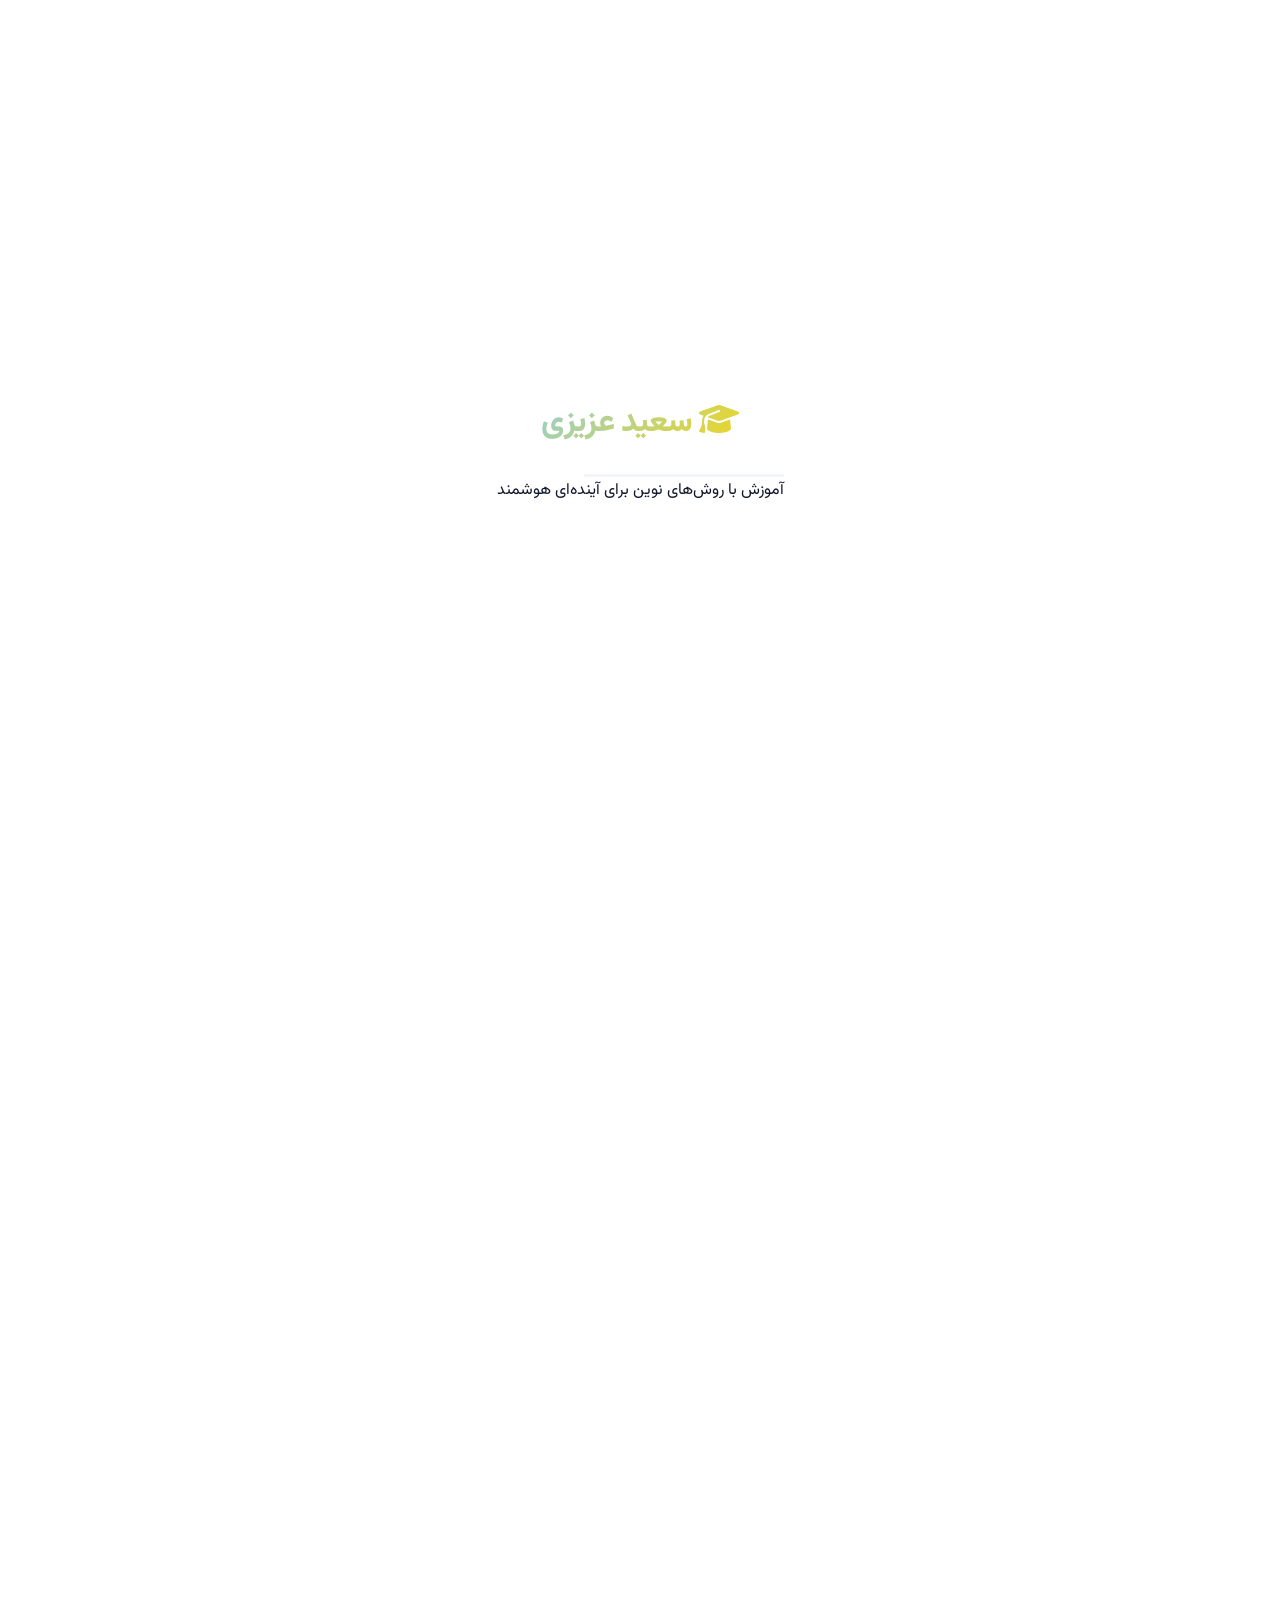
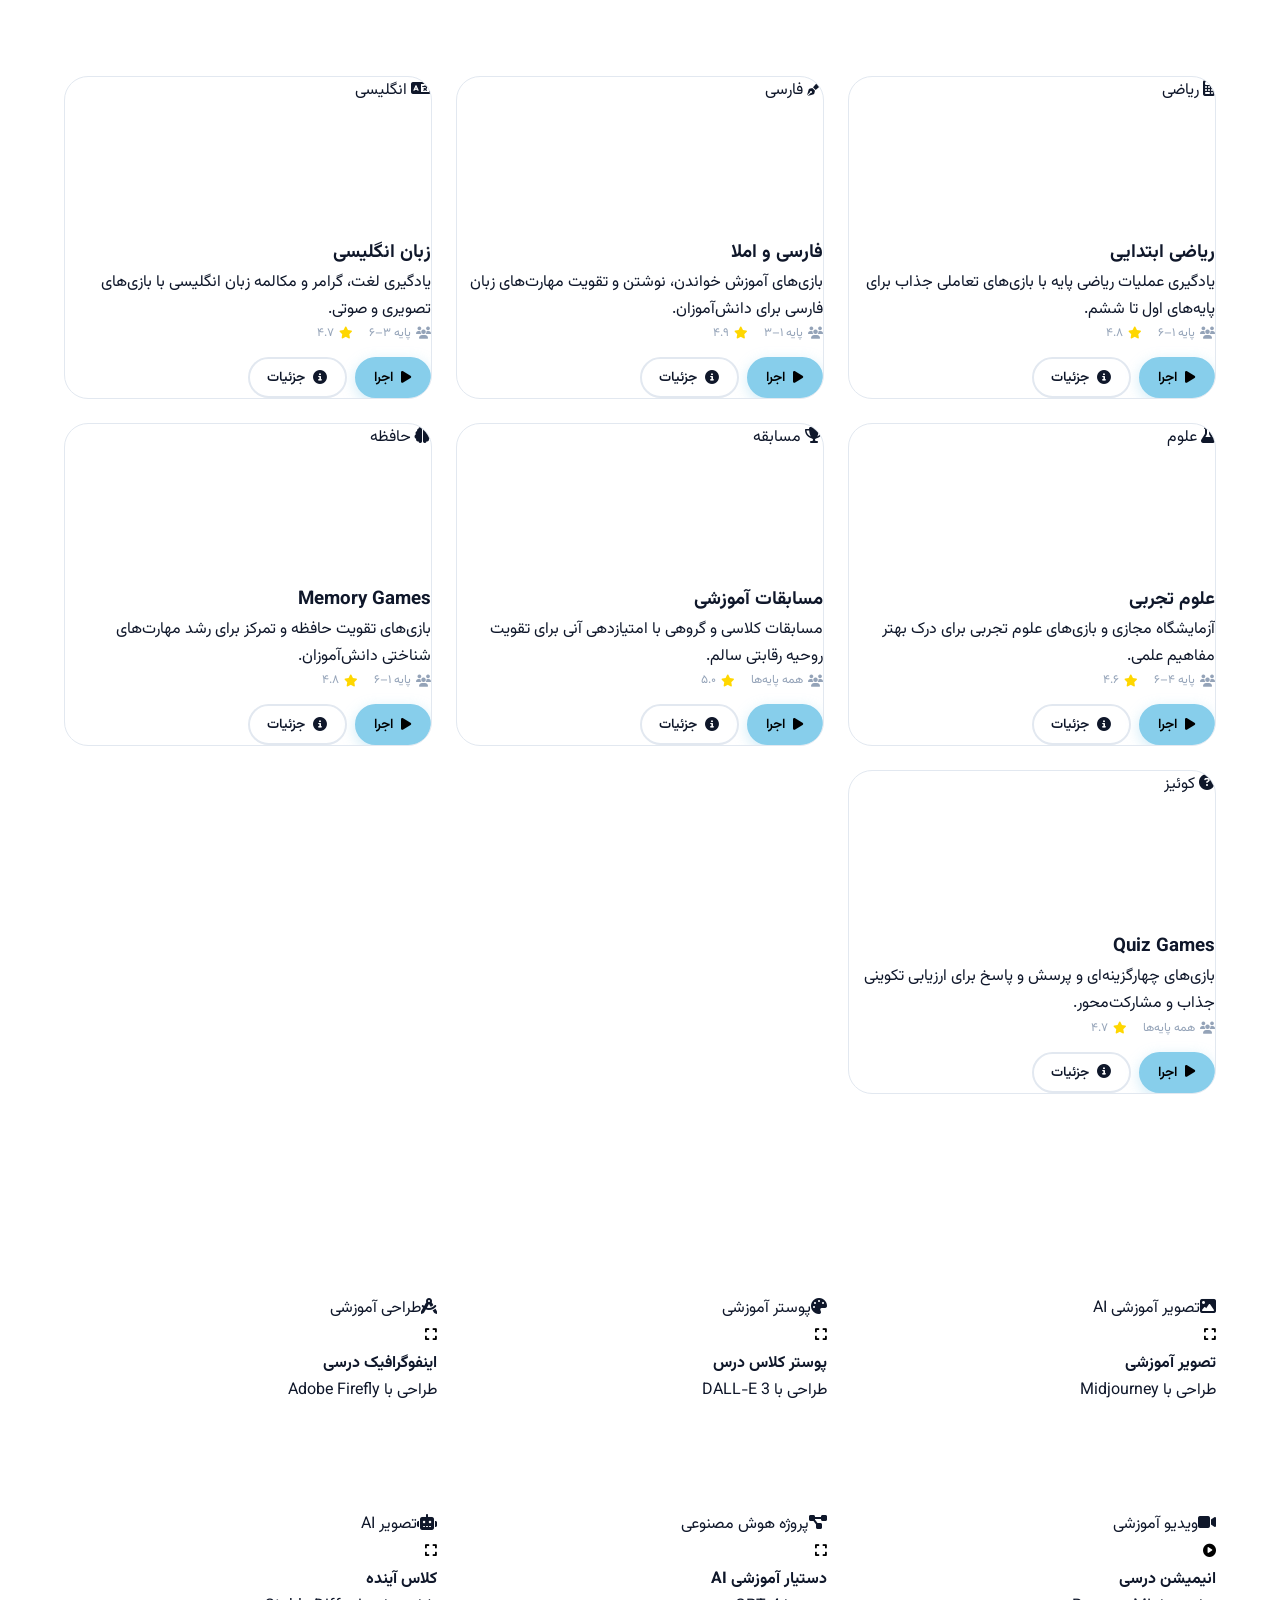
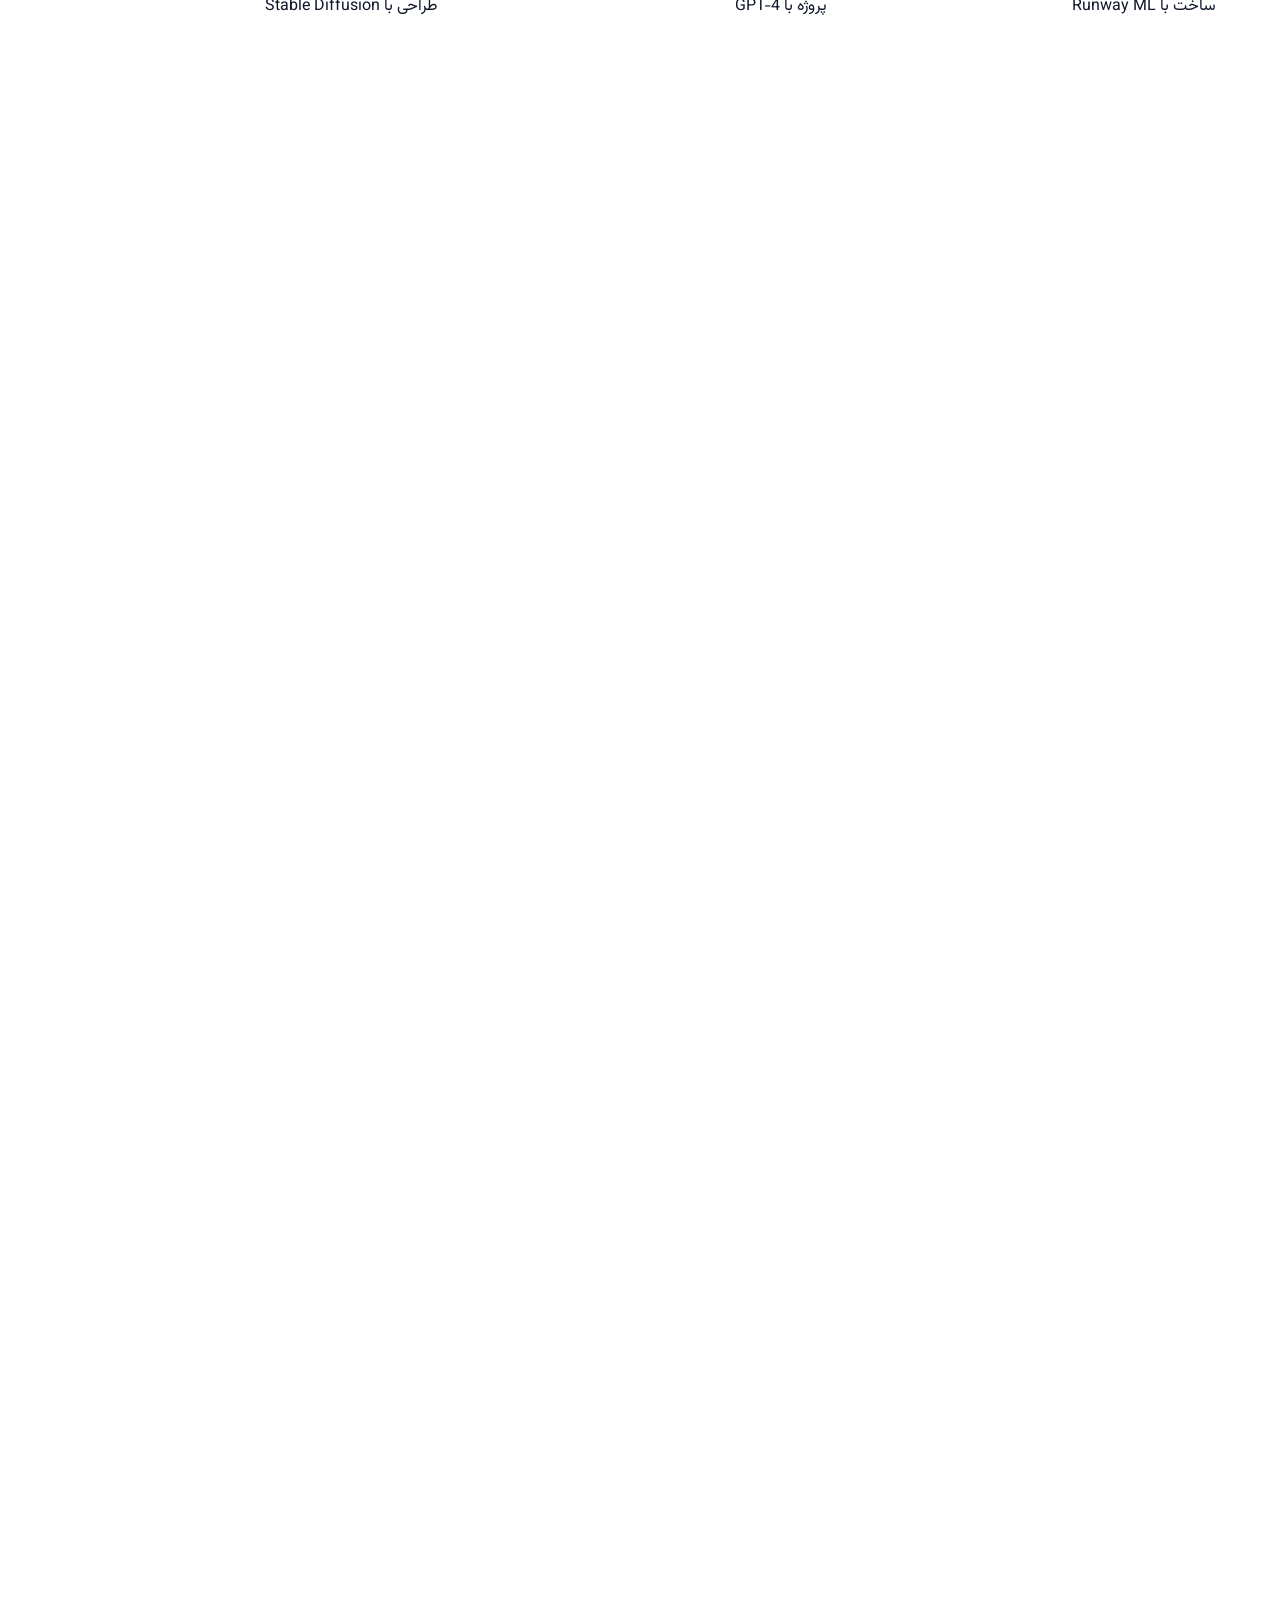
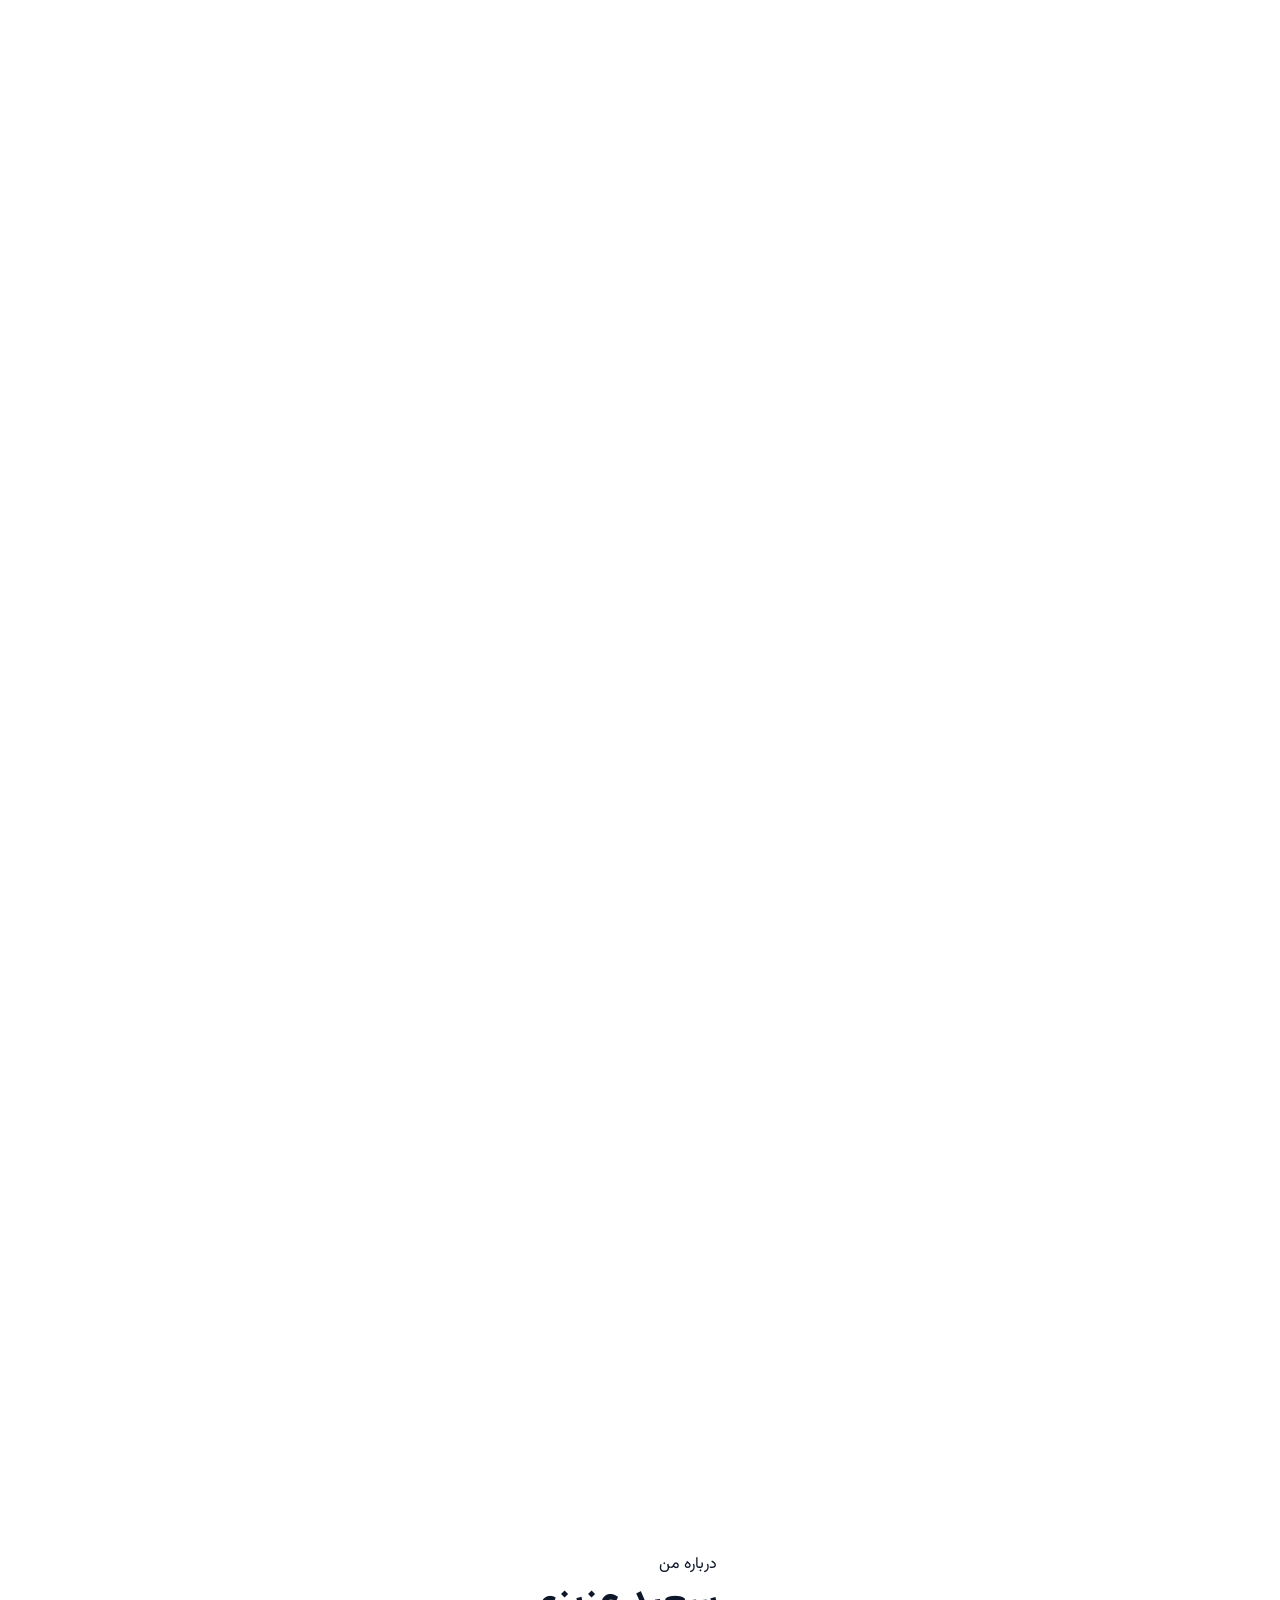
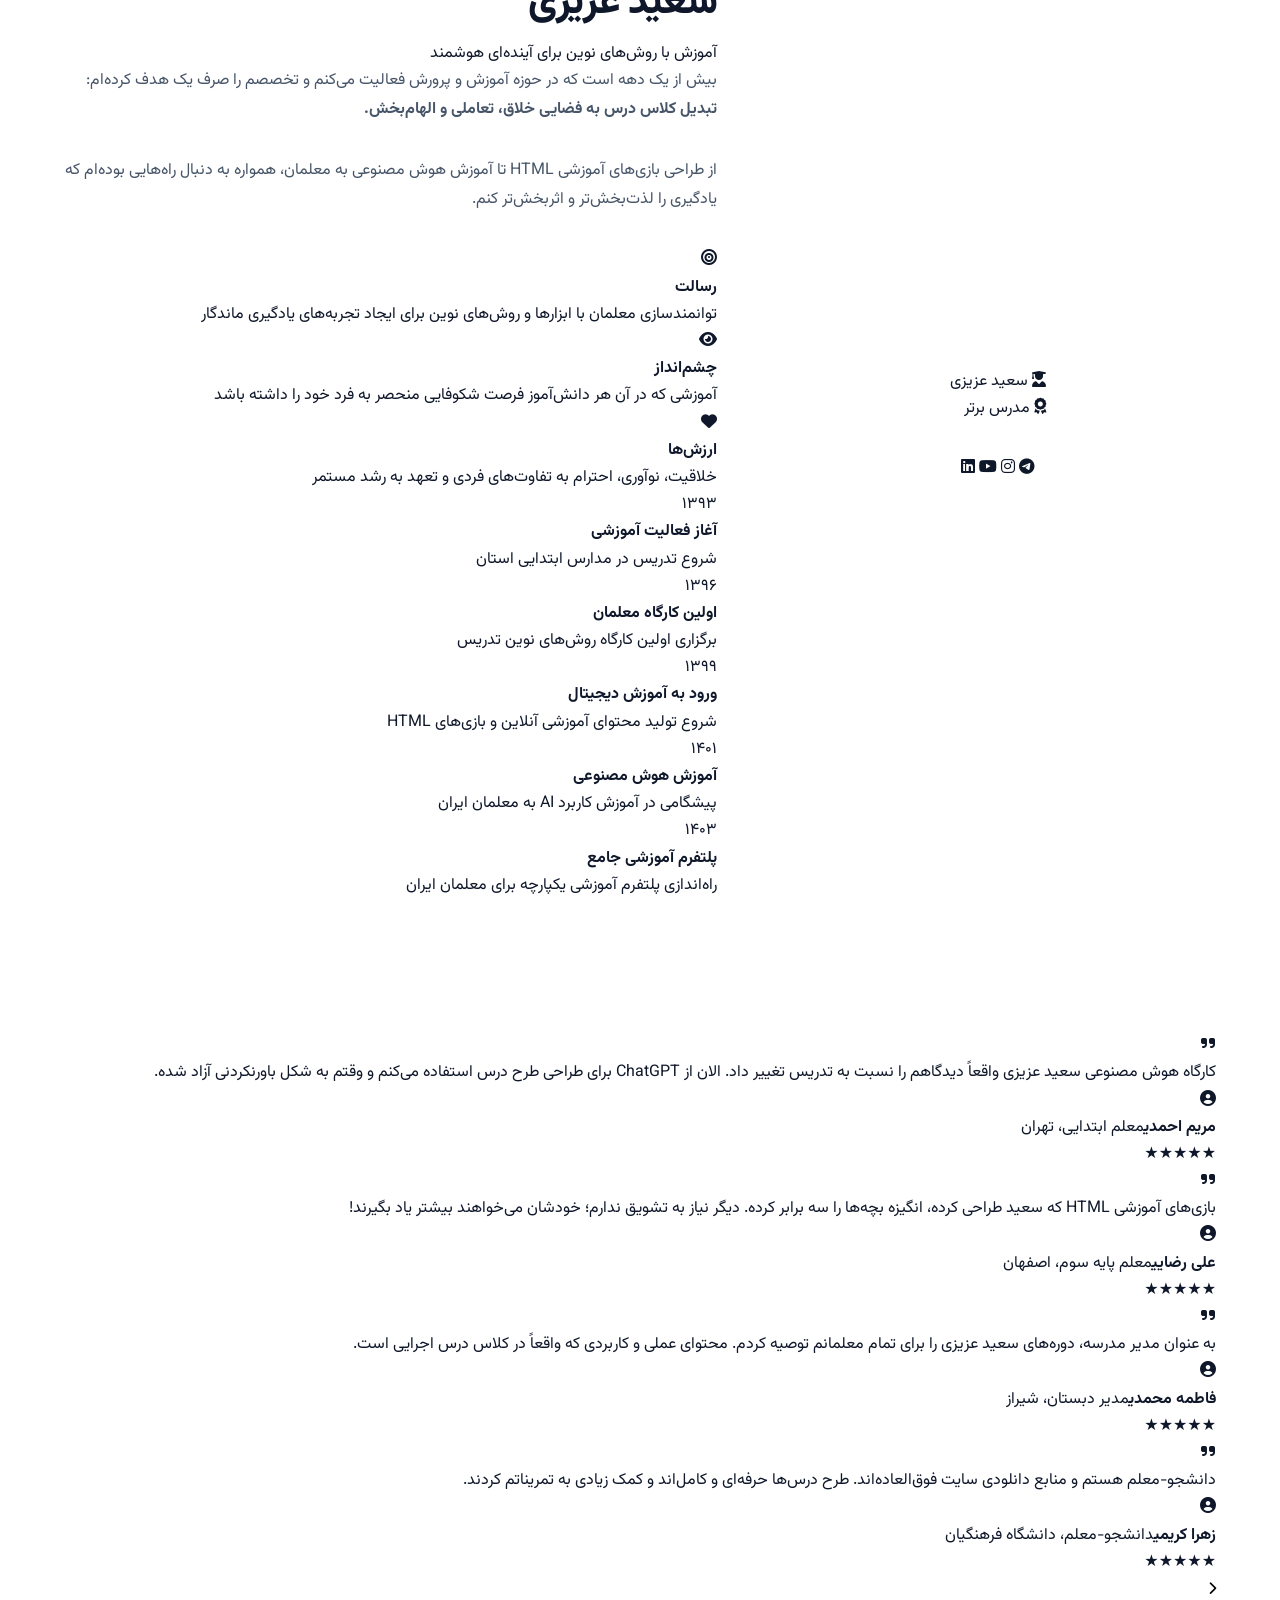
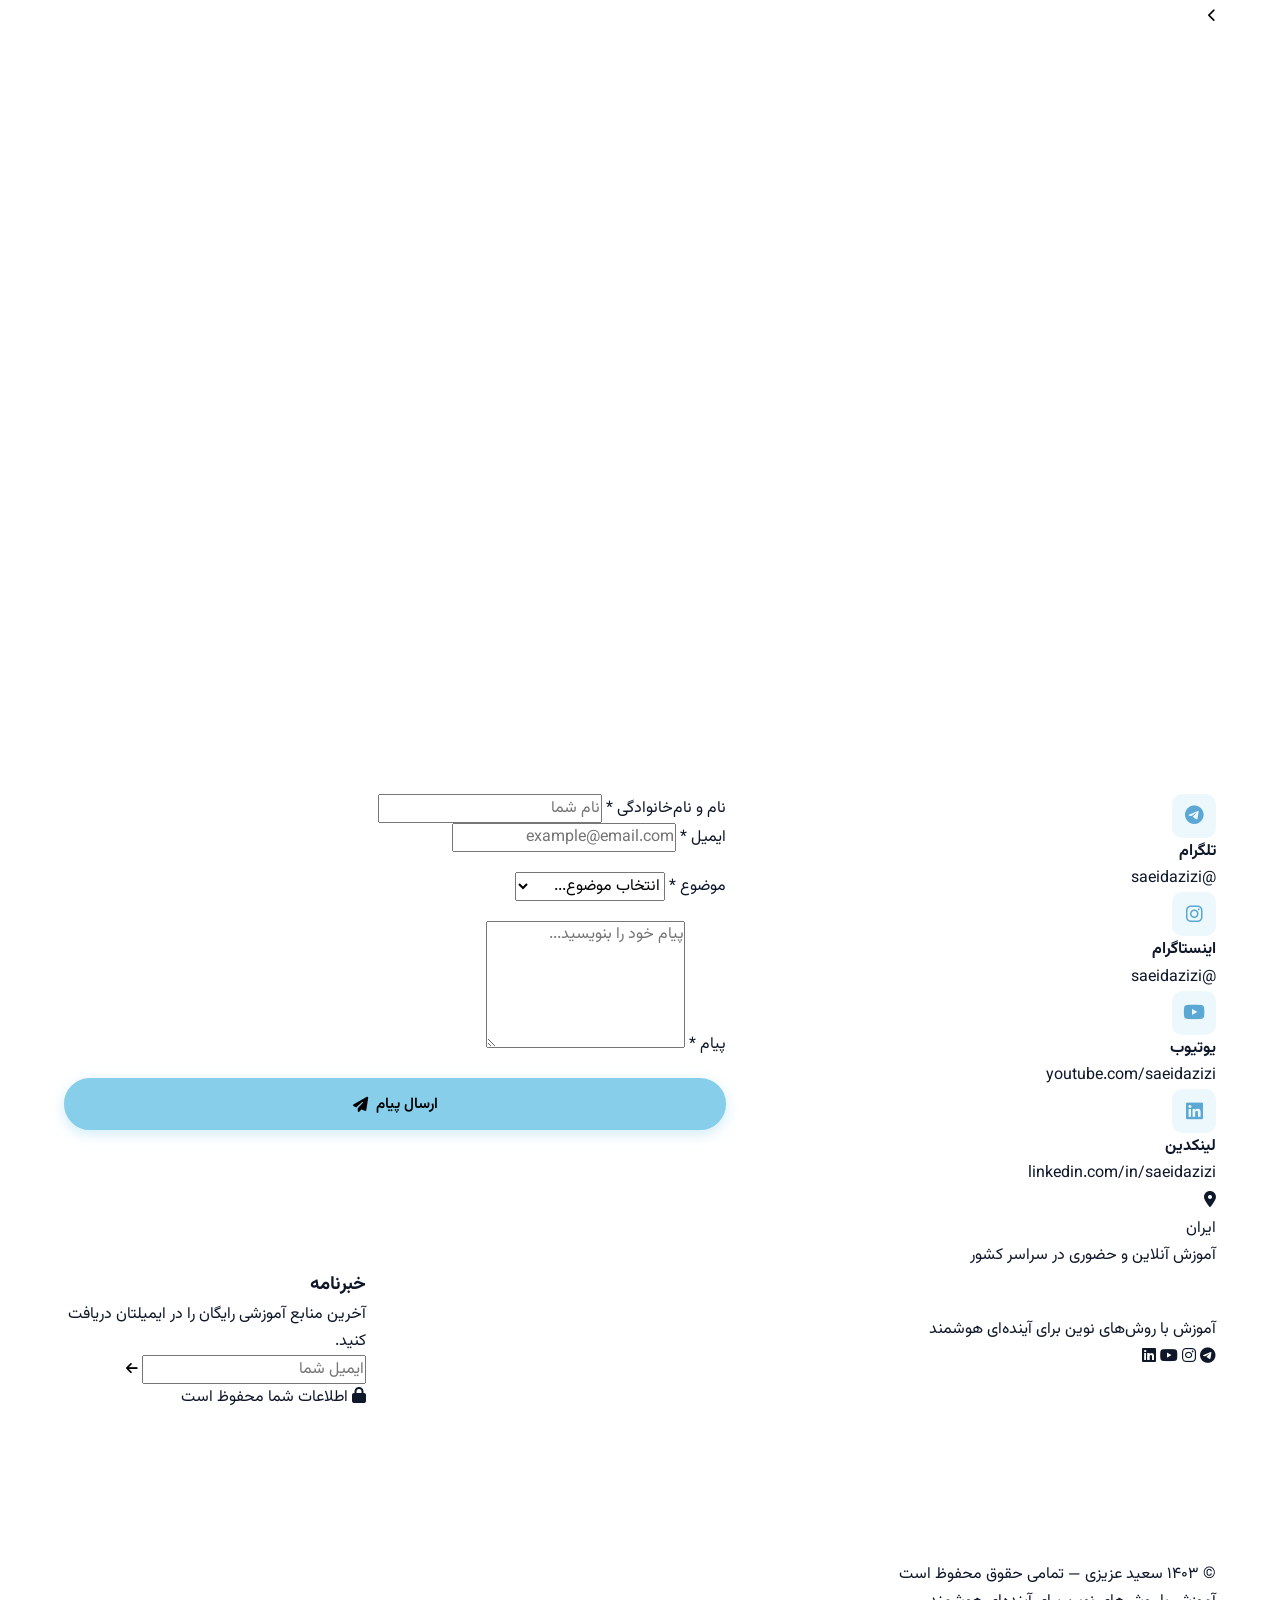
==== index.html @ 899e7350 "Add files via upload" ====
<!DOCTYPE html>
<html lang="fa" dir="rtl">
<head>
  <meta charset="UTF-8" />
  <meta name="viewport" content="width=device-width, initial-scale=1.0" />
  <meta http-equiv="X-UA-Compatible" content="IE=edge" />
  <title>سعید عزیزی | آموزش با روش‌های نوین برای آینده‌ای هوشمند</title>
  <meta name="description" content="سعید عزیزی - متخصص آموزش هوش مصنوعی، فناوری آموزشی، بازی‌سازی HTML و روش‌های تدریس نوین برای معلمان، مدیران آموزشی و مدارس." />
  <meta name="keywords" content="سعید عزیزی, آموزش هوش مصنوعی, فناوری آموزشی, بازی‌های آموزشی, روش‌های تدریس نوین, کارگاه معلمان, تولید محتوای آموزشی" />
  <meta name="author" content="سعید عزیزی" />
  <meta name="robots" content="index, follow" />
  <link rel="canonical" href="https://saeidazizi.ir/" />
  <meta property="og:type" content="website" />
  <meta property="og:url" content="https://saeidazizi.ir/" />
  <meta property="og:title" content="سعید عزیزی | آموزش با روش‌های نوین برای آینده‌ای هوشمند" />
  <meta property="og:description" content="آموزش هوش مصنوعی، فناوری آموزشی، بازی‌سازی HTML و روش‌های تدریس نوین برای معلمان و مدارس." />
  <meta property="og:locale" content="fa_IR" />
  <meta property="og:site_name" content="سعید عزیزی" />
  <meta name="twitter:card" content="summary_large_image" />
  <meta name="twitter:title" content="سعید عزیزی | آموزش نوین" />
  <meta name="twitter:description" content="آموزش هوش مصنوعی، فناوری آموزشی و روش‌های تدریس نوین." />
  <script type="application/ld+json">{"@context":"https://schema.org","@type":"Person","name":"سعید عزیزی","alternateName":"Saeid Azizi","url":"https://saeidazizi.ir","jobTitle":"مدرس و متخصص فناوری آموزشی","description":"متخصص آموزش هوش مصنوعی، فناوری آموزشی، بازی‌های آموزشی HTML و روش‌های تدریس نوین","sameAs":["https://t.me/saeidazizi","https://instagram.com/saeidazizi","https://youtube.com/saeidazizi","https://linkedin.com/in/saeidazizi"]}</script>
  <link rel="preconnect" href="https://fonts.googleapis.com" />
  <link rel="preconnect" href="https://fonts.gstatic.com" crossorigin />
  <link href="https://fonts.googleapis.com/css2?family=Vazirmatn:wght@300;400;500;600;700;800;900&display=swap" rel="stylesheet" />
  <link rel="stylesheet" href="https://cdnjs.cloudflare.com/ajax/libs/font-awesome/6.5.0/css/all.min.css" />
  <link rel="manifest" href="manifest.json" />
  <meta name="theme-color" content="#87CEEB" />
  <link rel="stylesheet" href="style.css" />
</head>
<body>

  <!-- Page Loader -->
  <div id="page-loader" aria-hidden="true">
    <div class="loader-inner">
      <div class="loader-logo"><i class="fas fa-graduation-cap"></i> سعید عزیزی</div>
      <div class="loader-bar"><div class="loader-progress" id="loaderProgress"></div></div>
      <div class="loader-tagline">آموزش با روش‌های نوین برای آینده‌ای هوشمند</div>
    </div>
  </div>

  <!-- Scroll Progress -->
  <div id="scroll-progress" aria-hidden="true" role="progressbar" aria-valuenow="0" aria-valuemin="0" aria-valuemax="100"></div>

  <!-- ======= NAVIGATION ======= -->
  <header id="navbar" role="banner">
    <nav class="nav-container" aria-label="ناوبری اصلی">
      <a href="#home" class="nav-logo" aria-label="سعید عزیزی - خانه">
        <span class="logo-icon"><i class="fas fa-graduation-cap" aria-hidden="true"></i></span>
        <div class="logo-text">
          <span class="logo-name">سعید عزیزی</span>
          <span class="logo-slogan">آموزش نوین</span>
        </div>
      </a>
      <button class="nav-toggle" id="navToggle" aria-label="باز/بستن منو" aria-expanded="false" aria-controls="navMenu">
        <span></span><span></span><span></span>
      </button>
      <ul class="nav-menu" id="navMenu" role="list">
        <li><a href="#home" class="nav-link active" aria-current="page">خانه</a></li>
        <li><a href="#services" class="nav-link">خدمات</a></li>
        <li><a href="#games" class="nav-link">بازی‌های آموزشی</a></li>
        <li><a href="#ai-gallery" class="nav-link">گالری هوش مصنوعی</a></li>
        <li><a href="#methods" class="nav-link">روش‌های تدریس</a></li>
        <li><a href="#blog" class="nav-link">وبلاگ</a></li>
        <li><a href="#courses" class="nav-link">دوره‌ها</a></li>
        <li><a href="#downloads" class="nav-link">دانلودها</a></li>
        <li><a href="#about" class="nav-link">درباره من</a></li>
        <li><a href="#faq" class="nav-link">سوالات</a></li>
        <li><a href="#contact" class="nav-link">تماس</a></li>
      </ul>
      <div class="nav-actions">
        <button id="darkModeToggle" class="btn-icon" aria-label="تغییر حالت تاریک/روشن" aria-pressed="false">
          <i class="fas fa-moon" aria-hidden="true"></i>
        </button>
      </div>
    </nav>
  </header>

  <main id="main-content">

    <!-- ======= HERO ======= -->
    <section id="home" class="hero" aria-label="معرفی">
      <div class="hero-bg" aria-hidden="true">
        <div class="hero-blob blob-1"></div>
        <div class="hero-blob blob-2"></div>
        <div class="hero-blob blob-3"></div>
        <canvas id="heroCanvas"></canvas>
      </div>
      <div class="hero-container">
        <div class="hero-badge reveal-up">
          <i class="fas fa-star" aria-hidden="true"></i>
          <span>بیش از ۱۰ سال تجربه در آموزش نوین</span>
        </div>
        <h1 class="hero-title reveal-up">
          آموزش نوین برای<br />
          <span class="hero-highlight"><span id="typingText"></span><span class="typing-cursor" aria-hidden="true">|</span></span>
        </h1>
        <p class="hero-sub reveal-up">
          آموزش هوش مصنوعی، فناوری آموزشی، بازی‌سازی HTML و روش‌های تدریس نوین<br />
          برای معلمان، دانشجو-معلمان، مدیران آموزشی و مدارس ایران.
        </p>
        <div class="hero-actions reveal-up">
          <a href="#services" class="btn btn-primary">
            <i class="fas fa-compass" aria-hidden="true"></i>
            مشاهده خدمات
          </a>
          <a href="#games" class="btn btn-outline">
            <i class="fas fa-gamepad" aria-hidden="true"></i>
            نمونه کارها
          </a>
        </div>
        <div class="hero-trust reveal-up">
          <div class="trust-item">
            <i class="fas fa-users" aria-hidden="true"></i>
            <span>۵۰۰+ معلم آموزش‌دیده</span>
          </div>
          <div class="trust-div" aria-hidden="true"></div>
          <div class="trust-item">
            <i class="fas fa-school" aria-hidden="true"></i>
            <span>۲۰+ مدرسه همکار</span>
          </div>
          <div class="trust-div" aria-hidden="true"></div>
          <div class="trust-item">
            <i class="fas fa-award" aria-hidden="true"></i>
            <span>مدرس برتر آموزش و پرورش</span>
          </div>
        </div>
      </div>
      <div class="hero-scroll" aria-hidden="true">
        <div class="scroll-mouse"><div class="scroll-wheel"></div></div>
        <span>اسکرول کنید</span>
      </div>
    </section>

    <!-- ======= STATS ======= -->
    <section class="stats-band" aria-label="آمار و دستاوردها">
      <div class="container">
        <div class="stats-grid">
          <div class="stat-item reveal-up">
            <div class="stat-icon"><i class="fas fa-calendar-check" aria-hidden="true"></i></div>
            <div class="stat-num" data-target="10" data-suffix="+">0</div>
            <div class="stat-lbl">سال تجربه</div>
          </div>
          <div class="stat-item reveal-up">
            <div class="stat-icon"><i class="fas fa-book-open" aria-hidden="true"></i></div>
            <div class="stat-num" data-target="100" data-suffix="+">0</div>
            <div class="stat-lbl">محتوای آموزشی</div>
          </div>
          <div class="stat-item reveal-up">
            <div class="stat-icon"><i class="fas fa-tools" aria-hidden="true"></i></div>
            <div class="stat-num" data-target="50" data-suffix="+">0</div>
            <div class="stat-lbl">ابزار آموزشی</div>
          </div>
          <div class="stat-item reveal-up">
            <div class="stat-icon"><i class="fas fa-chalkboard-teacher" aria-hidden="true"></i></div>
            <div class="stat-num" data-target="1000" data-suffix="+">0</div>
            <div class="stat-lbl">ساعت تدریس</div>
          </div>
        </div>
      </div>
    </section>

    <!-- ======= SERVICES ======= -->
    <section id="services" class="section" aria-labelledby="services-h">
      <div class="container">
        <div class="section-header reveal-up">
          <span class="section-tag">خدمات</span>
          <h2 id="services-h" class="section-title">چه کمکی می‌توانم بکنم؟</h2>
          <p class="section-desc">از آموزش هوش مصنوعی تا طراحی بازی‌های آموزشی، خدمات جامعی برای ارتقای کیفیت آموزش ارائه می‌دهم.</p>
        </div>
        <div class="services-grid">

          <article class="service-card reveal-up" tabindex="0">
            <div class="svc-icon" style="--sc:#87CEEB"><i class="fas fa-robot" aria-hidden="true"></i></div>
            <h3>هوش مصنوعی در آموزش</h3>
            <p>آموزش کاربرد ابزارهای هوش مصنوعی در فرآیند یاددهی-یادگیری و شخصی‌سازی تجربه آموزشی.</p>
            <ul>
              <li><i class="fas fa-check" aria-hidden="true"></i> آموزش ChatGPT برای معلمان</li>
              <li><i class="fas fa-check" aria-hidden="true"></i> طراحی فعالیت با AI</li>
              <li><i class="fas fa-check" aria-hidden="true"></i> ارزیابی هوشمند</li>
            </ul>
            <a href="#contact" class="svc-link">درخواست مشاوره <i class="fas fa-arrow-left" aria-hidden="true"></i></a>
          </article>

          <article class="service-card reveal-up" tabindex="0">
            <div class="svc-icon" style="--sc:#FFD700"><i class="fas fa-gamepad" aria-hidden="true"></i></div>
            <h3>بازی‌های آموزشی HTML</h3>
            <p>طراحی و توسعه بازی‌های آموزشی تعاملی با HTML5 برای تمامی پایه‌های تحصیلی ابتدایی.</p>
            <ul>
              <li><i class="fas fa-check" aria-hidden="true"></i> بازی‌های ریاضی و علوم</li>
              <li><i class="fas fa-check" aria-hidden="true"></i> بازی‌های زبانی و فارسی</li>
              <li><i class="fas fa-check" aria-hidden="true"></i> مسابقات آموزشی آنلاین</li>
            </ul>
            <a href="#games" class="svc-link">مشاهده نمونه‌ها <i class="fas fa-arrow-left" aria-hidden="true"></i></a>
          </article>

          <article class="service-card reveal-up" tabindex="0">
            <div class="svc-icon" style="--sc:#6BCB77"><i class="fas fa-film" aria-hidden="true"></i></div>
            <h3>تولید محتوای آموزشی</h3>
            <p>تولید ویدیوهای آموزشی، اینفوگرافیک، پوستر و مواد آموزشی دیجیتال با کیفیت بالا.</p>
            <ul>
              <li><i class="fas fa-check" aria-hidden="true"></i> ویدیوهای آموزشی</li>
              <li><i class="fas fa-check" aria-hidden="true"></i> اینفوگرافیک و پوستر</li>
              <li><i class="fas fa-check" aria-hidden="true"></i> طراحی پاورپوینت</li>
            </ul>
            <a href="#contact" class="svc-link">درخواست محتوا <i class="fas fa-arrow-left" aria-hidden="true"></i></a>
          </article>

          <article class="service-card reveal-up" tabindex="0">
            <div class="svc-icon" style="--sc:#FF6B6B"><i class="fas fa-laptop-code" aria-hidden="true"></i></div>
            <h3>فناوری آموزشی</h3>
            <p>آموزش به‌کارگیری ابزارهای دیجیتال، پلتفرم‌های آموزش آنلاین و فناوری‌های نوین در کلاس.</p>
            <ul>
              <li><i class="fas fa-check" aria-hidden="true"></i> آموزش ابزارهای دیجیتال</li>
              <li><i class="fas fa-check" aria-hidden="true"></i> کلاس معکوس دیجیتال</li>
              <li><i class="fas fa-check" aria-hidden="true"></i> ارزیابی آنلاین</li>
            </ul>
            <a href="#contact" class="svc-link">اطلاعات بیشتر <i class="fas fa-arrow-left" aria-hidden="true"></i></a>
          </article>

          <article class="service-card reveal-up" tabindex="0">
            <div class="svc-icon" style="--sc:#C77DFF"><i class="fas fa-users-cog" aria-hidden="true"></i></div>
            <h3>کارگاه‌های معلمان</h3>
            <p>کارگاه‌های آموزشی تخصصی برای معلمان، دانشجو-معلمان و مدیران آموزشی.</p>
            <ul>
              <li><i class="fas fa-check" aria-hidden="true"></i> کارگاه روش‌های نوین تدریس</li>
              <li><i class="fas fa-check" aria-hidden="true"></i> کارگاه هوش مصنوعی</li>
              <li><i class="fas fa-check" aria-hidden="true"></i> کارگاه بازی‌سازی آموزشی</li>
            </ul>
            <a href="#courses" class="svc-link">مشاهده دوره‌ها <i class="fas fa-arrow-left" aria-hidden="true"></i></a>
          </article>

          <article class="service-card reveal-up" tabindex="0">
            <div class="svc-icon" style="--sc:#F4A261"><i class="fas fa-box-open" aria-hidden="true"></i></div>
            <h3>وسایل کمک‌آموزشی</h3>
            <p>طراحی و تهیه وسایل کمک‌آموزشی خلاقانه، کاربرگ‌ها و منابع آموزشی قابل دانلود.</p>
            <ul>
              <li><i class="fas fa-check" aria-hidden="true"></i> کاربرگ‌های آموزشی</li>
              <li><i class="fas fa-check" aria-hidden="true"></i> بازی‌های فیزیکی کلاس</li>
              <li><i class="fas fa-check" aria-hidden="true"></i> کارت‌های آموزشی</li>
            </ul>
            <a href="#downloads" class="svc-link">دانلود رایگان <i class="fas fa-arrow-left" aria-hidden="true"></i></a>
          </article>

        </div>
      </div>
    </section>

    <!-- ======= GAMES ======= -->
    <section id="games" class="section bg-alt" aria-labelledby="games-h">
      <div class="container">
        <div class="section-header reveal-up">
          <span class="section-tag">بازی‌های آموزشی</span>
          <h2 id="games-h" class="section-title">یادگیری لذت‌بخش با بازی</h2>
          <p class="section-desc">مجموعه‌ای از بازی‌های آموزشی تعاملی HTML5 برای پایه‌های ابتدایی</p>
        </div>
        <div class="controls-row reveal-up">
          <div class="search-box">
            <i class="fas fa-search" aria-hidden="true"></i>
            <input type="search" id="gamesSearch" placeholder="جستجو در بازی‌ها..." aria-label="جستجو در بازی‌های آموزشی" />
          </div>
          <div class="filter-tabs" role="tablist" aria-label="دسته‌بندی بازی‌ها">
            <button class="ftab active" data-filter="all" role="tab" aria-selected="true">همه</button>
            <button class="ftab" data-filter="math" role="tab" aria-selected="false">ریاضی</button>
            <button class="ftab" data-filter="persian" role="tab" aria-selected="false">فارسی</button>
            <button class="ftab" data-filter="english" role="tab" aria-selected="false">انگلیسی</button>
            <button class="ftab" data-filter="science" role="tab" aria-selected="false">علوم</button>
            <button class="ftab" data-filter="quiz" role="tab" aria-selected="false">مسابقه</button>
            <button class="ftab" data-filter="memory" role="tab" aria-selected="false">حافظه</button>
          </div>
        </div>
        <div class="games-grid" id="gamesGrid">

          <article class="game-card" data-cat="math" data-name="ریاضی ابتدایی" tabindex="0">
            <div class="game-thumb" style="--gc:#87CEEB">
              <i class="fas fa-calculator" aria-hidden="true"></i>
              <span class="game-badge-cat">ریاضی</span>
            </div>
            <div class="game-body">
              <h3>ریاضی ابتدایی</h3>
              <p>یادگیری عملیات ریاضی پایه با بازی‌های تعاملی جذاب برای پایه‌های اول تا ششم.</p>
              <div class="game-meta">
                <span><i class="fas fa-users" aria-hidden="true"></i> پایه ۱–۶</span>
                <span class="stars" aria-label="امتیاز ۴.۸"><i class="fas fa-star" aria-hidden="true"></i> ۴.۸</span>
              </div>
            </div>
            <div class="game-actions">
              <button class="btn btn-primary btn-sm" onclick="showGameAlert('ریاضی ابتدایی')"><i class="fas fa-play" aria-hidden="true"></i> اجرا</button>
              <button class="btn btn-outline btn-sm"><i class="fas fa-info-circle" aria-hidden="true"></i> جزئیات</button>
            </div>
          </article>

          <article class="game-card" data-cat="persian" data-name="فارسی و املا" tabindex="0">
            <div class="game-thumb" style="--gc:#FFD700">
              <i class="fas fa-pen-fancy" aria-hidden="true"></i>
              <span class="game-badge-cat">فارسی</span>
            </div>
            <div class="game-body">
              <h3>فارسی و املا</h3>
              <p>بازی‌های آموزش خواندن، نوشتن و تقویت مهارت‌های زبان فارسی برای دانش‌آموزان.</p>
              <div class="game-meta">
                <span><i class="fas fa-users" aria-hidden="true"></i> پایه ۱–۳</span>
                <span class="stars" aria-label="امتیاز ۴.۹"><i class="fas fa-star" aria-hidden="true"></i> ۴.۹</span>
              </div>
            </div>
            <div class="game-actions">
              <button class="btn btn-primary btn-sm" onclick="showGameAlert('فارسی و املا')"><i class="fas fa-play" aria-hidden="true"></i> اجرا</button>
              <button class="btn btn-outline btn-sm"><i class="fas fa-info-circle" aria-hidden="true"></i> جزئیات</button>
            </div>
          </article>

          <article class="game-card" data-cat="english" data-name="زبان انگلیسی" tabindex="0">
            <div class="game-thumb" style="--gc:#6BCB77">
              <i class="fas fa-language" aria-hidden="true"></i>
              <span class="game-badge-cat">انگلیسی</span>
            </div>
            <div class="game-body">
              <h3>زبان انگلیسی</h3>
              <p>یادگیری لغت، گرامر و مکالمه زبان انگلیسی با بازی‌های تصویری و صوتی.</p>
              <div class="game-meta">
                <span><i class="fas fa-users" aria-hidden="true"></i> پایه ۳–۶</span>
                <span class="stars" aria-label="امتیاز ۴.۷"><i class="fas fa-star" aria-hidden="true"></i> ۴.۷</span>
              </div>
            </div>
            <div class="game-actions">
              <button class="btn btn-primary btn-sm" onclick="showGameAlert('زبان انگلیسی')"><i class="fas fa-play" aria-hidden="true"></i> اجرا</button>
              <button class="btn btn-outline btn-sm"><i class="fas fa-info-circle" aria-hidden="true"></i> جزئیات</button>
            </div>
          </article>

          <article class="game-card" data-cat="science" data-name="علوم تجربی" tabindex="0">
            <div class="game-thumb" style="--gc:#FF6B6B">
              <i class="fas fa-flask" aria-hidden="true"></i>
              <span class="game-badge-cat">علوم</span>
            </div>
            <div class="game-body">
              <h3>علوم تجربی</h3>
              <p>آزمایشگاه مجازی و بازی‌های علوم تجربی برای درک بهتر مفاهیم علمی.</p>
              <div class="game-meta">
                <span><i class="fas fa-users" aria-hidden="true"></i> پایه ۴–۶</span>
                <span class="stars" aria-label="امتیاز ۴.۶"><i class="fas fa-star" aria-hidden="true"></i> ۴.۶</span>
              </div>
            </div>
            <div class="game-actions">
              <button class="btn btn-primary btn-sm" onclick="showGameAlert('علوم تجربی')"><i class="fas fa-play" aria-hidden="true"></i> اجرا</button>
              <button class="btn btn-outline btn-sm"><i class="fas fa-info-circle" aria-hidden="true"></i> جزئیات</button>
            </div>
          </article>

          <article class="game-card" data-cat="quiz" data-name="مسابقات آموزشی" tabindex="0">
            <div class="game-thumb" style="--gc:#C77DFF">
              <i class="fas fa-trophy" aria-hidden="true"></i>
              <span class="game-badge-cat">مسابقه</span>
            </div>
            <div class="game-body">
              <h3>مسابقات آموزشی</h3>
              <p>مسابقات کلاسی و گروهی با امتیازدهی آنی برای تقویت روحیه رقابتی سالم.</p>
              <div class="game-meta">
                <span><i class="fas fa-users" aria-hidden="true"></i> همه پایه‌ها</span>
                <span class="stars" aria-label="امتیاز ۵.۰"><i class="fas fa-star" aria-hidden="true"></i> ۵.۰</span>
              </div>
            </div>
            <div class="game-actions">
              <button class="btn btn-primary btn-sm" onclick="showGameAlert('مسابقات آموزشی')"><i class="fas fa-play" aria-hidden="true"></i> اجرا</button>
              <button class="btn btn-outline btn-sm"><i class="fas fa-info-circle" aria-hidden="true"></i> جزئیات</button>
            </div>
          </article>

          <article class="game-card" data-cat="memory" data-name="بازی حافظه" tabindex="0">
            <div class="game-thumb" style="--gc:#F4A261">
              <i class="fas fa-brain" aria-hidden="true"></i>
              <span class="game-badge-cat">حافظه</span>
            </div>
            <div class="game-body">
              <h3>Memory Games</h3>
              <p>بازی‌های تقویت حافظه و تمرکز برای رشد مهارت‌های شناختی دانش‌آموزان.</p>
              <div class="game-meta">
                <span><i class="fas fa-users" aria-hidden="true"></i> پایه ۱–۶</span>
                <span class="stars" aria-label="امتیاز ۴.۸"><i class="fas fa-star" aria-hidden="true"></i> ۴.۸</span>
              </div>
            </div>
            <div class="game-actions">
              <button class="btn btn-primary btn-sm" onclick="showGameAlert('بازی حافظه')"><i class="fas fa-play" aria-hidden="true"></i> اجرا</button>
              <button class="btn btn-outline btn-sm"><i class="fas fa-info-circle" aria-hidden="true"></i> جزئیات</button>
            </div>
          </article>

          <article class="game-card" data-cat="quiz" data-name="Quiz Games" tabindex="0">
            <div class="game-thumb" style="--gc:#87CEEB">
              <i class="fas fa-question-circle" aria-hidden="true"></i>
              <span class="game-badge-cat">کوئیز</span>
            </div>
            <div class="game-body">
              <h3>Quiz Games</h3>
              <p>بازی‌های چهارگزینه‌ای و پرسش و پاسخ برای ارزیابی تکوینی جذاب و مشارکت‌محور.</p>
              <div class="game-meta">
                <span><i class="fas fa-users" aria-hidden="true"></i> همه پایه‌ها</span>
                <span class="stars" aria-label="امتیاز ۴.۷"><i class="fas fa-star" aria-hidden="true"></i> ۴.۷</span>
              </div>
            </div>
            <div class="game-actions">
              <button class="btn btn-primary btn-sm" onclick="showGameAlert('Quiz Games')"><i class="fas fa-play" aria-hidden="true"></i> اجرا</button>
              <button class="btn btn-outline btn-sm"><i class="fas fa-info-circle" aria-hidden="true"></i> جزئیات</button>
            </div>
          </article>

        </div>
      </div>
    </section>

    <!-- ======= AI GALLERY ======= -->
    <section id="ai-gallery" class="section" aria-labelledby="gallery-h">
      <div class="container">
        <div class="section-header reveal-up">
          <span class="section-tag">گالری هوش مصنوعی</span>
          <h2 id="gallery-h" class="section-title">خلق با هوش مصنوعی</h2>
          <p class="section-desc">مجموعه‌ای از پروژه‌ها، تصاویر و طراحی‌های آموزشی تولیدشده با ابزارهای هوش مصنوعی</p>
        </div>
        <div class="gallery-filters reveal-up" role="tablist" aria-label="دسته‌بندی گالری">
          <button class="gf active" data-gf="all" role="tab" aria-selected="true">همه</button>
          <button class="gf" data-gf="images" role="tab" aria-selected="false">تصاویر</button>
          <button class="gf" data-gf="videos" role="tab" aria-selected="false">ویدیوها</button>
          <button class="gf" data-gf="posters" role="tab" aria-selected="false">پوسترها</button>
          <button class="gf" data-gf="designs" role="tab" aria-selected="false">طراحی‌ها</button>
          <button class="gf" data-gf="projects" role="tab" aria-selected="false">پروژه‌ها</button>
        </div>
        <div class="gallery-masonry" id="galleryGrid">
          <div class="gi" data-gc="images">
            <div class="gi-ph tall" style="--gb:linear-gradient(135deg,#87CEEB30,#4682B430)">
              <i class="fas fa-image" aria-hidden="true"></i><span>تصویر آموزشی AI</span>
            </div>
            <div class="gi-overlay">
              <button class="gi-zoom" aria-label="بزرگ‌نمایی"><i class="fas fa-expand"></i></button>
              <div class="gi-info"><h4>تصویر آموزشی</h4><p>طراحی با Midjourney</p></div>
            </div>
          </div>
          <div class="gi" data-gc="posters">
            <div class="gi-ph short" style="--gb:linear-gradient(135deg,#FFD70040,#FFA50020)">
              <i class="fas fa-palette" aria-hidden="true"></i><span>پوستر آموزشی</span>
            </div>
            <div class="gi-overlay">
              <button class="gi-zoom" aria-label="بزرگ‌نمایی"><i class="fas fa-expand"></i></button>
              <div class="gi-info"><h4>پوستر کلاس درس</h4><p>طراحی با DALL-E 3</p></div>
            </div>
          </div>
          <div class="gi" data-gc="designs">
            <div class="gi-ph tall" style="--gb:linear-gradient(135deg,#6BCB7730,#38A16930)">
              <i class="fas fa-drafting-compass" aria-hidden="true"></i><span>طراحی آموزشی</span>
            </div>
            <div class="gi-overlay">
              <button class="gi-zoom" aria-label="بزرگ‌نمایی"><i class="fas fa-expand"></i></button>
              <div class="gi-info"><h4>اینفوگرافیک درسی</h4><p>طراحی با Adobe Firefly</p></div>
            </div>
          </div>
          <div class="gi" data-gc="videos">
            <div class="gi-ph short" style="--gb:linear-gradient(135deg,#FF6B6B30,#C0392B20)">
              <i class="fas fa-video" aria-hidden="true"></i><span>ویدیو آموزشی</span>
            </div>
            <div class="gi-overlay">
              <button class="gi-zoom" aria-label="پخش ویدیو"><i class="fas fa-play-circle"></i></button>
              <div class="gi-info"><h4>انیمیشن درسی</h4><p>ساخت با Runway ML</p></div>
            </div>
          </div>
          <div class="gi" data-gc="projects">
            <div class="gi-ph tall" style="--gb:linear-gradient(135deg,#C77DFF30,#7B2FBE20)">
              <i class="fas fa-project-diagram" aria-hidden="true"></i><span>پروژه هوش مصنوعی</span>
            </div>
            <div class="gi-overlay">
              <button class="gi-zoom" aria-label="جزئیات پروژه"><i class="fas fa-expand"></i></button>
              <div class="gi-info"><h4>دستیار آموزشی AI</h4><p>پروژه با GPT-4</p></div>
            </div>
          </div>
          <div class="gi" data-gc="images">
            <div class="gi-ph short" style="--gb:linear-gradient(135deg,#F4A26130,#E07B3920)">
              <i class="fas fa-robot" aria-hidden="true"></i><span>تصویر AI</span>
            </div>
            <div class="gi-overlay">
              <button class="gi-zoom" aria-label="بزرگ‌نمایی"><i class="fas fa-expand"></i></button>
              <div class="gi-info"><h4>کلاس آینده</h4><p>طراحی با Stable Diffusion</p></div>
            </div>
          </div>
        </div>
        <!-- Lightbox -->
        <div class="lightbox" id="lightbox" role="dialog" aria-modal="true" aria-label="نمایش تصویر" hidden>
          <div class="lb-bg" id="lbBg"></div>
          <button class="lb-close" id="lbClose" aria-label="بستن"><i class="fas fa-times"></i></button>
          <div class="lb-content" id="lbContent"></div>
          <button class="lb-prev" id="lbPrev" aria-label="قبلی"><i class="fas fa-chevron-right"></i></button>
          <button class="lb-next" id="lbNext" aria-label="بعدی"><i class="fas fa-chevron-left"></i></button>
        </div>
      </div>
    </section>

    <!-- ======= TEACHING METHODS ======= -->
    <section id="methods" class="section bg-alt" aria-labelledby="methods-h">
      <div class="container">
        <div class="section-header reveal-up">
          <span class="section-tag">روش‌های تدریس</span>
          <h2 id="methods-h" class="section-title">تدریس به روش نوین</h2>
          <p class="section-desc">رویکردهای اثربخش آموزشی که کلاس شما را متحول می‌کنند</p>
        </div>
        <div class="methods-grid">

          <article class="method-card reveal-up" tabindex="0">
            <div class="method-num" aria-hidden="true">۰۱</div>
            <div class="method-icon"><i class="fas fa-dice" aria-hidden="true"></i></div>
            <h3>یادگیری بازی‌محور</h3>
            <p>استفاده از بازی و گیمیفیکیشن برای افزایش انگیزه و مشارکت دانش‌آموزان در فرآیند یادگیری.</p>
            <div class="method-tags">
              <span>گیمیفیکیشن</span><span>انگیزه</span><span>مشارکت</span>
            </div>
          </article>

          <article class="method-card reveal-up" tabindex="0">
            <div class="method-num" aria-hidden="true">۰۲</div>
            <div class="method-icon"><i class="fas fa-project-diagram" aria-hidden="true"></i></div>
            <h3>یادگیری پروژه‌محور</h3>
            <p>یادگیری عمیق از طریق انجام پروژه‌های واقعی و حل مسئله‌های دنیای واقعی.</p>
            <div class="method-tags">
              <span>PBL</span><span>تفکر نقادانه</span><span>خلاقیت</span>
            </div>
          </article>

          <article class="method-card reveal-up" tabindex="0">
            <div class="method-num" aria-hidden="true">۰۳</div>
            <div class="method-icon"><i class="fas fa-sync-alt" aria-hidden="true"></i></div>
            <h3>کلاس معکوس</h3>
            <p>یادگیری مطالب در خانه و اختصاص زمان کلاس به تمرین، بحث و حل مسئله.</p>
            <div class="method-tags">
              <span>Flipped</span><span>خودراهبری</span><span>دیجیتال</span>
            </div>
          </article>

          <article class="method-card reveal-up" tabindex="0">
            <div class="method-num" aria-hidden="true">۰۴</div>
            <div class="method-icon"><i class="fas fa-people-carry" aria-hidden="true"></i></div>
            <h3>یادگیری مشارکتی</h3>
            <p>کار گروهی و یادگیری اجتماعی برای رشد مهارت‌های همکاری و ارتباط.</p>
            <div class="method-tags">
              <span>گروهی</span><span>همکاری</span><span>اجتماعی</span>
            </div>
          </article>

          <article class="method-card reveal-up" tabindex="0">
            <div class="method-num" aria-hidden="true">۰۵</div>
            <div class="method-icon"><i class="fas fa-robot" aria-hidden="true"></i></div>
            <h3>تدریس با کمک هوش مصنوعی</h3>
            <p>به‌کارگیری ابزارهای هوش مصنوعی برای شخصی‌سازی یادگیری و پشتیبانی از معلم.</p>
            <div class="method-tags">
              <span>هوش مصنوعی</span><span>شخصی‌سازی</span><span>نوین</span>
            </div>
          </article>

          <article class="method-card reveal-up" tabindex="0">
            <div class="method-num" aria-hidden="true">۰۶</div>
            <div class="method-icon"><i class="fas fa-tablet-alt" aria-hidden="true"></i></div>
            <h3>آموزش دیجیتال</h3>
            <p>استفاده از فناوری‌های دیجیتال، تخته هوشمند و پلتفرم‌های آنلاین در آموزش.</p>
            <div class="method-tags">
              <span>دیجیتال</span><span>تکنولوژی</span><span>تعاملی</span>
            </div>
          </article>

        </div>
      </div>
    </section>

    <!-- ======= COURSES ======= -->
    <section id="courses" class="section" aria-labelledby="courses-h">
      <div class="container">
        <div class="section-header reveal-up">
          <span class="section-tag">دوره‌ها</span>
          <h2 id="courses-h" class="section-title">یادگیری ساختارمند</h2>
          <p class="section-desc">دوره‌های تخصصی برای معلمان، مدیران و علاقه‌مندان به آموزش نوین</p>
        </div>
        <div class="courses-grid">

          <article class="course-card featured reveal-up" tabindex="0">
            <div class="course-hot"><i class="fas fa-fire" aria-hidden="true"></i> پرطرفدار</div>
            <div class="course-cover" style="--cc:linear-gradient(135deg,#87CEEB,#4682B4)">
              <i class="fas fa-robot" aria-hidden="true"></i>
            </div>
            <div class="course-body">
              <div class="course-metas">
                <span class="level lv-begin">مقدماتی</span>
                <span class="dur"><i class="fas fa-clock" aria-hidden="true"></i> ۱۲ ساعت</span>
              </div>
              <h3>هوش مصنوعی برای معلمان</h3>
              <p>یادگیری کاربرد ChatGPT، Gemini و سایر ابزارهای AI در طراحی درس و ارزیابی.</p>
              <div class="course-foot">
                <span><i class="fas fa-users" aria-hidden="true"></i> ۲۵۰ دانشجو</span>
                <a href="#contact" class="btn btn-primary btn-sm">ثبت‌نام</a>
              </div>
            </div>
          </article>

          <article class="course-card reveal-up" tabindex="0">
            <div class="course-cover" style="--cc:linear-gradient(135deg,#FFD700,#FFA500)">
              <i class="fas fa-gamepad" aria-hidden="true"></i>
            </div>
            <div class="course-body">
              <div class="course-metas">
                <span class="level lv-mid">متوسط</span>
                <span class="dur"><i class="fas fa-clock" aria-hidden="true"></i> ۱۸ ساعت</span>
              </div>
              <h3>طراحی بازی آموزشی HTML5</h3>
              <p>ساخت بازی‌های آموزشی تعاملی با HTML، CSS و JavaScript برای کلاس درس.</p>
              <div class="course-foot">
                <span><i class="fas fa-users" aria-hidden="true"></i> ۱۸۰ دانشجو</span>
                <a href="#contact" class="btn btn-primary btn-sm">ثبت‌نام</a>
              </div>
            </div>
          </article>

          <article class="course-card reveal-up" tabindex="0">
            <div class="course-cover" style="--cc:linear-gradient(135deg,#6BCB77,#38A169)">
              <i class="fas fa-chalkboard-teacher" aria-hidden="true"></i>
            </div>
            <div class="course-body">
              <div class="course-metas">
                <span class="level lv-begin">مقدماتی</span>
                <span class="dur"><i class="fas fa-clock" aria-hidden="true"></i> ۸ ساعت</span>
              </div>
              <h3>روش‌های نوین تدریس</h3>
              <p>آشنایی با رویکردهای مدرن آموزش از جمله PBL، کلاس معکوس و یادگیری مشارکتی.</p>
              <div class="course-foot">
                <span><i class="fas fa-users" aria-hidden="true"></i> ۳۲۰ دانشجو</span>
                <a href="#contact" class="btn btn-primary btn-sm">ثبت‌نام</a>
              </div>
            </div>
          </article>

          <article class="course-card reveal-up" tabindex="0">
            <div class="course-cover" style="--cc:linear-gradient(135deg,#C77DFF,#7B2FBE)">
              <i class="fas fa-film" aria-hidden="true"></i>
            </div>
            <div class="course-body">
              <div class="course-metas">
                <span class="level lv-mid">متوسط</span>
                <span class="dur"><i class="fas fa-clock" aria-hidden="true"></i> ۱۰ ساعت</span>
              </div>
              <h3>تولید محتوای آموزشی دیجیتال</h3>
              <p>تولید ویدیو، پادکست، اینفوگرافیک و محتوای آموزشی تعاملی با ابزارهای دیجیتال.</p>
              <div class="course-foot">
                <span><i class="fas fa-users" aria-hidden="true"></i> ۱۵۰ دانشجو</span>
                <a href="#contact" class="btn btn-primary btn-sm">ثبت‌نام</a>
              </div>
            </div>
          </article>

          <article class="course-card reveal-up" tabindex="0">
            <div class="course-cover" style="--cc:linear-gradient(135deg,#FF6B6B,#C0392B)">
              <i class="fas fa-chart-line" aria-hidden="true"></i>
            </div>
            <div class="course-body">
              <div class="course-metas">
                <span class="level lv-adv">پیشرفته</span>
                <span class="dur"><i class="fas fa-clock" aria-hidden="true"></i> ۲۰ ساعت</span>
              </div>
              <h3>مدیریت آموزشی نوین</h3>
              <p>مهارت‌های مدیریت مدرسه، ارزیابی عملکرد و پیاده‌سازی تحول دیجیتال در مدارس.</p>
              <div class="course-foot">
                <span><i class="fas fa-users" aria-hidden="true"></i> ۹۰ دانشجو</span>
                <a href="#contact" class="btn btn-primary btn-sm">ثبت‌نام</a>
              </div>
            </div>
          </article>

          <article class="course-card reveal-up" tabindex="0">
            <div class="course-cover" style="--cc:linear-gradient(135deg,#F4A261,#E07B39)">
              <i class="fas fa-tools" aria-hidden="true"></i>
            </div>
            <div class="course-body">
              <div class="course-metas">
                <span class="level lv-begin">مقدماتی</span>
                <span class="dur"><i class="fas fa-clock" aria-hidden="true"></i> ۶ ساعت</span>
              </div>
              <h3>ابزارهای آموزشی دیجیتال</h3>
              <p>آموزش Kahoot، Padlet، Canva، Mentimeter و سایر ابزارهای آموزشی آنلاین.</p>
              <div class="course-foot">
                <span><i class="fas fa-users" aria-hidden="true"></i> ۴۰۰ دانشجو</span>
                <a href="#contact" class="btn btn-primary btn-sm">ثبت‌نام</a>
              </div>
            </div>
          </article>

        </div>
      </div>
    </section>

    <!-- ======= DOWNLOADS ======= -->
    <section id="downloads" class="section bg-alt" aria-labelledby="dl-h">
      <div class="container">
        <div class="section-header reveal-up">
          <span class="section-tag">دانلودها</span>
          <h2 id="dl-h" class="section-title">منابع رایگان برای معلمان</h2>
          <p class="section-desc">کاربرگ، پاورپوینت، طرح درس و ابزارهای آموزشی آماده دانلود</p>
        </div>
        <div class="controls-row reveal-up">
          <div class="search-box">
            <i class="fas fa-search" aria-hidden="true"></i>
            <input type="search" id="dlSearch" placeholder="جستجو در منابع..." aria-label="جستجو در منابع" />
          </div>
          <div class="filter-tabs" role="tablist" aria-label="دسته‌بندی منابع">
            <button class="ftab active" data-dlf="all" role="tab" aria-selected="true">همه</button>
            <button class="ftab" data-dlf="worksheet" role="tab" aria-selected="false">کاربرگ</button>
            <button class="ftab" data-dlf="ppt" role="tab" aria-selected="false">پاورپوینت</button>
            <button class="ftab" data-dlf="lesson" role="tab" aria-selected="false">طرح درس</button>
            <button class="ftab" data-dlf="template" role="tab" aria-selected="false">قالب</button>
            <button class="ftab" data-dlf="guide" role="tab" aria-selected="false">راهنما</button>
          </div>
        </div>
        <div class="dl-grid" id="dlGrid">

          <article class="dl-card reveal-up" data-dlcat="worksheet" data-name="کاربرگ ریاضی پایه اول" tabindex="0">
            <div class="dl-icon" style="--di:#87CEEB"><i class="fas fa-file-alt" aria-hidden="true"></i></div>
            <div class="dl-info">
              <h3>کاربرگ ریاضی پایه اول</h3>
              <p>مجموعه کاربرگ‌های جامع ریاضی برای پایه اول ابتدایی</p>
              <div class="dl-meta">
                <span><i class="fas fa-file" aria-hidden="true"></i> PDF</span>
                <span>۱.۲ مگابایت</span>
                <span><i class="fas fa-arrow-down" aria-hidden="true"></i> ۵۴۰</span>
              </div>
            </div>
            <button class="btn btn-primary btn-sm" onclick="showDlAlert()"><i class="fas fa-download" aria-hidden="true"></i> دانلود</button>
          </article>

          <article class="dl-card reveal-up" data-dlcat="ppt" data-name="پاورپوینت روش‌های نوین تدریس" tabindex="0">
            <div class="dl-icon" style="--di:#FF6B6B"><i class="fas fa-file-powerpoint" aria-hidden="true"></i></div>
            <div class="dl-info">
              <h3>پاورپوینت روش‌های نوین تدریس</h3>
              <p>پرزنتیشن آماده برای کارگاه روش‌های نوین تدریس با انیمیشن</p>
              <div class="dl-meta">
                <span><i class="fas fa-file" aria-hidden="true"></i> PPTX</span>
                <span>۸.۵ مگابایت</span>
                <span><i class="fas fa-arrow-down" aria-hidden="true"></i> ۳۲۰</span>
              </div>
            </div>
            <button class="btn btn-primary btn-sm" onclick="showDlAlert()"><i class="fas fa-download" aria-hidden="true"></i> دانلود</button>
          </article>

          <article class="dl-card reveal-up" data-dlcat="lesson" data-name="طرح درس علوم پایه چهارم" tabindex="0">
            <div class="dl-icon" style="--di:#6BCB77"><i class="fas fa-book" aria-hidden="true"></i></div>
            <div class="dl-info">
              <h3>طرح درس علوم پایه چهارم</h3>
              <p>طرح درس کامل و آماده برای تمامی فصل‌های علوم پایه چهارم</p>
              <div class="dl-meta">
                <span><i class="fas fa-file" aria-hidden="true"></i> Word</span>
                <span>۲.۸ مگابایت</span>
                <span><i class="fas fa-arrow-down" aria-hidden="true"></i> ۴۸۰</span>
              </div>
            </div>
            <button class="btn btn-primary btn-sm" onclick="showDlAlert()"><i class="fas fa-download" aria-hidden="true"></i> دانلود</button>
          </article>

          <article class="dl-card reveal-up" data-dlcat="template" data-name="قالب اینفوگرافیک آموزشی" tabindex="0">
            <div class="dl-icon" style="--di:#FFD700"><i class="fas fa-palette" aria-hidden="true"></i></div>
            <div class="dl-info">
              <h3>قالب اینفوگرافیک آموزشی</h3>
              <p>مجموعه ۱۰ قالب اینفوگرافیک قابل ویرایش با Canva</p>
              <div class="dl-meta">
                <span><i class="fas fa-file" aria-hidden="true"></i> Canva</span>
                <span>لینک</span>
                <span><i class="fas fa-arrow-down" aria-hidden="true"></i> ۶۲۰</span>
              </div>
            </div>
            <button class="btn btn-primary btn-sm" onclick="showDlAlert()"><i class="fas fa-download" aria-hidden="true"></i> دانلود</button>
          </article>

          <article class="dl-card reveal-up" data-dlcat="guide" data-name="راهنمای استفاده از ChatGPT" tabindex="0">
            <div class="dl-icon" style="--di:#C77DFF"><i class="fas fa-compass" aria-hidden="true"></i></div>
            <div class="dl-info">
              <h3>راهنمای استفاده از ChatGPT</h3>
              <p>دستورالعمل گام‌به‌گام استفاده از ChatGPT برای معلمان ابتدایی</p>
              <div class="dl-meta">
                <span><i class="fas fa-file" aria-hidden="true"></i> PDF</span>
                <span>۳.۱ مگابایت</span>
                <span><i class="fas fa-arrow-down" aria-hidden="true"></i> ۸۹۰</span>
              </div>
            </div>
            <button class="btn btn-primary btn-sm" onclick="showDlAlert()"><i class="fas fa-download" aria-hidden="true"></i> دانلود</button>
          </article>

          <article class="dl-card reveal-up" data-dlcat="worksheet" data-name="کاربرگ فارسی پایه دوم" tabindex="0">
            <div class="dl-icon" style="--di:#F4A261"><i class="fas fa-file-alt" aria-hidden="true"></i></div>
            <div class="dl-info">
              <h3>کاربرگ فارسی پایه دوم</h3>
              <p>تمرین‌های جامع خواندن و نوشتن فارسی برای پایه دوم دبستان</p>
              <div class="dl-meta">
                <span><i class="fas fa-file" aria-hidden="true"></i> PDF</span>
                <span>۱.۵ مگابایت</span>
                <span><i class="fas fa-arrow-down" aria-hidden="true"></i> ۷۲۰</span>
              </div>
            </div>
            <button class="btn btn-primary btn-sm" onclick="showDlAlert()"><i class="fas fa-download" aria-hidden="true"></i> دانلود</button>
          </article>

        </div>
      </div>
    </section>

    <!-- ======= BLOG ======= -->
    <section id="blog" class="section" aria-labelledby="blog-h">
      <div class="container">
        <div class="section-header reveal-up">
          <span class="section-tag">وبلاگ</span>
          <h2 id="blog-h" class="section-title">آموزش، دانش، تجربه</h2>
          <p class="section-desc">آخرین مقالات در حوزه آموزش نوین، فناوری آموزشی و هوش مصنوعی</p>
        </div>
        <div class="controls-row reveal-up">
          <div class="search-box">
            <i class="fas fa-search" aria-hidden="true"></i>
            <input type="search" id="blogSearch" placeholder="جستجو در مقالات..." aria-label="جستجو در مقالات" />
          </div>
          <div class="filter-tabs" role="tablist" aria-label="دسته‌بندی مقالات">
            <button class="ftab active" data-bf="all" role="tab" aria-selected="true">همه</button>
            <button class="ftab" data-bf="ai" role="tab" aria-selected="false">هوش مصنوعی</button>
            <button class="ftab" data-bf="method" role="tab" aria-selected="false">روش تدریس</button>
            <button class="ftab" data-bf="tech" role="tab" aria-selected="false">فناوری</button>
            <button class="ftab" data-bf="psych" role="tab" aria-selected="false">روانشناسی</button>
          </div>
        </div>
        <div class="blog-grid" id="blogGrid">

          <article class="blog-card blog-featured reveal-up" data-bcat="ai" tabindex="0">
            <div class="blog-thumb">
              <div class="blog-ph" style="--bbg:linear-gradient(135deg,#87CEEB20,#4682B420)">
                <i class="fas fa-robot" aria-hidden="true"></i>
              </div>
              <span class="blog-badge">ویژه</span>
            </div>
            <div class="blog-body">
              <div class="blog-top">
                <span class="bcat ai">هوش مصنوعی</span>
                <span class="bdate"><i class="fas fa-calendar" aria-hidden="true"></i> ۱۵ آذر ۱۴۰۳</span>
              </div>
              <h3>هوش مصنوعی چگونه کلاس درس را متحول می‌کند؟</h3>
              <p>در این مقاله جامع، بررسی می‌کنیم که چطور ابزارهای هوش مصنوعی از شخصی‌سازی یادگیری تا ارزیابی هوشمند، چشم‌انداز آموزش را تغییر می‌دهند.</p>
              <div class="blog-foot">
                <span><i class="fas fa-clock" aria-hidden="true"></i> ۸ دقیقه</span>
                <a href="#" class="blog-more">ادامه مطلب <i class="fas fa-arrow-left" aria-hidden="true"></i></a>
              </div>
            </div>
          </article>

          <article class="blog-card reveal-up" data-bcat="method" tabindex="0">
            <div class="blog-thumb sm">
              <div class="blog-ph" style="--bbg:linear-gradient(135deg,#FFD70020,#FFA50020)">
                <i class="fas fa-chalkboard-teacher" aria-hidden="true"></i>
              </div>
            </div>
            <div class="blog-body">
              <div class="blog-top">
                <span class="bcat method">روش تدریس</span>
                <span class="bdate"><i class="fas fa-calendar" aria-hidden="true"></i> ۸ آذر ۱۴۰۳</span>
              </div>
              <h3>راهنمای کامل یادگیری پروژه‌محور</h3>
              <p>PBL چیست و چطور آن را در کلاس ابتدایی پیاده‌سازی کنیم؟</p>
              <a href="#" class="blog-more">ادامه مطلب <i class="fas fa-arrow-left" aria-hidden="true"></i></a>
            </div>
          </article>

          <article class="blog-card reveal-up" data-bcat="tech" tabindex="0">
            <div class="blog-thumb sm">
              <div class="blog-ph" style="--bbg:linear-gradient(135deg,#6BCB7720,#38A16920)">
                <i class="fas fa-laptop" aria-hidden="true"></i>
              </div>
            </div>
            <div class="blog-body">
              <div class="blog-top">
                <span class="bcat tech">فناوری</span>
                <span class="bdate"><i class="fas fa-calendar" aria-hidden="true"></i> ۱ آذر ۱۴۰۳</span>
              </div>
              <h3>۱۰ ابزار دیجیتال ضروری برای معلمان ۱۴۰۳</h3>
              <p>معرفی بهترین ابزارهای دیجیتال رایگان برای ارتقای کیفیت تدریس.</p>
              <a href="#" class="blog-more">ادامه مطلب <i class="fas fa-arrow-left" aria-hidden="true"></i></a>
            </div>
          </article>

          <article class="blog-card reveal-up" data-bcat="ai" tabindex="0">
            <div class="blog-thumb sm">
              <div class="blog-ph" style="--bbg:linear-gradient(135deg,#C77DFF20,#7B2FBE20)">
                <i class="fas fa-brain" aria-hidden="true"></i>
              </div>
            </div>
            <div class="blog-body">
              <div class="blog-top">
                <span class="bcat ai">هوش مصنوعی</span>
                <span class="bdate"><i class="fas fa-calendar" aria-hidden="true"></i> ۲۵ آبان ۱۴۰۳</span>
              </div>
              <h3>آموزش تولید محتوا با ChatGPT برای معلمان</h3>
              <p>گام‌به‌گام با ChatGPT طرح درس بنویسید و آزمون طراحی کنید.</p>
              <a href="#" class="blog-more">ادامه مطلب <i class="fas fa-arrow-left" aria-hidden="true"></i></a>
            </div>
          </article>

          <article class="blog-card reveal-up" data-bcat="psych" tabindex="0">
            <div class="blog-thumb sm">
              <div class="blog-ph" style="--bbg:linear-gradient(135deg,#FF6B6B20,#C0392B20)">
                <i class="fas fa-heart" aria-hidden="true"></i>
              </div>
            </div>
            <div class="blog-body">
              <div class="blog-top">
                <span class="bcat psych">روانشناسی</span>
                <span class="bdate"><i class="fas fa-calendar" aria-hidden="true"></i> ۱۸ آبان ۱۴۰۳</span>
              </div>
              <h3>روانشناسی انگیزه در دانش‌آموزان ابتدایی</h3>
              <p>چطور انگیزه دانش‌آموزان را برای یادگیری بالا ببریم؟</p>
              <a href="#" class="blog-more">ادامه مطلب <i class="fas fa-arrow-left" aria-hidden="true"></i></a>
            </div>
          </article>

          <article class="blog-card reveal-up" data-bcat="method" tabindex="0">
            <div class="blog-thumb sm">
              <div class="blog-ph" style="--bbg:linear-gradient(135deg,#F4A26120,#E07B3920)">
                <i class="fas fa-dice" aria-hidden="true"></i>
              </div>
            </div>
            <div class="blog-body">
              <div class="blog-top">
                <span class="bcat method">روش تدریس</span>
                <span class="bdate"><i class="fas fa-calendar" aria-hidden="true"></i> ۱۰ آبان ۱۴۰۳</span>
              </div>
              <h3>گیمیفیکیشن آموزشی: از نظریه تا عمل</h3>
              <p>چطور بازی را وارد کلاس درس کنیم بدون اینکه محتوا فدا شود؟</p>
              <a href="#" class="blog-more">ادامه مطلب <i class="fas fa-arrow-left" aria-hidden="true"></i></a>
            </div>
          </article>

        </div>
        <div class="center-wrap reveal-up" style="margin-top:2.5rem">
          <a href="#" class="btn btn-outline">مشاهده همه مقالات <i class="fas fa-arrow-left" aria-hidden="true"></i></a>
        </div>
      </div>
    </section>

    <!-- ======= ABOUT ======= -->
    <section id="about" class="section bg-alt" aria-labelledby="about-h">
      <div class="container">
        <div class="about-grid">
          <div class="about-visual reveal-right">
            <div class="about-frame">
              <div class="about-ph">
                <i class="fas fa-user-graduate" aria-hidden="true"></i>
                <span>سعید عزیزی</span>
              </div>
              <div class="about-float-badge">
                <i class="fas fa-award" aria-hidden="true"></i>
                <span>مدرس برتر</span>
              </div>
            </div>
            <div class="about-socials" aria-label="شبکه‌های اجتماعی سعید عزیزی">
              <a href="https://t.me/saeidazizi" class="soc-btn tg" aria-label="تلگرام" target="_blank" rel="noopener"><i class="fab fa-telegram" aria-hidden="true"></i></a>
              <a href="https://instagram.com/saeidazizi" class="soc-btn ig" aria-label="اینستاگرام" target="_blank" rel="noopener"><i class="fab fa-instagram" aria-hidden="true"></i></a>
              <a href="https://youtube.com/saeidazizi" class="soc-btn yt" aria-label="یوتیوب" target="_blank" rel="noopener"><i class="fab fa-youtube" aria-hidden="true"></i></a>
              <a href="https://linkedin.com/in/saeidazizi" class="soc-btn li" aria-label="لینکدین" target="_blank" rel="noopener"><i class="fab fa-linkedin" aria-hidden="true"></i></a>
            </div>
          </div>
          <div class="about-content reveal-left">
            <span class="section-tag">درباره من</span>
            <h2 id="about-h" class="section-title">سعید عزیزی</h2>
            <p class="about-tag">آموزش با روش‌های نوین برای آینده‌ای هوشمند</p>
            <p class="about-bio">بیش از یک دهه است که در حوزه آموزش و پرورش فعالیت می‌کنم و تخصصم را صرف یک هدف کرده‌ام: <strong>تبدیل کلاس درس به فضایی خلاق، تعاملی و الهام‌بخش.</strong></p>
            <p class="about-bio">از طراحی بازی‌های آموزشی HTML تا آموزش هوش مصنوعی به معلمان، همواره به دنبال راه‌هایی بوده‌ام که یادگیری را لذت‌بخش‌تر و اثربخش‌تر کنم.</p>
            <div class="mvv-grid">
              <div class="mvv-card">
                <i class="fas fa-bullseye" aria-hidden="true"></i>
                <h4>رسالت</h4>
                <p>توانمندسازی معلمان با ابزارها و روش‌های نوین برای ایجاد تجربه‌های یادگیری ماندگار</p>
              </div>
              <div class="mvv-card">
                <i class="fas fa-eye" aria-hidden="true"></i>
                <h4>چشم‌انداز</h4>
                <p>آموزشی که در آن هر دانش‌آموز فرصت شکوفایی منحصر به فرد خود را داشته باشد</p>
              </div>
              <div class="mvv-card">
                <i class="fas fa-heart" aria-hidden="true"></i>
                <h4>ارزش‌ها</h4>
                <p>خلاقیت، نوآوری، احترام به تفاوت‌های فردی و تعهد به رشد مستمر</p>
              </div>
            </div>
            <div class="timeline" aria-label="تجربیات کاری">
              <div class="tl-item"><div class="tl-yr">۱۳۹۳</div><div class="tl-txt"><h4>آغاز فعالیت آموزشی</h4><p>شروع تدریس در مدارس ابتدایی استان</p></div></div>
              <div class="tl-item"><div class="tl-yr">۱۳۹۶</div><div class="tl-txt"><h4>اولین کارگاه معلمان</h4><p>برگزاری اولین کارگاه روش‌های نوین تدریس</p></div></div>
              <div class="tl-item"><div class="tl-yr">۱۳۹۹</div><div class="tl-txt"><h4>ورود به آموزش دیجیتال</h4><p>شروع تولید محتوای آموزشی آنلاین و بازی‌های HTML</p></div></div>
              <div class="tl-item"><div class="tl-yr">۱۴۰۱</div><div class="tl-txt"><h4>آموزش هوش مصنوعی</h4><p>پیشگامی در آموزش کاربرد AI به معلمان ایران</p></div></div>
              <div class="tl-item active"><div class="tl-yr">۱۴۰۳</div><div class="tl-txt"><h4>پلتفرم آموزشی جامع</h4><p>راه‌اندازی پلتفرم آموزشی یکپارچه برای معلمان ایران</p></div></div>
            </div>
          </div>
        </div>
      </div>
    </section>

    <!-- ======= TESTIMONIALS ======= -->
    <section class="section testimonials-sec" aria-label="نظرات">
      <div class="container">
        <div class="section-header reveal-up">
          <span class="section-tag">نظرات</span>
          <h2 class="section-title">معلمان درباره من می‌گویند</h2>
        </div>
        <div class="slider-wrap">
          <div class="slider-track" id="sliderTrack">
            <div class="testi-card">
              <div class="testi-q" aria-hidden="true"><i class="fas fa-quote-right"></i></div>
              <p>کارگاه هوش مصنوعی سعید عزیزی واقعاً دیدگاهم را نسبت به تدریس تغییر داد. الان از ChatGPT برای طراحی طرح درس استفاده می‌کنم و وقتم به شکل باورنکردنی آزاد شده.</p>
              <div class="testi-author">
                <div class="testi-av" aria-hidden="true"><i class="fas fa-user-circle"></i></div>
                <div><strong>مریم احمدی</strong><span>معلم ابتدایی، تهران</span></div>
                <div class="testi-stars" aria-label="۵ از ۵ ستاره">★★★★★</div>
              </div>
            </div>
            <div class="testi-card">
              <div class="testi-q" aria-hidden="true"><i class="fas fa-quote-right"></i></div>
              <p>بازی‌های آموزشی HTML که سعید طراحی کرده، انگیزه بچه‌ها را سه برابر کرده. دیگر نیاز به تشویق ندارم؛ خودشان می‌خواهند بیشتر یاد بگیرند!</p>
              <div class="testi-author">
                <div class="testi-av" aria-hidden="true"><i class="fas fa-user-circle"></i></div>
                <div><strong>علی رضایی</strong><span>معلم پایه سوم، اصفهان</span></div>
                <div class="testi-stars" aria-label="۵ از ۵ ستاره">★★★★★</div>
              </div>
            </div>
            <div class="testi-card">
              <div class="testi-q" aria-hidden="true"><i class="fas fa-quote-right"></i></div>
              <p>به عنوان مدیر مدرسه، دوره‌های سعید عزیزی را برای تمام معلمانم توصیه کردم. محتوای عملی و کاربردی که واقعاً در کلاس درس اجرایی است.</p>
              <div class="testi-author">
                <div class="testi-av" aria-hidden="true"><i class="fas fa-user-circle"></i></div>
                <div><strong>فاطمه محمدی</strong><span>مدیر دبستان، شیراز</span></div>
                <div class="testi-stars" aria-label="۵ از ۵ ستاره">★★★★★</div>
              </div>
            </div>
            <div class="testi-card">
              <div class="testi-q" aria-hidden="true"><i class="fas fa-quote-right"></i></div>
              <p>دانشجو-معلم هستم و منابع دانلودی سایت فوق‌العاده‌اند. طرح درس‌ها حرفه‌ای و کامل‌اند و کمک زیادی به تمریناتم کردند.</p>
              <div class="testi-author">
                <div class="testi-av" aria-hidden="true"><i class="fas fa-user-circle"></i></div>
                <div><strong>زهرا کریمی</strong><span>دانشجو-معلم، دانشگاه فرهنگیان</span></div>
                <div class="testi-stars" aria-label="۵ از ۵ ستاره">★★★★★</div>
              </div>
            </div>
          </div>
          <div class="slider-controls">
            <button class="sl-btn" id="slPrev" aria-label="قبلی"><i class="fas fa-chevron-right" aria-hidden="true"></i></button>
            <div class="sl-dots" id="slDots" role="tablist" aria-label="صفحات"></div>
            <button class="sl-btn" id="slNext" aria-label="بعدی"><i class="fas fa-chevron-left" aria-hidden="true"></i></button>
          </div>
        </div>
      </div>
    </section>

    <!-- ======= FAQ ======= -->
    <section id="faq" class="section bg-alt" aria-labelledby="faq-h">
      <div class="container">
        <div class="section-header reveal-up">
          <span class="section-tag">سوالات متداول</span>
          <h2 id="faq-h" class="section-title">پاسخ سوالات شما</h2>
        </div>
        <div class="faq-list">

          <div class="faq-item reveal-up">
            <button class="faq-q" aria-expanded="false">
              کارگاه‌های آموزشی به چه صورت برگزار می‌شوند؟
              <i class="fas fa-plus faq-icon" aria-hidden="true"></i>
            </button>
            <div class="faq-a" hidden>
              <p>کارگاه‌ها هم به صورت حضوری (در مدرسه یا سالن آموزشی) و هم آنلاین برگزار می‌شوند. مدت هر کارگاه بین ۴ تا ۱۶ ساعت است و شامل تمرین‌های عملی و منابع دانلودی می‌باشد.</p>
            </div>
          </div>

          <div class="faq-item reveal-up">
            <button class="faq-q" aria-expanded="false">
              آیا بازی‌های آموزشی HTML قابل تنظیم برای محتوای خاص هستند؟
              <i class="fas fa-plus faq-icon" aria-hidden="true"></i>
            </button>
            <div class="faq-a" hidden>
              <p>بله، تمامی بازی‌های آموزشی قابل شخصی‌سازی هستند. می‌توانم بازی‌ها را با سوالات، محتوا و طراحی مورد نظر شما تطبیق دهم. همچنین بازی‌های کاملاً سفارشی بر اساس نیاز خاص مدرسه شما طراحی می‌کنم.</p>
            </div>
          </div>

          <div class="faq-item reveal-up">
            <button class="faq-q" aria-expanded="false">
              برای شرکت در دوره‌های آنلاین به چه امکاناتی نیاز است؟
              <i class="fas fa-plus faq-icon" aria-hidden="true"></i>
            </button>
            <div class="faq-a" hidden>
              <p>تنها به یک دستگاه با اتصال اینترنت نیاز دارید. لپ‌تاپ، تبلت یا گوشی هوشمند کافی است. همه دوره‌ها از طریق پلتفرم‌های آشنا برگزار می‌شوند و نیازی به نصب نرم‌افزار خاصی ندارید.</p>
            </div>
          </div>

          <div class="faq-item reveal-up">
            <button class="faq-q" aria-expanded="false">
              آیا گواهی‌نامه پایان دوره صادر می‌شود؟
              <i class="fas fa-plus faq-icon" aria-hidden="true"></i>
            </button>
            <div class="faq-a" hidden>
              <p>بله، برای تمامی دوره‌ها و کارگاه‌ها گواهی‌نامه رسمی پایان دوره صادر می‌شود. کارگاه‌های حضوری با مجوز سازمان آموزش و پرورش دارای مجوز رسمی هستند.</p>
            </div>
          </div>

          <div class="faq-item reveal-up">
            <button class="faq-q" aria-expanded="false">
              چطور می‌توانم دوره سفارشی برای مدرسه‌ام درخواست دهم؟
              <i class="fas fa-plus faq-icon" aria-hidden="true"></i>
            </button>
            <div class="faq-a" hidden>
              <p>از طریق فرم تماس یا کانال تلگرام با من در ارتباط باشید. پس از بررسی نیازهای مدرسه شما، برنامه آموزشی اختصاصی طراحی می‌کنم. برای مدارس، تخفیف‌های ویژه و برنامه‌های بلندمدت نیز در نظر گرفته شده است.</p>
            </div>
          </div>

          <div class="faq-item reveal-up">
            <button class="faq-q" aria-expanded="false">
              آیا منابع دانلودی رایگان هستند؟
              <i class="fas fa-plus faq-icon" aria-hidden="true"></i>
            </button>
            <div class="faq-a" hidden>
              <p>بخش اعظم منابع بخش دانلود کاملاً رایگان است. برخی منابع پیشرفته‌تر و جامع‌تر به صورت پریمیوم در اختیار شرکت‌کنندگان دوره‌ها قرار می‌گیرد.</p>
            </div>
          </div>

        </div>
      </div>
    </section>

    <!-- ======= CONTACT ======= -->
    <section id="contact" class="section" aria-labelledby="contact-h">
      <div class="container">
        <div class="section-header reveal-up">
          <span class="section-tag">تماس</span>
          <h2 id="contact-h" class="section-title">با من در ارتباط باشید</h2>
          <p class="section-desc">سوال دارید؟ می‌خواهید کارگاه برگزار کنید؟ مشتاقم بشنوم.</p>
        </div>
        <div class="contact-grid">
          <div class="contact-side reveal-right">
            <div class="contact-info-cards">
              <a href="https://t.me/saeidazizi" class="ci-card" target="_blank" rel="noopener">
                <div class="ci-icon tg"><i class="fab fa-telegram" aria-hidden="true"></i></div>
                <div><h4>تلگرام</h4><span>@saeidazizi</span></div>
              </a>
              <a href="https://instagram.com/saeidazizi" class="ci-card" target="_blank" rel="noopener">
                <div class="ci-icon ig"><i class="fab fa-instagram" aria-hidden="true"></i></div>
                <div><h4>اینستاگرام</h4><span>@saeidazizi</span></div>
              </a>
              <a href="https://youtube.com/saeidazizi" class="ci-card" target="_blank" rel="noopener">
                <div class="ci-icon yt"><i class="fab fa-youtube" aria-hidden="true"></i></div>
                <div><h4>یوتیوب</h4><span>youtube.com/saeidazizi</span></div>
              </a>
              <a href="https://linkedin.com/in/saeidazizi" class="ci-card" target="_blank" rel="noopener">
                <div class="ci-icon li"><i class="fab fa-linkedin" aria-hidden="true"></i></div>
                <div><h4>لینکدین</h4><span>linkedin.com/in/saeidazizi</span></div>
              </a>
            </div>
            <div class="map-ph" role="img" aria-label="نقشه">
              <i class="fas fa-map-marker-alt" aria-hidden="true"></i>
              <p>ایران</p>
              <span>آموزش آنلاین و حضوری در سراسر کشور</span>
            </div>
          </div>
          <div class="contact-form-side reveal-left">
            <form id="contactForm" class="contact-form" novalidate aria-label="فرم تماس">
              <div class="form-row-2">
                <div class="fg">
                  <label for="cName">نام و نام‌خانوادگی *</label>
                  <input type="text" id="cName" name="name" placeholder="نام شما" required aria-required="true" autocomplete="name" />
                </div>
                <div class="fg">
                  <label for="cEmail">ایمیل *</label>
                  <input type="email" id="cEmail" name="email" placeholder="example@email.com" required aria-required="true" autocomplete="email" />
                </div>
              </div>
              <div class="fg">
                <label for="cSubject">موضوع *</label>
                <select id="cSubject" name="subject" required aria-required="true">
                  <option value="" disabled selected>انتخاب موضوع...</option>
                  <option value="workshop">درخواست کارگاه</option>
                  <option value="course">اطلاعات دوره</option>
                  <option value="game">سفارش بازی آموزشی</option>
                  <option value="content">تولید محتوا</option>
                  <option value="consult">مشاوره آموزشی</option>
                  <option value="other">سایر</option>
                </select>
              </div>
              <div class="fg">
                <label for="cMsg">پیام *</label>
                <textarea id="cMsg" name="message" rows="5" placeholder="پیام خود را بنویسید..." required aria-required="true"></textarea>
              </div>
              <button type="submit" class="btn btn-primary btn-full" id="submitBtn">
                <span id="submitText">ارسال پیام</span>
                <i class="fas fa-paper-plane" aria-hidden="true"></i>
              </button>
              <div id="formSuccess" class="form-success" hidden role="status">
                <i class="fas fa-check-circle" aria-hidden="true"></i>
                پیام شما با موفقیت ارسال شد! به زودی پاسخ می‌دهم.
              </div>
            </form>
          </div>
        </div>
      </div>
    </section>

  </main>

  <!-- ======= FOOTER ======= -->
  <footer class="footer" role="contentinfo">
    <div class="footer-top">
      <div class="container">
        <div class="footer-grid">
          <div class="footer-brand">
            <a href="#home" class="footer-logo"><i class="fas fa-graduation-cap" aria-hidden="true"></i> سعید عزیزی</a>
            <p>آموزش با روش‌های نوین برای آینده‌ای هوشمند</p>
            <div class="footer-soc" aria-label="شبکه‌های اجتماعی">
              <a href="https://t.me/saeidazizi" aria-label="تلگرام" target="_blank" rel="noopener"><i class="fab fa-telegram" aria-hidden="true"></i></a>
              <a href="https://instagram.com/saeidazizi" aria-label="اینستاگرام" target="_blank" rel="noopener"><i class="fab fa-instagram" aria-hidden="true"></i></a>
              <a href="https://youtube.com/saeidazizi" aria-label="یوتیوب" target="_blank" rel="noopener"><i class="fab fa-youtube" aria-hidden="true"></i></a>
              <a href="https://linkedin.com/in/saeidazizi" aria-label="لینکدین" target="_blank" rel="noopener"><i class="fab fa-linkedin" aria-hidden="true"></i></a>
            </div>
          </div>
          <nav class="footer-links" aria-label="لینک‌های سریع">
            <h3>لینک‌های سریع</h3>
            <ul>
              <li><a href="#home">خانه</a></li>
              <li><a href="#services">خدمات</a></li>
              <li><a href="#games">بازی‌های آموزشی</a></li>
              <li><a href="#courses">دوره‌ها</a></li>
              <li><a href="#blog">وبلاگ</a></li>
              <li><a href="#about">درباره من</a></li>
            </ul>
          </nav>
          <nav class="footer-links" aria-label="خدمات">
            <h3>خدمات</h3>
            <ul>
              <li><a href="#services">هوش مصنوعی در آموزش</a></li>
              <li><a href="#services">کارگاه‌های معلمان</a></li>
              <li><a href="#services">تولید محتوا</a></li>
              <li><a href="#downloads">دانلود رایگان</a></li>
              <li><a href="#faq">سوالات متداول</a></li>
              <li><a href="#contact">تماس با من</a></li>
            </ul>
          </nav>
          <div class="footer-news">
            <h3>خبرنامه</h3>
            <p>آخرین منابع آموزشی رایگان را در ایمیلتان دریافت کنید.</p>
            <form class="news-form" id="newsForm" novalidate>
              <div class="news-wrap">
                <input type="email" id="newsEmail" placeholder="ایمیل شما" aria-label="ایمیل برای خبرنامه" required />
                <button type="submit" aria-label="عضویت"><i class="fas fa-arrow-left" aria-hidden="true"></i></button>
              </div>
            </form>
            <p class="news-note"><i class="fas fa-lock" aria-hidden="true"></i> اطلاعات شما محفوظ است</p>
          </div>
        </div>
      </div>
    </div>
    <div class="footer-bot">
      <div class="container">
        <p>© ۱۴۰۳ سعید عزیزی — تمامی حقوق محفوظ است</p>
        <p>آموزش با روش‌های نوین برای آینده‌ای هوشمند</p>
      </div>
    </div>
  </footer>

  <!-- Back to Top -->
  <button id="backToTop" class="btt" aria-label="بازگشت به بالا" hidden>
    <i class="fas fa-chevron-up" aria-hidden="true"></i>
  </button>

  <script src="script.js"></script>
</body>
</html>
---- style.css ----
/* =====================================================
   SAEID AZIZI — EDUCATIONAL PLATFORM
   Modern RTL Persian Educational Brand
   ===================================================== */

/* ===== CUSTOM PROPERTIES ===== */
:root {
  --primary: #87CEEB;
  --primary-dark: #5ba8d4;
  --primary-light: #c2e8f7;
  --primary-glass: rgba(135, 206, 235, 0.15);
  --secondary: #000000;
  --accent: #FFD700;
  --accent-dark: #e6c200;
  --bg: #FFFFFF;
  --card-bg: #F8FAFC;
  --surface: #f1f5f9;
  --border: #e2e8f0;
  --text: #0f172a;
  --text-secondary: #475569;
  --text-muted: #94a3b8;
  --shadow-sm: 0 1px 3px rgba(0,0,0,.06), 0 1px 2px rgba(0,0,0,.04);
  --shadow: 0 4px 16px rgba(0,0,0,.08), 0 2px 6px rgba(0,0,0,.04);
  --shadow-lg: 0 12px 40px rgba(0,0,0,.1), 0 4px 14px rgba(0,0,0,.06);
  --shadow-xl: 0 24px 64px rgba(0,0,0,.12);
  --radius: 16px;
  --radius-sm: 10px;
  --radius-lg: 24px;
  --radius-full: 999px;
  --transition: 0.3s cubic-bezier(0.4, 0, 0.2, 1);
  --transition-slow: 0.6s cubic-bezier(0.4, 0, 0.2, 1);
  --nav-h: 72px;
  --font: 'Vazirmatn', system-ui, sans-serif;
}

[data-theme="dark"] {
  --primary: #87CEEB;
  --primary-dark: #5ba8d4;
  --primary-light: #1e3a4f;
  --primary-glass: rgba(135, 206, 235, 0.1);
  --secondary: #ffffff;
  --bg: #0a0e1a;
  --card-bg: #111827;
  --surface: #1e2535;
  --border: #1e2d3d;
  --text: #f1f5f9;
  --text-secondary: #94a3b8;
  --text-muted: #64748b;
  --shadow-sm: 0 1px 3px rgba(0,0,0,.3);
  --shadow: 0 4px 16px rgba(0,0,0,.4);
  --shadow-lg: 0 12px 40px rgba(0,0,0,.5);
}

/* ===== RESET ===== */
*, *::before, *::after { box-sizing: border-box; margin: 0; padding: 0; }

html {
  scroll-behavior: smooth;
  font-size: 16px;
  -webkit-text-size-adjust: 100%;
}

body {
  font-family: var(--font);
  background: var(--bg);
  color: var(--text);
  direction: rtl;
  text-align: right;
  line-height: 1.7;
  overflow-x: hidden;
  transition: background var(--transition), color var(--transition);
}

img { max-width: 100%; height: auto; display: block; }
a { text-decoration: none; color: inherit; transition: color var(--transition); }
button { cursor: pointer; font-family: var(--font); border: none; background: none; }
ul { list-style: none; }
input, textarea, select {
  font-family: var(--font);
  font-size: 1rem;
  direction: rtl;
  text-align: right;
}

:focus-visible {
  outline: 3px solid var(--primary);
  outline-offset: 3px;
  border-radius: 4px;
}

/* ===== SCROLL PROGRESS ===== */
#scroll-progress {
  position: fixed;
  top: 0;
  right: 0;
  width: 0%;
  height: 3px;
  background: linear-gradient(90deg, var(--primary), var(--accent));
  z-index: 9999;
  transition: width 0.1s linear;
}

/* ===== PAGE LOADER ===== */
#page-loader {
  position: fixed;
  inset: 0;
  background: var(--bg);
  z-index: 10000;
  display: flex;
  align-items: center;
  justify-content: center;
  transition: opacity 0.5s ease, visibility 0.5s ease;
}

#page-loader.hidden { opacity: 0; visibility: hidden; }

.loader-inner { text-align: center; }

.loader-logo {
  font-size: 2rem;
  font-weight: 800;
  background: linear-gradient(135deg, var(--primary), var(--accent));
  -webkit-background-clip: text;
  -webkit-text-fill-color: transparent;
  background-clip: text;
  margin-bottom: 1.5rem;
  letter-spacing: -0.02em;
}

.loader-bar {
  width: 200px;
  height: 3px;
  background: var(--surface);
  border-radius: var(--radius-full);
  overflow: hidden;
}

.loader-fill {
  height: 100%;
  width: 0%;
  background: linear-gradient(90deg, var(--primary), var(--accent));
  border-radius: var(--radius-full);
  animation: loaderProgress 1.5s ease forwards;
}

@keyframes loaderProgress {
  0% { width: 0%; }
  60% { width: 80%; }
  100% { width: 100%; }
}

/* ===== CONTAINER ===== */
.container {
  max-width: 1200px;
  margin: 0 auto;
  padding: 0 1.5rem;
}

/* ===== SECTION PADDING ===== */
.section-pad { padding: 5rem 0; }

/* ===== SECTION HEADER ===== */
.section-header {
  text-align: center;
  max-width: 700px;
  margin: 0 auto 3.5rem;
}

.section-eyebrow {
  display: inline-block;
  font-size: 0.8rem;
  font-weight: 700;
  letter-spacing: 0.12em;
  text-transform: uppercase;
  color: var(--primary-dark);
  background: var(--primary-glass);
  padding: 0.35em 1em;
  border-radius: var(--radius-full);
  margin-bottom: 0.85rem;
  border: 1px solid var(--primary-light);
}

.section-title {
  font-size: clamp(1.75rem, 4vw, 2.5rem);
  font-weight: 800;
  line-height: 1.25;
  color: var(--text);
  margin-bottom: 0.75rem;
  letter-spacing: -0.02em;
}

.section-desc {
  color: var(--text-secondary);
  font-size: 1.05rem;
  line-height: 1.75;
}

/* ===== BUTTONS ===== */
.btn {
  display: inline-flex;
  align-items: center;
  gap: 0.5rem;
  padding: 0.75rem 1.75rem;
  border-radius: var(--radius-full);
  font-family: var(--font);
  font-size: 0.95rem;
  font-weight: 600;
  transition: all var(--transition);
  cursor: pointer;
  border: 2px solid transparent;
  white-space: nowrap;
}

.btn-primary {
  background: var(--primary);
  color: var(--secondary);
  border-color: var(--primary);
  box-shadow: 0 4px 14px rgba(135, 206, 235, 0.4);
}

.btn-primary:hover {
  background: var(--primary-dark);
  border-color: var(--primary-dark);
  transform: translateY(-2px);
  box-shadow: 0 8px 24px rgba(135, 206, 235, 0.5);
}

.btn-outline {
  background: transparent;
  color: var(--text);
  border-color: var(--border);
}

.btn-outline:hover {
  border-color: var(--primary);
  color: var(--primary-dark);
  background: var(--primary-glass);
  transform: translateY(-2px);
}

.btn-sm {
  padding: 0.5rem 1.1rem;
  font-size: 0.85rem;
}

.btn-full { width: 100%; justify-content: center; }

.btn-icon {
  width: 40px;
  height: 40px;
  display: flex;
  align-items: center;
  justify-content: center;
  border-radius: var(--radius-full);
  background: var(--surface);
  color: var(--text);
  transition: all var(--transition);
  border: 1px solid var(--border);
}

.btn-icon:hover {
  background: var(--primary);
  color: #000;
  border-color: var(--primary);
  transform: scale(1.05);
}

/* ===== NAVBAR ===== */
#navbar {
  position: fixed;
  top: 0;
  right: 0;
  left: 0;
  z-index: 1000;
  height: var(--nav-h);
  transition: all var(--transition);
}

#navbar.scrolled {
  background: rgba(255,255,255,0.92);
  backdrop-filter: blur(20px);
  -webkit-backdrop-filter: blur(20px);
  border-bottom: 1px solid var(--border);
  box-shadow: var(--shadow);
}

[data-theme="dark"] #navbar.scrolled {
  background: rgba(10,14,26,0.92);
  border-bottom-color: var(--border);
}

.nav-container {
  max-width: 1300px;
  margin: 0 auto;
  padding: 0 1.5rem;
  height: 100%;
  display: flex;
  align-items: center;
  gap: 1rem;
}

.nav-brand {
  display: flex;
  align-items: center;
  gap: 0.5rem;
  font-size: 1.25rem;
  font-weight: 800;
  color: var(--text);
  white-space: nowrap;
  letter-spacing: -0.02em;
}

.brand-icon {
  font-size: 1.1rem;
  color: var(--primary-dark);
  display: inline-block;
  animation: spin 8s linear infinite;
}

@keyframes spin { to { transform: rotate(360deg); } }

.nav-menu {
  display: flex;
  align-items: center;
  gap: 0.15rem;
  margin: 0 auto;
  flex-wrap: nowrap;
}

.nav-link {
  font-size: 0.85rem;
  font-weight: 500;
  color: var(--text-secondary);
  padding: 0.4rem 0.65rem;
  border-radius: var(--radius-sm);
  transition: all var(--transition);
  white-space: nowrap;
}

.nav-link:hover, .nav-link.active {
  color: var(--primary-dark);
  background: var(--primary-glass);
}

.nav-actions { display: flex; align-items: center; gap: 0.5rem; }

.nav-toggle {
  display: none;
  flex-direction: column;
  gap: 5px;
  padding: 8px;
  margin-right: auto;
}

.nav-toggle span {
  display: block;
  width: 22px;
  height: 2px;
  background: var(--text);
  border-radius: 2px;
  transition: all var(--transition);
}

.nav-toggle.open span:nth-child(1) { transform: rotate(45deg) translate(5px, 5px); }
.nav-toggle.open span:nth-child(2) { opacity: 0; transform: translateX(-8px); }
.nav-toggle.open span:nth-child(3) { transform: rotate(-45deg) translate(5px, -5px); }

/* ===== HERO ===== */
.hero-section {
  min-height: 100vh;
  display: flex;
  align-items: center;
  position: relative;
  overflow: hidden;
  padding-top: var(--nav-h);
}

.hero-bg {
  position: absolute;
  inset: 0;
  z-index: 0;
  overflow: hidden;
}

#hero-canvas {
  position: absolute;
  inset: 0;
  width: 100%;
  height: 100%;
  opacity: 0.5;
}

.hero-orb {
  position: absolute;
  border-radius: 50%;
  filter: blur(80px);
  animation: orbFloat 8s ease-in-out infinite;
}

.orb-1 {
  width: 500px;
  height: 500px;
  background: radial-gradient(circle, rgba(135,206,235,0.3), transparent 70%);
  top: -10%;
  left: -5%;
  animation-delay: 0s;
}

.orb-2 {
  width: 400px;
  height: 400px;
  background: radial-gradient(circle, rgba(255,215,0,0.2), transparent 70%);
  bottom: 10%;
  right: 5%;
  animation-delay: 3s;
}

.orb-3 {
  width: 300px;
  height: 300px;
  background: radial-gradient(circle, rgba(135,206,235,0.2), transparent 70%);
  top: 50%;
  left: 50%;
  animation-delay: 6s;
}

@keyframes orbFloat {
  0%, 100% { transform: translate(0, 0) scale(1); }
  33% { transform: translate(20px, -20px) scale(1.05); }
  66% { transform: translate(-15px, 15px) scale(0.97); }
}

.hero-floating {
  position: absolute;
  inset: 0;
  z-index: 1;
  pointer-events: none;
}

.float-card {
  position: absolute;
  background: rgba(255,255,255,0.85);
  backdrop-filter: blur(16px);
  -webkit-backdrop-filter: blur(16px);
  border: 1px solid rgba(255,255,255,0.6);
  border-radius: var(--radius);
  padding: 0.65rem 1rem;
  display: flex;
  align-items: center;
  gap: 0.5rem;
  font-size: 0.8rem;
  font-weight: 600;
  color: var(--text);
  box-shadow: var(--shadow);
  animation: floatAnim 6s ease-in-out infinite;
}

[data-theme="dark"] .float-card {
  background: rgba(30,37,53,0.85);
  border-color: rgba(135,206,235,0.2);
}

.float-card i { color: var(--primary-dark); font-size: 1rem; }

.float-1 { top: 18%; left: 4%; animation-delay: 0s; }
.float-2 { top: 35%; left: 2%; animation-delay: 1.5s; }
.float-3 { top: 20%; right: 4%; animation-delay: 1s; }
.float-4 { bottom: 30%; right: 3%; animation-delay: 2s; }

@keyframes floatAnim {
  0%, 100% { transform: translateY(0px); }
  50% { transform: translateY(-12px); }
}

.hero-content {
  position: relative;
  z-index: 2;
  text-align: center;
  padding: 3rem 0;
}

.hero-badge {
  display: inline-flex;
  align-items: center;
  gap: 0.5rem;
  font-size: 0.82rem;
  font-weight: 600;
  color: var(--primary-dark);
  background: var(--primary-glass);
  border: 1px solid var(--primary-light);
  padding: 0.5rem 1.25rem;
  border-radius: var(--radius-full);
  margin-bottom: 1.5rem;
}

.hero-badge i { color: var(--accent); }

.hero-title {
  font-size: clamp(2.2rem, 6vw, 4rem);
  font-weight: 900;
  line-height: 1.15;
  letter-spacing: -0.03em;
  margin-bottom: 1.25rem;
  color: var(--text);
}

.title-line { display: block; }

.accent-line {
  background: linear-gradient(135deg, var(--primary-dark), var(--accent));
  -webkit-background-clip: text;
  -webkit-text-fill-color: transparent;
  background-clip: text;
}

.hero-subtitle {
  font-size: clamp(1rem, 2.5vw, 1.2rem);
  color: var(--text-secondary);
  max-width: 600px;
  margin: 0 auto 2.5rem;
  line-height: 1.8;
}

.hero-actions {
  display: flex;
  gap: 1rem;
  justify-content: center;
  flex-wrap: wrap;
  margin-bottom: 3rem;
}

.hero-meta {
  display: flex;
  align-items: center;
  justify-content: center;
  gap: 2rem;
  flex-wrap: wrap;
}

.hero-meta-item { text-align: center; }
.hero-meta-item strong { display: block; font-size: 1.5rem; font-weight: 800; color: var(--primary-dark); }
.hero-meta-item span { font-size: 0.8rem; color: var(--text-muted); }

.hero-meta-divider {
  width: 1px;
  height: 40px;
  background: var(--border);
}

.hero-scroll {
  position: absolute;
  bottom: 2rem;
  left: 50%;
  transform: translateX(-50%);
  width: 40px;
  height: 40px;
  display: flex;
  align-items: center;
  justify-content: center;
  border-radius: var(--radius-full);
  background: var(--card-bg);
  border: 1px solid var(--border);
  color: var(--text-secondary);
  animation: bounce 2s ease-in-out infinite;
  z-index: 2;
}

@keyframes bounce {
  0%, 100% { transform: translateX(-50%) translateY(0); }
  50% { transform: translateX(-50%) translateY(6px); }
}

/* ===== STATS ===== */
.stats-section {
  padding: 3rem 0;
  background: var(--card-bg);
  border-top: 1px solid var(--border);
  border-bottom: 1px solid var(--border);
}

.stats-grid {
  display: grid;
  grid-template-columns: repeat(4, 1fr);
  gap: 2rem;
}

.stat-card {
  text-align: center;
  padding: 2rem 1rem;
  border-radius: var(--radius);
  background: var(--bg);
  border: 1px solid var(--border);
  transition: all var(--transition);
}

.stat-card:hover {
  border-color: var(--primary);
  transform: translateY(-4px);
  box-shadow: var(--shadow-lg);
}

.stat-icon {
  width: 52px;
  height: 52px;
  background: var(--primary-glass);
  border-radius: var(--radius);
  display: flex;
  align-items: center;
  justify-content: center;
  margin: 0 auto 1rem;
  font-size: 1.25rem;
  color: var(--primary-dark);
}

.stat-number {
  font-size: 2.5rem;
  font-weight: 900;
  color: var(--text);
  line-height: 1;
  margin-bottom: 0.5rem;
  letter-spacing: -0.03em;
  direction: ltr;
}

.stat-label {
  font-size: 0.85rem;
  color: var(--text-secondary);
  font-weight: 500;
}

/* ===== SERVICES ===== */
.services-section { background: var(--bg); }

.services-grid {
  display: grid;
  grid-template-columns: repeat(3, 1fr);
  gap: 1.5rem;
}

.service-card {
  background: var(--card-bg);
  border: 1px solid var(--border);
  border-radius: var(--radius-lg);
  padding: 2rem;
  transition: all var(--transition);
  position: relative;
  overflow: hidden;
}

.service-card::before {
  content: '';
  position: absolute;
  top: 0;
  right: 0;
  width: 100%;
  height: 3px;
  background: linear-gradient(90deg, var(--primary), var(--accent));
  transform: scaleX(0);
  transform-origin: right;
  transition: transform var(--transition);
}

.service-card:hover::before { transform: scaleX(1); }

.service-card:hover {
  border-color: var(--primary-light);
  transform: translateY(-6px);
  box-shadow: var(--shadow-lg);
}

.service-icon-wrap {
  margin-bottom: 1.25rem;
}

.service-icon {
  width: 56px;
  height: 56px;
  background: var(--primary-glass);
  border-radius: var(--radius);
  display: flex;
  align-items: center;
  justify-content: center;
  font-size: 1.4rem;
  color: var(--primary-dark);
  transition: all var(--transition);
  border: 1px solid var(--primary-light);
}

.service-card:hover .service-icon {
  background: var(--primary);
  color: #000;
  transform: scale(1.1) rotate(-5deg);
}

.service-card h3 {
  font-size: 1.1rem;
  font-weight: 700;
  margin-bottom: 0.75rem;
  color: var(--text);
}

.service-card p {
  font-size: 0.9rem;
  color: var(--text-secondary);
  line-height: 1.7;
  margin-bottom: 1.25rem;
}

.service-link {
  font-size: 0.85rem;
  font-weight: 600;
  color: var(--primary-dark);
  display: inline-flex;
  align-items: center;
  gap: 0.4rem;
  transition: gap var(--transition);
}

.service-link:hover { gap: 0.7rem; }

/* ===== GAMES ===== */
.games-section { background: var(--card-bg); }

.filter-bar {
  display: flex;
  gap: 0.5rem;
  flex-wrap: wrap;
  justify-content: center;
  margin-bottom: 2.5rem;
}

.filter-btn {
  padding: 0.45rem 1.1rem;
  border-radius: var(--radius-full);
  font-size: 0.85rem;
  font-weight: 600;
  font-family: var(--font);
  background: var(--bg);
  border: 1px solid var(--border);
  color: var(--text-secondary);
  cursor: pointer;
  transition: all var(--transition);
}

.filter-btn:hover, .filter-btn.active {
  background: var(--primary);
  border-color: var(--primary);
  color: #000;
  transform: translateY(-2px);
}

.games-grid {
  display: grid;
  grid-template-columns: repeat(3, 1fr);
  gap: 1.5rem;
}

.game-card {
  background: var(--bg);
  border: 1px solid var(--border);
  border-radius: var(--radius-lg);
  overflow: hidden;
  transition: all var(--transition);
}

.game-card:hover {
  transform: translateY(-6px);
  box-shadow: var(--shadow-xl);
  border-color: var(--primary-light);
}

.game-card.hidden { display: none; }

.game-thumb {
  position: relative;
  height: 160px;
  overflow: hidden;
}

.game-thumb-inner {
  width: 100%;
  height: 100%;
  display: flex;
  flex-direction: column;
  align-items: center;
  justify-content: center;
  gap: 0.5rem;
  font-size: 2.5rem;
  color: rgba(255,255,255,0.9);
  transition: transform var(--transition);
}

.game-card:hover .game-thumb-inner { transform: scale(1.05); }

.game-numbers {
  font-size: 1rem;
  font-weight: 700;
  opacity: 0.8;
}

.math-bg { background: linear-gradient(135deg, #667eea, #764ba2); }
.farsi-bg { background: linear-gradient(135deg, #f093fb, #f5576c); }
.english-bg { background: linear-gradient(135deg, #4facfe, #00f2fe); }
.science-bg { background: linear-gradient(135deg, #43e97b, #38f9d7); }
.quiz-bg { background: linear-gradient(135deg, #fa709a, #fee140); }
.memory-bg { background: linear-gradient(135deg, #a18cd1, #fbc2eb); }

.game-overlay {
  position: absolute;
  inset: 0;
  background: rgba(0,0,0,0.4);
  display: flex;
  align-items: center;
  justify-content: center;
  opacity: 0;
  transition: opacity var(--transition);
}

.game-card:hover .game-overlay { opacity: 1; }

.btn-play {
  background: rgba(255,255,255,0.9);
  color: #000;
  border: none;
  border-radius: var(--radius-full);
  padding: 0.5rem 1.2rem;
  font-size: 0.85rem;
  font-weight: 700;
  font-family: var(--font);
  cursor: pointer;
  display: flex;
  align-items: center;
  gap: 0.4rem;
  transition: transform 0.2s ease;
}

.btn-play:hover { transform: scale(1.05); }

.game-badge {
  position: absolute;
  top: 0.65rem;
  right: 0.65rem;
  background: rgba(255,255,255,0.95);
  color: #000;
  font-size: 0.7rem;
  font-weight: 700;
  padding: 0.25em 0.65em;
  border-radius: var(--radius-full);
}

.game-info { padding: 1.25rem; }
.game-info h3 { font-size: 1rem; font-weight: 700; margin-bottom: 0.4rem; }
.game-info p { font-size: 0.82rem; color: var(--text-secondary); margin-bottom: 0.75rem; line-height: 1.6; }

.game-meta {
  display: flex;
  gap: 1rem;
  font-size: 0.75rem;
  color: var(--text-muted);
  margin-bottom: 0.85rem;
}

.game-meta span { display: flex; align-items: center; gap: 0.3rem; }
.game-meta .fa-star { color: var(--accent); }

.game-actions { display: flex; gap: 0.5rem; }

/* ===== GALLERY ===== */
.gallery-section { background: var(--bg); }

.gallery-filter {
  display: flex;
  gap: 0.5rem;
  flex-wrap: wrap;
  justify-content: center;
  margin-bottom: 2.5rem;
}

.gallery-masonry {
  display: grid;
  grid-template-columns: repeat(3, 1fr);
  grid-auto-rows: 200px;
  gap: 1rem;
}

.gallery-item {
  border-radius: var(--radius);
  overflow: hidden;
  position: relative;
  cursor: pointer;
  transition: all var(--transition);
}

.gallery-item.tall { grid-row: span 2; }
.gallery-item.wide { grid-column: span 2; }

.gallery-item.hidden { display: none; }

.gallery-item:hover {
  transform: scale(1.02);
  box-shadow: var(--shadow-xl);
}

.gallery-placeholder {
  width: 100%;
  height: 100%;
  display: flex;
  flex-direction: column;
  align-items: center;
  justify-content: center;
  gap: 0.75rem;
  color: rgba(255,255,255,0.9);
  font-size: 0.85rem;
  font-weight: 600;
  transition: transform var(--transition);
}

.gallery-item:hover .gallery-placeholder { transform: scale(1.05); }

.gallery-placeholder i { font-size: 2.5rem; opacity: 0.8; }

.gp-1 { background: linear-gradient(135deg, #667eea, #764ba2); }
.gp-2 { background: linear-gradient(135deg, #f093fb, #f5576c); }
.gp-3 { background: linear-gradient(135deg, #4facfe, #00f2fe); }
.gp-4 { background: linear-gradient(135deg, #43e97b, #38f9d7); }
.gp-5 { background: linear-gradient(135deg, #fa709a, #fee140); }
.gp-6 { background: linear-gradient(135deg, #a18cd1, #fbc2eb); }

.gallery-hover {
  position: absolute;
  inset: 0;
  background: rgba(0,0,0,0.5);
  display: flex;
  align-items: center;
  justify-content: center;
  font-size: 1.5rem;
  color: #fff;
  opacity: 0;
  transition: opacity var(--transition);
}

.gallery-item:hover .gallery-hover { opacity: 1; }

/* Lightbox */
.lightbox {
  position: fixed;
  inset: 0;
  z-index: 9000;
  display: flex;
  align-items: center;
  justify-content: center;
  background: rgba(0,0,0,0.85);
  backdrop-filter: blur(10px);
  padding: 1rem;
}

.lightbox[hidden] { display: none !important; }

.lightbox-close {
  position: absolute;
  top: 1.5rem;
  right: 1.5rem;
  width: 44px;
  height: 44px;
  background: rgba(255,255,255,0.15);
  border: 1px solid rgba(255,255,255,0.3);
  border-radius: 50%;
  color: #fff;
  font-size: 1.1rem;
  display: flex;
  align-items: center;
  justify-content: center;
  cursor: pointer;
  transition: background var(--transition);
}

.lightbox-close:hover { background: rgba(255,255,255,0.25); }

.lightbox-content {
  max-width: 700px;
  width: 100%;
  background: var(--card-bg);
  border-radius: var(--radius-lg);
  overflow: hidden;
  box-shadow: var(--shadow-xl);
}

.lightbox-body {
  min-height: 400px;
  display: flex;
  align-items: center;
  justify-content: center;
}

/* ===== METHODS ===== */
.methods-section { background: var(--card-bg); }

.methods-grid {
  display: grid;
  grid-template-columns: repeat(3, 1fr);
  gap: 1.5rem;
}

.method-card {
  background: var(--bg);
  border: 1px solid var(--border);
  border-radius: var(--radius-lg);
  padding: 2rem;
  position: relative;
  transition: all var(--transition);
  overflow: hidden;
}

.method-card::after {
  content: '';
  position: absolute;
  inset: 0;
  background: linear-gradient(135deg, var(--primary-glass), transparent);
  opacity: 0;
  transition: opacity var(--transition);
}

.method-card:hover::after { opacity: 1; }
.method-card:hover {
  border-color: var(--primary-light);
  transform: translateY(-4px);
  box-shadow: var(--shadow-lg);
}

.method-num {
  font-size: 2.5rem;
  font-weight: 900;
  color: var(--primary-light);
  line-height: 1;
  margin-bottom: 0.75rem;
  direction: ltr;
  text-align: left;
}

[data-theme="dark"] .method-num { color: rgba(135,206,235,0.2); }

.method-icon {
  width: 48px;
  height: 48px;
  background: var(--primary-glass);
  border-radius: var(--radius-sm);
  display: flex;
  align-items: center;
  justify-content: center;
  font-size: 1.25rem;
  color: var(--primary-dark);
  margin-bottom: 1rem;
  position: relative;
  z-index: 1;
  transition: all var(--transition);
}

.method-card:hover .method-icon { background: var(--primary); color: #000; }

.method-card h3 {
  font-size: 1.05rem;
  font-weight: 700;
  margin-bottom: 0.6rem;
  position: relative;
  z-index: 1;
}

.method-card p {
  font-size: 0.88rem;
  color: var(--text-secondary);
  line-height: 1.7;
  margin-bottom: 1rem;
  position: relative;
  z-index: 1;
}

.method-tags {
  display: flex;
  gap: 0.4rem;
  flex-wrap: wrap;
  position: relative;
  z-index: 1;
}

.method-tags span {
  font-size: 0.7rem;
  font-weight: 700;
  background: var(--primary-glass);
  color: var(--primary-dark);
  padding: 0.2em 0.65em;
  border-radius: var(--radius-full);
  border: 1px solid var(--primary-light);
}

/* ===== COURSES ===== */
.courses-section { background: var(--bg); }

.courses-grid {
  display: grid;
  grid-template-columns: repeat(2, 1fr);
  gap: 1.5rem;
}

.course-card {
  background: var(--card-bg);
  border: 1px solid var(--border);
  border-radius: var(--radius-lg);
  overflow: hidden;
  transition: all var(--transition);
  position: relative;
}

.course-card:hover {
  transform: translateY(-6px);
  box-shadow: var(--shadow-xl);
  border-color: var(--primary-light);
}

.course-card.featured { border-color: var(--accent); }
.course-card.featured:hover { border-color: var(--accent-dark); }

.course-badge-featured {
  position: absolute;
  top: 1rem;
  left: 1rem;
  background: var(--accent);
  color: #000;
  font-size: 0.7rem;
  font-weight: 800;
  padding: 0.25em 0.75em;
  border-radius: var(--radius-full);
  z-index: 2;
}

.course-cover {
  height: 160px;
  display: flex;
  align-items: center;
  justify-content: center;
  font-size: 3rem;
  color: rgba(255,255,255,0.9);
}

.cc-ai { background: linear-gradient(135deg, #667eea, #764ba2); }
.cc-game { background: linear-gradient(135deg, #f093fb, #f5576c); }
.cc-content { background: linear-gradient(135deg, #4facfe, #00f2fe); }
.cc-method { background: linear-gradient(135deg, #43e97b, #38f9d7); }

.course-body { padding: 1.5rem; }

.course-meta-top {
  display: flex;
  justify-content: space-between;
  align-items: center;
  margin-bottom: 0.85rem;
}

.course-level {
  font-size: 0.72rem;
  font-weight: 700;
  padding: 0.25em 0.75em;
  border-radius: var(--radius-full);
}

.level-beg { background: #d1fae5; color: #065f46; }
.level-mid { background: #fef3c7; color: #92400e; }
.level-adv { background: #fee2e2; color: #991b1b; }

[data-theme="dark"] .level-beg { background: rgba(6,95,70,0.3); color: #6ee7b7; }
[data-theme="dark"] .level-mid { background: rgba(146,64,14,0.3); color: #fcd34d; }
[data-theme="dark"] .level-adv { background: rgba(153,27,27,0.3); color: #fca5a5; }

.course-duration {
  font-size: 0.8rem;
  color: var(--text-muted);
  display: flex;
  align-items: center;
  gap: 0.3rem;
}

.course-body h3 {
  font-size: 1.05rem;
  font-weight: 700;
  margin-bottom: 0.5rem;
}

.course-body p {
  font-size: 0.85rem;
  color: var(--text-secondary);
  line-height: 1.65;
  margin-bottom: 1.25rem;
}

.course-footer {
  display: flex;
  justify-content: space-between;
  align-items: center;
  gap: 0.75rem;
}

.course-price { display: flex; flex-direction: column; }
.price-old { font-size: 0.75rem; color: var(--text-muted); text-decoration: line-through; }
.price-new { font-size: 0.95rem; font-weight: 700; color: var(--primary-dark); }

/* ===== DOWNLOADS ===== */
.downloads-section { background: var(--card-bg); }

.download-search {
  max-width: 600px;
  margin: 0 auto 2.5rem;
  display: flex;
  flex-direction: column;
  gap: 1rem;
}

.search-wrap {
  position: relative;
}

.search-wrap i {
  position: absolute;
  right: 1rem;
  top: 50%;
  transform: translateY(-50%);
  color: var(--text-muted);
  pointer-events: none;
}

.search-wrap input {
  width: 100%;
  padding: 0.85rem 2.8rem 0.85rem 1rem;
  border: 1px solid var(--border);
  border-radius: var(--radius-full);
  background: var(--bg);
  color: var(--text);
  font-size: 0.95rem;
  transition: border-color var(--transition);
}

.search-wrap input:focus {
  outline: none;
  border-color: var(--primary);
}

.download-cats {
  display: flex;
  gap: 0.5rem;
  flex-wrap: wrap;
  justify-content: center;
}

.downloads-grid {
  display: grid;
  grid-template-columns: repeat(2, 1fr);
  gap: 1rem;
}

.dl-card {
  background: var(--bg);
  border: 1px solid var(--border);
  border-radius: var(--radius);
  padding: 1.25rem;
  display: flex;
  align-items: center;
  gap: 1rem;
  transition: all var(--transition);
}

.dl-card:hover {
  border-color: var(--primary-light);
  transform: translateY(-2px);
  box-shadow: var(--shadow);
}

.dl-card.hidden { display: none; }

.dl-icon {
  width: 48px;
  height: 48px;
  border-radius: var(--radius-sm);
  display: flex;
  align-items: center;
  justify-content: center;
  font-size: 1.3rem;
  flex-shrink: 0;
}

.dl-icon.worksheet { background: #dbeafe; color: #1d4ed8; }
.dl-icon.ppt { background: #fee2e2; color: #dc2626; }
.dl-icon.guide { background: #d1fae5; color: #059669; }
.dl-icon.template { background: #ede9fe; color: #7c3aed; }

[data-theme="dark"] .dl-icon.worksheet { background: rgba(29,78,216,0.2); }
[data-theme="dark"] .dl-icon.ppt { background: rgba(220,38,38,0.2); }
[data-theme="dark"] .dl-icon.guide { background: rgba(5,150,105,0.2); }
[data-theme="dark"] .dl-icon.template { background: rgba(124,58,237,0.2); }

.dl-info { flex: 1; min-width: 0; }
.dl-info h3 { font-size: 0.9rem; font-weight: 700; margin-bottom: 0.25rem; }
.dl-info p { font-size: 0.78rem; color: var(--text-secondary); margin-bottom: 0.35rem; }
.dl-meta { display: flex; gap: 0.85rem; font-size: 0.72rem; color: var(--text-muted); }
.dl-meta span { display: flex; align-items: center; gap: 0.3rem; }

/* ===== BLOG ===== */
.blog-section { background: var(--bg); }

.blog-grid {
  display: grid;
  grid-template-columns: 1.5fr 1fr;
  grid-template-rows: auto auto;
  gap: 1.5rem;
}

.blog-card {
  background: var(--card-bg);
  border: 1px solid var(--border);
  border-radius: var(--radius-lg);
  overflow: hidden;
  transition: all var(--transition);
}

.blog-card:hover {
  transform: translateY(-4px);
  box-shadow: var(--shadow-lg);
  border-color: var(--primary-light);
}

.blog-card.featured-post { grid-row: span 2; }

.blog-thumb {
  height: 220px;
  position: relative;
  overflow: hidden;
}

.featured-post .blog-thumb { height: 280px; }

.blog-thumb-inner {
  width: 100%;
  height: 100%;
  display: flex;
  align-items: center;
  justify-content: center;
  font-size: 3rem;
  color: rgba(255,255,255,0.9);
  transition: transform var(--transition);
}

.blog-card:hover .blog-thumb-inner { transform: scale(1.05); }

.bt-ai { background: linear-gradient(135deg, #667eea, #764ba2); }
.bt-teach { background: linear-gradient(135deg, #f093fb, #f5576c); }
.bt-tech { background: linear-gradient(135deg, #4facfe, #00f2fe); }
.bt-assess { background: linear-gradient(135deg, #43e97b, #38f9d7); }

.blog-cat {
  position: absolute;
  bottom: 0.75rem;
  right: 0.75rem;
  background: rgba(0,0,0,0.6);
  color: #fff;
  font-size: 0.72rem;
  font-weight: 700;
  padding: 0.25em 0.65em;
  border-radius: var(--radius-full);
  backdrop-filter: blur(4px);
}

.blog-body { padding: 1.5rem; }
.blog-date { font-size: 0.77rem; color: var(--text-muted); margin-bottom: 0.6rem; display: flex; align-items: center; gap: 0.3rem; }
.blog-body h3 { font-size: 1rem; font-weight: 700; margin-bottom: 0.5rem; line-height: 1.4; }
.blog-body p { font-size: 0.85rem; color: var(--text-secondary); line-height: 1.65; margin-bottom: 0.75rem; }

.blog-tags { display: flex; gap: 0.3rem; flex-wrap: wrap; margin-bottom: 0.85rem; }
.blog-tags span { font-size: 0.72rem; color: var(--primary-dark); }

.blog-read {
  font-size: 0.83rem;
  font-weight: 600;
  color: var(--primary-dark);
  display: inline-flex;
  align-items: center;
  gap: 0.4rem;
  transition: gap var(--transition);
}

.blog-read:hover { gap: 0.7rem; }

/* ===== ABOUT ===== */
.about-section { background: var(--card-bg); }

.about-grid {
  display: grid;
  grid-template-columns: 1fr 1.5fr;
  gap: 4rem;
  align-items: center;
}

.about-visual {
  display: flex;
  flex-direction: column;
  align-items: center;
  gap: 2rem;
}

.about-avatar {
  position: relative;
  width: 200px;
  height: 200px;
}

.avatar-ring {
  position: absolute;
  inset: -8px;
  border-radius: 50%;
  border: 3px solid var(--primary);
  opacity: 0.4;
  animation: ringPulse 3s ease-in-out infinite;
}

@keyframes ringPulse {
  0%, 100% { transform: scale(1); opacity: 0.4; }
  50% { transform: scale(1.05); opacity: 0.7; }
}

.avatar-inner {
  width: 100%;
  height: 100%;
  border-radius: 50%;
  background: linear-gradient(135deg, var(--primary), var(--accent));
  display: flex;
  align-items: center;
  justify-content: center;
  font-size: 5rem;
  color: rgba(0,0,0,0.6);
}

.avatar-badge {
  position: absolute;
  bottom: 0;
  left: 0;
  background: var(--accent);
  color: #000;
  font-size: 0.75rem;
  font-weight: 800;
  padding: 0.3em 0.8em;
  border-radius: var(--radius-full);
  box-shadow: var(--shadow);
}

.about-achievements {
  display: flex;
  flex-direction: column;
  gap: 0.75rem;
  width: 100%;
}

.achievement-item {
  display: flex;
  align-items: center;
  gap: 0.75rem;
  background: var(--bg);
  border: 1px solid var(--border);
  border-radius: var(--radius-sm);
  padding: 0.75rem 1rem;
  font-size: 0.85rem;
  font-weight: 500;
  transition: border-color var(--transition);
}

.achievement-item:hover { border-color: var(--primary); }
.achievement-item i { color: var(--accent); font-size: 1rem; flex-shrink: 0; }

.about-content .section-eyebrow { display: inline-block; }
.about-content .section-title { text-align: right; }

.about-role {
  font-size: 0.95rem;
  color: var(--primary-dark);
  font-weight: 600;
  margin-bottom: 1.25rem;
}

.about-bio {
  color: var(--text-secondary);
  line-height: 1.8;
  margin-bottom: 2rem;
}

.about-mission {
  display: flex;
  flex-direction: column;
  gap: 1rem;
  margin-bottom: 2rem;
}

.mission-item {
  display: flex;
  gap: 1rem;
  align-items: flex-start;
  background: var(--bg);
  border: 1px solid var(--border);
  border-radius: var(--radius);
  padding: 1.25rem;
}

.mission-icon {
  width: 40px;
  height: 40px;
  background: var(--primary-glass);
  border-radius: var(--radius-sm);
  display: flex;
  align-items: center;
  justify-content: center;
  color: var(--primary-dark);
  flex-shrink: 0;
}

.mission-item h4 { font-size: 0.95rem; font-weight: 700; margin-bottom: 0.25rem; }
.mission-item p { font-size: 0.83rem; color: var(--text-secondary); }

.about-timeline {
  display: flex;
  flex-direction: column;
  gap: 0.75rem;
  border-right: 2px solid var(--primary-light);
  padding-right: 1.25rem;
}

.timeline-item {
  display: flex;
  gap: 1rem;
  align-items: center;
  position: relative;
}

.timeline-item::before {
  content: '';
  position: absolute;
  right: -1.5rem;
  top: 50%;
  transform: translateY(-50%);
  width: 10px;
  height: 10px;
  background: var(--primary);
  border-radius: 50%;
  border: 2px solid var(--bg);
}

.tl-year {
  font-size: 0.8rem;
  font-weight: 800;
  color: var(--primary-dark);
  width: 50px;
  flex-shrink: 0;
  direction: ltr;
  text-align: center;
}

.tl-content { font-size: 0.88rem; color: var(--text-secondary); }

/* ===== TESTIMONIALS ===== */
.testimonials-section {
  background: var(--bg);
  overflow: hidden;
}

.testimonials-slider {
  position: relative;
  overflow: hidden;
  padding-bottom: 3rem;
}

.testimonials-track {
  display: flex;
  transition: transform var(--transition-slow);
}

.testimonial-slide {
  min-width: 100%;
  padding: 0 1rem;
}

.testimonial-card {
  max-width: 700px;
  margin: 0 auto;
  background: var(--card-bg);
  border: 1px solid var(--border);
  border-radius: var(--radius-lg);
  padding: 2.5rem;
  position: relative;
}

.testimonial-quote {
  font-size: 5rem;
  line-height: 0.5;
  font-family: Georgia, serif;
  color: var(--primary-light);
  margin-bottom: 1rem;
  direction: ltr;
  text-align: left;
}

.testimonial-card p {
  font-size: 1.05rem;
  line-height: 1.8;
  color: var(--text-secondary);
  margin-bottom: 1.5rem;
}

.testimonial-author {
  display: flex;
  align-items: center;
  gap: 1rem;
}

.author-avatar {
  width: 48px;
  height: 48px;
  border-radius: 50%;
  background: linear-gradient(135deg, var(--primary), var(--accent));
  display: flex;
  align-items: center;
  justify-content: center;
  font-size: 0.75rem;
  font-weight: 800;
  color: #000;
  flex-shrink: 0;
}

.testimonial-author strong { display: block; font-size: 0.9rem; }
.testimonial-author span { font-size: 0.78rem; color: var(--text-muted); }

.testimonials-controls {
  display: flex;
  align-items: center;
  justify-content: center;
  gap: 1rem;
  margin-top: 1.5rem;
}

.tl-btn {
  width: 40px;
  height: 40px;
  border-radius: 50%;
  background: var(--card-bg);
  border: 1px solid var(--border);
  color: var(--text);
  display: flex;
  align-items: center;
  justify-content: center;
  cursor: pointer;
  transition: all var(--transition);
}

.tl-btn:hover {
  background: var(--primary);
  border-color: var(--primary);
  color: #000;
}

.tl-dots {
  display: flex;
  gap: 0.4rem;
}

.tl-dot {
  width: 8px;
  height: 8px;
  border-radius: 50%;
  background: var(--border);
  cursor: pointer;
  transition: all var(--transition);
  border: none;
}

.tl-dot.active {
  background: var(--primary);
  width: 20px;
  border-radius: var(--radius-full);
}

/* ===== FAQ ===== */
.faq-section { background: var(--card-bg); }

.faq-list {
  max-width: 750px;
  margin: 0 auto;
  display: flex;
  flex-direction: column;
  gap: 0.75rem;
}

.faq-item {
  background: var(--bg);
  border: 1px solid var(--border);
  border-radius: var(--radius);
  overflow: hidden;
  transition: border-color var(--transition);
}

.faq-item.open { border-color: var(--primary-light); }

.faq-q {
  width: 100%;
  display: flex;
  justify-content: space-between;
  align-items: center;
  padding: 1.25rem 1.5rem;
  font-size: 0.95rem;
  font-weight: 600;
  font-family: var(--font);
  text-align: right;
  color: var(--text);
  background: none;
  cursor: pointer;
  transition: color var(--transition);
  gap: 1rem;
}

.faq-q:hover { color: var(--primary-dark); }

.faq-icon {
  font-size: 0.8rem;
  flex-shrink: 0;
  color: var(--primary-dark);
  transition: transform var(--transition);
}

.faq-item.open .faq-icon { transform: rotate(45deg); }

.faq-a {
  padding: 0 1.5rem 1.25rem;
  font-size: 0.9rem;
  color: var(--text-secondary);
  line-height: 1.75;
}

.faq-a[hidden] { display: none; }

/* ===== CONTACT ===== */
.contact-section { background: var(--bg); }

.contact-grid {
  display: grid;
  grid-template-columns: 1fr 1.5fr;
  gap: 3rem;
  align-items: start;
}

.contact-cards {
  display: flex;
  flex-direction: column;
  gap: 0.75rem;
  margin-bottom: 1.5rem;
}

.contact-info-card {
  display: flex;
  align-items: center;
  gap: 1rem;
  background: var(--card-bg);
  border: 1px solid var(--border);
  border-radius: var(--radius);
  padding: 1rem 1.25rem;
  transition: all var(--transition);
}

.contact-info-card:hover {
  border-color: var(--primary-light);
  transform: translateX(4px);
}

.ci-icon {
  width: 44px;
  height: 44px;
  background: var(--primary-glass);
  border-radius: var(--radius-sm);
  display: flex;
  align-items: center;
  justify-content: center;
  font-size: 1.2rem;
  color: var(--primary-dark);
  flex-shrink: 0;
}

.contact-info-card h4 { font-size: 0.85rem; font-weight: 700; margin-bottom: 0.15rem; }
.contact-info-card a { font-size: 0.83rem; color: var(--primary-dark); transition: color var(--transition); }
.contact-info-card a:hover { color: var(--primary-dark); text-decoration: underline; }

.map-placeholder {
  background: var(--card-bg);
  border: 1px dashed var(--border);
  border-radius: var(--radius);
  height: 160px;
  display: flex;
  flex-direction: column;
  align-items: center;
  justify-content: center;
  gap: 0.5rem;
  color: var(--text-muted);
  font-size: 0.85rem;
}

.map-placeholder i { font-size: 2rem; color: var(--primary-light); }

/* ===== CONTACT FORM ===== */
.contact-form-wrap {
  background: var(--card-bg);
  border: 1px solid var(--border);
  border-radius: var(--radius-lg);
  padding: 2rem;
}

.contact-form { display: flex; flex-direction: column; gap: 1.25rem; }

.form-group { display: flex; flex-direction: column; gap: 0.4rem; }

.form-group label {
  font-size: 0.85rem;
  font-weight: 600;
  color: var(--text);
}

.form-group input,
.form-group select,
.form-group textarea {
  padding: 0.75rem 1rem;
  border: 1.5px solid var(--border);
  border-radius: var(--radius-sm);
  background: var(--bg);
  color: var(--text);
  font-size: 0.9rem;
  transition: border-color var(--transition), box-shadow var(--transition);
  resize: vertical;
}

.form-group input:focus,
.form-group select:focus,
.form-group textarea:focus {
  outline: none;
  border-color: var(--primary);
  box-shadow: 0 0 0 3px var(--primary-glass);
}

.form-group input.error,
.form-group select.error,
.form-group textarea.error {
  border-color: #ef4444;
}

.form-error {
  font-size: 0.78rem;
  color: #ef4444;
  min-height: 1em;
}

.form-success {
  display: flex;
  align-items: center;
  gap: 0.5rem;
  background: #d1fae5;
  color: #065f46;
  padding: 1rem;
  border-radius: var(--radius-sm);
  font-size: 0.9rem;
  font-weight: 600;
}

[data-theme="dark"] .form-success { background: rgba(6,95,70,0.3); color: #6ee7b7; }

.form-success[hidden] { display: none !important; }

/* ===== FOOTER ===== */
.site-footer {
  background: var(--secondary);
  color: rgba(255,255,255,0.85);
  padding: 4rem 0 0;
}

[data-theme="dark"] .site-footer { background: #060a14; }

.footer-grid {
  display: grid;
  grid-template-columns: 1.5fr 1fr 1fr 1.5fr;
  gap: 3rem;
  margin-bottom: 3rem;
}

.footer-logo {
  display: flex;
  align-items: center;
  gap: 0.5rem;
  font-size: 1.3rem;
  font-weight: 800;
  color: #fff;
  margin-bottom: 0.75rem;
}

.footer-tagline {
  font-size: 0.85rem;
  color: rgba(255,255,255,0.55);
  margin-bottom: 1.25rem;
  line-height: 1.7;
}

.footer-social {
  display: flex;
  gap: 0.6rem;
}

.footer-social a {
  width: 38px;
  height: 38px;
  display: flex;
  align-items: center;
  justify-content: center;
  border-radius: 50%;
  background: rgba(255,255,255,0.08);
  color: rgba(255,255,255,0.7);
  font-size: 0.95rem;
  transition: all var(--transition);
  border: 1px solid rgba(255,255,255,0.1);
}

.footer-social a:hover {
  background: var(--primary);
  color: #000;
  border-color: var(--primary);
  transform: translateY(-3px);
}

.footer-links h3,
.footer-services h3,
.footer-newsletter h3 {
  font-size: 0.9rem;
  font-weight: 700;
  color: #fff;
  margin-bottom: 1rem;
}

.footer-links ul,
.footer-services ul {
  display: flex;
  flex-direction: column;
  gap: 0.5rem;
}

.footer-links a,
.footer-services a {
  font-size: 0.82rem;
  color: rgba(255,255,255,0.55);
  transition: color var(--transition);
}

.footer-links a:hover,
.footer-services a:hover { color: var(--primary); }

.footer-newsletter p {
  font-size: 0.82rem;
  color: rgba(255,255,255,0.55);
  margin-bottom: 1rem;
  line-height: 1.6;
}

.newsletter-form .nl-group {
  display: flex;
  overflow: hidden;
  border-radius: var(--radius-full);
  border: 1px solid rgba(255,255,255,0.15);
  background: rgba(255,255,255,0.08);
}

.newsletter-form input {
  flex: 1;
  padding: 0.7rem 1rem;
  background: transparent;
  border: none;
  color: #fff;
  font-size: 0.85rem;
  min-width: 0;
}

.newsletter-form input::placeholder { color: rgba(255,255,255,0.4); }
.newsletter-form input:focus { outline: none; }

.newsletter-form button {
  padding: 0.7rem 1rem;
  background: var(--primary);
  color: #000;
  border: none;
  cursor: pointer;
  font-size: 0.9rem;
  transition: background var(--transition);
  flex-shrink: 0;
}

.newsletter-form button:hover { background: var(--primary-dark); }

.footer-bottom {
  border-top: 1px solid rgba(255,255,255,0.08);
  padding: 1.5rem 0;
  display: flex;
  justify-content: space-between;
  align-items: center;
  flex-wrap: wrap;
  gap: 0.5rem;
}

.footer-bottom p { font-size: 0.8rem; color: rgba(255,255,255,0.4); }
.footer-made { direction: rtl; }

/* ===== BACK TO TOP ===== */
.back-to-top {
  position: fixed;
  bottom: 2rem;
  left: 2rem;
  width: 46px;
  height: 46px;
  background: var(--primary);
  color: #000;
  border: none;
  border-radius: 50%;
  display: flex;
  align-items: center;
  justify-content: center;
  cursor: pointer;
  font-size: 1rem;
  z-index: 999;
  transition: all var(--transition);
  box-shadow: var(--shadow-lg);
}

.back-to-top[hidden] { display: none !important; }
.back-to-top:hover { background: var(--primary-dark); transform: translateY(-3px); }

/* ===== MODAL ===== */
.modal {
  position: fixed;
  inset: 0;
  z-index: 8000;
  display: flex;
  align-items: center;
  justify-content: center;
  padding: 1rem;
}

.modal[hidden] { display: none !important; }

.modal-backdrop {
  position: absolute;
  inset: 0;
  background: rgba(0,0,0,0.6);
  backdrop-filter: blur(6px);
}

.modal-box {
  position: relative;
  z-index: 1;
  background: var(--card-bg);
  border-radius: var(--radius-lg);
  width: 100%;
  max-width: 700px;
  max-height: 80vh;
  overflow-y: auto;
  box-shadow: var(--shadow-xl);
}

.modal-close {
  position: absolute;
  top: 1rem;
  left: 1rem;
  width: 36px;
  height: 36px;
  border-radius: 50%;
  background: var(--surface);
  color: var(--text);
  display: flex;
  align-items: center;
  justify-content: center;
  cursor: pointer;
  transition: background var(--transition);
  z-index: 2;
  border: none;
}

.modal-close:hover { background: var(--border); }

.modal-body { padding: 2rem; min-height: 300px; }

/* ===== REVEAL ANIMATIONS ===== */
.reveal-up, .reveal-fade {
  opacity: 0;
  transition: opacity 0.7s ease, transform 0.7s ease;
}

.reveal-up { transform: translateY(30px); }
.reveal-fade { transform: scale(0.97); }

.reveal-up.revealed, .reveal-fade.revealed {
  opacity: 1;
  transform: none;
}

/* ===== REDUCED MOTION ===== */
@media (prefers-reduced-motion: reduce) {
  *, *::before, *::after { animation: none !important; transition-duration: 0.01ms !important; }
  .reveal-up, .reveal-fade { opacity: 1 !important; transform: none !important; }
}

/* ===== RESPONSIVE ===== */
@media (max-width: 1100px) {
  .nav-menu { gap: 0; }
  .nav-link { padding: 0.4rem 0.5rem; font-size: 0.8rem; }
  .services-grid { grid-template-columns: repeat(2, 1fr); }
  .footer-grid { grid-template-columns: 1fr 1fr; gap: 2rem; }
}

@media (max-width: 900px) {
  .nav-toggle { display: flex; }
  .nav-menu {
    position: fixed;
    top: var(--nav-h);
    right: 0;
    left: 0;
    background: var(--bg);
    border-bottom: 1px solid var(--border);
    flex-direction: column;
    padding: 1rem 1.5rem;
    gap: 0.25rem;
    transform: translateY(-100%);
    opacity: 0;
    pointer-events: none;
    transition: all var(--transition);
    box-shadow: var(--shadow-lg);
    z-index: 999;
    max-height: calc(100vh - var(--nav-h));
    overflow-y: auto;
  }
  .nav-menu.open { transform: translateY(0); opacity: 1; pointer-events: all; }
  .nav-link { padding: 0.65rem 0; font-size: 0.95rem; border-bottom: 1px solid var(--border); }
  .nav-link:last-child { border-bottom: none; }

  .stats-grid { grid-template-columns: repeat(2, 1fr); }
  .games-grid { grid-template-columns: repeat(2, 1fr); }
  .methods-grid { grid-template-columns: repeat(2, 1fr); }
  .courses-grid { grid-template-columns: 1fr; }
  .blog-grid { grid-template-columns: 1fr; }
  .blog-card.featured-post { grid-row: span 1; }
  .about-grid { grid-template-columns: 1fr; gap: 2.5rem; }
  .contact-grid { grid-template-columns: 1fr; }
  .gallery-masonry { grid-template-columns: repeat(2, 1fr); }
  .gallery-item.wide { grid-column: span 1; }
  .footer-grid { grid-template-columns: 1fr 1fr; }
  .downloads-grid { grid-template-columns: 1fr; }
}

@media (max-width: 600px) {
  :root { --nav-h: 64px; }
  .section-pad { padding: 3.5rem 0; }
  .hero-title { font-size: 2rem; }
  .hero-subtitle { font-size: 0.9rem; }
  .hero-actions { flex-direction: column; align-items: center; }
  .stats-grid { grid-template-columns: repeat(2, 1fr); gap: 1rem; }
  .services-grid { grid-template-columns: 1fr; }
  .games-grid { grid-template-columns: 1fr; }
  .methods-grid { grid-template-columns: 1fr; }
  .gallery-masonry { grid-template-columns: 1fr; }
  .gallery-item.tall, .gallery-item.wide { grid-column: span 1; grid-row: span 1; }
  .float-1, .float-2, .float-3, .float-4 { display: none; }
  .footer-grid { grid-template-columns: 1fr; }
  .footer-bottom { flex-direction: column; text-align: center; }
  .hero-meta { gap: 1rem; }
  .hero-meta-divider { display: none; }
  .about-avatar { width: 160px; height: 160px; }
  .avatar-inner { font-size: 4rem; }
  .section-title { font-size: 1.6rem; }
  .filter-bar, .gallery-filter, .download-cats {
    gap: 0.35rem;
  }
  .filter-btn {
    padding: 0.35rem 0.8rem;
    font-size: 0.78rem;
  }
}

/* ===== PRINT ===== */
@media print {
  #navbar, #page-loader, #scroll-progress, .back-to-top, .hero-bg, .hero-floating { display: none !important; }
  .hero-section { min-height: auto; padding: 2rem 0; }
  body { font-size: 12pt; }
}
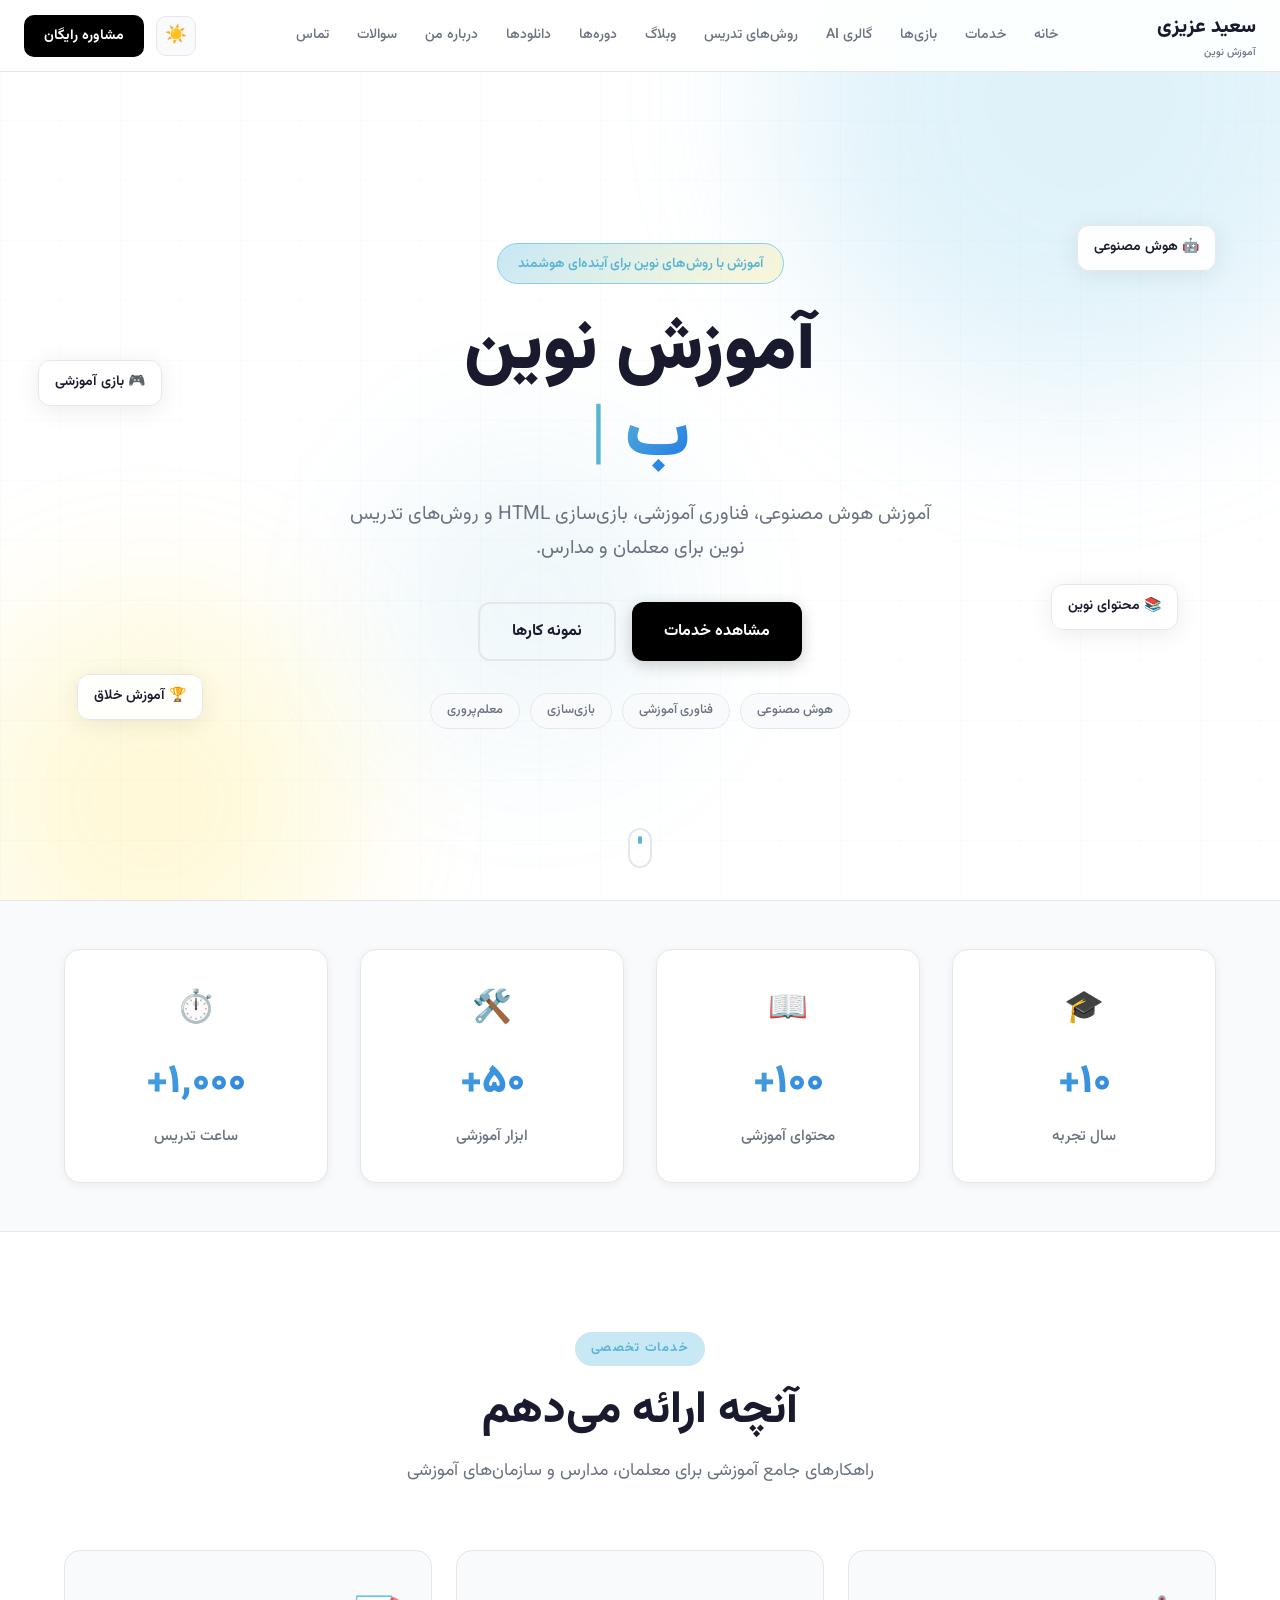
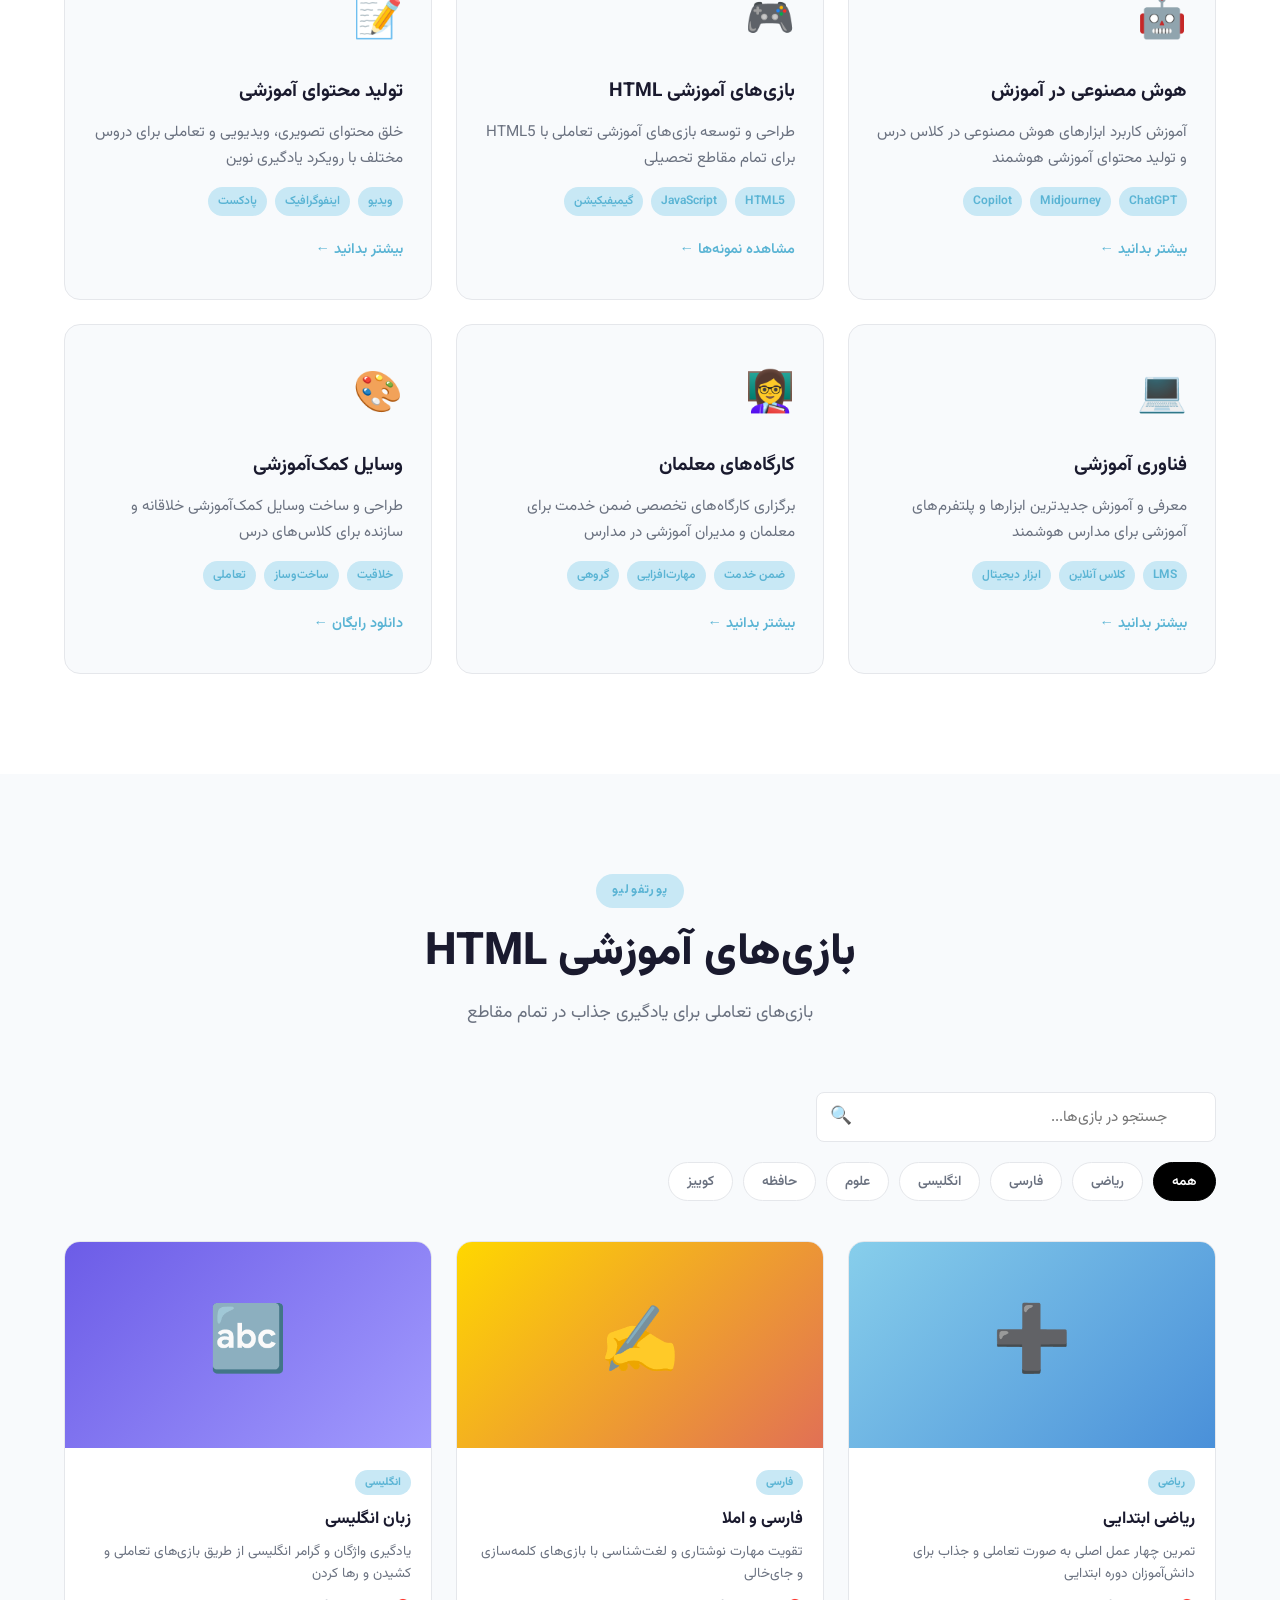
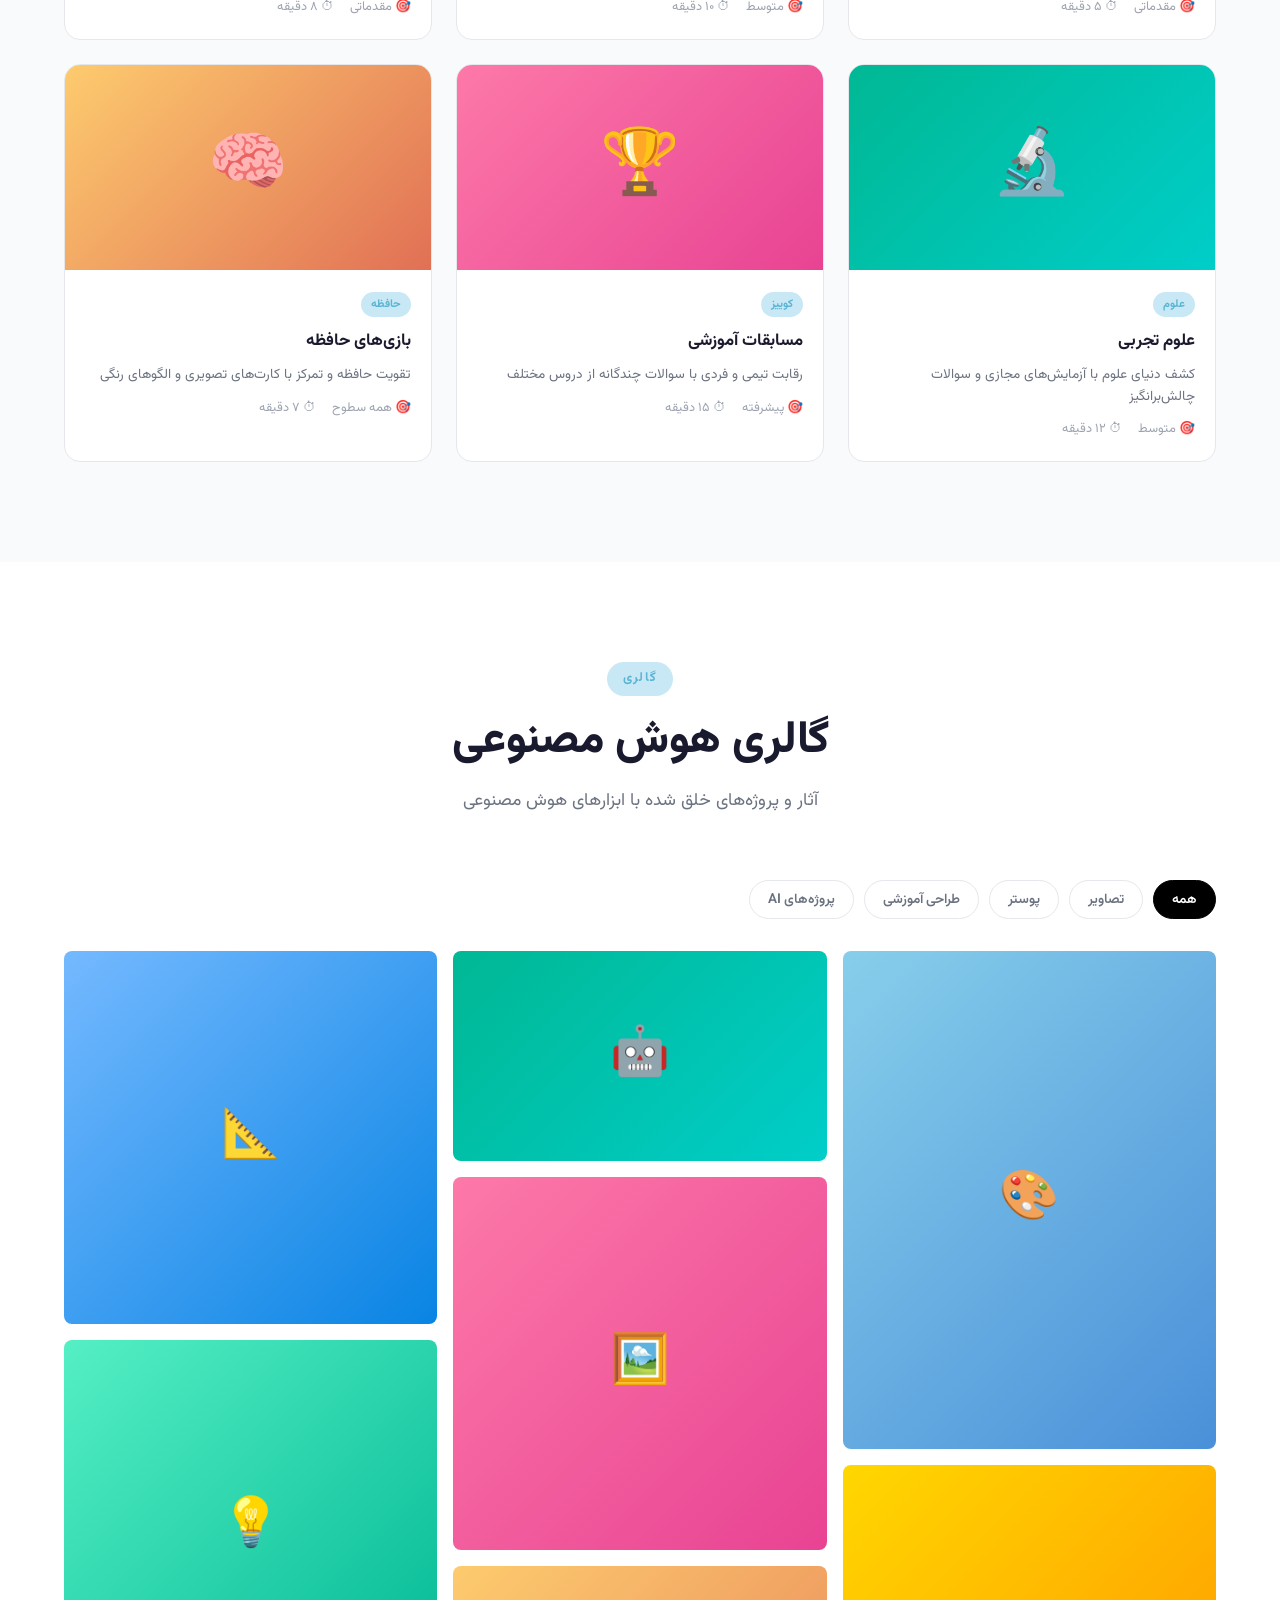
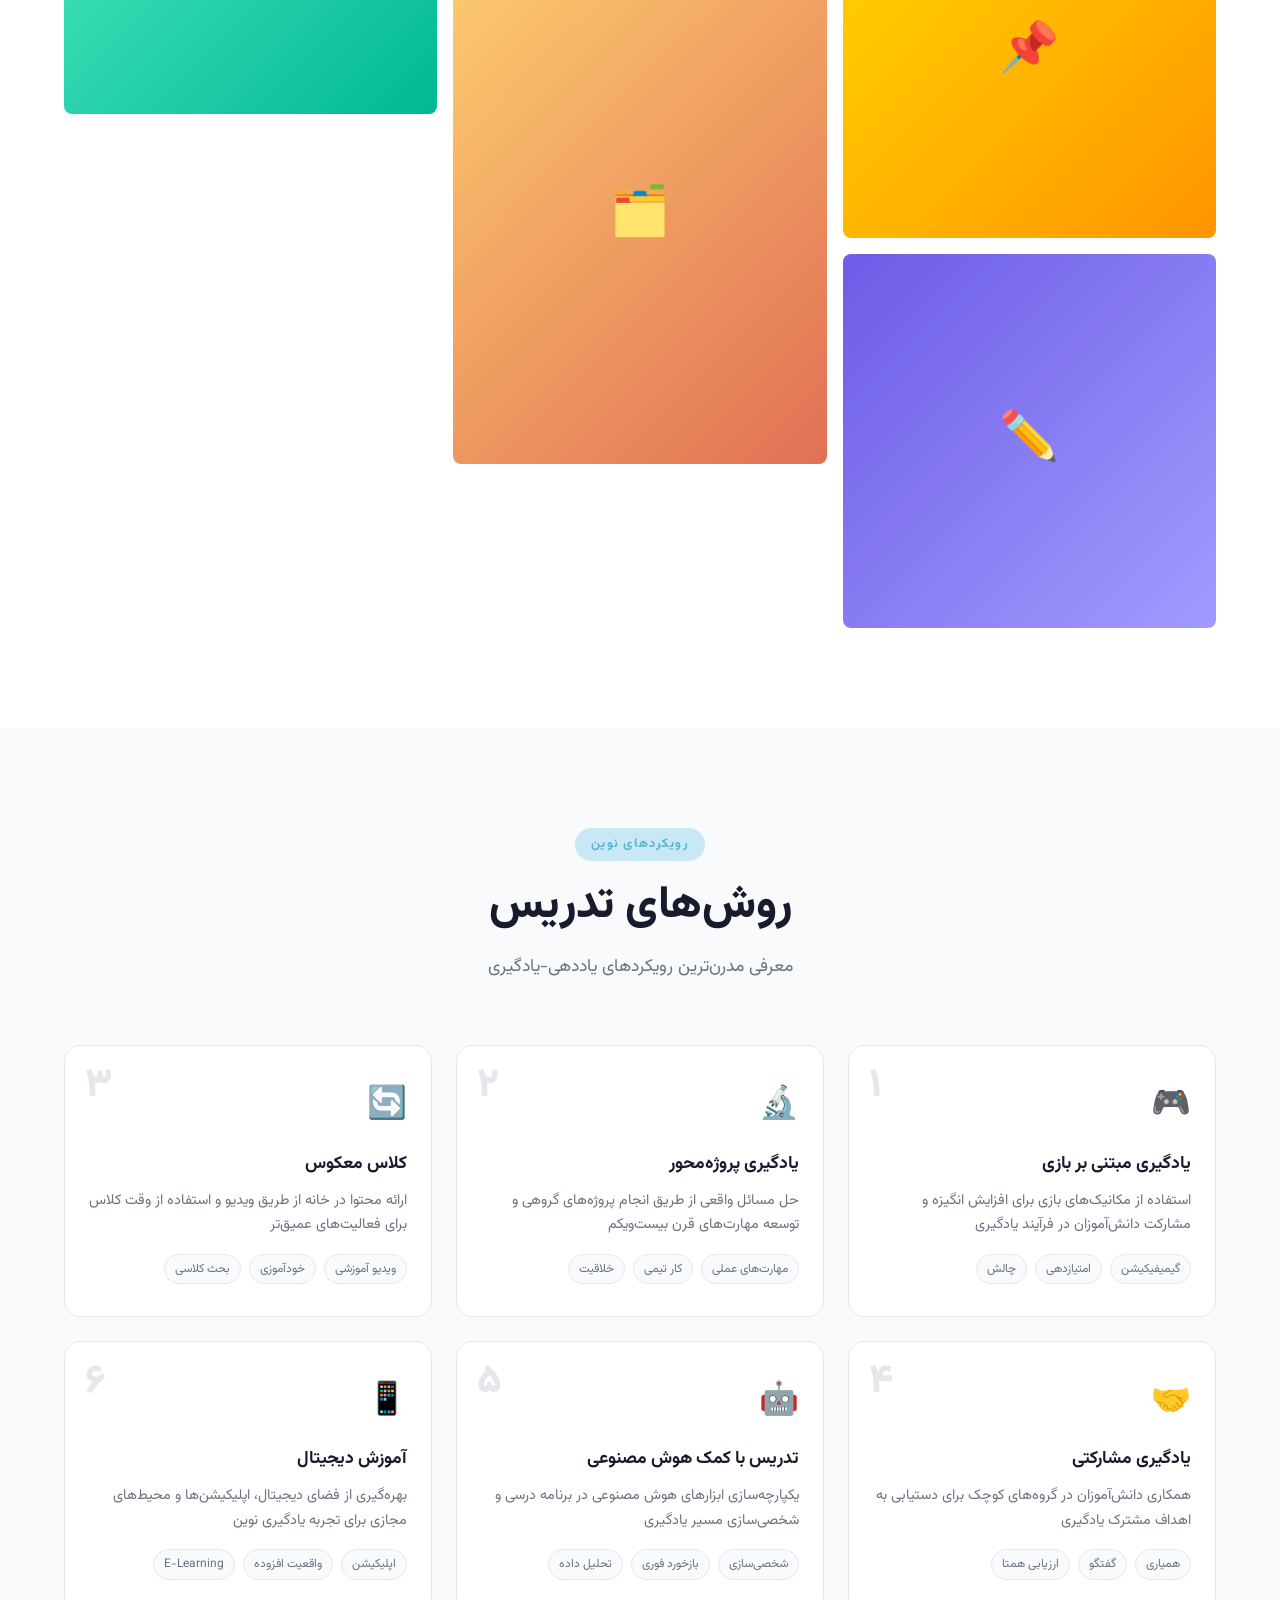
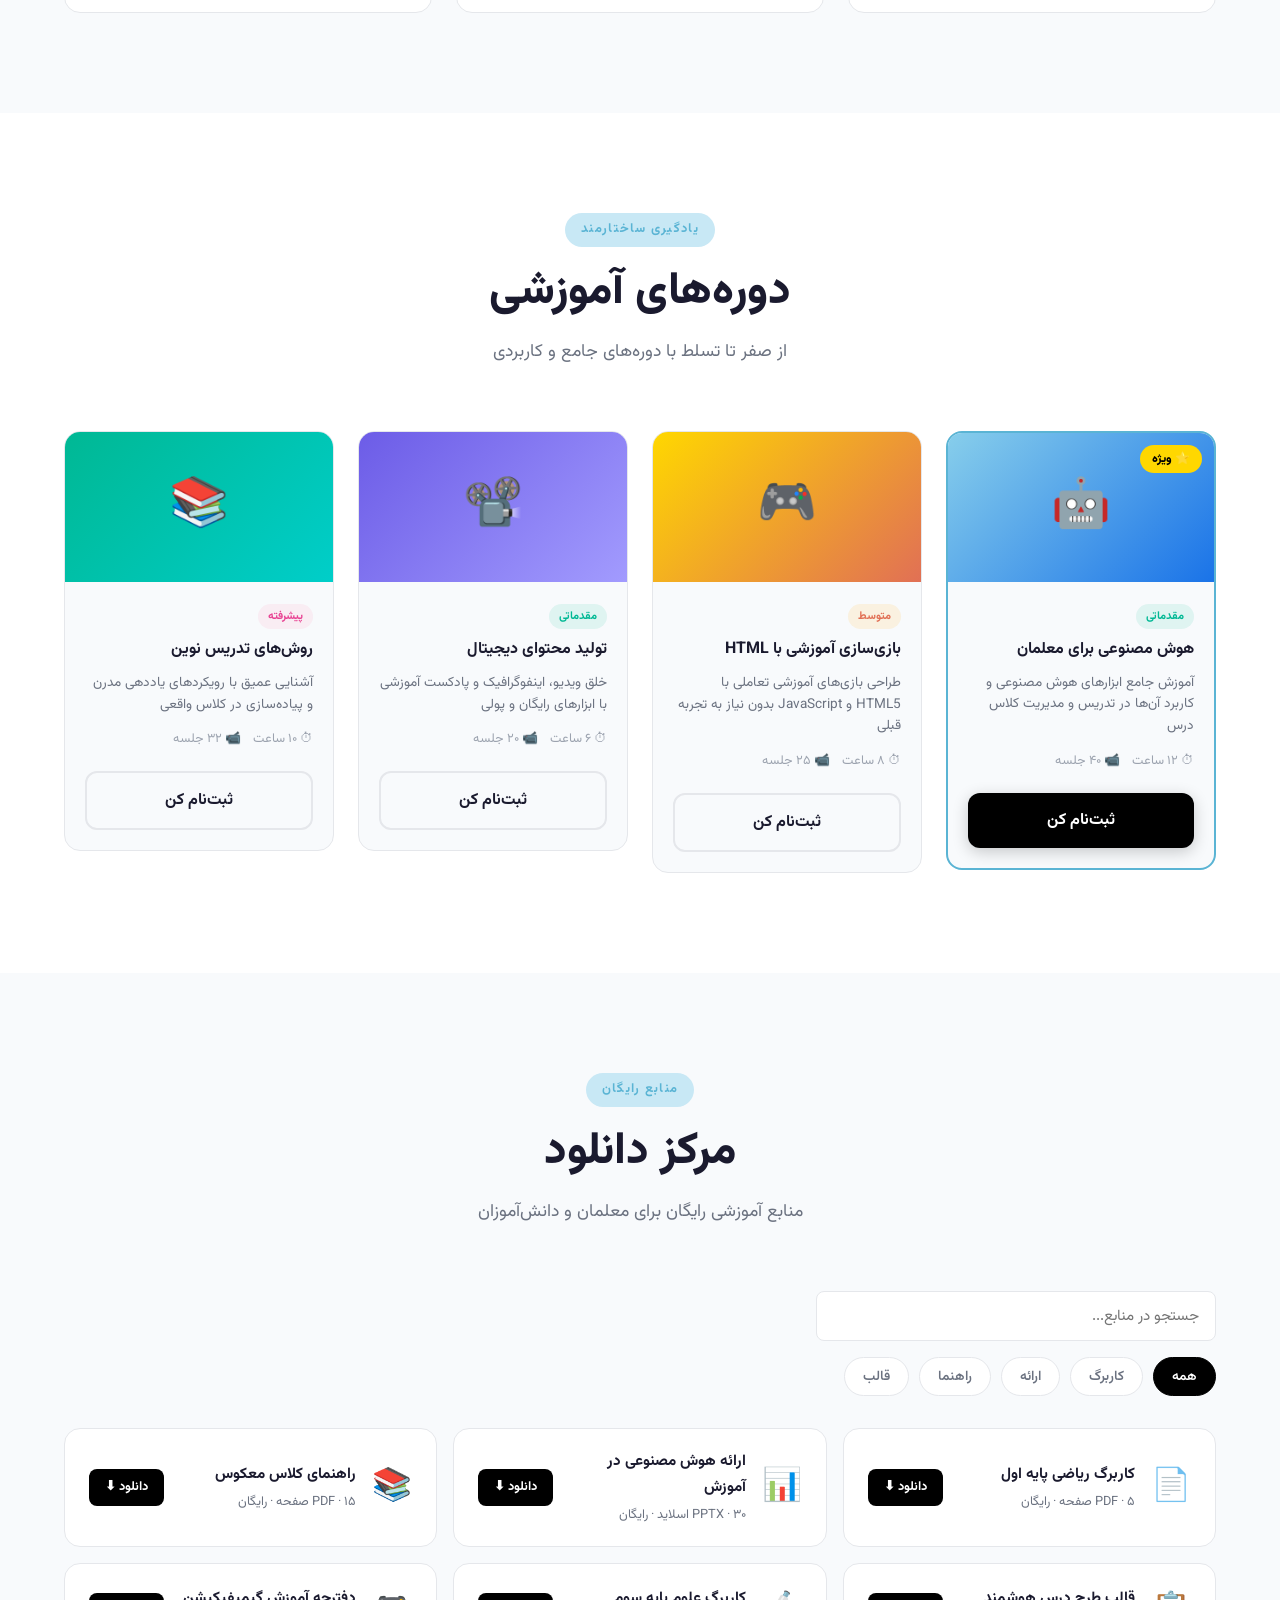
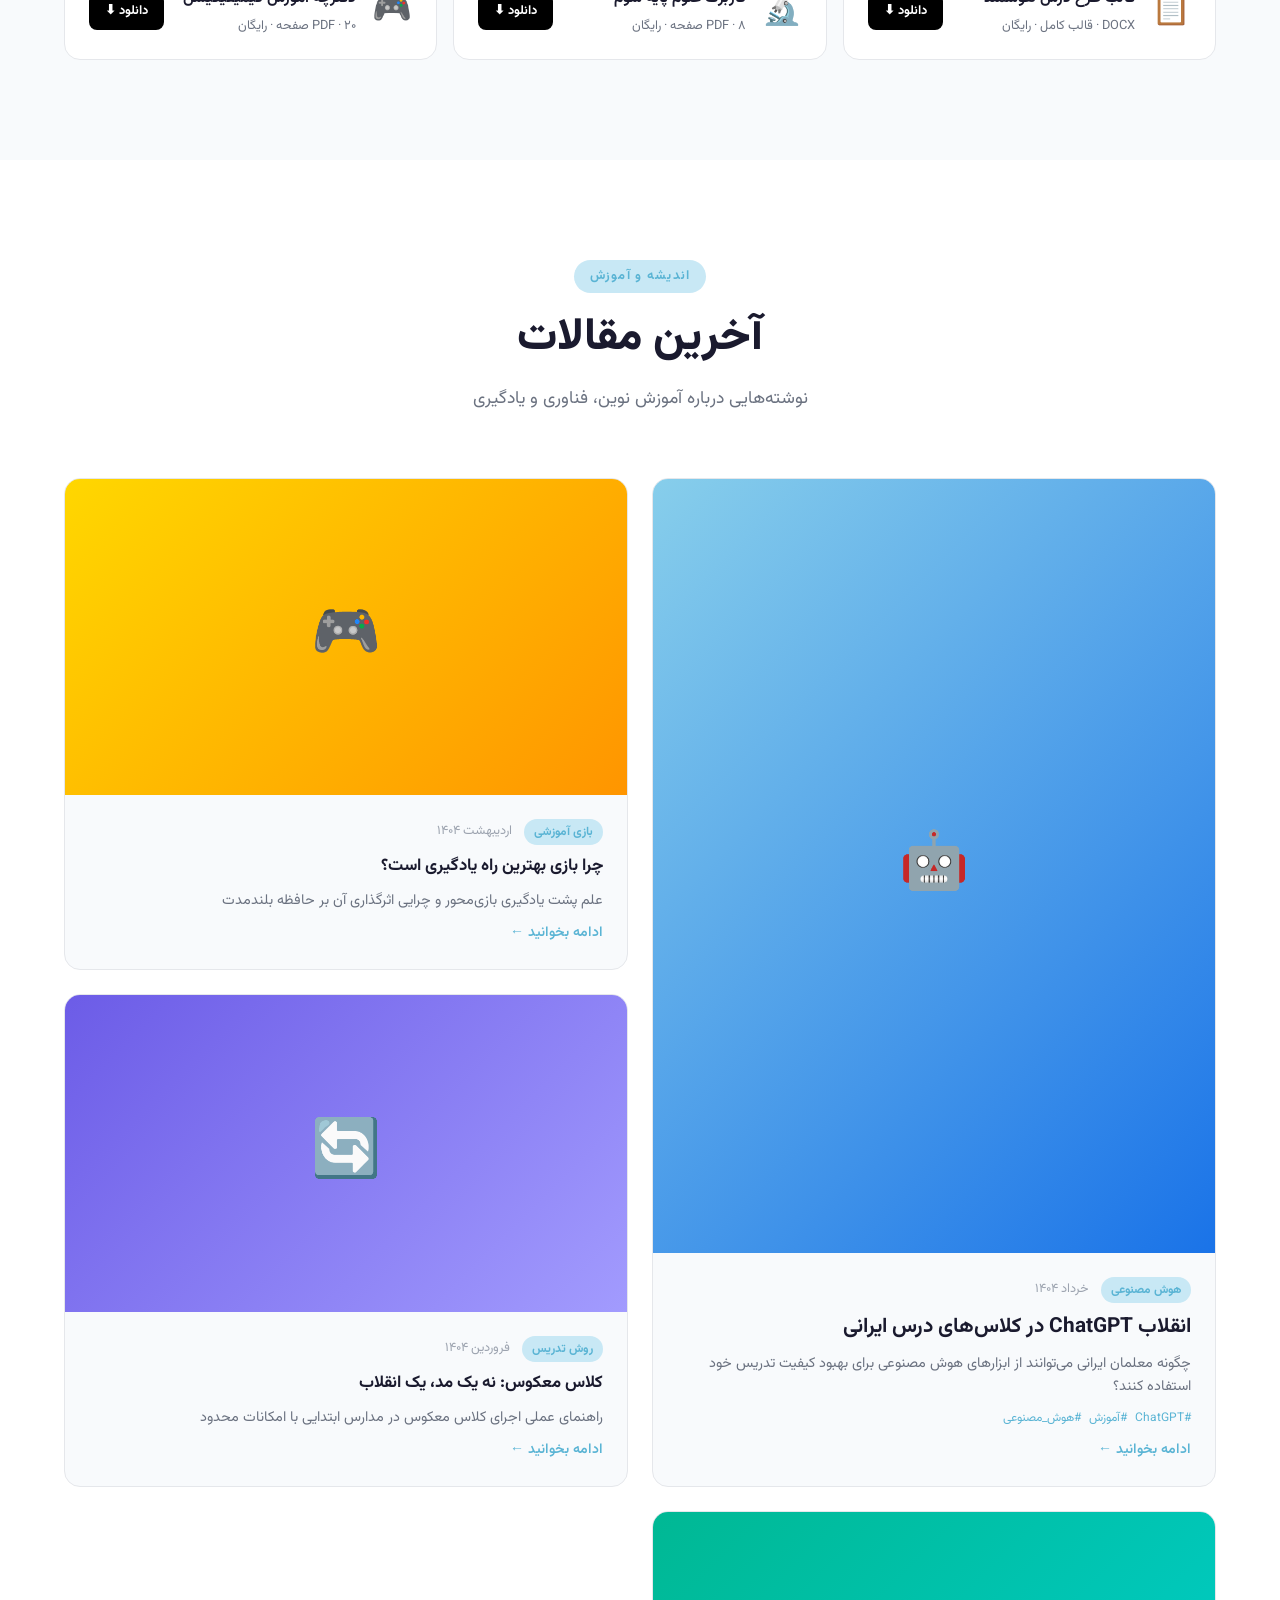
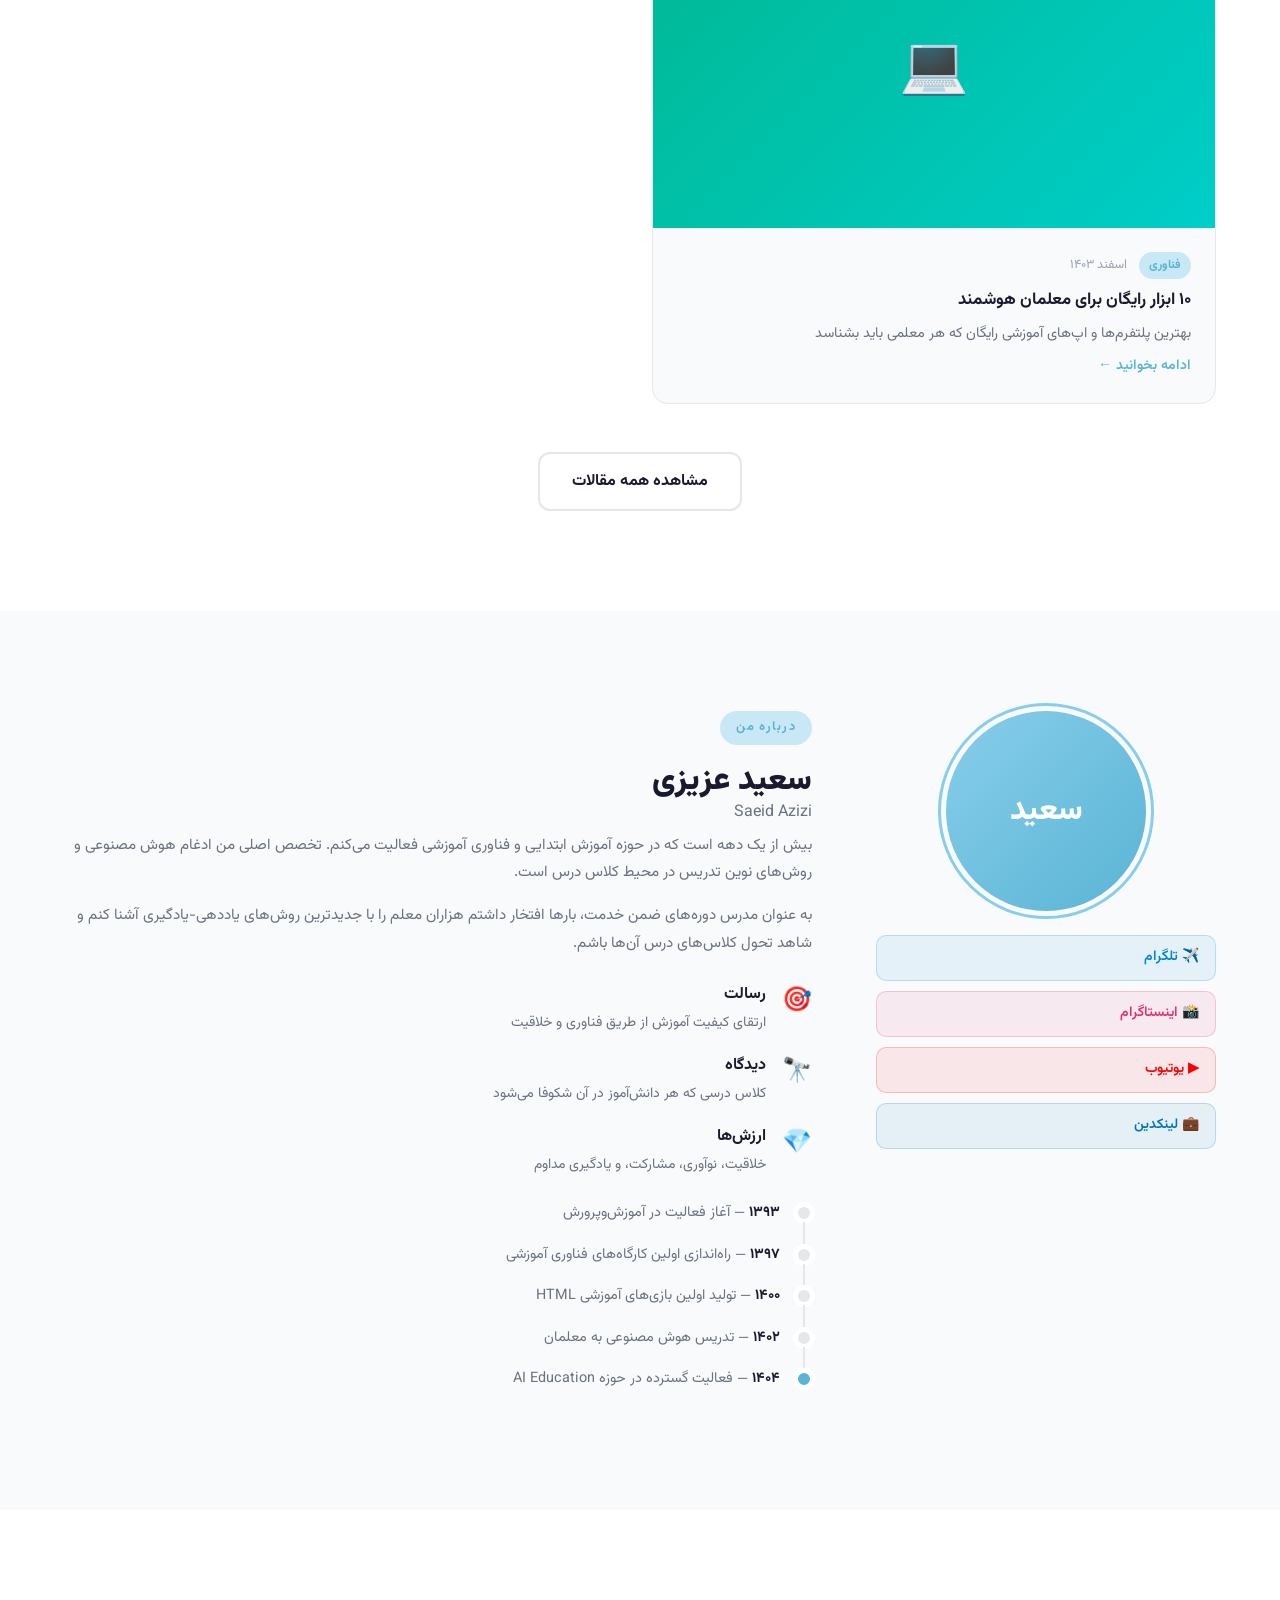
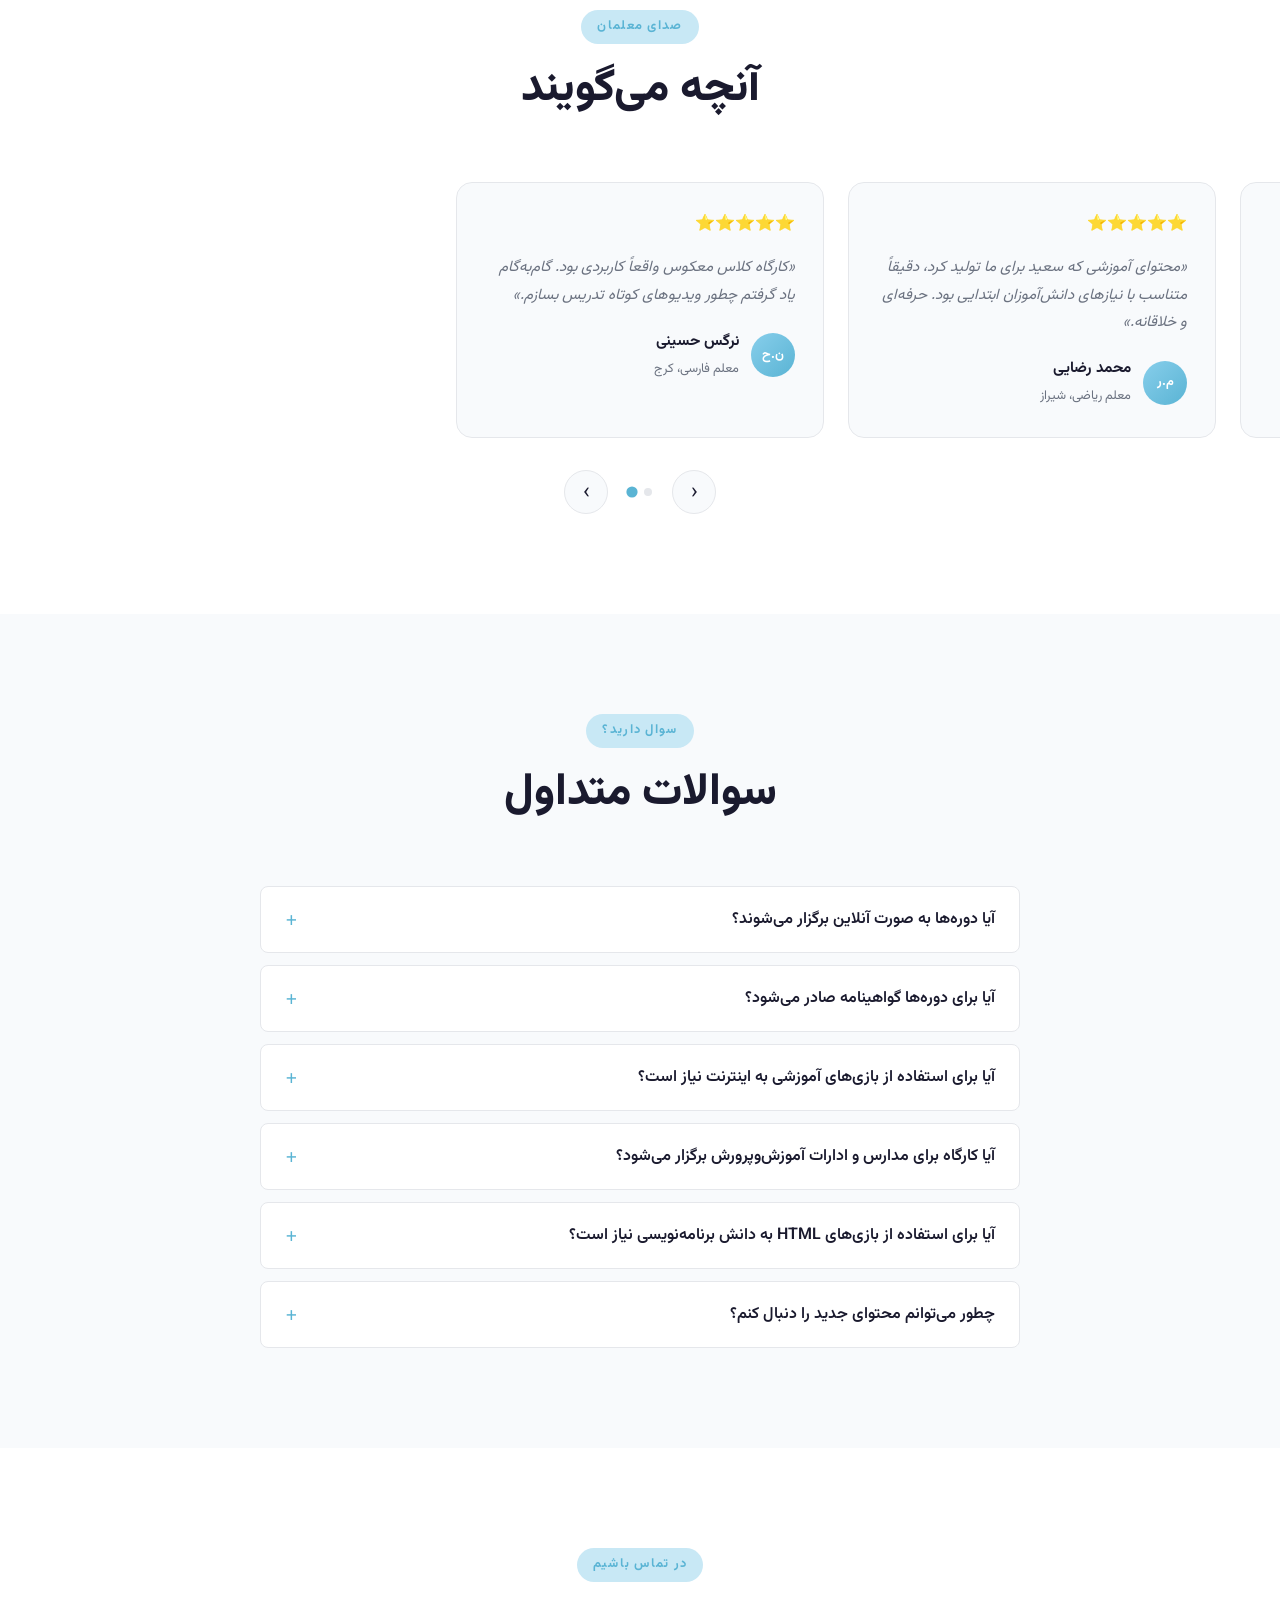
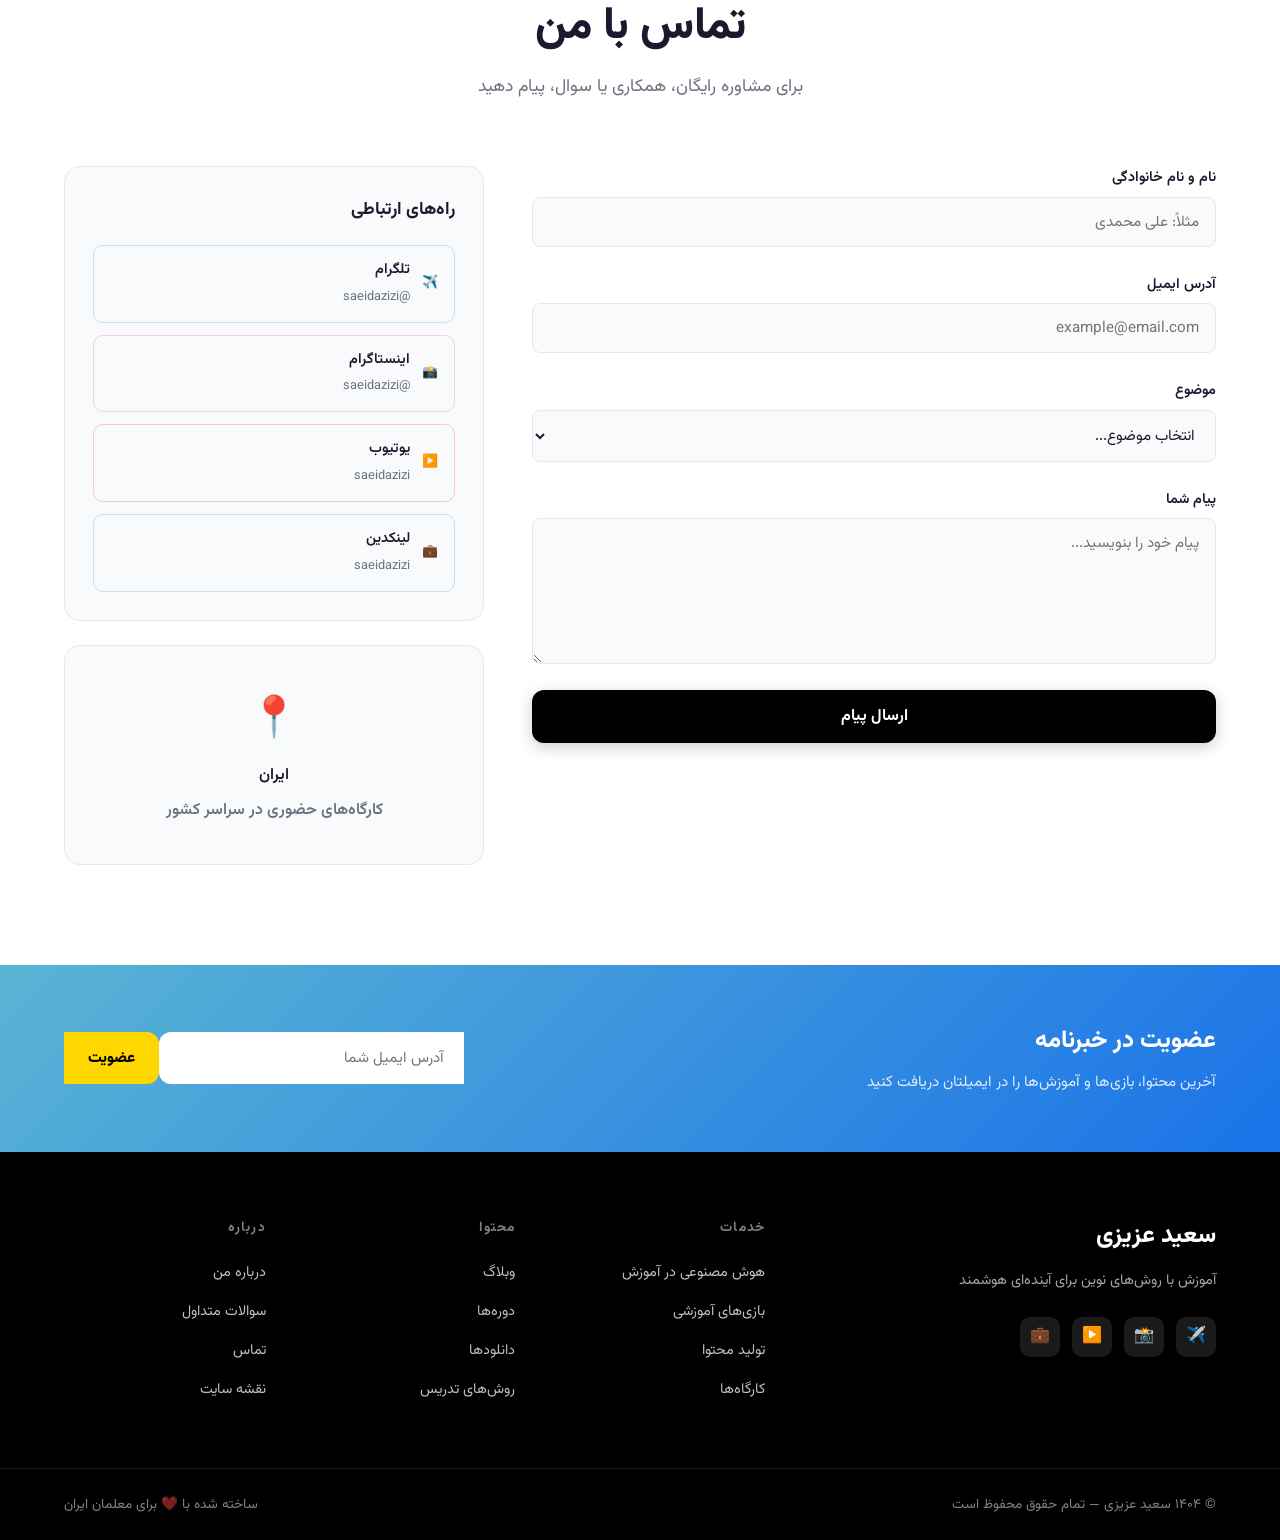
==== commit e110651a: "Add files via upload /mnt/user-data/outputs/index.html /mnt/user-data/outputs/style.css /mnt/user-da" ====
--- a/index.html
+++ b/index.html
@@ -1,1268 +1,1147 @@
 <!DOCTYPE html>
 <html lang="fa" dir="rtl">
 <head>
-  <meta charset="UTF-8" />
-  <meta name="viewport" content="width=device-width, initial-scale=1.0" />
-  <meta http-equiv="X-UA-Compatible" content="IE=edge" />
+  <meta charset="UTF-8">
+  <meta name="viewport" content="width=device-width, initial-scale=1.0">
+  <meta name="description" content="سعید عزیزی - آموزش هوش مصنوعی، فناوری آموزشی، بازی‌های آموزشی HTML و روش‌های تدریس نوین برای معلمان و مدارس">
+  <meta name="keywords" content="سعید عزیزی, آموزش, هوش مصنوعی, فناوری آموزشی, بازی آموزشی, روش تدریس نوین, کارگاه معلمان">
+  <meta name="author" content="سعید عزیزی">
+  <meta name="robots" content="index, follow">
+  <meta property="og:title" content="سعید عزیزی | آموزش با روش‌های نوین برای آینده‌ای هوشمند">
+  <meta property="og:description" content="آموزش هوش مصنوعی، فناوری آموزشی، بازی‌های آموزشی HTML و روش‌های تدریس نوین">
+  <meta property="og:type" content="website">
+  <meta property="og:url" content="https://saeidazizi.ir">
+  <meta property="og:image" content="https://saeidazizi.ir/og-image.jpg">
+  <meta name="twitter:card" content="summary_large_image">
+  <meta name="twitter:title" content="سعید عزیزی | آموزش نوین">
+  <meta name="twitter:description" content="آموزش هوش مصنوعی، فناوری آموزشی، بازی‌های آموزشی HTML و روش‌های تدریس نوین">
   <title>سعید عزیزی | آموزش با روش‌های نوین برای آینده‌ای هوشمند</title>
-  <meta name="description" content="سعید عزیزی - متخصص آموزش هوش مصنوعی، فناوری آموزشی، بازی‌سازی HTML و روش‌های تدریس نوین برای معلمان، مدیران آموزشی و مدارس." />
-  <meta name="keywords" content="سعید عزیزی, آموزش هوش مصنوعی, فناوری آموزشی, بازی‌های آموزشی, روش‌های تدریس نوین, کارگاه معلمان, تولید محتوای آموزشی" />
-  <meta name="author" content="سعید عزیزی" />
-  <meta name="robots" content="index, follow" />
-  <link rel="canonical" href="https://saeidazizi.ir/" />
-  <meta property="og:type" content="website" />
-  <meta property="og:url" content="https://saeidazizi.ir/" />
-  <meta property="og:title" content="سعید عزیزی | آموزش با روش‌های نوین برای آینده‌ای هوشمند" />
-  <meta property="og:description" content="آموزش هوش مصنوعی، فناوری آموزشی، بازی‌سازی HTML و روش‌های تدریس نوین برای معلمان و مدارس." />
-  <meta property="og:locale" content="fa_IR" />
-  <meta property="og:site_name" content="سعید عزیزی" />
-  <meta name="twitter:card" content="summary_large_image" />
-  <meta name="twitter:title" content="سعید عزیزی | آموزش نوین" />
-  <meta name="twitter:description" content="آموزش هوش مصنوعی، فناوری آموزشی و روش‌های تدریس نوین." />
-  <script type="application/ld+json">{"@context":"https://schema.org","@type":"Person","name":"سعید عزیزی","alternateName":"Saeid Azizi","url":"https://saeidazizi.ir","jobTitle":"مدرس و متخصص فناوری آموزشی","description":"متخصص آموزش هوش مصنوعی، فناوری آموزشی، بازی‌های آموزشی HTML و روش‌های تدریس نوین","sameAs":["https://t.me/saeidazizi","https://instagram.com/saeidazizi","https://youtube.com/saeidazizi","https://linkedin.com/in/saeidazizi"]}</script>
-  <link rel="preconnect" href="https://fonts.googleapis.com" />
-  <link rel="preconnect" href="https://fonts.gstatic.com" crossorigin />
-  <link href="https://fonts.googleapis.com/css2?family=Vazirmatn:wght@300;400;500;600;700;800;900&display=swap" rel="stylesheet" />
-  <link rel="stylesheet" href="https://cdnjs.cloudflare.com/ajax/libs/font-awesome/6.5.0/css/all.min.css" />
-  <link rel="manifest" href="manifest.json" />
-  <meta name="theme-color" content="#87CEEB" />
-  <link rel="stylesheet" href="style.css" />
+  <link rel="manifest" href="manifest.json">
+  <link rel="preconnect" href="https://fonts.googleapis.com">
+  <link rel="preconnect" href="https://fonts.gstatic.com" crossorigin>
+  <link href="https://fonts.googleapis.com/css2?family=Vazirmatn:wght@100;200;300;400;500;600;700;800;900&display=swap" rel="stylesheet">
+  <link rel="stylesheet" href="style.css">
+  <script type="application/ld+json">
+  {
+    "@context": "https://schema.org",
+    "@type": "Person",
+    "name": "سعید عزیزی",
+    "alternateName": "Saeid Azizi",
+    "description": "مدرس آموزش هوش مصنوعی، فناوری آموزشی و روش‌های تدریس نوین",
+    "url": "https://saeidazizi.ir",
+    "sameAs": [
+      "https://t.me/saeidazizi",
+      "https://instagram.com/saeidazizi",
+      "https://youtube.com/saeidazizi",
+      "https://linkedin.com/in/saeidazizi"
+    ],
+    "jobTitle": "مدرس و متخصص فناوری آموزشی",
+    "knowsAbout": ["هوش مصنوعی", "فناوری آموزشی", "بازی‌های آموزشی", "روش‌های تدریس نوین"]
+  }
+  </script>
 </head>
 <body>
 
-  <!-- Page Loader -->
-  <div id="page-loader" aria-hidden="true">
-    <div class="loader-inner">
-      <div class="loader-logo"><i class="fas fa-graduation-cap"></i> سعید عزیزی</div>
-      <div class="loader-bar"><div class="loader-progress" id="loaderProgress"></div></div>
-      <div class="loader-tagline">آموزش با روش‌های نوین برای آینده‌ای هوشمند</div>
-    </div>
-  </div>
-
-  <!-- Scroll Progress -->
-  <div id="scroll-progress" aria-hidden="true" role="progressbar" aria-valuenow="0" aria-valuemin="0" aria-valuemax="100"></div>
-
-  <!-- ======= NAVIGATION ======= -->
-  <header id="navbar" role="banner">
-    <nav class="nav-container" aria-label="ناوبری اصلی">
-      <a href="#home" class="nav-logo" aria-label="سعید عزیزی - خانه">
-        <span class="logo-icon"><i class="fas fa-graduation-cap" aria-hidden="true"></i></span>
-        <div class="logo-text">
-          <span class="logo-name">سعید عزیزی</span>
-          <span class="logo-slogan">آموزش نوین</span>
-        </div>
-      </a>
-      <button class="nav-toggle" id="navToggle" aria-label="باز/بستن منو" aria-expanded="false" aria-controls="navMenu">
+<!-- Page Loader -->
+<div id="page-loader" class="page-loader" aria-hidden="true">
+  <div class="loader-content">
+    <div class="loader-logo">سعید عزیزی</div>
+    <div class="loader-bar"><div class="loader-fill"></div></div>
+  </div>
+</div>
+
+<!-- Scroll Progress -->
+<div id="scroll-progress" class="scroll-progress" aria-hidden="true"></div>
+
+<!-- Navigation -->
+<nav id="navbar" class="navbar" role="navigation" aria-label="ناوبری اصلی">
+  <div class="nav-container">
+    <a href="#home" class="nav-brand" aria-label="صفحه اصلی سعید عزیزی">
+      <span class="brand-name">سعید عزیزی</span>
+      <span class="brand-sub">آموزش نوین</span>
+    </a>
+    <div class="nav-menu" id="nav-menu" role="menubar">
+      <a href="#home" class="nav-link active" role="menuitem">خانه</a>
+      <a href="#services" class="nav-link" role="menuitem">خدمات</a>
+      <a href="#games" class="nav-link" role="menuitem">بازی‌ها</a>
+      <a href="#ai-gallery" class="nav-link" role="menuitem">گالری AI</a>
+      <a href="#methods" class="nav-link" role="menuitem">روش‌های تدریس</a>
+      <a href="#blog" class="nav-link" role="menuitem">وبلاگ</a>
+      <a href="#courses" class="nav-link" role="menuitem">دوره‌ها</a>
+      <a href="#downloads" class="nav-link" role="menuitem">دانلودها</a>
+      <a href="#about" class="nav-link" role="menuitem">درباره من</a>
+      <a href="#faq" class="nav-link" role="menuitem">سوالات</a>
+      <a href="#contact" class="nav-link" role="menuitem">تماس</a>
+    </div>
+    <div class="nav-actions">
+      <button class="dark-toggle" id="dark-toggle" aria-label="تغییر حالت تاریک/روشن">
+        <span class="toggle-icon sun">☀️</span>
+        <span class="toggle-icon moon">🌙</span>
+      </button>
+      <button class="nav-cta" onclick="document.getElementById('contact').scrollIntoView({behavior:'smooth'})">مشاوره رایگان</button>
+      <button class="hamburger" id="hamburger" aria-label="باز کردن منو" aria-expanded="false">
         <span></span><span></span><span></span>
       </button>
-      <ul class="nav-menu" id="navMenu" role="list">
-        <li><a href="#home" class="nav-link active" aria-current="page">خانه</a></li>
-        <li><a href="#services" class="nav-link">خدمات</a></li>
-        <li><a href="#games" class="nav-link">بازی‌های آموزشی</a></li>
-        <li><a href="#ai-gallery" class="nav-link">گالری هوش مصنوعی</a></li>
-        <li><a href="#methods" class="nav-link">روش‌های تدریس</a></li>
-        <li><a href="#blog" class="nav-link">وبلاگ</a></li>
-        <li><a href="#courses" class="nav-link">دوره‌ها</a></li>
-        <li><a href="#downloads" class="nav-link">دانلودها</a></li>
-        <li><a href="#about" class="nav-link">درباره من</a></li>
-        <li><a href="#faq" class="nav-link">سوالات</a></li>
-        <li><a href="#contact" class="nav-link">تماس</a></li>
-      </ul>
-      <div class="nav-actions">
-        <button id="darkModeToggle" class="btn-icon" aria-label="تغییر حالت تاریک/روشن" aria-pressed="false">
-          <i class="fas fa-moon" aria-hidden="true"></i>
+    </div>
+  </div>
+</nav>
+
+<!-- Hero Section -->
+<section id="home" class="hero" aria-label="بخش اصلی">
+  <div class="hero-bg" aria-hidden="true">
+    <div class="hero-orb hero-orb-1"></div>
+    <div class="hero-orb hero-orb-2"></div>
+    <div class="hero-orb hero-orb-3"></div>
+    <div class="hero-grid"></div>
+  </div>
+  <div class="hero-floating" aria-hidden="true">
+    <div class="float-card float-card-1">🤖 هوش مصنوعی</div>
+    <div class="float-card float-card-2">🎮 بازی آموزشی</div>
+    <div class="float-card float-card-3">📚 محتوای نوین</div>
+    <div class="float-card float-card-4">🏆 آموزش خلاق</div>
+  </div>
+  <div class="container hero-content">
+    <div class="hero-badge">آموزش با روش‌های نوین برای آینده‌ای هوشمند</div>
+    <h1 class="hero-title">
+      <span class="hero-title-line">آموزش نوین</span>
+      <span class="hero-title-accent" id="typing-text"></span>
+      <span class="hero-cursor" aria-hidden="true">|</span>
+    </h1>
+    <p class="hero-subtitle">آموزش هوش مصنوعی، فناوری آموزشی، بازی‌سازی HTML و روش‌های تدریس نوین برای معلمان و مدارس.</p>
+    <div class="hero-actions">
+      <a href="#services" class="btn btn-primary" aria-label="مشاهده خدمات">مشاهده خدمات</a>
+      <a href="#games" class="btn btn-secondary" aria-label="مشاهده نمونه کارها">نمونه کارها</a>
+    </div>
+    <div class="hero-tags" aria-label="موضوعات اصلی">
+      <span class="hero-tag">هوش مصنوعی</span>
+      <span class="hero-tag">فناوری آموزشی</span>
+      <span class="hero-tag">بازی‌سازی</span>
+      <span class="hero-tag">معلم‌پروری</span>
+    </div>
+  </div>
+  <div class="hero-scroll" aria-label="اسکرول به پایین">
+    <div class="scroll-indicator"></div>
+  </div>
+</section>
+
+<!-- Stats Section -->
+<section class="stats-section" aria-label="آمار و دستاوردها">
+  <div class="container">
+    <div class="stats-grid">
+      <div class="stat-card reveal" aria-label="بیش از ۱۰ سال تجربه">
+        <div class="stat-icon">🎓</div>
+        <div class="stat-number" data-target="10" data-suffix="+">0</div>
+        <div class="stat-label">سال تجربه</div>
+      </div>
+      <div class="stat-card reveal" aria-label="بیش از ۱۰۰ محتوای آموزشی">
+        <div class="stat-icon">📖</div>
+        <div class="stat-number" data-target="100" data-suffix="+">0</div>
+        <div class="stat-label">محتوای آموزشی</div>
+      </div>
+      <div class="stat-card reveal" aria-label="بیش از ۵۰ ابزار آموزشی">
+        <div class="stat-icon">🛠️</div>
+        <div class="stat-number" data-target="50" data-suffix="+">0</div>
+        <div class="stat-label">ابزار آموزشی</div>
+      </div>
+      <div class="stat-card reveal" aria-label="بیش از ۱۰۰۰ ساعت تدریس">
+        <div class="stat-icon">⏱️</div>
+        <div class="stat-number" data-target="1000" data-suffix="+">0</div>
+        <div class="stat-label">ساعت تدریس</div>
+      </div>
+    </div>
+  </div>
+</section>
+
+<!-- Services Section -->
+<section id="services" class="section services-section" aria-label="خدمات">
+  <div class="container">
+    <div class="section-header reveal">
+      <div class="section-eyebrow">خدمات تخصصی</div>
+      <h2 class="section-title">آنچه ارائه می‌دهم</h2>
+      <p class="section-subtitle">راهکارهای جامع آموزشی برای معلمان، مدارس و سازمان‌های آموزشی</p>
+    </div>
+    <div class="services-grid">
+      <article class="service-card reveal" tabindex="0" aria-label="هوش مصنوعی در آموزش">
+        <div class="service-icon" aria-hidden="true">🤖</div>
+        <h3 class="service-title">هوش مصنوعی در آموزش</h3>
+        <p class="service-desc">آموزش کاربرد ابزارهای هوش مصنوعی در کلاس درس و تولید محتوای آموزشی هوشمند</p>
+        <div class="service-tags">
+          <span>ChatGPT</span><span>Midjourney</span><span>Copilot</span>
+        </div>
+        <a href="#contact" class="service-link" aria-label="بیشتر بدانید درباره هوش مصنوعی در آموزش">بیشتر بدانید ←</a>
+      </article>
+      <article class="service-card reveal" tabindex="0" aria-label="بازی‌های آموزشی HTML">
+        <div class="service-icon" aria-hidden="true">🎮</div>
+        <h3 class="service-title">بازی‌های آموزشی HTML</h3>
+        <p class="service-desc">طراحی و توسعه بازی‌های آموزشی تعاملی با HTML5 برای تمام مقاطع تحصیلی</p>
+        <div class="service-tags">
+          <span>HTML5</span><span>JavaScript</span><span>گیمیفیکیشن</span>
+        </div>
+        <a href="#games" class="service-link" aria-label="مشاهده بازی‌های آموزشی">مشاهده نمونه‌ها ←</a>
+      </article>
+      <article class="service-card reveal" tabindex="0" aria-label="تولید محتوای آموزشی">
+        <div class="service-icon" aria-hidden="true">📝</div>
+        <h3 class="service-title">تولید محتوای آموزشی</h3>
+        <p class="service-desc">خلق محتوای تصویری، ویدیویی و تعاملی برای دروس مختلف با رویکرد یادگیری نوین</p>
+        <div class="service-tags">
+          <span>ویدیو</span><span>اینفوگرافیک</span><span>پادکست</span>
+        </div>
+        <a href="#contact" class="service-link" aria-label="درباره تولید محتوا بیشتر بدانید">بیشتر بدانید ←</a>
+      </article>
+      <article class="service-card reveal" tabindex="0" aria-label="فناوری آموزشی">
+        <div class="service-icon" aria-hidden="true">💻</div>
+        <h3 class="service-title">فناوری آموزشی</h3>
+        <p class="service-desc">معرفی و آموزش جدیدترین ابزارها و پلتفرم‌های آموزشی برای مدارس هوشمند</p>
+        <div class="service-tags">
+          <span>LMS</span><span>کلاس آنلاین</span><span>ابزار دیجیتال</span>
+        </div>
+        <a href="#contact" class="service-link" aria-label="درباره فناوری آموزشی بیشتر بدانید">بیشتر بدانید ←</a>
+      </article>
+      <article class="service-card reveal" tabindex="0" aria-label="کارگاه‌های معلمان">
+        <div class="service-icon" aria-hidden="true">👩‍🏫</div>
+        <h3 class="service-title">کارگاه‌های معلمان</h3>
+        <p class="service-desc">برگزاری کارگاه‌های تخصصی ضمن خدمت برای معلمان و مدیران آموزشی در مدارس</p>
+        <div class="service-tags">
+          <span>ضمن خدمت</span><span>مهارت‌افزایی</span><span>گروهی</span>
+        </div>
+        <a href="#contact" class="service-link" aria-label="درباره کارگاه‌ها بیشتر بدانید">بیشتر بدانید ←</a>
+      </article>
+      <article class="service-card reveal" tabindex="0" aria-label="وسایل کمک‌آموزشی">
+        <div class="service-icon" aria-hidden="true">🎨</div>
+        <h3 class="service-title">وسایل کمک‌آموزشی</h3>
+        <p class="service-desc">طراحی و ساخت وسایل کمک‌آموزشی خلاقانه و سازنده برای کلاس‌های درس</p>
+        <div class="service-tags">
+          <span>خلاقیت</span><span>ساخت‌وساز</span><span>تعاملی</span>
+        </div>
+        <a href="#downloads" class="service-link" aria-label="دانلود وسایل کمک‌آموزشی">دانلود رایگان ←</a>
+      </article>
+    </div>
+  </div>
+</section>
+
+<!-- Educational Games Section -->
+<section id="games" class="section games-section" aria-label="بازی‌های آموزشی">
+  <div class="container">
+    <div class="section-header reveal">
+      <div class="section-eyebrow">پورتفولیو</div>
+      <h2 class="section-title">بازی‌های آموزشی HTML</h2>
+      <p class="section-subtitle">بازی‌های تعاملی برای یادگیری جذاب در تمام مقاطع</p>
+    </div>
+    <div class="games-toolbar reveal">
+      <div class="games-search">
+        <input type="search" id="games-search" placeholder="جستجو در بازی‌ها..." aria-label="جستجوی بازی‌های آموزشی">
+        <span class="search-icon" aria-hidden="true">🔍</span>
+      </div>
+      <div class="games-filters" role="group" aria-label="فیلتر دسته‌بندی">
+        <button class="filter-btn active" data-filter="all" aria-pressed="true">همه</button>
+        <button class="filter-btn" data-filter="math" aria-pressed="false">ریاضی</button>
+        <button class="filter-btn" data-filter="persian" aria-pressed="false">فارسی</button>
+        <button class="filter-btn" data-filter="english" aria-pressed="false">انگلیسی</button>
+        <button class="filter-btn" data-filter="science" aria-pressed="false">علوم</button>
+        <button class="filter-btn" data-filter="memory" aria-pressed="false">حافظه</button>
+        <button class="filter-btn" data-filter="quiz" aria-pressed="false">کوییز</button>
+      </div>
+    </div>
+    <div class="games-grid" id="games-grid">
+      <article class="game-card reveal" data-category="math" data-name="ریاضی ابتدایی">
+        <div class="game-thumb">
+          <div class="game-thumb-bg math-bg" aria-hidden="true">➕</div>
+          <div class="game-overlay">
+            <button class="game-btn-play" aria-label="اجرای بازی ریاضی ابتدایی">▶ بازی کن</button>
+            <button class="game-btn-detail" aria-label="جزئیات بازی ریاضی ابتدایی">جزئیات</button>
+          </div>
+        </div>
+        <div class="game-info">
+          <span class="game-badge">ریاضی</span>
+          <h3 class="game-title">ریاضی ابتدایی</h3>
+          <p class="game-desc">تمرین چهار عمل اصلی به صورت تعاملی و جذاب برای دانش‌آموزان دوره ابتدایی</p>
+          <div class="game-meta">
+            <span>🎯 مقدماتی</span>
+            <span>⏱ ۵ دقیقه</span>
+          </div>
+        </div>
+      </article>
+      <article class="game-card reveal" data-category="persian" data-name="فارسی و املا">
+        <div class="game-thumb">
+          <div class="game-thumb-bg persian-bg" aria-hidden="true">✍️</div>
+          <div class="game-overlay">
+            <button class="game-btn-play" aria-label="اجرای بازی فارسی و املا">▶ بازی کن</button>
+            <button class="game-btn-detail" aria-label="جزئیات بازی فارسی و املا">جزئیات</button>
+          </div>
+        </div>
+        <div class="game-info">
+          <span class="game-badge">فارسی</span>
+          <h3 class="game-title">فارسی و املا</h3>
+          <p class="game-desc">تقویت مهارت نوشتاری و لغت‌شناسی با بازی‌های کلمه‌سازی و جای‌خالی</p>
+          <div class="game-meta">
+            <span>🎯 متوسط</span>
+            <span>⏱ ۱۰ دقیقه</span>
+          </div>
+        </div>
+      </article>
+      <article class="game-card reveal" data-category="english" data-name="زبان انگلیسی">
+        <div class="game-thumb">
+          <div class="game-thumb-bg english-bg" aria-hidden="true">🔤</div>
+          <div class="game-overlay">
+            <button class="game-btn-play" aria-label="اجرای بازی زبان انگلیسی">▶ بازی کن</button>
+            <button class="game-btn-detail" aria-label="جزئیات بازی زبان انگلیسی">جزئیات</button>
+          </div>
+        </div>
+        <div class="game-info">
+          <span class="game-badge">انگلیسی</span>
+          <h3 class="game-title">زبان انگلیسی</h3>
+          <p class="game-desc">یادگیری واژگان و گرامر انگلیسی از طریق بازی‌های تعاملی و کشیدن و رها کردن</p>
+          <div class="game-meta">
+            <span>🎯 مقدماتی</span>
+            <span>⏱ ۸ دقیقه</span>
+          </div>
+        </div>
+      </article>
+      <article class="game-card reveal" data-category="science" data-name="علوم تجربی">
+        <div class="game-thumb">
+          <div class="game-thumb-bg science-bg" aria-hidden="true">🔬</div>
+          <div class="game-overlay">
+            <button class="game-btn-play" aria-label="اجرای بازی علوم تجربی">▶ بازی کن</button>
+            <button class="game-btn-detail" aria-label="جزئیات بازی علوم تجربی">جزئیات</button>
+          </div>
+        </div>
+        <div class="game-info">
+          <span class="game-badge">علوم</span>
+          <h3 class="game-title">علوم تجربی</h3>
+          <p class="game-desc">کشف دنیای علوم با آزمایش‌های مجازی و سوالات چالش‌برانگیز</p>
+          <div class="game-meta">
+            <span>🎯 متوسط</span>
+            <span>⏱ ۱۲ دقیقه</span>
+          </div>
+        </div>
+      </article>
+      <article class="game-card reveal" data-category="quiz" data-name="مسابقات آموزشی">
+        <div class="game-thumb">
+          <div class="game-thumb-bg quiz-bg" aria-hidden="true">🏆</div>
+          <div class="game-overlay">
+            <button class="game-btn-play" aria-label="اجرای بازی مسابقات آموزشی">▶ بازی کن</button>
+            <button class="game-btn-detail" aria-label="جزئیات بازی مسابقات آموزشی">جزئیات</button>
+          </div>
+        </div>
+        <div class="game-info">
+          <span class="game-badge">کوییز</span>
+          <h3 class="game-title">مسابقات آموزشی</h3>
+          <p class="game-desc">رقابت تیمی و فردی با سوالات چندگانه از دروس مختلف</p>
+          <div class="game-meta">
+            <span>🎯 پیشرفته</span>
+            <span>⏱ ۱۵ دقیقه</span>
+          </div>
+        </div>
+      </article>
+      <article class="game-card reveal" data-category="memory" data-name="Memory Games">
+        <div class="game-thumb">
+          <div class="game-thumb-bg memory-bg" aria-hidden="true">🧠</div>
+          <div class="game-overlay">
+            <button class="game-btn-play" aria-label="اجرای بازی حافظه">▶ بازی کن</button>
+            <button class="game-btn-detail" aria-label="جزئیات بازی حافظه">جزئیات</button>
+          </div>
+        </div>
+        <div class="game-info">
+          <span class="game-badge">حافظه</span>
+          <h3 class="game-title">بازی‌های حافظه</h3>
+          <p class="game-desc">تقویت حافظه و تمرکز با کارت‌های تصویری و الگوهای رنگی</p>
+          <div class="game-meta">
+            <span>🎯 همه سطوح</span>
+            <span>⏱ ۷ دقیقه</span>
+          </div>
+        </div>
+      </article>
+    </div>
+    <div id="no-games" class="no-results" style="display:none">
+      <p>بازی‌ای با این مشخصات یافت نشد.</p>
+    </div>
+  </div>
+</section>
+
+<!-- AI Gallery Section -->
+<section id="ai-gallery" class="section gallery-section" aria-label="گالری هوش مصنوعی">
+  <div class="container">
+    <div class="section-header reveal">
+      <div class="section-eyebrow">گالری</div>
+      <h2 class="section-title">گالری هوش مصنوعی</h2>
+      <p class="section-subtitle">آثار و پروژه‌های خلق شده با ابزارهای هوش مصنوعی</p>
+    </div>
+    <div class="gallery-filters reveal" role="group" aria-label="فیلتر گالری">
+      <button class="filter-btn active" data-gallery-filter="all" aria-pressed="true">همه</button>
+      <button class="filter-btn" data-gallery-filter="images" aria-pressed="false">تصاویر</button>
+      <button class="filter-btn" data-gallery-filter="posters" aria-pressed="false">پوستر</button>
+      <button class="filter-btn" data-gallery-filter="designs" aria-pressed="false">طراحی آموزشی</button>
+      <button class="filter-btn" data-gallery-filter="projects" aria-pressed="false">پروژه‌های AI</button>
+    </div>
+    <div class="gallery-masonry" id="gallery-grid">
+      <div class="gallery-item tall reveal" data-gallery-cat="images" tabindex="0" aria-label="تصویر هوش مصنوعی ۱">
+        <div class="gallery-img" style="background:linear-gradient(135deg,#87CEEB,#4a90d9)">
+          <div class="gallery-placeholder">🎨</div>
+        </div>
+        <div class="gallery-overlay">
+          <span class="gallery-tag">تصویر AI</span>
+          <button class="gallery-expand" aria-label="بزرگنمایی تصویر">⛶</button>
+        </div>
+      </div>
+      <div class="gallery-item reveal" data-gallery-cat="posters" tabindex="0" aria-label="پوستر آموزشی ۱">
+        <div class="gallery-img" style="background:linear-gradient(135deg,#FFD700,#ff9500)">
+          <div class="gallery-placeholder">📌</div>
+        </div>
+        <div class="gallery-overlay">
+          <span class="gallery-tag">پوستر</span>
+          <button class="gallery-expand" aria-label="بزرگنمایی پوستر">⛶</button>
+        </div>
+      </div>
+      <div class="gallery-item reveal" data-gallery-cat="designs" tabindex="0" aria-label="طراحی آموزشی ۱">
+        <div class="gallery-img" style="background:linear-gradient(135deg,#6c5ce7,#a29bfe)">
+          <div class="gallery-placeholder">✏️</div>
+        </div>
+        <div class="gallery-overlay">
+          <span class="gallery-tag">طراحی آموزشی</span>
+          <button class="gallery-expand" aria-label="بزرگنمایی طرح">⛶</button>
+        </div>
+      </div>
+      <div class="gallery-item wide reveal" data-gallery-cat="projects" tabindex="0" aria-label="پروژه AI ۱">
+        <div class="gallery-img" style="background:linear-gradient(135deg,#00b894,#00cec9)">
+          <div class="gallery-placeholder">🤖</div>
+        </div>
+        <div class="gallery-overlay">
+          <span class="gallery-tag">پروژه AI</span>
+          <button class="gallery-expand" aria-label="بزرگنمایی پروژه">⛶</button>
+        </div>
+      </div>
+      <div class="gallery-item reveal" data-gallery-cat="images" tabindex="0" aria-label="تصویر هوش مصنوعی ۲">
+        <div class="gallery-img" style="background:linear-gradient(135deg,#fd79a8,#e84393)">
+          <div class="gallery-placeholder">🖼️</div>
+        </div>
+        <div class="gallery-overlay">
+          <span class="gallery-tag">تصویر AI</span>
+          <button class="gallery-expand" aria-label="بزرگنمایی تصویر">⛶</button>
+        </div>
+      </div>
+      <div class="gallery-item tall reveal" data-gallery-cat="posters" tabindex="0" aria-label="پوستر آموزشی ۲">
+        <div class="gallery-img" style="background:linear-gradient(135deg,#fdcb6e,#e17055)">
+          <div class="gallery-placeholder">🗂️</div>
+        </div>
+        <div class="gallery-overlay">
+          <span class="gallery-tag">پوستر</span>
+          <button class="gallery-expand" aria-label="بزرگنمایی پوستر">⛶</button>
+        </div>
+      </div>
+      <div class="gallery-item reveal" data-gallery-cat="designs" tabindex="0" aria-label="طراحی آموزشی ۲">
+        <div class="gallery-img" style="background:linear-gradient(135deg,#74b9ff,#0984e3)">
+          <div class="gallery-placeholder">📐</div>
+        </div>
+        <div class="gallery-overlay">
+          <span class="gallery-tag">طراحی آموزشی</span>
+          <button class="gallery-expand" aria-label="بزرگنمایی طرح">⛶</button>
+        </div>
+      </div>
+      <div class="gallery-item reveal" data-gallery-cat="projects" tabindex="0" aria-label="پروژه AI ۲">
+        <div class="gallery-img" style="background:linear-gradient(135deg,#55efc4,#00b894)">
+          <div class="gallery-placeholder">💡</div>
+        </div>
+        <div class="gallery-overlay">
+          <span class="gallery-tag">پروژه AI</span>
+          <button class="gallery-expand" aria-label="بزرگنمایی پروژه">⛶</button>
+        </div>
+      </div>
+    </div>
+  </div>
+</section>
+
+<!-- Lightbox -->
+<div id="lightbox" class="lightbox" role="dialog" aria-modal="true" aria-label="بزرگنمایی تصویر" style="display:none">
+  <button class="lightbox-close" id="lightbox-close" aria-label="بستن">✕</button>
+  <div class="lightbox-content" id="lightbox-content"></div>
+</div>
+
+<!-- Teaching Methods Section -->
+<section id="methods" class="section methods-section" aria-label="روش‌های تدریس">
+  <div class="container">
+    <div class="section-header reveal">
+      <div class="section-eyebrow">رویکردهای نوین</div>
+      <h2 class="section-title">روش‌های تدریس</h2>
+      <p class="section-subtitle">معرفی مدرن‌ترین رویکردهای یاددهی-یادگیری</p>
+    </div>
+    <div class="methods-grid">
+      <article class="method-card reveal" tabindex="0">
+        <div class="method-number" aria-hidden="true">۱</div>
+        <div class="method-icon" aria-hidden="true">🎮</div>
+        <h3 class="method-title">یادگیری مبتنی بر بازی</h3>
+        <p class="method-desc">استفاده از مکانیک‌های بازی برای افزایش انگیزه و مشارکت دانش‌آموزان در فرآیند یادگیری</p>
+        <div class="method-features">
+          <span>گیمیفیکیشن</span>
+          <span>امتیازدهی</span>
+          <span>چالش</span>
+        </div>
+      </article>
+      <article class="method-card reveal" tabindex="0">
+        <div class="method-number" aria-hidden="true">۲</div>
+        <div class="method-icon" aria-hidden="true">🔬</div>
+        <h3 class="method-title">یادگیری پروژه‌محور</h3>
+        <p class="method-desc">حل مسائل واقعی از طریق انجام پروژه‌های گروهی و توسعه مهارت‌های قرن بیست‌ویکم</p>
+        <div class="method-features">
+          <span>مهارت‌های عملی</span>
+          <span>کار تیمی</span>
+          <span>خلاقیت</span>
+        </div>
+      </article>
+      <article class="method-card reveal" tabindex="0">
+        <div class="method-number" aria-hidden="true">۳</div>
+        <div class="method-icon" aria-hidden="true">🔄</div>
+        <h3 class="method-title">کلاس معکوس</h3>
+        <p class="method-desc">ارائه محتوا در خانه از طریق ویدیو و استفاده از وقت کلاس برای فعالیت‌های عمیق‌تر</p>
+        <div class="method-features">
+          <span>ویدیو آموزشی</span>
+          <span>خودآموزی</span>
+          <span>بحث کلاسی</span>
+        </div>
+      </article>
+      <article class="method-card reveal" tabindex="0">
+        <div class="method-number" aria-hidden="true">۴</div>
+        <div class="method-icon" aria-hidden="true">🤝</div>
+        <h3 class="method-title">یادگیری مشارکتی</h3>
+        <p class="method-desc">همکاری دانش‌آموزان در گروه‌های کوچک برای دستیابی به اهداف مشترک یادگیری</p>
+        <div class="method-features">
+          <span>همیاری</span>
+          <span>گفتگو</span>
+          <span>ارزیابی همتا</span>
+        </div>
+      </article>
+      <article class="method-card reveal" tabindex="0">
+        <div class="method-number" aria-hidden="true">۵</div>
+        <div class="method-icon" aria-hidden="true">🤖</div>
+        <h3 class="method-title">تدریس با کمک هوش مصنوعی</h3>
+        <p class="method-desc">یکپارچه‌سازی ابزارهای هوش مصنوعی در برنامه درسی و شخصی‌سازی مسیر یادگیری</p>
+        <div class="method-features">
+          <span>شخصی‌سازی</span>
+          <span>بازخورد فوری</span>
+          <span>تحلیل داده</span>
+        </div>
+      </article>
+      <article class="method-card reveal" tabindex="0">
+        <div class="method-number" aria-hidden="true">۶</div>
+        <div class="method-icon" aria-hidden="true">📱</div>
+        <h3 class="method-title">آموزش دیجیتال</h3>
+        <p class="method-desc">بهره‌گیری از فضای دیجیتال، اپلیکیشن‌ها و محیط‌های مجازی برای تجربه یادگیری نوین</p>
+        <div class="method-features">
+          <span>اپلیکیشن</span>
+          <span>واقعیت افزوده</span>
+          <span>E-Learning</span>
+        </div>
+      </article>
+    </div>
+  </div>
+</section>
+
+<!-- Courses Section -->
+<section id="courses" class="section courses-section" aria-label="دوره‌های آموزشی">
+  <div class="container">
+    <div class="section-header reveal">
+      <div class="section-eyebrow">یادگیری ساختارمند</div>
+      <h2 class="section-title">دوره‌های آموزشی</h2>
+      <p class="section-subtitle">از صفر تا تسلط با دوره‌های جامع و کاربردی</p>
+    </div>
+    <div class="courses-grid">
+      <article class="course-card featured reveal" tabindex="0" aria-label="دوره هوش مصنوعی برای معلمان">
+        <div class="course-badge-featured" aria-label="ویژه">⭐ ویژه</div>
+        <div class="course-cover" style="background:linear-gradient(135deg,#87CEEB,#1a73e8)" aria-hidden="true">
+          <span class="course-cover-icon">🤖</span>
+        </div>
+        <div class="course-body">
+          <div class="course-level beginner">مقدماتی</div>
+          <h3 class="course-title">هوش مصنوعی برای معلمان</h3>
+          <p class="course-desc">آموزش جامع ابزارهای هوش مصنوعی و کاربرد آن‌ها در تدریس و مدیریت کلاس درس</p>
+          <div class="course-meta">
+            <span>⏱ ۱۲ ساعت</span>
+            <span>📹 ۴۰ جلسه</span>
+          </div>
+          <a href="#contact" class="btn btn-primary btn-full" aria-label="ثبت‌نام در دوره هوش مصنوعی">ثبت‌نام کن</a>
+        </div>
+      </article>
+      <article class="course-card reveal" tabindex="0" aria-label="دوره بازی‌سازی آموزشی">
+        <div class="course-cover" style="background:linear-gradient(135deg,#FFD700,#e17055)" aria-hidden="true">
+          <span class="course-cover-icon">🎮</span>
+        </div>
+        <div class="course-body">
+          <div class="course-level intermediate">متوسط</div>
+          <h3 class="course-title">بازی‌سازی آموزشی با HTML</h3>
+          <p class="course-desc">طراحی بازی‌های آموزشی تعاملی با HTML5 و JavaScript بدون نیاز به تجربه قبلی</p>
+          <div class="course-meta">
+            <span>⏱ ۸ ساعت</span>
+            <span>📹 ۲۵ جلسه</span>
+          </div>
+          <a href="#contact" class="btn btn-outline btn-full" aria-label="ثبت‌نام در دوره بازی‌سازی">ثبت‌نام کن</a>
+        </div>
+      </article>
+      <article class="course-card reveal" tabindex="0" aria-label="دوره تولید محتوای دیجیتال">
+        <div class="course-cover" style="background:linear-gradient(135deg,#6c5ce7,#a29bfe)" aria-hidden="true">
+          <span class="course-cover-icon">📽️</span>
+        </div>
+        <div class="course-body">
+          <div class="course-level beginner">مقدماتی</div>
+          <h3 class="course-title">تولید محتوای دیجیتال</h3>
+          <p class="course-desc">خلق ویدیو، اینفوگرافیک و پادکست آموزشی با ابزارهای رایگان و پولی</p>
+          <div class="course-meta">
+            <span>⏱ ۶ ساعت</span>
+            <span>📹 ۲۰ جلسه</span>
+          </div>
+          <a href="#contact" class="btn btn-outline btn-full" aria-label="ثبت‌نام در دوره محتوا">ثبت‌نام کن</a>
+        </div>
+      </article>
+      <article class="course-card reveal" tabindex="0" aria-label="دوره روش‌های تدریس نوین">
+        <div class="course-cover" style="background:linear-gradient(135deg,#00b894,#00cec9)" aria-hidden="true">
+          <span class="course-cover-icon">📚</span>
+        </div>
+        <div class="course-body">
+          <div class="course-level advanced">پیشرفته</div>
+          <h3 class="course-title">روش‌های تدریس نوین</h3>
+          <p class="course-desc">آشنایی عمیق با رویکردهای یاددهی مدرن و پیاده‌سازی در کلاس واقعی</p>
+          <div class="course-meta">
+            <span>⏱ ۱۰ ساعت</span>
+            <span>📹 ۳۲ جلسه</span>
+          </div>
+          <a href="#contact" class="btn btn-outline btn-full" aria-label="ثبت‌نام در دوره تدریس">ثبت‌نام کن</a>
+        </div>
+      </article>
+    </div>
+  </div>
+</section>
+
+<!-- Download Center -->
+<section id="downloads" class="section downloads-section" aria-label="مرکز دانلود">
+  <div class="container">
+    <div class="section-header reveal">
+      <div class="section-eyebrow">منابع رایگان</div>
+      <h2 class="section-title">مرکز دانلود</h2>
+      <p class="section-subtitle">منابع آموزشی رایگان برای معلمان و دانش‌آموزان</p>
+    </div>
+    <div class="downloads-toolbar reveal">
+      <input type="search" id="downloads-search" placeholder="جستجو در منابع..." aria-label="جستجوی منابع دانلود">
+      <div class="downloads-cats" role="group" aria-label="دسته‌بندی دانلود">
+        <button class="filter-btn active" data-dl-filter="all" aria-pressed="true">همه</button>
+        <button class="filter-btn" data-dl-filter="worksheet" aria-pressed="false">کاربرگ</button>
+        <button class="filter-btn" data-dl-filter="ppt" aria-pressed="false">ارائه</button>
+        <button class="filter-btn" data-dl-filter="guide" aria-pressed="false">راهنما</button>
+        <button class="filter-btn" data-dl-filter="template" aria-pressed="false">قالب</button>
+      </div>
+    </div>
+    <div class="downloads-grid" id="downloads-grid">
+      <div class="dl-card reveal" data-dl-cat="worksheet" data-dl-name="کاربرگ ریاضی پایه اول" tabindex="0">
+        <div class="dl-icon" aria-hidden="true">📄</div>
+        <div class="dl-info">
+          <h4 class="dl-title">کاربرگ ریاضی پایه اول</h4>
+          <p class="dl-meta">PDF · ۵ صفحه · رایگان</p>
+        </div>
+        <a href="#" class="dl-btn" aria-label="دانلود کاربرگ ریاضی پایه اول" download>دانلود ⬇</a>
+      </div>
+      <div class="dl-card reveal" data-dl-cat="ppt" data-dl-name="ارائه هوش مصنوعی در آموزش" tabindex="0">
+        <div class="dl-icon" aria-hidden="true">📊</div>
+        <div class="dl-info">
+          <h4 class="dl-title">ارائه هوش مصنوعی در آموزش</h4>
+          <p class="dl-meta">PPTX · ۳۰ اسلاید · رایگان</p>
+        </div>
+        <a href="#" class="dl-btn" aria-label="دانلود ارائه هوش مصنوعی" download>دانلود ⬇</a>
+      </div>
+      <div class="dl-card reveal" data-dl-cat="guide" data-dl-name="راهنمای کلاس معکوس" tabindex="0">
+        <div class="dl-icon" aria-hidden="true">📚</div>
+        <div class="dl-info">
+          <h4 class="dl-title">راهنمای کلاس معکوس</h4>
+          <p class="dl-meta">PDF · ۱۵ صفحه · رایگان</p>
+        </div>
+        <a href="#" class="dl-btn" aria-label="دانلود راهنمای کلاس معکوس" download>دانلود ⬇</a>
+      </div>
+      <div class="dl-card reveal" data-dl-cat="template" data-dl-name="قالب طرح درس هوشمند" tabindex="0">
+        <div class="dl-icon" aria-hidden="true">📋</div>
+        <div class="dl-info">
+          <h4 class="dl-title">قالب طرح درس هوشمند</h4>
+          <p class="dl-meta">DOCX · قالب کامل · رایگان</p>
+        </div>
+        <a href="#" class="dl-btn" aria-label="دانلود قالب طرح درس" download>دانلود ⬇</a>
+      </div>
+      <div class="dl-card reveal" data-dl-cat="worksheet" data-dl-name="کاربرگ علوم پایه سوم" tabindex="0">
+        <div class="dl-icon" aria-hidden="true">🔬</div>
+        <div class="dl-info">
+          <h4 class="dl-title">کاربرگ علوم پایه سوم</h4>
+          <p class="dl-meta">PDF · ۸ صفحه · رایگان</p>
+        </div>
+        <a href="#" class="dl-btn" aria-label="دانلود کاربرگ علوم پایه سوم" download>دانلود ⬇</a>
+      </div>
+      <div class="dl-card reveal" data-dl-cat="guide" data-dl-name="دفترچه آموزش گیمیفیکیشن" tabindex="0">
+        <div class="dl-icon" aria-hidden="true">🎮</div>
+        <div class="dl-info">
+          <h4 class="dl-title">دفترچه آموزش گیمیفیکیشن</h4>
+          <p class="dl-meta">PDF · ۲۰ صفحه · رایگان</p>
+        </div>
+        <a href="#" class="dl-btn" aria-label="دانلود دفترچه گیمیفیکیشن" download>دانلود ⬇</a>
+      </div>
+    </div>
+  </div>
+</section>
+
+<!-- Blog Section -->
+<section id="blog" class="section blog-section" aria-label="وبلاگ">
+  <div class="container">
+    <div class="section-header reveal">
+      <div class="section-eyebrow">اندیشه و آموزش</div>
+      <h2 class="section-title">آخرین مقالات</h2>
+      <p class="section-subtitle">نوشته‌هایی درباره آموزش نوین، فناوری و یادگیری</p>
+    </div>
+    <div class="blog-grid">
+      <article class="blog-card featured-blog reveal" tabindex="0" aria-label="مقاله ویژه هوش مصنوعی">
+        <div class="blog-cover" style="background:linear-gradient(135deg,#87CEEB 0%,#1a73e8 100%)" aria-hidden="true">
+          <span class="blog-cover-icon">🤖</span>
+        </div>
+        <div class="blog-body">
+          <div class="blog-meta">
+            <span class="blog-cat">هوش مصنوعی</span>
+            <span class="blog-date">خرداد ۱۴۰۴</span>
+          </div>
+          <h3 class="blog-title">انقلاب ChatGPT در کلاس‌های درس ایرانی</h3>
+          <p class="blog-excerpt">چگونه معلمان ایرانی می‌توانند از ابزارهای هوش مصنوعی برای بهبود کیفیت تدریس خود استفاده کنند؟</p>
+          <div class="blog-tags">
+            <span>#ChatGPT</span><span>#آموزش</span><span>#هوش_مصنوعی</span>
+          </div>
+          <a href="#" class="blog-read" aria-label="مطالعه مقاله انقلاب ChatGPT">ادامه بخوانید ←</a>
+        </div>
+      </article>
+      <article class="blog-card reveal" tabindex="0" aria-label="مقاله بازی در آموزش">
+        <div class="blog-cover" style="background:linear-gradient(135deg,#FFD700,#ff9500)" aria-hidden="true">
+          <span class="blog-cover-icon">🎮</span>
+        </div>
+        <div class="blog-body">
+          <div class="blog-meta">
+            <span class="blog-cat">بازی آموزشی</span>
+            <span class="blog-date">اردیبهشت ۱۴۰۴</span>
+          </div>
+          <h3 class="blog-title">چرا بازی بهترین راه یادگیری است؟</h3>
+          <p class="blog-excerpt">علم پشت یادگیری بازی‌محور و چرایی اثرگذاری آن بر حافظه بلندمدت</p>
+          <a href="#" class="blog-read" aria-label="مطالعه مقاله یادگیری بازی‌محور">ادامه بخوانید ←</a>
+        </div>
+      </article>
+      <article class="blog-card reveal" tabindex="0" aria-label="مقاله کلاس معکوس">
+        <div class="blog-cover" style="background:linear-gradient(135deg,#6c5ce7,#a29bfe)" aria-hidden="true">
+          <span class="blog-cover-icon">🔄</span>
+        </div>
+        <div class="blog-body">
+          <div class="blog-meta">
+            <span class="blog-cat">روش تدریس</span>
+            <span class="blog-date">فروردین ۱۴۰۴</span>
+          </div>
+          <h3 class="blog-title">کلاس معکوس: نه یک مد، یک انقلاب</h3>
+          <p class="blog-excerpt">راهنمای عملی اجرای کلاس معکوس در مدارس ابتدایی با امکانات محدود</p>
+          <a href="#" class="blog-read" aria-label="مطالعه مقاله کلاس معکوس">ادامه بخوانید ←</a>
+        </div>
+      </article>
+      <article class="blog-card reveal" tabindex="0" aria-label="مقاله فناوری در کلاس">
+        <div class="blog-cover" style="background:linear-gradient(135deg,#00b894,#00cec9)" aria-hidden="true">
+          <span class="blog-cover-icon">💻</span>
+        </div>
+        <div class="blog-body">
+          <div class="blog-meta">
+            <span class="blog-cat">فناوری</span>
+            <span class="blog-date">اسفند ۱۴۰۳</span>
+          </div>
+          <h3 class="blog-title">۱۰ ابزار رایگان برای معلمان هوشمند</h3>
+          <p class="blog-excerpt">بهترین پلتفرم‌ها و اپ‌های آموزشی رایگان که هر معلمی باید بشناسد</p>
+          <a href="#" class="blog-read" aria-label="مطالعه مقاله ابزارهای رایگان">ادامه بخوانید ←</a>
+        </div>
+      </article>
+    </div>
+    <div class="section-footer reveal">
+      <a href="#" class="btn btn-outline" aria-label="مشاهده همه مقالات">مشاهده همه مقالات</a>
+    </div>
+  </div>
+</section>
+
+<!-- About Section -->
+<section id="about" class="section about-section" aria-label="درباره سعید عزیزی">
+  <div class="container">
+    <div class="about-grid">
+      <div class="about-visual reveal">
+        <div class="about-avatar" aria-label="تصویر سعید عزیزی">
+          <div class="avatar-placeholder" aria-hidden="true">سعید</div>
+          <div class="avatar-ring" aria-hidden="true"></div>
+        </div>
+        <div class="about-socials">
+          <a href="https://t.me/saeidazizi" class="social-btn telegram" target="_blank" rel="noopener" aria-label="تلگرام سعید عزیزی">✈️ تلگرام</a>
+          <a href="https://instagram.com/saeidazizi" class="social-btn instagram" target="_blank" rel="noopener" aria-label="اینستاگرام سعید عزیزی">📸 اینستاگرام</a>
+          <a href="https://youtube.com/saeidazizi" class="social-btn youtube" target="_blank" rel="noopener" aria-label="یوتیوب سعید عزیزی">▶ یوتیوب</a>
+          <a href="https://linkedin.com/in/saeidazizi" class="social-btn linkedin" target="_blank" rel="noopener" aria-label="لینکدین سعید عزیزی">💼 لینکدین</a>
+        </div>
+      </div>
+      <div class="about-content reveal">
+        <div class="section-eyebrow">درباره من</div>
+        <h2 class="about-name">سعید عزیزی<br><small>Saeid Azizi</small></h2>
+        <p class="about-bio">بیش از یک دهه است که در حوزه آموزش ابتدایی و فناوری آموزشی فعالیت می‌کنم. تخصص اصلی من ادغام هوش مصنوعی و روش‌های نوین تدریس در محیط کلاس درس است.</p>
+        <p class="about-bio">به عنوان مدرس دوره‌های ضمن خدمت، بارها افتخار داشتم هزاران معلم را با جدیدترین روش‌های یاددهی-یادگیری آشنا کنم و شاهد تحول کلاس‌های درس آن‌ها باشم.</p>
+
+        <div class="about-values">
+          <div class="value-item">
+            <div class="value-icon" aria-hidden="true">🎯</div>
+            <div>
+              <strong>رسالت</strong>
+              <p>ارتقای کیفیت آموزش از طریق فناوری و خلاقیت</p>
+            </div>
+          </div>
+          <div class="value-item">
+            <div class="value-icon" aria-hidden="true">🔭</div>
+            <div>
+              <strong>دیدگاه</strong>
+              <p>کلاس درسی که هر دانش‌آموز در آن شکوفا می‌شود</p>
+            </div>
+          </div>
+          <div class="value-item">
+            <div class="value-icon" aria-hidden="true">💎</div>
+            <div>
+              <strong>ارزش‌ها</strong>
+              <p>خلاقیت، نوآوری، مشارکت، و یادگیری مداوم</p>
+            </div>
+          </div>
+        </div>
+
+        <div class="timeline" aria-label="تایم‌لاین تجربه">
+          <div class="timeline-item">
+            <div class="timeline-dot" aria-hidden="true"></div>
+            <div class="timeline-content">
+              <strong>۱۳۹۳</strong> — آغاز فعالیت در آموزش‌وپرورش
+            </div>
+          </div>
+          <div class="timeline-item">
+            <div class="timeline-dot" aria-hidden="true"></div>
+            <div class="timeline-content">
+              <strong>۱۳۹۷</strong> — راه‌اندازی اولین کارگاه‌های فناوری آموزشی
+            </div>
+          </div>
+          <div class="timeline-item">
+            <div class="timeline-dot" aria-hidden="true"></div>
+            <div class="timeline-content">
+              <strong>۱۴۰۰</strong> — تولید اولین بازی‌های آموزشی HTML
+            </div>
+          </div>
+          <div class="timeline-item">
+            <div class="timeline-dot" aria-hidden="true"></div>
+            <div class="timeline-content">
+              <strong>۱۴۰۲</strong> — تدریس هوش مصنوعی به معلمان
+            </div>
+          </div>
+          <div class="timeline-item">
+            <div class="timeline-dot active" aria-hidden="true"></div>
+            <div class="timeline-content">
+              <strong>۱۴۰۴</strong> — فعالیت گسترده در حوزه AI Education
+            </div>
+          </div>
+        </div>
+      </div>
+    </div>
+  </div>
+</section>
+
+<!-- Testimonials Section -->
+<section class="section testimonials-section" aria-label="نظرات">
+  <div class="container">
+    <div class="section-header reveal">
+      <div class="section-eyebrow">صدای معلمان</div>
+      <h2 class="section-title">آنچه می‌گویند</h2>
+    </div>
+    <div class="testimonials-slider" role="region" aria-label="اسلایدر نظرات">
+      <div class="testimonials-track" id="testimonials-track">
+        <div class="testimonial-card" tabindex="0">
+          <div class="testimonial-stars" aria-label="امتیاز پنج ستاره">⭐⭐⭐⭐⭐</div>
+          <p class="testimonial-text">«کارگاه هوش مصنوعی سعید آزیزی کاملاً دیدگاه من به تدریس را تغییر داد. الان با ChatGPT محتوای بهتری تولید می‌کنم.»</p>
+          <div class="testimonial-author">
+            <div class="testimonial-avatar" aria-hidden="true">ف.م</div>
+            <div>
+              <strong>فاطمه محمدی</strong>
+              <span>معلم پایه سوم، تهران</span>
+            </div>
+          </div>
+        </div>
+        <div class="testimonial-card" tabindex="0">
+          <div class="testimonial-stars" aria-label="امتیاز پنج ستاره">⭐⭐⭐⭐⭐</div>
+          <p class="testimonial-text">«بازی‌های آموزشی HTML که یاد گرفتم، مشارکت بچه‌های کلاسم را ۳ برابر کرد. واقعاً متحول‌کننده بود.»</p>
+          <div class="testimonial-author">
+            <div class="testimonial-avatar" aria-hidden="true">ع.ک</div>
+            <div>
+              <strong>علی کریمی</strong>
+              <span>معلم علوم، اصفهان</span>
+            </div>
+          </div>
+        </div>
+        <div class="testimonial-card" tabindex="0">
+          <div class="testimonial-stars" aria-label="امتیاز پنج ستاره">⭐⭐⭐⭐⭐</div>
+          <p class="testimonial-text">«دوره روش‌های تدریس نوین را برای تمام معلمان مدرسه‌مان اجرا کردیم. نتایج آزمون‌های پایانی بهبود چشمگیری داشت.»</p>
+          <div class="testimonial-author">
+            <div class="testimonial-avatar" aria-hidden="true">ز.ا</div>
+            <div>
+              <strong>زهرا احمدی</strong>
+              <span>مدیر مدرسه، مشهد</span>
+            </div>
+          </div>
+        </div>
+        <div class="testimonial-card" tabindex="0">
+          <div class="testimonial-stars" aria-label="امتیاز پنج ستاره">⭐⭐⭐⭐⭐</div>
+          <p class="testimonial-text">«محتوای آموزشی که سعید برای ما تولید کرد، دقیقاً متناسب با نیازهای دانش‌آموزان ابتدایی بود. حرفه‌ای و خلاقانه.»</p>
+          <div class="testimonial-author">
+            <div class="testimonial-avatar" aria-hidden="true">م.ر</div>
+            <div>
+              <strong>محمد رضایی</strong>
+              <span>معلم ریاضی، شیراز</span>
+            </div>
+          </div>
+        </div>
+        <div class="testimonial-card" tabindex="0">
+          <div class="testimonial-stars" aria-label="امتیاز پنج ستاره">⭐⭐⭐⭐⭐</div>
+          <p class="testimonial-text">«کارگاه کلاس معکوس واقعاً کاربردی بود. گام‌به‌گام یاد گرفتم چطور ویدیوهای کوتاه تدریس بسازم.»</p>
+          <div class="testimonial-author">
+            <div class="testimonial-avatar" aria-hidden="true">ن.ح</div>
+            <div>
+              <strong>نرگس حسینی</strong>
+              <span>معلم فارسی، کرج</span>
+            </div>
+          </div>
+        </div>
+      </div>
+      <div class="slider-controls" role="group" aria-label="کنترل اسلایدر">
+        <button class="slider-prev" id="slider-prev" aria-label="اسلاید قبلی">‹</button>
+        <div class="slider-dots" id="slider-dots" role="tablist" aria-label="نشانگر اسلاید"></div>
+        <button class="slider-next" id="slider-next" aria-label="اسلاید بعدی">›</button>
+      </div>
+    </div>
+  </div>
+</section>
+
+<!-- FAQ Section -->
+<section id="faq" class="section faq-section" aria-label="سوالات متداول">
+  <div class="container">
+    <div class="section-header reveal">
+      <div class="section-eyebrow">سوال دارید؟</div>
+      <h2 class="section-title">سوالات متداول</h2>
+    </div>
+    <div class="faq-list" id="faq-list">
+      <div class="faq-item reveal">
+        <button class="faq-question" aria-expanded="false" aria-controls="faq-ans-1">
+          <span>آیا دوره‌ها به صورت آنلاین برگزار می‌شوند؟</span>
+          <span class="faq-icon" aria-hidden="true">+</span>
         </button>
-      </div>
-    </nav>
-  </header>
-
-  <main id="main-content">
-
-    <!-- ======= HERO ======= -->
-    <section id="home" class="hero" aria-label="معرفی">
-      <div class="hero-bg" aria-hidden="true">
-        <div class="hero-blob blob-1"></div>
-        <div class="hero-blob blob-2"></div>
-        <div class="hero-blob blob-3"></div>
-        <canvas id="heroCanvas"></canvas>
-      </div>
-      <div class="hero-container">
-        <div class="hero-badge reveal-up">
-          <i class="fas fa-star" aria-hidden="true"></i>
-          <span>بیش از ۱۰ سال تجربه در آموزش نوین</span>
-        </div>
-        <h1 class="hero-title reveal-up">
-          آموزش نوین برای<br />
-          <span class="hero-highlight"><span id="typingText"></span><span class="typing-cursor" aria-hidden="true">|</span></span>
-        </h1>
-        <p class="hero-sub reveal-up">
-          آموزش هوش مصنوعی، فناوری آموزشی، بازی‌سازی HTML و روش‌های تدریس نوین<br />
-          برای معلمان، دانشجو-معلمان، مدیران آموزشی و مدارس ایران.
-        </p>
-        <div class="hero-actions reveal-up">
-          <a href="#services" class="btn btn-primary">
-            <i class="fas fa-compass" aria-hidden="true"></i>
-            مشاهده خدمات
-          </a>
-          <a href="#games" class="btn btn-outline">
-            <i class="fas fa-gamepad" aria-hidden="true"></i>
-            نمونه کارها
-          </a>
-        </div>
-        <div class="hero-trust reveal-up">
-          <div class="trust-item">
-            <i class="fas fa-users" aria-hidden="true"></i>
-            <span>۵۰۰+ معلم آموزش‌دیده</span>
-          </div>
-          <div class="trust-div" aria-hidden="true"></div>
-          <div class="trust-item">
-            <i class="fas fa-school" aria-hidden="true"></i>
-            <span>۲۰+ مدرسه همکار</span>
-          </div>
-          <div class="trust-div" aria-hidden="true"></div>
-          <div class="trust-item">
-            <i class="fas fa-award" aria-hidden="true"></i>
-            <span>مدرس برتر آموزش و پرورش</span>
-          </div>
-        </div>
-      </div>
-      <div class="hero-scroll" aria-hidden="true">
-        <div class="scroll-mouse"><div class="scroll-wheel"></div></div>
-        <span>اسکرول کنید</span>
-      </div>
-    </section>
-
-    <!-- ======= STATS ======= -->
-    <section class="stats-band" aria-label="آمار و دستاوردها">
-      <div class="container">
-        <div class="stats-grid">
-          <div class="stat-item reveal-up">
-            <div class="stat-icon"><i class="fas fa-calendar-check" aria-hidden="true"></i></div>
-            <div class="stat-num" data-target="10" data-suffix="+">0</div>
-            <div class="stat-lbl">سال تجربه</div>
-          </div>
-          <div class="stat-item reveal-up">
-            <div class="stat-icon"><i class="fas fa-book-open" aria-hidden="true"></i></div>
-            <div class="stat-num" data-target="100" data-suffix="+">0</div>
-            <div class="stat-lbl">محتوای آموزشی</div>
-          </div>
-          <div class="stat-item reveal-up">
-            <div class="stat-icon"><i class="fas fa-tools" aria-hidden="true"></i></div>
-            <div class="stat-num" data-target="50" data-suffix="+">0</div>
-            <div class="stat-lbl">ابزار آموزشی</div>
-          </div>
-          <div class="stat-item reveal-up">
-            <div class="stat-icon"><i class="fas fa-chalkboard-teacher" aria-hidden="true"></i></div>
-            <div class="stat-num" data-target="1000" data-suffix="+">0</div>
-            <div class="stat-lbl">ساعت تدریس</div>
-          </div>
-        </div>
-      </div>
-    </section>
-
-    <!-- ======= SERVICES ======= -->
-    <section id="services" class="section" aria-labelledby="services-h">
-      <div class="container">
-        <div class="section-header reveal-up">
-          <span class="section-tag">خدمات</span>
-          <h2 id="services-h" class="section-title">چه کمکی می‌توانم بکنم؟</h2>
-          <p class="section-desc">از آموزش هوش مصنوعی تا طراحی بازی‌های آموزشی، خدمات جامعی برای ارتقای کیفیت آموزش ارائه می‌دهم.</p>
-        </div>
-        <div class="services-grid">
-
-          <article class="service-card reveal-up" tabindex="0">
-            <div class="svc-icon" style="--sc:#87CEEB"><i class="fas fa-robot" aria-hidden="true"></i></div>
-            <h3>هوش مصنوعی در آموزش</h3>
-            <p>آموزش کاربرد ابزارهای هوش مصنوعی در فرآیند یاددهی-یادگیری و شخصی‌سازی تجربه آموزشی.</p>
-            <ul>
-              <li><i class="fas fa-check" aria-hidden="true"></i> آموزش ChatGPT برای معلمان</li>
-              <li><i class="fas fa-check" aria-hidden="true"></i> طراحی فعالیت با AI</li>
-              <li><i class="fas fa-check" aria-hidden="true"></i> ارزیابی هوشمند</li>
-            </ul>
-            <a href="#contact" class="svc-link">درخواست مشاوره <i class="fas fa-arrow-left" aria-hidden="true"></i></a>
-          </article>
-
-          <article class="service-card reveal-up" tabindex="0">
-            <div class="svc-icon" style="--sc:#FFD700"><i class="fas fa-gamepad" aria-hidden="true"></i></div>
-            <h3>بازی‌های آموزشی HTML</h3>
-            <p>طراحی و توسعه بازی‌های آموزشی تعاملی با HTML5 برای تمامی پایه‌های تحصیلی ابتدایی.</p>
-            <ul>
-              <li><i class="fas fa-check" aria-hidden="true"></i> بازی‌های ریاضی و علوم</li>
-              <li><i class="fas fa-check" aria-hidden="true"></i> بازی‌های زبانی و فارسی</li>
-              <li><i class="fas fa-check" aria-hidden="true"></i> مسابقات آموزشی آنلاین</li>
-            </ul>
-            <a href="#games" class="svc-link">مشاهده نمونه‌ها <i class="fas fa-arrow-left" aria-hidden="true"></i></a>
-          </article>
-
-          <article class="service-card reveal-up" tabindex="0">
-            <div class="svc-icon" style="--sc:#6BCB77"><i class="fas fa-film" aria-hidden="true"></i></div>
-            <h3>تولید محتوای آموزشی</h3>
-            <p>تولید ویدیوهای آموزشی، اینفوگرافیک، پوستر و مواد آموزشی دیجیتال با کیفیت بالا.</p>
-            <ul>
-              <li><i class="fas fa-check" aria-hidden="true"></i> ویدیوهای آموزشی</li>
-              <li><i class="fas fa-check" aria-hidden="true"></i> اینفوگرافیک و پوستر</li>
-              <li><i class="fas fa-check" aria-hidden="true"></i> طراحی پاورپوینت</li>
-            </ul>
-            <a href="#contact" class="svc-link">درخواست محتوا <i class="fas fa-arrow-left" aria-hidden="true"></i></a>
-          </article>
-
-          <article class="service-card reveal-up" tabindex="0">
-            <div class="svc-icon" style="--sc:#FF6B6B"><i class="fas fa-laptop-code" aria-hidden="true"></i></div>
-            <h3>فناوری آموزشی</h3>
-            <p>آموزش به‌کارگیری ابزارهای دیجیتال، پلتفرم‌های آموزش آنلاین و فناوری‌های نوین در کلاس.</p>
-            <ul>
-              <li><i class="fas fa-check" aria-hidden="true"></i> آموزش ابزارهای دیجیتال</li>
-              <li><i class="fas fa-check" aria-hidden="true"></i> کلاس معکوس دیجیتال</li>
-              <li><i class="fas fa-check" aria-hidden="true"></i> ارزیابی آنلاین</li>
-            </ul>
-            <a href="#contact" class="svc-link">اطلاعات بیشتر <i class="fas fa-arrow-left" aria-hidden="true"></i></a>
-          </article>
-
-          <article class="service-card reveal-up" tabindex="0">
-            <div class="svc-icon" style="--sc:#C77DFF"><i class="fas fa-users-cog" aria-hidden="true"></i></div>
-            <h3>کارگاه‌های معلمان</h3>
-            <p>کارگاه‌های آموزشی تخصصی برای معلمان، دانشجو-معلمان و مدیران آموزشی.</p>
-            <ul>
-              <li><i class="fas fa-check" aria-hidden="true"></i> کارگاه روش‌های نوین تدریس</li>
-              <li><i class="fas fa-check" aria-hidden="true"></i> کارگاه هوش مصنوعی</li>
-              <li><i class="fas fa-check" aria-hidden="true"></i> کارگاه بازی‌سازی آموزشی</li>
-            </ul>
-            <a href="#courses" class="svc-link">مشاهده دوره‌ها <i class="fas fa-arrow-left" aria-hidden="true"></i></a>
-          </article>
-
-          <article class="service-card reveal-up" tabindex="0">
-            <div class="svc-icon" style="--sc:#F4A261"><i class="fas fa-box-open" aria-hidden="true"></i></div>
-            <h3>وسایل کمک‌آموزشی</h3>
-            <p>طراحی و تهیه وسایل کمک‌آموزشی خلاقانه، کاربرگ‌ها و منابع آموزشی قابل دانلود.</p>
-            <ul>
-              <li><i class="fas fa-check" aria-hidden="true"></i> کاربرگ‌های آموزشی</li>
-              <li><i class="fas fa-check" aria-hidden="true"></i> بازی‌های فیزیکی کلاس</li>
-              <li><i class="fas fa-check" aria-hidden="true"></i> کارت‌های آموزشی</li>
-            </ul>
-            <a href="#downloads" class="svc-link">دانلود رایگان <i class="fas fa-arrow-left" aria-hidden="true"></i></a>
-          </article>
-
-        </div>
-      </div>
-    </section>
-
-    <!-- ======= GAMES ======= -->
-    <section id="games" class="section bg-alt" aria-labelledby="games-h">
-      <div class="container">
-        <div class="section-header reveal-up">
-          <span class="section-tag">بازی‌های آموزشی</span>
-          <h2 id="games-h" class="section-title">یادگیری لذت‌بخش با بازی</h2>
-          <p class="section-desc">مجموعه‌ای از بازی‌های آموزشی تعاملی HTML5 برای پایه‌های ابتدایی</p>
-        </div>
-        <div class="controls-row reveal-up">
-          <div class="search-box">
-            <i class="fas fa-search" aria-hidden="true"></i>
-            <input type="search" id="gamesSearch" placeholder="جستجو در بازی‌ها..." aria-label="جستجو در بازی‌های آموزشی" />
-          </div>
-          <div class="filter-tabs" role="tablist" aria-label="دسته‌بندی بازی‌ها">
-            <button class="ftab active" data-filter="all" role="tab" aria-selected="true">همه</button>
-            <button class="ftab" data-filter="math" role="tab" aria-selected="false">ریاضی</button>
-            <button class="ftab" data-filter="persian" role="tab" aria-selected="false">فارسی</button>
-            <button class="ftab" data-filter="english" role="tab" aria-selected="false">انگلیسی</button>
-            <button class="ftab" data-filter="science" role="tab" aria-selected="false">علوم</button>
-            <button class="ftab" data-filter="quiz" role="tab" aria-selected="false">مسابقه</button>
-            <button class="ftab" data-filter="memory" role="tab" aria-selected="false">حافظه</button>
-          </div>
-        </div>
-        <div class="games-grid" id="gamesGrid">
-
-          <article class="game-card" data-cat="math" data-name="ریاضی ابتدایی" tabindex="0">
-            <div class="game-thumb" style="--gc:#87CEEB">
-              <i class="fas fa-calculator" aria-hidden="true"></i>
-              <span class="game-badge-cat">ریاضی</span>
-            </div>
-            <div class="game-body">
-              <h3>ریاضی ابتدایی</h3>
-              <p>یادگیری عملیات ریاضی پایه با بازی‌های تعاملی جذاب برای پایه‌های اول تا ششم.</p>
-              <div class="game-meta">
-                <span><i class="fas fa-users" aria-hidden="true"></i> پایه ۱–۶</span>
-                <span class="stars" aria-label="امتیاز ۴.۸"><i class="fas fa-star" aria-hidden="true"></i> ۴.۸</span>
+        <div class="faq-answer" id="faq-ans-1" role="region">
+          <p>بله، تمام دوره‌ها به صورت آنلاین (ضبط شده و زنده) قابل دسترس هستند. همچنین کارگاه‌های حضوری نیز در شهرهای مختلف برگزار می‌شود.</p>
+        </div>
+      </div>
+      <div class="faq-item reveal">
+        <button class="faq-question" aria-expanded="false" aria-controls="faq-ans-2">
+          <span>آیا برای دوره‌ها گواهینامه صادر می‌شود؟</span>
+          <span class="faq-icon" aria-hidden="true">+</span>
+        </button>
+        <div class="faq-answer" id="faq-ans-2" role="region">
+          <p>بله، پس از اتمام هر دوره گواهینامه رسمی صادر می‌شود که قابل استفاده در پرونده ضمن خدمت معلمان است.</p>
+        </div>
+      </div>
+      <div class="faq-item reveal">
+        <button class="faq-question" aria-expanded="false" aria-controls="faq-ans-3">
+          <span>آیا برای استفاده از بازی‌های آموزشی به اینترنت نیاز است؟</span>
+          <span class="faq-icon" aria-hidden="true">+</span>
+        </button>
+        <div class="faq-answer" id="faq-ans-3" role="region">
+          <p>بیشتر بازی‌ها به صورت آفلاین روی مرورگر اجرا می‌شوند و پس از اولین بارگذاری به اینترنت نیاز ندارند. برخی بازی‌های چندنفره به اتصال نیاز دارند.</p>
+        </div>
+      </div>
+      <div class="faq-item reveal">
+        <button class="faq-question" aria-expanded="false" aria-controls="faq-ans-4">
+          <span>آیا کارگاه برای مدارس و ادارات آموزش‌وپرورش برگزار می‌شود؟</span>
+          <span class="faq-icon" aria-hidden="true">+</span>
+        </button>
+        <div class="faq-answer" id="faq-ans-4" role="region">
+          <p>بله، کارگاه‌های سفارشی برای مدارس، آموزش‌وپرورش استان‌ها و سازمان‌های آموزشی برگزار می‌شود. برای دریافت پکیج ویژه سازمانی با ما تماس بگیرید.</p>
+        </div>
+      </div>
+      <div class="faq-item reveal">
+        <button class="faq-question" aria-expanded="false" aria-controls="faq-ans-5">
+          <span>آیا برای استفاده از بازی‌های HTML به دانش برنامه‌نویسی نیاز است؟</span>
+          <span class="faq-icon" aria-hidden="true">+</span>
+        </button>
+        <div class="faq-answer" id="faq-ans-5" role="region">
+          <p>نه، بازی‌ها آماده استفاده هستند. برای اجرا فقط یک مرورگر وب کافی است. در دوره بازی‌سازی هم از صفر آموزش داده می‌شود.</p>
+        </div>
+      </div>
+      <div class="faq-item reveal">
+        <button class="faq-question" aria-expanded="false" aria-controls="faq-ans-6">
+          <span>چطور می‌توانم محتوای جدید را دنبال کنم؟</span>
+          <span class="faq-icon" aria-hidden="true">+</span>
+        </button>
+        <div class="faq-answer" id="faq-ans-6" role="region">
+          <p>می‌توانید در خبرنامه ایمیلی عضو شوید یا کانال تلگرام و صفحه اینستاگرام را دنبال کنید تا از آخرین محتواها باخبر شوید.</p>
+        </div>
+      </div>
+    </div>
+  </div>
+</section>
+
+<!-- Contact Section -->
+<section id="contact" class="section contact-section" aria-label="تماس با ما">
+  <div class="container">
+    <div class="section-header reveal">
+      <div class="section-eyebrow">در تماس باشیم</div>
+      <h2 class="section-title">تماس با من</h2>
+      <p class="section-subtitle">برای مشاوره رایگان، همکاری یا سوال، پیام دهید</p>
+    </div>
+    <div class="contact-grid">
+      <div class="contact-form-wrap reveal">
+        <form id="contact-form" class="contact-form" novalidate aria-label="فرم تماس">
+          <div class="form-group">
+            <label for="contact-name">نام و نام خانوادگی</label>
+            <input type="text" id="contact-name" name="name" placeholder="مثلاً: علی محمدی" required aria-required="true" autocomplete="name">
+            <span class="field-error" role="alert"></span>
+          </div>
+          <div class="form-group">
+            <label for="contact-email">آدرس ایمیل</label>
+            <input type="email" id="contact-email" name="email" placeholder="example@email.com" required aria-required="true" autocomplete="email">
+            <span class="field-error" role="alert"></span>
+          </div>
+          <div class="form-group">
+            <label for="contact-subject">موضوع</label>
+            <select id="contact-subject" name="subject" required aria-required="true">
+              <option value="">انتخاب موضوع...</option>
+              <option value="workshop">درخواست کارگاه</option>
+              <option value="course">ثبت‌نام دوره</option>
+              <option value="game">سفارش بازی آموزشی</option>
+              <option value="content">تولید محتوا</option>
+              <option value="consult">مشاوره</option>
+              <option value="other">سایر</option>
+            </select>
+            <span class="field-error" role="alert"></span>
+          </div>
+          <div class="form-group">
+            <label for="contact-message">پیام شما</label>
+            <textarea id="contact-message" name="message" rows="5" placeholder="پیام خود را بنویسید..." required aria-required="true"></textarea>
+            <span class="field-error" role="alert"></span>
+          </div>
+          <button type="submit" class="btn btn-primary btn-full" id="contact-submit">
+            <span class="btn-text">ارسال پیام</span>
+            <span class="btn-loading" style="display:none">در حال ارسال...</span>
+          </button>
+          <div class="form-success" id="form-success" style="display:none" role="alert">
+            ✅ پیام شما با موفقیت ارسال شد. به زودی پاسخ می‌دهم!
+          </div>
+        </form>
+      </div>
+      <div class="contact-info reveal">
+        <div class="contact-info-card">
+          <h3 class="contact-info-title">راه‌های ارتباطی</h3>
+          <div class="contact-channels">
+            <a href="https://t.me/saeidazizi" class="channel-item telegram" target="_blank" rel="noopener" aria-label="تلگرام">
+              <span class="channel-icon" aria-hidden="true">✈️</span>
+              <div>
+                <strong>تلگرام</strong>
+                <span>@saeidazizi</span>
               </div>
-            </div>
-            <div class="game-actions">
-              <button class="btn btn-primary btn-sm" onclick="showGameAlert('ریاضی ابتدایی')"><i class="fas fa-play" aria-hidden="true"></i> اجرا</button>
-              <button class="btn btn-outline btn-sm"><i class="fas fa-info-circle" aria-hidden="true"></i> جزئیات</button>
-            </div>
-          </article>
-
-          <article class="game-card" data-cat="persian" data-name="فارسی و املا" tabindex="0">
-            <div class="game-thumb" style="--gc:#FFD700">
-              <i class="fas fa-pen-fancy" aria-hidden="true"></i>
-              <span class="game-badge-cat">فارسی</span>
-            </div>
-            <div class="game-body">
-              <h3>فارسی و املا</h3>
-              <p>بازی‌های آموزش خواندن، نوشتن و تقویت مهارت‌های زبان فارسی برای دانش‌آموزان.</p>
-              <div class="game-meta">
-                <span><i class="fas fa-users" aria-hidden="true"></i> پایه ۱–۳</span>
-                <span class="stars" aria-label="امتیاز ۴.۹"><i class="fas fa-star" aria-hidden="true"></i> ۴.۹</span>
+            </a>
+            <a href="https://instagram.com/saeidazizi" class="channel-item instagram" target="_blank" rel="noopener" aria-label="اینستاگرام">
+              <span class="channel-icon" aria-hidden="true">📸</span>
+              <div>
+                <strong>اینستاگرام</strong>
+                <span>@saeidazizi</span>
               </div>
-            </div>
-            <div class="game-actions">
-              <button class="btn btn-primary btn-sm" onclick="showGameAlert('فارسی و املا')"><i class="fas fa-play" aria-hidden="true"></i> اجرا</button>
-              <button class="btn btn-outline btn-sm"><i class="fas fa-info-circle" aria-hidden="true"></i> جزئیات</button>
-            </div>
-          </article>
-
-          <article class="game-card" data-cat="english" data-name="زبان انگلیسی" tabindex="0">
-            <div class="game-thumb" style="--gc:#6BCB77">
-              <i class="fas fa-language" aria-hidden="true"></i>
-              <span class="game-badge-cat">انگلیسی</span>
-            </div>
-            <div class="game-body">
-              <h3>زبان انگلیسی</h3>
-              <p>یادگیری لغت، گرامر و مکالمه زبان انگلیسی با بازی‌های تصویری و صوتی.</p>
-              <div class="game-meta">
-                <span><i class="fas fa-users" aria-hidden="true"></i> پایه ۳–۶</span>
-                <span class="stars" aria-label="امتیاز ۴.۷"><i class="fas fa-star" aria-hidden="true"></i> ۴.۷</span>
+            </a>
+            <a href="https://youtube.com/saeidazizi" class="channel-item youtube" target="_blank" rel="noopener" aria-label="یوتیوب">
+              <span class="channel-icon" aria-hidden="true">▶️</span>
+              <div>
+                <strong>یوتیوب</strong>
+                <span>saeidazizi</span>
               </div>
-            </div>
-            <div class="game-actions">
-              <button class="btn btn-primary btn-sm" onclick="showGameAlert('زبان انگلیسی')"><i class="fas fa-play" aria-hidden="true"></i> اجرا</button>
-              <button class="btn btn-outline btn-sm"><i class="fas fa-info-circle" aria-hidden="true"></i> جزئیات</button>
-            </div>
-          </article>
-
-          <article class="game-card" data-cat="science" data-name="علوم تجربی" tabindex="0">
-            <div class="game-thumb" style="--gc:#FF6B6B">
-              <i class="fas fa-flask" aria-hidden="true"></i>
-              <span class="game-badge-cat">علوم</span>
-            </div>
-            <div class="game-body">
-              <h3>علوم تجربی</h3>
-              <p>آزمایشگاه مجازی و بازی‌های علوم تجربی برای درک بهتر مفاهیم علمی.</p>
-              <div class="game-meta">
-                <span><i class="fas fa-users" aria-hidden="true"></i> پایه ۴–۶</span>
-                <span class="stars" aria-label="امتیاز ۴.۶"><i class="fas fa-star" aria-hidden="true"></i> ۴.۶</span>
+            </a>
+            <a href="https://linkedin.com/in/saeidazizi" class="channel-item linkedin" target="_blank" rel="noopener" aria-label="لینکدین">
+              <span class="channel-icon" aria-hidden="true">💼</span>
+              <div>
+                <strong>لینکدین</strong>
+                <span>saeidazizi</span>
               </div>
-            </div>
-            <div class="game-actions">
-              <button class="btn btn-primary btn-sm" onclick="showGameAlert('علوم تجربی')"><i class="fas fa-play" aria-hidden="true"></i> اجرا</button>
-              <button class="btn btn-outline btn-sm"><i class="fas fa-info-circle" aria-hidden="true"></i> جزئیات</button>
-            </div>
-          </article>
-
-          <article class="game-card" data-cat="quiz" data-name="مسابقات آموزشی" tabindex="0">
-            <div class="game-thumb" style="--gc:#C77DFF">
-              <i class="fas fa-trophy" aria-hidden="true"></i>
-              <span class="game-badge-cat">مسابقه</span>
-            </div>
-            <div class="game-body">
-              <h3>مسابقات آموزشی</h3>
-              <p>مسابقات کلاسی و گروهی با امتیازدهی آنی برای تقویت روحیه رقابتی سالم.</p>
-              <div class="game-meta">
-                <span><i class="fas fa-users" aria-hidden="true"></i> همه پایه‌ها</span>
-                <span class="stars" aria-label="امتیاز ۵.۰"><i class="fas fa-star" aria-hidden="true"></i> ۵.۰</span>
-              </div>
-            </div>
-            <div class="game-actions">
-              <button class="btn btn-primary btn-sm" onclick="showGameAlert('مسابقات آموزشی')"><i class="fas fa-play" aria-hidden="true"></i> اجرا</button>
-              <button class="btn btn-outline btn-sm"><i class="fas fa-info-circle" aria-hidden="true"></i> جزئیات</button>
-            </div>
-          </article>
-
-          <article class="game-card" data-cat="memory" data-name="بازی حافظه" tabindex="0">
-            <div class="game-thumb" style="--gc:#F4A261">
-              <i class="fas fa-brain" aria-hidden="true"></i>
-              <span class="game-badge-cat">حافظه</span>
-            </div>
-            <div class="game-body">
-              <h3>Memory Games</h3>
-              <p>بازی‌های تقویت حافظه و تمرکز برای رشد مهارت‌های شناختی دانش‌آموزان.</p>
-              <div class="game-meta">
-                <span><i class="fas fa-users" aria-hidden="true"></i> پایه ۱–۶</span>
-                <span class="stars" aria-label="امتیاز ۴.۸"><i class="fas fa-star" aria-hidden="true"></i> ۴.۸</span>
-              </div>
-            </div>
-            <div class="game-actions">
-              <button class="btn btn-primary btn-sm" onclick="showGameAlert('بازی حافظه')"><i class="fas fa-play" aria-hidden="true"></i> اجرا</button>
-              <button class="btn btn-outline btn-sm"><i class="fas fa-info-circle" aria-hidden="true"></i> جزئیات</button>
-            </div>
-          </article>
-
-          <article class="game-card" data-cat="quiz" data-name="Quiz Games" tabindex="0">
-            <div class="game-thumb" style="--gc:#87CEEB">
-              <i class="fas fa-question-circle" aria-hidden="true"></i>
-              <span class="game-badge-cat">کوئیز</span>
-            </div>
-            <div class="game-body">
-              <h3>Quiz Games</h3>
-              <p>بازی‌های چهارگزینه‌ای و پرسش و پاسخ برای ارزیابی تکوینی جذاب و مشارکت‌محور.</p>
-              <div class="game-meta">
-                <span><i class="fas fa-users" aria-hidden="true"></i> همه پایه‌ها</span>
-                <span class="stars" aria-label="امتیاز ۴.۷"><i class="fas fa-star" aria-hidden="true"></i> ۴.۷</span>
-              </div>
-            </div>
-            <div class="game-actions">
-              <button class="btn btn-primary btn-sm" onclick="showGameAlert('Quiz Games')"><i class="fas fa-play" aria-hidden="true"></i> اجرا</button>
-              <button class="btn btn-outline btn-sm"><i class="fas fa-info-circle" aria-hidden="true"></i> جزئیات</button>
-            </div>
-          </article>
-
-        </div>
-      </div>
-    </section>
-
-    <!-- ======= AI GALLERY ======= -->
-    <section id="ai-gallery" class="section" aria-labelledby="gallery-h">
-      <div class="container">
-        <div class="section-header reveal-up">
-          <span class="section-tag">گالری هوش مصنوعی</span>
-          <h2 id="gallery-h" class="section-title">خلق با هوش مصنوعی</h2>
-          <p class="section-desc">مجموعه‌ای از پروژه‌ها، تصاویر و طراحی‌های آموزشی تولیدشده با ابزارهای هوش مصنوعی</p>
-        </div>
-        <div class="gallery-filters reveal-up" role="tablist" aria-label="دسته‌بندی گالری">
-          <button class="gf active" data-gf="all" role="tab" aria-selected="true">همه</button>
-          <button class="gf" data-gf="images" role="tab" aria-selected="false">تصاویر</button>
-          <button class="gf" data-gf="videos" role="tab" aria-selected="false">ویدیوها</button>
-          <button class="gf" data-gf="posters" role="tab" aria-selected="false">پوسترها</button>
-          <button class="gf" data-gf="designs" role="tab" aria-selected="false">طراحی‌ها</button>
-          <button class="gf" data-gf="projects" role="tab" aria-selected="false">پروژه‌ها</button>
-        </div>
-        <div class="gallery-masonry" id="galleryGrid">
-          <div class="gi" data-gc="images">
-            <div class="gi-ph tall" style="--gb:linear-gradient(135deg,#87CEEB30,#4682B430)">
-              <i class="fas fa-image" aria-hidden="true"></i><span>تصویر آموزشی AI</span>
-            </div>
-            <div class="gi-overlay">
-              <button class="gi-zoom" aria-label="بزرگ‌نمایی"><i class="fas fa-expand"></i></button>
-              <div class="gi-info"><h4>تصویر آموزشی</h4><p>طراحی با Midjourney</p></div>
-            </div>
-          </div>
-          <div class="gi" data-gc="posters">
-            <div class="gi-ph short" style="--gb:linear-gradient(135deg,#FFD70040,#FFA50020)">
-              <i class="fas fa-palette" aria-hidden="true"></i><span>پوستر آموزشی</span>
-            </div>
-            <div class="gi-overlay">
-              <button class="gi-zoom" aria-label="بزرگ‌نمایی"><i class="fas fa-expand"></i></button>
-              <div class="gi-info"><h4>پوستر کلاس درس</h4><p>طراحی با DALL-E 3</p></div>
-            </div>
-          </div>
-          <div class="gi" data-gc="designs">
-            <div class="gi-ph tall" style="--gb:linear-gradient(135deg,#6BCB7730,#38A16930)">
-              <i class="fas fa-drafting-compass" aria-hidden="true"></i><span>طراحی آموزشی</span>
-            </div>
-            <div class="gi-overlay">
-              <button class="gi-zoom" aria-label="بزرگ‌نمایی"><i class="fas fa-expand"></i></button>
-              <div class="gi-info"><h4>اینفوگرافیک درسی</h4><p>طراحی با Adobe Firefly</p></div>
-            </div>
-          </div>
-          <div class="gi" data-gc="videos">
-            <div class="gi-ph short" style="--gb:linear-gradient(135deg,#FF6B6B30,#C0392B20)">
-              <i class="fas fa-video" aria-hidden="true"></i><span>ویدیو آموزشی</span>
-            </div>
-            <div class="gi-overlay">
-              <button class="gi-zoom" aria-label="پخش ویدیو"><i class="fas fa-play-circle"></i></button>
-              <div class="gi-info"><h4>انیمیشن درسی</h4><p>ساخت با Runway ML</p></div>
-            </div>
-          </div>
-          <div class="gi" data-gc="projects">
-            <div class="gi-ph tall" style="--gb:linear-gradient(135deg,#C77DFF30,#7B2FBE20)">
-              <i class="fas fa-project-diagram" aria-hidden="true"></i><span>پروژه هوش مصنوعی</span>
-            </div>
-            <div class="gi-overlay">
-              <button class="gi-zoom" aria-label="جزئیات پروژه"><i class="fas fa-expand"></i></button>
-              <div class="gi-info"><h4>دستیار آموزشی AI</h4><p>پروژه با GPT-4</p></div>
-            </div>
-          </div>
-          <div class="gi" data-gc="images">
-            <div class="gi-ph short" style="--gb:linear-gradient(135deg,#F4A26130,#E07B3920)">
-              <i class="fas fa-robot" aria-hidden="true"></i><span>تصویر AI</span>
-            </div>
-            <div class="gi-overlay">
-              <button class="gi-zoom" aria-label="بزرگ‌نمایی"><i class="fas fa-expand"></i></button>
-              <div class="gi-info"><h4>کلاس آینده</h4><p>طراحی با Stable Diffusion</p></div>
-            </div>
-          </div>
-        </div>
-        <!-- Lightbox -->
-        <div class="lightbox" id="lightbox" role="dialog" aria-modal="true" aria-label="نمایش تصویر" hidden>
-          <div class="lb-bg" id="lbBg"></div>
-          <button class="lb-close" id="lbClose" aria-label="بستن"><i class="fas fa-times"></i></button>
-          <div class="lb-content" id="lbContent"></div>
-          <button class="lb-prev" id="lbPrev" aria-label="قبلی"><i class="fas fa-chevron-right"></i></button>
-          <button class="lb-next" id="lbNext" aria-label="بعدی"><i class="fas fa-chevron-left"></i></button>
-        </div>
-      </div>
-    </section>
-
-    <!-- ======= TEACHING METHODS ======= -->
-    <section id="methods" class="section bg-alt" aria-labelledby="methods-h">
-      <div class="container">
-        <div class="section-header reveal-up">
-          <span class="section-tag">روش‌های تدریس</span>
-          <h2 id="methods-h" class="section-title">تدریس به روش نوین</h2>
-          <p class="section-desc">رویکردهای اثربخش آموزشی که کلاس شما را متحول می‌کنند</p>
-        </div>
-        <div class="methods-grid">
-
-          <article class="method-card reveal-up" tabindex="0">
-            <div class="method-num" aria-hidden="true">۰۱</div>
-            <div class="method-icon"><i class="fas fa-dice" aria-hidden="true"></i></div>
-            <h3>یادگیری بازی‌محور</h3>
-            <p>استفاده از بازی و گیمیفیکیشن برای افزایش انگیزه و مشارکت دانش‌آموزان در فرآیند یادگیری.</p>
-            <div class="method-tags">
-              <span>گیمیفیکیشن</span><span>انگیزه</span><span>مشارکت</span>
-            </div>
-          </article>
-
-          <article class="method-card reveal-up" tabindex="0">
-            <div class="method-num" aria-hidden="true">۰۲</div>
-            <div class="method-icon"><i class="fas fa-project-diagram" aria-hidden="true"></i></div>
-            <h3>یادگیری پروژه‌محور</h3>
-            <p>یادگیری عمیق از طریق انجام پروژه‌های واقعی و حل مسئله‌های دنیای واقعی.</p>
-            <div class="method-tags">
-              <span>PBL</span><span>تفکر نقادانه</span><span>خلاقیت</span>
-            </div>
-          </article>
-
-          <article class="method-card reveal-up" tabindex="0">
-            <div class="method-num" aria-hidden="true">۰۳</div>
-            <div class="method-icon"><i class="fas fa-sync-alt" aria-hidden="true"></i></div>
-            <h3>کلاس معکوس</h3>
-            <p>یادگیری مطالب در خانه و اختصاص زمان کلاس به تمرین، بحث و حل مسئله.</p>
-            <div class="method-tags">
-              <span>Flipped</span><span>خودراهبری</span><span>دیجیتال</span>
-            </div>
-          </article>
-
-          <article class="method-card reveal-up" tabindex="0">
-            <div class="method-num" aria-hidden="true">۰۴</div>
-            <div class="method-icon"><i class="fas fa-people-carry" aria-hidden="true"></i></div>
-            <h3>یادگیری مشارکتی</h3>
-            <p>کار گروهی و یادگیری اجتماعی برای رشد مهارت‌های همکاری و ارتباط.</p>
-            <div class="method-tags">
-              <span>گروهی</span><span>همکاری</span><span>اجتماعی</span>
-            </div>
-          </article>
-
-          <article class="method-card reveal-up" tabindex="0">
-            <div class="method-num" aria-hidden="true">۰۵</div>
-            <div class="method-icon"><i class="fas fa-robot" aria-hidden="true"></i></div>
-            <h3>تدریس با کمک هوش مصنوعی</h3>
-            <p>به‌کارگیری ابزارهای هوش مصنوعی برای شخصی‌سازی یادگیری و پشتیبانی از معلم.</p>
-            <div class="method-tags">
-              <span>هوش مصنوعی</span><span>شخصی‌سازی</span><span>نوین</span>
-            </div>
-          </article>
-
-          <article class="method-card reveal-up" tabindex="0">
-            <div class="method-num" aria-hidden="true">۰۶</div>
-            <div class="method-icon"><i class="fas fa-tablet-alt" aria-hidden="true"></i></div>
-            <h3>آموزش دیجیتال</h3>
-            <p>استفاده از فناوری‌های دیجیتال، تخته هوشمند و پلتفرم‌های آنلاین در آموزش.</p>
-            <div class="method-tags">
-              <span>دیجیتال</span><span>تکنولوژی</span><span>تعاملی</span>
-            </div>
-          </article>
-
-        </div>
-      </div>
-    </section>
-
-    <!-- ======= COURSES ======= -->
-    <section id="courses" class="section" aria-labelledby="courses-h">
-      <div class="container">
-        <div class="section-header reveal-up">
-          <span class="section-tag">دوره‌ها</span>
-          <h2 id="courses-h" class="section-title">یادگیری ساختارمند</h2>
-          <p class="section-desc">دوره‌های تخصصی برای معلمان، مدیران و علاقه‌مندان به آموزش نوین</p>
-        </div>
-        <div class="courses-grid">
-
-          <article class="course-card featured reveal-up" tabindex="0">
-            <div class="course-hot"><i class="fas fa-fire" aria-hidden="true"></i> پرطرفدار</div>
-            <div class="course-cover" style="--cc:linear-gradient(135deg,#87CEEB,#4682B4)">
-              <i class="fas fa-robot" aria-hidden="true"></i>
-            </div>
-            <div class="course-body">
-              <div class="course-metas">
-                <span class="level lv-begin">مقدماتی</span>
-                <span class="dur"><i class="fas fa-clock" aria-hidden="true"></i> ۱۲ ساعت</span>
-              </div>
-              <h3>هوش مصنوعی برای معلمان</h3>
-              <p>یادگیری کاربرد ChatGPT، Gemini و سایر ابزارهای AI در طراحی درس و ارزیابی.</p>
-              <div class="course-foot">
-                <span><i class="fas fa-users" aria-hidden="true"></i> ۲۵۰ دانشجو</span>
-                <a href="#contact" class="btn btn-primary btn-sm">ثبت‌نام</a>
-              </div>
-            </div>
-          </article>
-
-          <article class="course-card reveal-up" tabindex="0">
-            <div class="course-cover" style="--cc:linear-gradient(135deg,#FFD700,#FFA500)">
-              <i class="fas fa-gamepad" aria-hidden="true"></i>
-            </div>
-            <div class="course-body">
-              <div class="course-metas">
-                <span class="level lv-mid">متوسط</span>
-                <span class="dur"><i class="fas fa-clock" aria-hidden="true"></i> ۱۸ ساعت</span>
-              </div>
-              <h3>طراحی بازی آموزشی HTML5</h3>
-              <p>ساخت بازی‌های آموزشی تعاملی با HTML، CSS و JavaScript برای کلاس درس.</p>
-              <div class="course-foot">
-                <span><i class="fas fa-users" aria-hidden="true"></i> ۱۸۰ دانشجو</span>
-                <a href="#contact" class="btn btn-primary btn-sm">ثبت‌نام</a>
-              </div>
-            </div>
-          </article>
-
-          <article class="course-card reveal-up" tabindex="0">
-            <div class="course-cover" style="--cc:linear-gradient(135deg,#6BCB77,#38A169)">
-              <i class="fas fa-chalkboard-teacher" aria-hidden="true"></i>
-            </div>
-            <div class="course-body">
-              <div class="course-metas">
-                <span class="level lv-begin">مقدماتی</span>
-                <span class="dur"><i class="fas fa-clock" aria-hidden="true"></i> ۸ ساعت</span>
-              </div>
-              <h3>روش‌های نوین تدریس</h3>
-              <p>آشنایی با رویکردهای مدرن آموزش از جمله PBL، کلاس معکوس و یادگیری مشارکتی.</p>
-              <div class="course-foot">
-                <span><i class="fas fa-users" aria-hidden="true"></i> ۳۲۰ دانشجو</span>
-                <a href="#contact" class="btn btn-primary btn-sm">ثبت‌نام</a>
-              </div>
-            </div>
-          </article>
-
-          <article class="course-card reveal-up" tabindex="0">
-            <div class="course-cover" style="--cc:linear-gradient(135deg,#C77DFF,#7B2FBE)">
-              <i class="fas fa-film" aria-hidden="true"></i>
-            </div>
-            <div class="course-body">
-              <div class="course-metas">
-                <span class="level lv-mid">متوسط</span>
-                <span class="dur"><i class="fas fa-clock" aria-hidden="true"></i> ۱۰ ساعت</span>
-              </div>
-              <h3>تولید محتوای آموزشی دیجیتال</h3>
-              <p>تولید ویدیو، پادکست، اینفوگرافیک و محتوای آموزشی تعاملی با ابزارهای دیجیتال.</p>
-              <div class="course-foot">
-                <span><i class="fas fa-users" aria-hidden="true"></i> ۱۵۰ دانشجو</span>
-                <a href="#contact" class="btn btn-primary btn-sm">ثبت‌نام</a>
-              </div>
-            </div>
-          </article>
-
-          <article class="course-card reveal-up" tabindex="0">
-            <div class="course-cover" style="--cc:linear-gradient(135deg,#FF6B6B,#C0392B)">
-              <i class="fas fa-chart-line" aria-hidden="true"></i>
-            </div>
-            <div class="course-body">
-              <div class="course-metas">
-                <span class="level lv-adv">پیشرفته</span>
-                <span class="dur"><i class="fas fa-clock" aria-hidden="true"></i> ۲۰ ساعت</span>
-              </div>
-              <h3>مدیریت آموزشی نوین</h3>
-              <p>مهارت‌های مدیریت مدرسه، ارزیابی عملکرد و پیاده‌سازی تحول دیجیتال در مدارس.</p>
-              <div class="course-foot">
-                <span><i class="fas fa-users" aria-hidden="true"></i> ۹۰ دانشجو</span>
-                <a href="#contact" class="btn btn-primary btn-sm">ثبت‌نام</a>
-              </div>
-            </div>
-          </article>
-
-          <article class="course-card reveal-up" tabindex="0">
-            <div class="course-cover" style="--cc:linear-gradient(135deg,#F4A261,#E07B39)">
-              <i class="fas fa-tools" aria-hidden="true"></i>
-            </div>
-            <div class="course-body">
-              <div class="course-metas">
-                <span class="level lv-begin">مقدماتی</span>
-                <span class="dur"><i class="fas fa-clock" aria-hidden="true"></i> ۶ ساعت</span>
-              </div>
-              <h3>ابزارهای آموزشی دیجیتال</h3>
-              <p>آموزش Kahoot، Padlet، Canva، Mentimeter و سایر ابزارهای آموزشی آنلاین.</p>
-              <div class="course-foot">
-                <span><i class="fas fa-users" aria-hidden="true"></i> ۴۰۰ دانشجو</span>
-                <a href="#contact" class="btn btn-primary btn-sm">ثبت‌نام</a>
-              </div>
-            </div>
-          </article>
-
-        </div>
-      </div>
-    </section>
-
-    <!-- ======= DOWNLOADS ======= -->
-    <section id="downloads" class="section bg-alt" aria-labelledby="dl-h">
-      <div class="container">
-        <div class="section-header reveal-up">
-          <span class="section-tag">دانلودها</span>
-          <h2 id="dl-h" class="section-title">منابع رایگان برای معلمان</h2>
-          <p class="section-desc">کاربرگ، پاورپوینت، طرح درس و ابزارهای آموزشی آماده دانلود</p>
-        </div>
-        <div class="controls-row reveal-up">
-          <div class="search-box">
-            <i class="fas fa-search" aria-hidden="true"></i>
-            <input type="search" id="dlSearch" placeholder="جستجو در منابع..." aria-label="جستجو در منابع" />
-          </div>
-          <div class="filter-tabs" role="tablist" aria-label="دسته‌بندی منابع">
-            <button class="ftab active" data-dlf="all" role="tab" aria-selected="true">همه</button>
-            <button class="ftab" data-dlf="worksheet" role="tab" aria-selected="false">کاربرگ</button>
-            <button class="ftab" data-dlf="ppt" role="tab" aria-selected="false">پاورپوینت</button>
-            <button class="ftab" data-dlf="lesson" role="tab" aria-selected="false">طرح درس</button>
-            <button class="ftab" data-dlf="template" role="tab" aria-selected="false">قالب</button>
-            <button class="ftab" data-dlf="guide" role="tab" aria-selected="false">راهنما</button>
-          </div>
-        </div>
-        <div class="dl-grid" id="dlGrid">
-
-          <article class="dl-card reveal-up" data-dlcat="worksheet" data-name="کاربرگ ریاضی پایه اول" tabindex="0">
-            <div class="dl-icon" style="--di:#87CEEB"><i class="fas fa-file-alt" aria-hidden="true"></i></div>
-            <div class="dl-info">
-              <h3>کاربرگ ریاضی پایه اول</h3>
-              <p>مجموعه کاربرگ‌های جامع ریاضی برای پایه اول ابتدایی</p>
-              <div class="dl-meta">
-                <span><i class="fas fa-file" aria-hidden="true"></i> PDF</span>
-                <span>۱.۲ مگابایت</span>
-                <span><i class="fas fa-arrow-down" aria-hidden="true"></i> ۵۴۰</span>
-              </div>
-            </div>
-            <button class="btn btn-primary btn-sm" onclick="showDlAlert()"><i class="fas fa-download" aria-hidden="true"></i> دانلود</button>
-          </article>
-
-          <article class="dl-card reveal-up" data-dlcat="ppt" data-name="پاورپوینت روش‌های نوین تدریس" tabindex="0">
-            <div class="dl-icon" style="--di:#FF6B6B"><i class="fas fa-file-powerpoint" aria-hidden="true"></i></div>
-            <div class="dl-info">
-              <h3>پاورپوینت روش‌های نوین تدریس</h3>
-              <p>پرزنتیشن آماده برای کارگاه روش‌های نوین تدریس با انیمیشن</p>
-              <div class="dl-meta">
-                <span><i class="fas fa-file" aria-hidden="true"></i> PPTX</span>
-                <span>۸.۵ مگابایت</span>
-                <span><i class="fas fa-arrow-down" aria-hidden="true"></i> ۳۲۰</span>
-              </div>
-            </div>
-            <button class="btn btn-primary btn-sm" onclick="showDlAlert()"><i class="fas fa-download" aria-hidden="true"></i> دانلود</button>
-          </article>
-
-          <article class="dl-card reveal-up" data-dlcat="lesson" data-name="طرح درس علوم پایه چهارم" tabindex="0">
-            <div class="dl-icon" style="--di:#6BCB77"><i class="fas fa-book" aria-hidden="true"></i></div>
-            <div class="dl-info">
-              <h3>طرح درس علوم پایه چهارم</h3>
-              <p>طرح درس کامل و آماده برای تمامی فصل‌های علوم پایه چهارم</p>
-              <div class="dl-meta">
-                <span><i class="fas fa-file" aria-hidden="true"></i> Word</span>
-                <span>۲.۸ مگابایت</span>
-                <span><i class="fas fa-arrow-down" aria-hidden="true"></i> ۴۸۰</span>
-              </div>
-            </div>
-            <button class="btn btn-primary btn-sm" onclick="showDlAlert()"><i class="fas fa-download" aria-hidden="true"></i> دانلود</button>
-          </article>
-
-          <article class="dl-card reveal-up" data-dlcat="template" data-name="قالب اینفوگرافیک آموزشی" tabindex="0">
-            <div class="dl-icon" style="--di:#FFD700"><i class="fas fa-palette" aria-hidden="true"></i></div>
-            <div class="dl-info">
-              <h3>قالب اینفوگرافیک آموزشی</h3>
-              <p>مجموعه ۱۰ قالب اینفوگرافیک قابل ویرایش با Canva</p>
-              <div class="dl-meta">
-                <span><i class="fas fa-file" aria-hidden="true"></i> Canva</span>
-                <span>لینک</span>
-                <span><i class="fas fa-arrow-down" aria-hidden="true"></i> ۶۲۰</span>
-              </div>
-            </div>
-            <button class="btn btn-primary btn-sm" onclick="showDlAlert()"><i class="fas fa-download" aria-hidden="true"></i> دانلود</button>
-          </article>
-
-          <article class="dl-card reveal-up" data-dlcat="guide" data-name="راهنمای استفاده از ChatGPT" tabindex="0">
-            <div class="dl-icon" style="--di:#C77DFF"><i class="fas fa-compass" aria-hidden="true"></i></div>
-            <div class="dl-info">
-              <h3>راهنمای استفاده از ChatGPT</h3>
-              <p>دستورالعمل گام‌به‌گام استفاده از ChatGPT برای معلمان ابتدایی</p>
-              <div class="dl-meta">
-                <span><i class="fas fa-file" aria-hidden="true"></i> PDF</span>
-                <span>۳.۱ مگابایت</span>
-                <span><i class="fas fa-arrow-down" aria-hidden="true"></i> ۸۹۰</span>
-              </div>
-            </div>
-            <button class="btn btn-primary btn-sm" onclick="showDlAlert()"><i class="fas fa-download" aria-hidden="true"></i> دانلود</button>
-          </article>
-
-          <article class="dl-card reveal-up" data-dlcat="worksheet" data-name="کاربرگ فارسی پایه دوم" tabindex="0">
-            <div class="dl-icon" style="--di:#F4A261"><i class="fas fa-file-alt" aria-hidden="true"></i></div>
-            <div class="dl-info">
-              <h3>کاربرگ فارسی پایه دوم</h3>
-              <p>تمرین‌های جامع خواندن و نوشتن فارسی برای پایه دوم دبستان</p>
-              <div class="dl-meta">
-                <span><i class="fas fa-file" aria-hidden="true"></i> PDF</span>
-                <span>۱.۵ مگابایت</span>
-                <span><i class="fas fa-arrow-down" aria-hidden="true"></i> ۷۲۰</span>
-              </div>
-            </div>
-            <button class="btn btn-primary btn-sm" onclick="showDlAlert()"><i class="fas fa-download" aria-hidden="true"></i> دانلود</button>
-          </article>
-
-        </div>
-      </div>
-    </section>
-
-    <!-- ======= BLOG ======= -->
-    <section id="blog" class="section" aria-labelledby="blog-h">
-      <div class="container">
-        <div class="section-header reveal-up">
-          <span class="section-tag">وبلاگ</span>
-          <h2 id="blog-h" class="section-title">آموزش، دانش، تجربه</h2>
-          <p class="section-desc">آخرین مقالات در حوزه آموزش نوین، فناوری آموزشی و هوش مصنوعی</p>
-        </div>
-        <div class="controls-row reveal-up">
-          <div class="search-box">
-            <i class="fas fa-search" aria-hidden="true"></i>
-            <input type="search" id="blogSearch" placeholder="جستجو در مقالات..." aria-label="جستجو در مقالات" />
-          </div>
-          <div class="filter-tabs" role="tablist" aria-label="دسته‌بندی مقالات">
-            <button class="ftab active" data-bf="all" role="tab" aria-selected="true">همه</button>
-            <button class="ftab" data-bf="ai" role="tab" aria-selected="false">هوش مصنوعی</button>
-            <button class="ftab" data-bf="method" role="tab" aria-selected="false">روش تدریس</button>
-            <button class="ftab" data-bf="tech" role="tab" aria-selected="false">فناوری</button>
-            <button class="ftab" data-bf="psych" role="tab" aria-selected="false">روانشناسی</button>
-          </div>
-        </div>
-        <div class="blog-grid" id="blogGrid">
-
-          <article class="blog-card blog-featured reveal-up" data-bcat="ai" tabindex="0">
-            <div class="blog-thumb">
-              <div class="blog-ph" style="--bbg:linear-gradient(135deg,#87CEEB20,#4682B420)">
-                <i class="fas fa-robot" aria-hidden="true"></i>
-              </div>
-              <span class="blog-badge">ویژه</span>
-            </div>
-            <div class="blog-body">
-              <div class="blog-top">
-                <span class="bcat ai">هوش مصنوعی</span>
-                <span class="bdate"><i class="fas fa-calendar" aria-hidden="true"></i> ۱۵ آذر ۱۴۰۳</span>
-              </div>
-              <h3>هوش مصنوعی چگونه کلاس درس را متحول می‌کند؟</h3>
-              <p>در این مقاله جامع، بررسی می‌کنیم که چطور ابزارهای هوش مصنوعی از شخصی‌سازی یادگیری تا ارزیابی هوشمند، چشم‌انداز آموزش را تغییر می‌دهند.</p>
-              <div class="blog-foot">
-                <span><i class="fas fa-clock" aria-hidden="true"></i> ۸ دقیقه</span>
-                <a href="#" class="blog-more">ادامه مطلب <i class="fas fa-arrow-left" aria-hidden="true"></i></a>
-              </div>
-            </div>
-          </article>
-
-          <article class="blog-card reveal-up" data-bcat="method" tabindex="0">
-            <div class="blog-thumb sm">
-              <div class="blog-ph" style="--bbg:linear-gradient(135deg,#FFD70020,#FFA50020)">
-                <i class="fas fa-chalkboard-teacher" aria-hidden="true"></i>
-              </div>
-            </div>
-            <div class="blog-body">
-              <div class="blog-top">
-                <span class="bcat method">روش تدریس</span>
-                <span class="bdate"><i class="fas fa-calendar" aria-hidden="true"></i> ۸ آذر ۱۴۰۳</span>
-              </div>
-              <h3>راهنمای کامل یادگیری پروژه‌محور</h3>
-              <p>PBL چیست و چطور آن را در کلاس ابتدایی پیاده‌سازی کنیم؟</p>
-              <a href="#" class="blog-more">ادامه مطلب <i class="fas fa-arrow-left" aria-hidden="true"></i></a>
-            </div>
-          </article>
-
-          <article class="blog-card reveal-up" data-bcat="tech" tabindex="0">
-            <div class="blog-thumb sm">
-              <div class="blog-ph" style="--bbg:linear-gradient(135deg,#6BCB7720,#38A16920)">
-                <i class="fas fa-laptop" aria-hidden="true"></i>
-              </div>
-            </div>
-            <div class="blog-body">
-              <div class="blog-top">
-                <span class="bcat tech">فناوری</span>
-                <span class="bdate"><i class="fas fa-calendar" aria-hidden="true"></i> ۱ آذر ۱۴۰۳</span>
-              </div>
-              <h3>۱۰ ابزار دیجیتال ضروری برای معلمان ۱۴۰۳</h3>
-              <p>معرفی بهترین ابزارهای دیجیتال رایگان برای ارتقای کیفیت تدریس.</p>
-              <a href="#" class="blog-more">ادامه مطلب <i class="fas fa-arrow-left" aria-hidden="true"></i></a>
-            </div>
-          </article>
-
-          <article class="blog-card reveal-up" data-bcat="ai" tabindex="0">
-            <div class="blog-thumb sm">
-              <div class="blog-ph" style="--bbg:linear-gradient(135deg,#C77DFF20,#7B2FBE20)">
-                <i class="fas fa-brain" aria-hidden="true"></i>
-              </div>
-            </div>
-            <div class="blog-body">
-              <div class="blog-top">
-                <span class="bcat ai">هوش مصنوعی</span>
-                <span class="bdate"><i class="fas fa-calendar" aria-hidden="true"></i> ۲۵ آبان ۱۴۰۳</span>
-              </div>
-              <h3>آموزش تولید محتوا با ChatGPT برای معلمان</h3>
-              <p>گام‌به‌گام با ChatGPT طرح درس بنویسید و آزمون طراحی کنید.</p>
-              <a href="#" class="blog-more">ادامه مطلب <i class="fas fa-arrow-left" aria-hidden="true"></i></a>
-            </div>
-          </article>
-
-          <article class="blog-card reveal-up" data-bcat="psych" tabindex="0">
-            <div class="blog-thumb sm">
-              <div class="blog-ph" style="--bbg:linear-gradient(135deg,#FF6B6B20,#C0392B20)">
-                <i class="fas fa-heart" aria-hidden="true"></i>
-              </div>
-            </div>
-            <div class="blog-body">
-              <div class="blog-top">
-                <span class="bcat psych">روانشناسی</span>
-                <span class="bdate"><i class="fas fa-calendar" aria-hidden="true"></i> ۱۸ آبان ۱۴۰۳</span>
-              </div>
-              <h3>روانشناسی انگیزه در دانش‌آموزان ابتدایی</h3>
-              <p>چطور انگیزه دانش‌آموزان را برای یادگیری بالا ببریم؟</p>
-              <a href="#" class="blog-more">ادامه مطلب <i class="fas fa-arrow-left" aria-hidden="true"></i></a>
-            </div>
-          </article>
-
-          <article class="blog-card reveal-up" data-bcat="method" tabindex="0">
-            <div class="blog-thumb sm">
-              <div class="blog-ph" style="--bbg:linear-gradient(135deg,#F4A26120,#E07B3920)">
-                <i class="fas fa-dice" aria-hidden="true"></i>
-              </div>
-            </div>
-            <div class="blog-body">
-              <div class="blog-top">
-                <span class="bcat method">روش تدریس</span>
-                <span class="bdate"><i class="fas fa-calendar" aria-hidden="true"></i> ۱۰ آبان ۱۴۰۳</span>
-              </div>
-              <h3>گیمیفیکیشن آموزشی: از نظریه تا عمل</h3>
-              <p>چطور بازی را وارد کلاس درس کنیم بدون اینکه محتوا فدا شود؟</p>
-              <a href="#" class="blog-more">ادامه مطلب <i class="fas fa-arrow-left" aria-hidden="true"></i></a>
-            </div>
-          </article>
-
-        </div>
-        <div class="center-wrap reveal-up" style="margin-top:2.5rem">
-          <a href="#" class="btn btn-outline">مشاهده همه مقالات <i class="fas fa-arrow-left" aria-hidden="true"></i></a>
-        </div>
-      </div>
-    </section>
-
-    <!-- ======= ABOUT ======= -->
-    <section id="about" class="section bg-alt" aria-labelledby="about-h">
-      <div class="container">
-        <div class="about-grid">
-          <div class="about-visual reveal-right">
-            <div class="about-frame">
-              <div class="about-ph">
-                <i class="fas fa-user-graduate" aria-hidden="true"></i>
-                <span>سعید عزیزی</span>
-              </div>
-              <div class="about-float-badge">
-                <i class="fas fa-award" aria-hidden="true"></i>
-                <span>مدرس برتر</span>
-              </div>
-            </div>
-            <div class="about-socials" aria-label="شبکه‌های اجتماعی سعید عزیزی">
-              <a href="https://t.me/saeidazizi" class="soc-btn tg" aria-label="تلگرام" target="_blank" rel="noopener"><i class="fab fa-telegram" aria-hidden="true"></i></a>
-              <a href="https://instagram.com/saeidazizi" class="soc-btn ig" aria-label="اینستاگرام" target="_blank" rel="noopener"><i class="fab fa-instagram" aria-hidden="true"></i></a>
-              <a href="https://youtube.com/saeidazizi" class="soc-btn yt" aria-label="یوتیوب" target="_blank" rel="noopener"><i class="fab fa-youtube" aria-hidden="true"></i></a>
-              <a href="https://linkedin.com/in/saeidazizi" class="soc-btn li" aria-label="لینکدین" target="_blank" rel="noopener"><i class="fab fa-linkedin" aria-hidden="true"></i></a>
-            </div>
-          </div>
-          <div class="about-content reveal-left">
-            <span class="section-tag">درباره من</span>
-            <h2 id="about-h" class="section-title">سعید عزیزی</h2>
-            <p class="about-tag">آموزش با روش‌های نوین برای آینده‌ای هوشمند</p>
-            <p class="about-bio">بیش از یک دهه است که در حوزه آموزش و پرورش فعالیت می‌کنم و تخصصم را صرف یک هدف کرده‌ام: <strong>تبدیل کلاس درس به فضایی خلاق، تعاملی و الهام‌بخش.</strong></p>
-            <p class="about-bio">از طراحی بازی‌های آموزشی HTML تا آموزش هوش مصنوعی به معلمان، همواره به دنبال راه‌هایی بوده‌ام که یادگیری را لذت‌بخش‌تر و اثربخش‌تر کنم.</p>
-            <div class="mvv-grid">
-              <div class="mvv-card">
-                <i class="fas fa-bullseye" aria-hidden="true"></i>
-                <h4>رسالت</h4>
-                <p>توانمندسازی معلمان با ابزارها و روش‌های نوین برای ایجاد تجربه‌های یادگیری ماندگار</p>
-              </div>
-              <div class="mvv-card">
-                <i class="fas fa-eye" aria-hidden="true"></i>
-                <h4>چشم‌انداز</h4>
-                <p>آموزشی که در آن هر دانش‌آموز فرصت شکوفایی منحصر به فرد خود را داشته باشد</p>
-              </div>
-              <div class="mvv-card">
-                <i class="fas fa-heart" aria-hidden="true"></i>
-                <h4>ارزش‌ها</h4>
-                <p>خلاقیت، نوآوری، احترام به تفاوت‌های فردی و تعهد به رشد مستمر</p>
-              </div>
-            </div>
-            <div class="timeline" aria-label="تجربیات کاری">
-              <div class="tl-item"><div class="tl-yr">۱۳۹۳</div><div class="tl-txt"><h4>آغاز فعالیت آموزشی</h4><p>شروع تدریس در مدارس ابتدایی استان</p></div></div>
-              <div class="tl-item"><div class="tl-yr">۱۳۹۶</div><div class="tl-txt"><h4>اولین کارگاه معلمان</h4><p>برگزاری اولین کارگاه روش‌های نوین تدریس</p></div></div>
-              <div class="tl-item"><div class="tl-yr">۱۳۹۹</div><div class="tl-txt"><h4>ورود به آموزش دیجیتال</h4><p>شروع تولید محتوای آموزشی آنلاین و بازی‌های HTML</p></div></div>
-              <div class="tl-item"><div class="tl-yr">۱۴۰۱</div><div class="tl-txt"><h4>آموزش هوش مصنوعی</h4><p>پیشگامی در آموزش کاربرد AI به معلمان ایران</p></div></div>
-              <div class="tl-item active"><div class="tl-yr">۱۴۰۳</div><div class="tl-txt"><h4>پلتفرم آموزشی جامع</h4><p>راه‌اندازی پلتفرم آموزشی یکپارچه برای معلمان ایران</p></div></div>
-            </div>
-          </div>
-        </div>
-      </div>
-    </section>
-
-    <!-- ======= TESTIMONIALS ======= -->
-    <section class="section testimonials-sec" aria-label="نظرات">
-      <div class="container">
-        <div class="section-header reveal-up">
-          <span class="section-tag">نظرات</span>
-          <h2 class="section-title">معلمان درباره من می‌گویند</h2>
-        </div>
-        <div class="slider-wrap">
-          <div class="slider-track" id="sliderTrack">
-            <div class="testi-card">
-              <div class="testi-q" aria-hidden="true"><i class="fas fa-quote-right"></i></div>
-              <p>کارگاه هوش مصنوعی سعید عزیزی واقعاً دیدگاهم را نسبت به تدریس تغییر داد. الان از ChatGPT برای طراحی طرح درس استفاده می‌کنم و وقتم به شکل باورنکردنی آزاد شده.</p>
-              <div class="testi-author">
-                <div class="testi-av" aria-hidden="true"><i class="fas fa-user-circle"></i></div>
-                <div><strong>مریم احمدی</strong><span>معلم ابتدایی، تهران</span></div>
-                <div class="testi-stars" aria-label="۵ از ۵ ستاره">★★★★★</div>
-              </div>
-            </div>
-            <div class="testi-card">
-              <div class="testi-q" aria-hidden="true"><i class="fas fa-quote-right"></i></div>
-              <p>بازی‌های آموزشی HTML که سعید طراحی کرده، انگیزه بچه‌ها را سه برابر کرده. دیگر نیاز به تشویق ندارم؛ خودشان می‌خواهند بیشتر یاد بگیرند!</p>
-              <div class="testi-author">
-                <div class="testi-av" aria-hidden="true"><i class="fas fa-user-circle"></i></div>
-                <div><strong>علی رضایی</strong><span>معلم پایه سوم، اصفهان</span></div>
-                <div class="testi-stars" aria-label="۵ از ۵ ستاره">★★★★★</div>
-              </div>
-            </div>
-            <div class="testi-card">
-              <div class="testi-q" aria-hidden="true"><i class="fas fa-quote-right"></i></div>
-              <p>به عنوان مدیر مدرسه، دوره‌های سعید عزیزی را برای تمام معلمانم توصیه کردم. محتوای عملی و کاربردی که واقعاً در کلاس درس اجرایی است.</p>
-              <div class="testi-author">
-                <div class="testi-av" aria-hidden="true"><i class="fas fa-user-circle"></i></div>
-                <div><strong>فاطمه محمدی</strong><span>مدیر دبستان، شیراز</span></div>
-                <div class="testi-stars" aria-label="۵ از ۵ ستاره">★★★★★</div>
-              </div>
-            </div>
-            <div class="testi-card">
-              <div class="testi-q" aria-hidden="true"><i class="fas fa-quote-right"></i></div>
-              <p>دانشجو-معلم هستم و منابع دانلودی سایت فوق‌العاده‌اند. طرح درس‌ها حرفه‌ای و کامل‌اند و کمک زیادی به تمریناتم کردند.</p>
-              <div class="testi-author">
-                <div class="testi-av" aria-hidden="true"><i class="fas fa-user-circle"></i></div>
-                <div><strong>زهرا کریمی</strong><span>دانشجو-معلم، دانشگاه فرهنگیان</span></div>
-                <div class="testi-stars" aria-label="۵ از ۵ ستاره">★★★★★</div>
-              </div>
-            </div>
-          </div>
-          <div class="slider-controls">
-            <button class="sl-btn" id="slPrev" aria-label="قبلی"><i class="fas fa-chevron-right" aria-hidden="true"></i></button>
-            <div class="sl-dots" id="slDots" role="tablist" aria-label="صفحات"></div>
-            <button class="sl-btn" id="slNext" aria-label="بعدی"><i class="fas fa-chevron-left" aria-hidden="true"></i></button>
-          </div>
-        </div>
-      </div>
-    </section>
-
-    <!-- ======= FAQ ======= -->
-    <section id="faq" class="section bg-alt" aria-labelledby="faq-h">
-      <div class="container">
-        <div class="section-header reveal-up">
-          <span class="section-tag">سوالات متداول</span>
-          <h2 id="faq-h" class="section-title">پاسخ سوالات شما</h2>
-        </div>
-        <div class="faq-list">
-
-          <div class="faq-item reveal-up">
-            <button class="faq-q" aria-expanded="false">
-              کارگاه‌های آموزشی به چه صورت برگزار می‌شوند؟
-              <i class="fas fa-plus faq-icon" aria-hidden="true"></i>
-            </button>
-            <div class="faq-a" hidden>
-              <p>کارگاه‌ها هم به صورت حضوری (در مدرسه یا سالن آموزشی) و هم آنلاین برگزار می‌شوند. مدت هر کارگاه بین ۴ تا ۱۶ ساعت است و شامل تمرین‌های عملی و منابع دانلودی می‌باشد.</p>
-            </div>
-          </div>
-
-          <div class="faq-item reveal-up">
-            <button class="faq-q" aria-expanded="false">
-              آیا بازی‌های آموزشی HTML قابل تنظیم برای محتوای خاص هستند؟
-              <i class="fas fa-plus faq-icon" aria-hidden="true"></i>
-            </button>
-            <div class="faq-a" hidden>
-              <p>بله، تمامی بازی‌های آموزشی قابل شخصی‌سازی هستند. می‌توانم بازی‌ها را با سوالات، محتوا و طراحی مورد نظر شما تطبیق دهم. همچنین بازی‌های کاملاً سفارشی بر اساس نیاز خاص مدرسه شما طراحی می‌کنم.</p>
-            </div>
-          </div>
-
-          <div class="faq-item reveal-up">
-            <button class="faq-q" aria-expanded="false">
-              برای شرکت در دوره‌های آنلاین به چه امکاناتی نیاز است؟
-              <i class="fas fa-plus faq-icon" aria-hidden="true"></i>
-            </button>
-            <div class="faq-a" hidden>
-              <p>تنها به یک دستگاه با اتصال اینترنت نیاز دارید. لپ‌تاپ، تبلت یا گوشی هوشمند کافی است. همه دوره‌ها از طریق پلتفرم‌های آشنا برگزار می‌شوند و نیازی به نصب نرم‌افزار خاصی ندارید.</p>
-            </div>
-          </div>
-
-          <div class="faq-item reveal-up">
-            <button class="faq-q" aria-expanded="false">
-              آیا گواهی‌نامه پایان دوره صادر می‌شود؟
-              <i class="fas fa-plus faq-icon" aria-hidden="true"></i>
-            </button>
-            <div class="faq-a" hidden>
-              <p>بله، برای تمامی دوره‌ها و کارگاه‌ها گواهی‌نامه رسمی پایان دوره صادر می‌شود. کارگاه‌های حضوری با مجوز سازمان آموزش و پرورش دارای مجوز رسمی هستند.</p>
-            </div>
-          </div>
-
-          <div class="faq-item reveal-up">
-            <button class="faq-q" aria-expanded="false">
-              چطور می‌توانم دوره سفارشی برای مدرسه‌ام درخواست دهم؟
-              <i class="fas fa-plus faq-icon" aria-hidden="true"></i>
-            </button>
-            <div class="faq-a" hidden>
-              <p>از طریق فرم تماس یا کانال تلگرام با من در ارتباط باشید. پس از بررسی نیازهای مدرسه شما، برنامه آموزشی اختصاصی طراحی می‌کنم. برای مدارس، تخفیف‌های ویژه و برنامه‌های بلندمدت نیز در نظر گرفته شده است.</p>
-            </div>
-          </div>
-
-          <div class="faq-item reveal-up">
-            <button class="faq-q" aria-expanded="false">
-              آیا منابع دانلودی رایگان هستند؟
-              <i class="fas fa-plus faq-icon" aria-hidden="true"></i>
-            </button>
-            <div class="faq-a" hidden>
-              <p>بخش اعظم منابع بخش دانلود کاملاً رایگان است. برخی منابع پیشرفته‌تر و جامع‌تر به صورت پریمیوم در اختیار شرکت‌کنندگان دوره‌ها قرار می‌گیرد.</p>
-            </div>
-          </div>
-
-        </div>
-      </div>
-    </section>
-
-    <!-- ======= CONTACT ======= -->
-    <section id="contact" class="section" aria-labelledby="contact-h">
-      <div class="container">
-        <div class="section-header reveal-up">
-          <span class="section-tag">تماس</span>
-          <h2 id="contact-h" class="section-title">با من در ارتباط باشید</h2>
-          <p class="section-desc">سوال دارید؟ می‌خواهید کارگاه برگزار کنید؟ مشتاقم بشنوم.</p>
-        </div>
-        <div class="contact-grid">
-          <div class="contact-side reveal-right">
-            <div class="contact-info-cards">
-              <a href="https://t.me/saeidazizi" class="ci-card" target="_blank" rel="noopener">
-                <div class="ci-icon tg"><i class="fab fa-telegram" aria-hidden="true"></i></div>
-                <div><h4>تلگرام</h4><span>@saeidazizi</span></div>
-              </a>
-              <a href="https://instagram.com/saeidazizi" class="ci-card" target="_blank" rel="noopener">
-                <div class="ci-icon ig"><i class="fab fa-instagram" aria-hidden="true"></i></div>
-                <div><h4>اینستاگرام</h4><span>@saeidazizi</span></div>
-              </a>
-              <a href="https://youtube.com/saeidazizi" class="ci-card" target="_blank" rel="noopener">
-                <div class="ci-icon yt"><i class="fab fa-youtube" aria-hidden="true"></i></div>
-                <div><h4>یوتیوب</h4><span>youtube.com/saeidazizi</span></div>
-              </a>
-              <a href="https://linkedin.com/in/saeidazizi" class="ci-card" target="_blank" rel="noopener">
-                <div class="ci-icon li"><i class="fab fa-linkedin" aria-hidden="true"></i></div>
-                <div><h4>لینکدین</h4><span>linkedin.com/in/saeidazizi</span></div>
-              </a>
-            </div>
-            <div class="map-ph" role="img" aria-label="نقشه">
-              <i class="fas fa-map-marker-alt" aria-hidden="true"></i>
-              <p>ایران</p>
-              <span>آموزش آنلاین و حضوری در سراسر کشور</span>
-            </div>
-          </div>
-          <div class="contact-form-side reveal-left">
-            <form id="contactForm" class="contact-form" novalidate aria-label="فرم تماس">
-              <div class="form-row-2">
-                <div class="fg">
-                  <label for="cName">نام و نام‌خانوادگی *</label>
-                  <input type="text" id="cName" name="name" placeholder="نام شما" required aria-required="true" autocomplete="name" />
-                </div>
-                <div class="fg">
-                  <label for="cEmail">ایمیل *</label>
-                  <input type="email" id="cEmail" name="email" placeholder="example@email.com" required aria-required="true" autocomplete="email" />
-                </div>
-              </div>
-              <div class="fg">
-                <label for="cSubject">موضوع *</label>
-                <select id="cSubject" name="subject" required aria-required="true">
-                  <option value="" disabled selected>انتخاب موضوع...</option>
-                  <option value="workshop">درخواست کارگاه</option>
-                  <option value="course">اطلاعات دوره</option>
-                  <option value="game">سفارش بازی آموزشی</option>
-                  <option value="content">تولید محتوا</option>
-                  <option value="consult">مشاوره آموزشی</option>
-                  <option value="other">سایر</option>
-                </select>
-              </div>
-              <div class="fg">
-                <label for="cMsg">پیام *</label>
-                <textarea id="cMsg" name="message" rows="5" placeholder="پیام خود را بنویسید..." required aria-required="true"></textarea>
-              </div>
-              <button type="submit" class="btn btn-primary btn-full" id="submitBtn">
-                <span id="submitText">ارسال پیام</span>
-                <i class="fas fa-paper-plane" aria-hidden="true"></i>
-              </button>
-              <div id="formSuccess" class="form-success" hidden role="status">
-                <i class="fas fa-check-circle" aria-hidden="true"></i>
-                پیام شما با موفقیت ارسال شد! به زودی پاسخ می‌دهم.
-              </div>
-            </form>
-          </div>
-        </div>
-      </div>
-    </section>
-
-  </main>
-
-  <!-- ======= FOOTER ======= -->
-  <footer class="footer" role="contentinfo">
-    <div class="footer-top">
-      <div class="container">
-        <div class="footer-grid">
-          <div class="footer-brand">
-            <a href="#home" class="footer-logo"><i class="fas fa-graduation-cap" aria-hidden="true"></i> سعید عزیزی</a>
-            <p>آموزش با روش‌های نوین برای آینده‌ای هوشمند</p>
-            <div class="footer-soc" aria-label="شبکه‌های اجتماعی">
-              <a href="https://t.me/saeidazizi" aria-label="تلگرام" target="_blank" rel="noopener"><i class="fab fa-telegram" aria-hidden="true"></i></a>
-              <a href="https://instagram.com/saeidazizi" aria-label="اینستاگرام" target="_blank" rel="noopener"><i class="fab fa-instagram" aria-hidden="true"></i></a>
-              <a href="https://youtube.com/saeidazizi" aria-label="یوتیوب" target="_blank" rel="noopener"><i class="fab fa-youtube" aria-hidden="true"></i></a>
-              <a href="https://linkedin.com/in/saeidazizi" aria-label="لینکدین" target="_blank" rel="noopener"><i class="fab fa-linkedin" aria-hidden="true"></i></a>
-            </div>
-          </div>
-          <nav class="footer-links" aria-label="لینک‌های سریع">
-            <h3>لینک‌های سریع</h3>
-            <ul>
-              <li><a href="#home">خانه</a></li>
-              <li><a href="#services">خدمات</a></li>
-              <li><a href="#games">بازی‌های آموزشی</a></li>
-              <li><a href="#courses">دوره‌ها</a></li>
-              <li><a href="#blog">وبلاگ</a></li>
-              <li><a href="#about">درباره من</a></li>
-            </ul>
-          </nav>
-          <nav class="footer-links" aria-label="خدمات">
-            <h3>خدمات</h3>
-            <ul>
-              <li><a href="#services">هوش مصنوعی در آموزش</a></li>
-              <li><a href="#services">کارگاه‌های معلمان</a></li>
-              <li><a href="#services">تولید محتوا</a></li>
-              <li><a href="#downloads">دانلود رایگان</a></li>
-              <li><a href="#faq">سوالات متداول</a></li>
-              <li><a href="#contact">تماس با من</a></li>
-            </ul>
-          </nav>
-          <div class="footer-news">
-            <h3>خبرنامه</h3>
-            <p>آخرین منابع آموزشی رایگان را در ایمیلتان دریافت کنید.</p>
-            <form class="news-form" id="newsForm" novalidate>
-              <div class="news-wrap">
-                <input type="email" id="newsEmail" placeholder="ایمیل شما" aria-label="ایمیل برای خبرنامه" required />
-                <button type="submit" aria-label="عضویت"><i class="fas fa-arrow-left" aria-hidden="true"></i></button>
-              </div>
-            </form>
-            <p class="news-note"><i class="fas fa-lock" aria-hidden="true"></i> اطلاعات شما محفوظ است</p>
-          </div>
-        </div>
-      </div>
-    </div>
-    <div class="footer-bot">
-      <div class="container">
-        <p>© ۱۴۰۳ سعید عزیزی — تمامی حقوق محفوظ است</p>
-        <p>آموزش با روش‌های نوین برای آینده‌ای هوشمند</p>
-      </div>
-    </div>
-  </footer>
-
-  <!-- Back to Top -->
-  <button id="backToTop" class="btt" aria-label="بازگشت به بالا" hidden>
-    <i class="fas fa-chevron-up" aria-hidden="true"></i>
-  </button>
-
-  <script src="script.js"></script>
+            </a>
+          </div>
+        </div>
+        <div class="map-placeholder" aria-label="موقعیت جغرافیایی">
+          <div class="map-content" aria-hidden="true">
+            <span class="map-icon">📍</span>
+            <p>ایران</p>
+            <p class="map-note">کارگاه‌های حضوری در سراسر کشور</p>
+          </div>
+        </div>
+      </div>
+    </div>
+  </div>
+</section>
+
+<!-- Footer -->
+<footer class="footer" role="contentinfo">
+  <div class="footer-newsletter">
+    <div class="container">
+      <div class="newsletter-wrap reveal">
+        <div class="newsletter-text">
+          <h3>عضویت در خبرنامه</h3>
+          <p>آخرین محتوا، بازی‌ها و آموزش‌ها را در ایمیلتان دریافت کنید</p>
+        </div>
+        <form class="newsletter-form" id="newsletter-form" novalidate aria-label="فرم خبرنامه">
+          <input type="email" placeholder="آدرس ایمیل شما" required aria-label="ایمیل برای خبرنامه" aria-required="true">
+          <button type="submit" aria-label="عضویت در خبرنامه">عضویت</button>
+        </form>
+      </div>
+    </div>
+  </div>
+  <div class="footer-main">
+    <div class="container">
+      <div class="footer-grid">
+        <div class="footer-brand">
+          <div class="footer-logo">سعید عزیزی</div>
+          <p class="footer-tagline">آموزش با روش‌های نوین برای آینده‌ای هوشمند</p>
+          <div class="footer-socials" aria-label="شبکه‌های اجتماعی">
+            <a href="https://t.me/saeidazizi" class="footer-social" target="_blank" rel="noopener" aria-label="تلگرام">✈️</a>
+            <a href="https://instagram.com/saeidazizi" class="footer-social" target="_blank" rel="noopener" aria-label="اینستاگرام">📸</a>
+            <a href="https://youtube.com/saeidazizi" class="footer-social" target="_blank" rel="noopener" aria-label="یوتیوب">▶️</a>
+            <a href="https://linkedin.com/in/saeidazizi" class="footer-social" target="_blank" rel="noopener" aria-label="لینکدین">💼</a>
+          </div>
+        </div>
+        <div class="footer-links">
+          <h4>خدمات</h4>
+          <ul role="list">
+            <li><a href="#services">هوش مصنوعی در آموزش</a></li>
+            <li><a href="#games">بازی‌های آموزشی</a></li>
+            <li><a href="#services">تولید محتوا</a></li>
+            <li><a href="#services">کارگاه‌ها</a></li>
+          </ul>
+        </div>
+        <div class="footer-links">
+          <h4>محتوا</h4>
+          <ul role="list">
+            <li><a href="#blog">وبلاگ</a></li>
+            <li><a href="#courses">دوره‌ها</a></li>
+            <li><a href="#downloads">دانلودها</a></li>
+            <li><a href="#methods">روش‌های تدریس</a></li>
+          </ul>
+        </div>
+        <div class="footer-links">
+          <h4>درباره</h4>
+          <ul role="list">
+            <li><a href="#about">درباره من</a></li>
+            <li><a href="#faq">سوالات متداول</a></li>
+            <li><a href="#contact">تماس</a></li>
+            <li><a href="sitemap.xml">نقشه سایت</a></li>
+          </ul>
+        </div>
+      </div>
+    </div>
+  </div>
+  <div class="footer-bottom">
+    <div class="container">
+      <p>© ۱۴۰۴ سعید عزیزی — تمام حقوق محفوظ است</p>
+      <p>ساخته شده با ❤️ برای معلمان ایران</p>
+    </div>
+  </div>
+</footer>
+
+<!-- Back to Top -->
+<button id="back-to-top" class="back-to-top" aria-label="بازگشت به بالا" title="بازگشت به بالا">↑</button>
+
+<script src="script.js"></script>
 </body>
 </html>
--- a/style.css
+++ b/style.css
@@ -1,64 +1,51 @@
-/* =====================================================
-   SAEID AZIZI — EDUCATIONAL PLATFORM
-   Modern RTL Persian Educational Brand
-   ===================================================== */
-
-/* ===== CUSTOM PROPERTIES ===== */
+/* ===========================
+   SAEID AZIZI EDUCATIONAL PLATFORM
+   style.css — RTL Persian
+=========================== */
+
+/* --- Reset & Base --- */
+*, *::before, *::after { box-sizing: border-box; margin: 0; padding: 0; }
+
 :root {
   --primary: #87CEEB;
-  --primary-dark: #5ba8d4;
-  --primary-light: #c2e8f7;
-  --primary-glass: rgba(135, 206, 235, 0.15);
+  --primary-dark: #5ab4d4;
+  --primary-light: #c8e8f5;
   --secondary: #000000;
   --accent: #FFD700;
   --accent-dark: #e6c200;
   --bg: #FFFFFF;
-  --card-bg: #F8FAFC;
-  --surface: #f1f5f9;
-  --border: #e2e8f0;
-  --text: #0f172a;
-  --text-secondary: #475569;
-  --text-muted: #94a3b8;
-  --shadow-sm: 0 1px 3px rgba(0,0,0,.06), 0 1px 2px rgba(0,0,0,.04);
-  --shadow: 0 4px 16px rgba(0,0,0,.08), 0 2px 6px rgba(0,0,0,.04);
-  --shadow-lg: 0 12px 40px rgba(0,0,0,.1), 0 4px 14px rgba(0,0,0,.06);
-  --shadow-xl: 0 24px 64px rgba(0,0,0,.12);
+  --bg-alt: #F8FAFC;
+  --bg-dark: #0d1117;
+  --card: #F8FAFC;
+  --card-dark: #161b22;
+  --text: #1a1a2e;
+  --text-muted: #6b7280;
+  --text-light: #9ca3af;
+  --border: #e5e7eb;
+  --border-dark: #30363d;
   --radius: 16px;
-  --radius-sm: 10px;
+  --radius-sm: 8px;
   --radius-lg: 24px;
-  --radius-full: 999px;
+  --shadow-sm: 0 2px 8px rgba(0,0,0,0.06);
+  --shadow: 0 4px 24px rgba(0,0,0,0.08);
+  --shadow-lg: 0 8px 48px rgba(0,0,0,0.12);
+  --shadow-xl: 0 20px 80px rgba(0,0,0,0.15);
   --transition: 0.3s cubic-bezier(0.4, 0, 0.2, 1);
-  --transition-slow: 0.6s cubic-bezier(0.4, 0, 0.2, 1);
+  --font: 'Vazirmatn', sans-serif;
   --nav-h: 72px;
-  --font: 'Vazirmatn', system-ui, sans-serif;
 }
 
 [data-theme="dark"] {
-  --primary: #87CEEB;
-  --primary-dark: #5ba8d4;
-  --primary-light: #1e3a4f;
-  --primary-glass: rgba(135, 206, 235, 0.1);
-  --secondary: #ffffff;
-  --bg: #0a0e1a;
-  --card-bg: #111827;
-  --surface: #1e2535;
-  --border: #1e2d3d;
-  --text: #f1f5f9;
-  --text-secondary: #94a3b8;
-  --text-muted: #64748b;
-  --shadow-sm: 0 1px 3px rgba(0,0,0,.3);
-  --shadow: 0 4px 16px rgba(0,0,0,.4);
-  --shadow-lg: 0 12px 40px rgba(0,0,0,.5);
-}
-
-/* ===== RESET ===== */
-*, *::before, *::after { box-sizing: border-box; margin: 0; padding: 0; }
-
-html {
-  scroll-behavior: smooth;
-  font-size: 16px;
-  -webkit-text-size-adjust: 100%;
-}
+  --bg: #0d1117;
+  --bg-alt: #161b22;
+  --card: #161b22;
+  --text: #e6edf3;
+  --text-muted: #8b949e;
+  --border: #30363d;
+  --shadow: 0 4px 24px rgba(0,0,0,0.4);
+}
+
+html { scroll-behavior: smooth; font-size: 16px; }
 
 body {
   font-family: var(--font);
@@ -67,2126 +54,1105 @@
   direction: rtl;
   text-align: right;
   line-height: 1.7;
+  transition: background var(--transition), color var(--transition);
   overflow-x: hidden;
-  transition: background var(--transition), color var(--transition);
-}
-
-img { max-width: 100%; height: auto; display: block; }
-a { text-decoration: none; color: inherit; transition: color var(--transition); }
-button { cursor: pointer; font-family: var(--font); border: none; background: none; }
+}
+
+img { max-width: 100%; display: block; }
+a { color: inherit; text-decoration: none; }
 ul { list-style: none; }
-input, textarea, select {
-  font-family: var(--font);
-  font-size: 1rem;
-  direction: rtl;
-  text-align: right;
-}
-
-:focus-visible {
-  outline: 3px solid var(--primary);
-  outline-offset: 3px;
-  border-radius: 4px;
-}
-
-/* ===== SCROLL PROGRESS ===== */
-#scroll-progress {
-  position: fixed;
-  top: 0;
-  right: 0;
-  width: 0%;
-  height: 3px;
-  background: linear-gradient(90deg, var(--primary), var(--accent));
-  z-index: 9999;
-  transition: width 0.1s linear;
-}
-
-/* ===== PAGE LOADER ===== */
-#page-loader {
-  position: fixed;
-  inset: 0;
-  background: var(--bg);
-  z-index: 10000;
-  display: flex;
-  align-items: center;
-  justify-content: center;
-  transition: opacity 0.5s ease, visibility 0.5s ease;
-}
-
-#page-loader.hidden { opacity: 0; visibility: hidden; }
-
-.loader-inner { text-align: center; }
-
-.loader-logo {
-  font-size: 2rem;
-  font-weight: 800;
-  background: linear-gradient(135deg, var(--primary), var(--accent));
-  -webkit-background-clip: text;
-  -webkit-text-fill-color: transparent;
-  background-clip: text;
-  margin-bottom: 1.5rem;
-  letter-spacing: -0.02em;
-}
-
-.loader-bar {
-  width: 200px;
-  height: 3px;
-  background: var(--surface);
-  border-radius: var(--radius-full);
-  overflow: hidden;
-}
-
-.loader-fill {
-  height: 100%;
-  width: 0%;
-  background: linear-gradient(90deg, var(--primary), var(--accent));
-  border-radius: var(--radius-full);
-  animation: loaderProgress 1.5s ease forwards;
-}
-
-@keyframes loaderProgress {
-  0% { width: 0%; }
-  60% { width: 80%; }
-  100% { width: 100%; }
-}
-
-/* ===== CONTAINER ===== */
-.container {
-  max-width: 1200px;
-  margin: 0 auto;
-  padding: 0 1.5rem;
-}
-
-/* ===== SECTION PADDING ===== */
-.section-pad { padding: 5rem 0; }
-
-/* ===== SECTION HEADER ===== */
-.section-header {
-  text-align: center;
-  max-width: 700px;
-  margin: 0 auto 3.5rem;
-}
-
+button { cursor: pointer; border: none; background: none; font-family: var(--font); }
+
+/* --- Utilities --- */
+.container { max-width: 1200px; margin: 0 auto; padding: 0 24px; }
+.section { padding: 100px 0; }
+.section-header { text-align: center; margin-bottom: 64px; }
 .section-eyebrow {
   display: inline-block;
   font-size: 0.8rem;
   font-weight: 700;
-  letter-spacing: 0.12em;
+  letter-spacing: 0.1em;
+  color: var(--primary-dark);
+  background: var(--primary-light);
+  padding: 6px 16px;
+  border-radius: 99px;
+  margin-bottom: 16px;
   text-transform: uppercase;
-  color: var(--primary-dark);
-  background: var(--primary-glass);
-  padding: 0.35em 1em;
-  border-radius: var(--radius-full);
-  margin-bottom: 0.85rem;
-  border: 1px solid var(--primary-light);
-}
-
+}
+[data-theme="dark"] .section-eyebrow { background: rgba(135,206,235,0.15); color: var(--primary); }
 .section-title {
-  font-size: clamp(1.75rem, 4vw, 2.5rem);
+  font-size: clamp(1.8rem, 4vw, 2.8rem);
   font-weight: 800;
-  line-height: 1.25;
   color: var(--text);
-  margin-bottom: 0.75rem;
-  letter-spacing: -0.02em;
-}
-
-.section-desc {
-  color: var(--text-secondary);
-  font-size: 1.05rem;
-  line-height: 1.75;
-}
-
-/* ===== BUTTONS ===== */
+  margin-bottom: 16px;
+  line-height: 1.3;
+}
+.section-subtitle { font-size: 1.1rem; color: var(--text-muted); max-width: 560px; margin: 0 auto; }
+.section-footer { text-align: center; margin-top: 48px; }
+
+/* --- Buttons --- */
 .btn {
   display: inline-flex;
   align-items: center;
-  gap: 0.5rem;
-  padding: 0.75rem 1.75rem;
-  border-radius: var(--radius-full);
+  gap: 8px;
+  padding: 14px 32px;
+  border-radius: 12px;
+  font-size: 1rem;
+  font-weight: 700;
   font-family: var(--font);
-  font-size: 0.95rem;
-  font-weight: 600;
   transition: all var(--transition);
   cursor: pointer;
-  border: 2px solid transparent;
   white-space: nowrap;
 }
-
 .btn-primary {
-  background: var(--primary);
-  color: var(--secondary);
-  border-color: var(--primary);
-  box-shadow: 0 4px 14px rgba(135, 206, 235, 0.4);
-}
-
-.btn-primary:hover {
-  background: var(--primary-dark);
-  border-color: var(--primary-dark);
-  transform: translateY(-2px);
-  box-shadow: 0 8px 24px rgba(135, 206, 235, 0.5);
-}
-
+  background: var(--secondary);
+  color: #fff;
+  box-shadow: 0 4px 16px rgba(0,0,0,0.2);
+}
+.btn-primary:hover { background: #222; transform: translateY(-2px); box-shadow: 0 8px 24px rgba(0,0,0,0.3); }
+.btn-secondary {
+  background: transparent;
+  color: var(--text);
+  border: 2px solid var(--border);
+}
+.btn-secondary:hover { border-color: var(--secondary); background: var(--secondary); color: #fff; }
 .btn-outline {
   background: transparent;
   color: var(--text);
-  border-color: var(--border);
-}
-
-.btn-outline:hover {
-  border-color: var(--primary);
-  color: var(--primary-dark);
-  background: var(--primary-glass);
-  transform: translateY(-2px);
-}
-
-.btn-sm {
-  padding: 0.5rem 1.1rem;
-  font-size: 0.85rem;
-}
-
+  border: 2px solid var(--border);
+}
+.btn-outline:hover { background: var(--text); color: var(--bg); }
 .btn-full { width: 100%; justify-content: center; }
 
-.btn-icon {
-  width: 40px;
-  height: 40px;
-  display: flex;
-  align-items: center;
-  justify-content: center;
-  border-radius: var(--radius-full);
-  background: var(--surface);
-  color: var(--text);
-  transition: all var(--transition);
-  border: 1px solid var(--border);
-}
-
-.btn-icon:hover {
-  background: var(--primary);
-  color: #000;
-  border-color: var(--primary);
-  transform: scale(1.05);
-}
-
-/* ===== NAVBAR ===== */
-#navbar {
-  position: fixed;
-  top: 0;
-  right: 0;
-  left: 0;
-  z-index: 1000;
+/* --- Reveal Animations --- */
+.reveal { opacity: 0; transform: translateY(32px); transition: opacity 0.7s ease, transform 0.7s ease; }
+.reveal.visible { opacity: 1; transform: none; }
+
+/* ===========================
+   PAGE LOADER
+=========================== */
+.page-loader {
+  position: fixed; inset: 0; z-index: 10000;
+  background: var(--bg);
+  display: flex; align-items: center; justify-content: center;
+  transition: opacity 0.5s ease, visibility 0.5s ease;
+}
+.page-loader.hidden { opacity: 0; visibility: hidden; pointer-events: none; }
+.loader-content { text-align: center; }
+.loader-logo {
+  font-size: 2rem; font-weight: 800;
+  background: linear-gradient(135deg, var(--primary-dark), var(--secondary));
+  -webkit-background-clip: text; -webkit-text-fill-color: transparent; background-clip: text;
+  margin-bottom: 24px;
+}
+.loader-bar { width: 200px; height: 4px; background: var(--border); border-radius: 99px; overflow: hidden; margin: 0 auto; }
+.loader-fill {
+  height: 100%; width: 0;
+  background: linear-gradient(90deg, var(--primary-dark), var(--accent));
+  border-radius: 99px;
+  animation: loadFill 1.5s ease forwards;
+}
+@keyframes loadFill { to { width: 100%; } }
+
+/* ===========================
+   SCROLL PROGRESS
+=========================== */
+.scroll-progress {
+  position: fixed; top: 0; right: 0; height: 3px; z-index: 9999;
+  background: linear-gradient(90deg, var(--primary-dark), var(--accent));
+  width: 0; transition: width 0.1s linear;
+}
+
+/* ===========================
+   NAVIGATION
+=========================== */
+.navbar {
+  position: fixed; top: 0; right: 0; left: 0; z-index: 1000;
   height: var(--nav-h);
-  transition: all var(--transition);
-}
-
-#navbar.scrolled {
   background: rgba(255,255,255,0.92);
-  backdrop-filter: blur(20px);
-  -webkit-backdrop-filter: blur(20px);
+  backdrop-filter: blur(20px) saturate(180%);
+  -webkit-backdrop-filter: blur(20px) saturate(180%);
   border-bottom: 1px solid var(--border);
-  box-shadow: var(--shadow);
-}
-
-[data-theme="dark"] #navbar.scrolled {
-  background: rgba(10,14,26,0.92);
-  border-bottom-color: var(--border);
-}
-
+  transition: all var(--transition);
+}
+[data-theme="dark"] .navbar { background: rgba(13,17,23,0.92); }
+.navbar.scrolled { box-shadow: var(--shadow); }
 .nav-container {
-  max-width: 1300px;
-  margin: 0 auto;
-  padding: 0 1.5rem;
+  max-width: 1400px; margin: 0 auto; padding: 0 24px;
   height: 100%;
-  display: flex;
-  align-items: center;
-  gap: 1rem;
-}
-
-.nav-brand {
-  display: flex;
-  align-items: center;
-  gap: 0.5rem;
-  font-size: 1.25rem;
-  font-weight: 800;
-  color: var(--text);
-  white-space: nowrap;
-  letter-spacing: -0.02em;
-}
-
-.brand-icon {
-  font-size: 1.1rem;
-  color: var(--primary-dark);
-  display: inline-block;
-  animation: spin 8s linear infinite;
-}
-
-@keyframes spin { to { transform: rotate(360deg); } }
-
+  display: flex; align-items: center; gap: 24px;
+}
+.nav-brand { display: flex; flex-direction: column; }
+.brand-name { font-size: 1.25rem; font-weight: 800; color: var(--text); }
+.brand-sub { font-size: 0.65rem; color: var(--text-muted); font-weight: 500; }
 .nav-menu {
-  display: flex;
-  align-items: center;
-  gap: 0.15rem;
-  margin: 0 auto;
-  flex-wrap: nowrap;
-}
-
+  display: flex; align-items: center; gap: 4px;
+  flex: 1; justify-content: center;
+}
 .nav-link {
-  font-size: 0.85rem;
-  font-weight: 500;
-  color: var(--text-secondary);
-  padding: 0.4rem 0.65rem;
-  border-radius: var(--radius-sm);
-  transition: all var(--transition);
-  white-space: nowrap;
-}
-
-.nav-link:hover, .nav-link.active {
-  color: var(--primary-dark);
-  background: var(--primary-glass);
-}
-
-.nav-actions { display: flex; align-items: center; gap: 0.5rem; }
-
-.nav-toggle {
-  display: none;
-  flex-direction: column;
-  gap: 5px;
-  padding: 8px;
-  margin-right: auto;
-}
-
-.nav-toggle span {
-  display: block;
-  width: 22px;
-  height: 2px;
-  background: var(--text);
-  border-radius: 2px;
-  transition: all var(--transition);
-}
-
-.nav-toggle.open span:nth-child(1) { transform: rotate(45deg) translate(5px, 5px); }
-.nav-toggle.open span:nth-child(2) { opacity: 0; transform: translateX(-8px); }
-.nav-toggle.open span:nth-child(3) { transform: rotate(-45deg) translate(5px, -5px); }
-
-/* ===== HERO ===== */
-.hero-section {
+  padding: 8px 12px; border-radius: 8px;
+  font-size: 0.875rem; font-weight: 500; color: var(--text-muted);
+  transition: all var(--transition); white-space: nowrap;
+}
+.nav-link:hover, .nav-link.active { color: var(--text); background: var(--bg-alt); }
+.nav-actions { display: flex; align-items: center; gap: 12px; }
+.dark-toggle {
+  width: 40px; height: 40px; border-radius: 10px;
+  background: var(--bg-alt); border: 1px solid var(--border);
+  display: flex; align-items: center; justify-content: center;
+  font-size: 1.1rem; transition: all var(--transition);
+}
+.dark-toggle:hover { border-color: var(--primary-dark); }
+.toggle-icon { line-height: 1; }
+[data-theme="dark"] .sun { display: none; }
+[data-theme="light"] .moon, body:not([data-theme="dark"]) .moon { display: none; }
+[data-theme="dark"] .moon { display: flex; }
+.nav-cta {
+  padding: 10px 20px; border-radius: 10px;
+  background: var(--secondary); color: #fff;
+  font-size: 0.875rem; font-weight: 700; font-family: var(--font);
+  transition: all var(--transition);
+}
+.nav-cta:hover { background: #333; }
+.hamburger {
+  display: none; flex-direction: column; gap: 5px;
+  width: 36px; height: 36px; align-items: center; justify-content: center;
+}
+.hamburger span {
+  display: block; width: 22px; height: 2px;
+  background: var(--text); border-radius: 99px;
+  transition: all var(--transition);
+}
+.hamburger.open span:nth-child(1) { transform: translateY(7px) rotate(45deg); }
+.hamburger.open span:nth-child(2) { opacity: 0; }
+.hamburger.open span:nth-child(3) { transform: translateY(-7px) rotate(-45deg); }
+
+/* ===========================
+   HERO SECTION
+=========================== */
+.hero {
   min-height: 100vh;
-  display: flex;
-  align-items: center;
-  position: relative;
-  overflow: hidden;
+  display: flex; flex-direction: column; align-items: center; justify-content: center;
+  position: relative; overflow: hidden;
   padding-top: var(--nav-h);
 }
-
-.hero-bg {
-  position: absolute;
-  inset: 0;
-  z-index: 0;
-  overflow: hidden;
-}
-
-#hero-canvas {
-  position: absolute;
-  inset: 0;
-  width: 100%;
-  height: 100%;
-  opacity: 0.5;
-}
-
+.hero-bg { position: absolute; inset: 0; overflow: hidden; pointer-events: none; }
 .hero-orb {
-  position: absolute;
-  border-radius: 50%;
-  filter: blur(80px);
+  position: absolute; border-radius: 50%;
+  filter: blur(80px); opacity: 0.25;
   animation: orbFloat 8s ease-in-out infinite;
 }
-
-.orb-1 {
-  width: 500px;
-  height: 500px;
-  background: radial-gradient(circle, rgba(135,206,235,0.3), transparent 70%);
-  top: -10%;
-  left: -5%;
-  animation-delay: 0s;
-}
-
-.orb-2 {
-  width: 400px;
-  height: 400px;
-  background: radial-gradient(circle, rgba(255,215,0,0.2), transparent 70%);
-  bottom: 10%;
-  right: 5%;
-  animation-delay: 3s;
-}
-
-.orb-3 {
-  width: 300px;
-  height: 300px;
-  background: radial-gradient(circle, rgba(135,206,235,0.2), transparent 70%);
-  top: 50%;
-  left: 50%;
-  animation-delay: 6s;
-}
-
+.hero-orb-1 { width: 600px; height: 600px; background: var(--primary); top: -200px; right: -100px; }
+.hero-orb-2 { width: 400px; height: 400px; background: var(--accent); bottom: -100px; left: -50px; animation-delay: -3s; opacity: 0.15; }
+.hero-orb-3 { width: 300px; height: 300px; background: var(--primary-dark); top: 50%; left: 30%; animation-delay: -5s; opacity: 0.1; }
 @keyframes orbFloat {
   0%, 100% { transform: translate(0, 0) scale(1); }
-  33% { transform: translate(20px, -20px) scale(1.05); }
-  66% { transform: translate(-15px, 15px) scale(0.97); }
-}
-
-.hero-floating {
-  position: absolute;
-  inset: 0;
-  z-index: 1;
-  pointer-events: none;
-}
-
+  50% { transform: translate(20px, -30px) scale(1.05); }
+}
+.hero-grid {
+  position: absolute; inset: 0;
+  background-image: linear-gradient(rgba(135,206,235,0.05) 1px, transparent 1px),
+    linear-gradient(90deg, rgba(135,206,235,0.05) 1px, transparent 1px);
+  background-size: 60px 60px;
+}
+.hero-floating { position: absolute; inset: 0; pointer-events: none; }
 .float-card {
   position: absolute;
-  background: rgba(255,255,255,0.85);
-  backdrop-filter: blur(16px);
-  -webkit-backdrop-filter: blur(16px);
-  border: 1px solid rgba(255,255,255,0.6);
-  border-radius: var(--radius);
-  padding: 0.65rem 1rem;
-  display: flex;
-  align-items: center;
-  gap: 0.5rem;
-  font-size: 0.8rem;
+  background: rgba(255,255,255,0.9);
+  backdrop-filter: blur(12px);
+  border: 1px solid var(--border);
+  border-radius: 12px;
+  padding: 10px 16px;
+  font-size: 0.875rem;
   font-weight: 600;
   color: var(--text);
   box-shadow: var(--shadow);
-  animation: floatAnim 6s ease-in-out infinite;
-}
-
-[data-theme="dark"] .float-card {
-  background: rgba(30,37,53,0.85);
-  border-color: rgba(135,206,235,0.2);
-}
-
-.float-card i { color: var(--primary-dark); font-size: 1rem; }
-
-.float-1 { top: 18%; left: 4%; animation-delay: 0s; }
-.float-2 { top: 35%; left: 2%; animation-delay: 1.5s; }
-.float-3 { top: 20%; right: 4%; animation-delay: 1s; }
-.float-4 { bottom: 30%; right: 3%; animation-delay: 2s; }
-
-@keyframes floatAnim {
+  animation: floatCard 6s ease-in-out infinite;
+}
+[data-theme="dark"] .float-card { background: rgba(22,27,34,0.9); border-color: var(--border-dark); color: var(--text); }
+.float-card-1 { top: 25%; right: 5%; animation-delay: 0s; }
+.float-card-2 { top: 40%; left: 3%; animation-delay: -2s; }
+.float-card-3 { bottom: 30%; right: 8%; animation-delay: -4s; }
+.float-card-4 { bottom: 20%; left: 6%; animation-delay: -1s; }
+@keyframes floatCard {
   0%, 100% { transform: translateY(0px); }
   50% { transform: translateY(-12px); }
 }
-
 .hero-content {
-  position: relative;
-  z-index: 2;
+  position: relative; z-index: 1;
   text-align: center;
-  padding: 3rem 0;
-}
-
+  max-width: 800px; width: 100%;
+  padding: 60px 24px;
+}
 .hero-badge {
-  display: inline-flex;
-  align-items: center;
-  gap: 0.5rem;
-  font-size: 0.82rem;
-  font-weight: 600;
+  display: inline-block;
+  padding: 8px 20px; border-radius: 99px;
+  background: linear-gradient(135deg, var(--primary-light), rgba(255,215,0,0.15));
+  border: 1px solid var(--primary);
+  font-size: 0.85rem; font-weight: 600; color: var(--primary-dark);
+  margin-bottom: 24px;
+}
+.hero-title {
+  font-size: clamp(2.5rem, 6vw, 4.5rem);
+  font-weight: 900; line-height: 1.2;
+  color: var(--text); margin-bottom: 8px;
+}
+.hero-title-line { display: block; }
+.hero-title-accent {
+  display: inline-block; min-width: 2px;
+  background: linear-gradient(135deg, var(--primary-dark), #1a73e8);
+  -webkit-background-clip: text; -webkit-text-fill-color: transparent; background-clip: text;
+}
+.hero-cursor {
+  display: inline-block;
   color: var(--primary-dark);
-  background: var(--primary-glass);
-  border: 1px solid var(--primary-light);
-  padding: 0.5rem 1.25rem;
-  border-radius: var(--radius-full);
-  margin-bottom: 1.5rem;
-}
-
-.hero-badge i { color: var(--accent); }
-
-.hero-title {
-  font-size: clamp(2.2rem, 6vw, 4rem);
-  font-weight: 900;
-  line-height: 1.15;
-  letter-spacing: -0.03em;
-  margin-bottom: 1.25rem;
-  color: var(--text);
-}
-
-.title-line { display: block; }
-
-.accent-line {
-  background: linear-gradient(135deg, var(--primary-dark), var(--accent));
-  -webkit-background-clip: text;
-  -webkit-text-fill-color: transparent;
-  background-clip: text;
-}
-
+  animation: blink 1s step-end infinite;
+  font-weight: 300;
+  -webkit-text-fill-color: var(--primary-dark);
+}
+@keyframes blink { 0%, 100% { opacity: 1; } 50% { opacity: 0; } }
 .hero-subtitle {
-  font-size: clamp(1rem, 2.5vw, 1.2rem);
-  color: var(--text-secondary);
-  max-width: 600px;
-  margin: 0 auto 2.5rem;
+  font-size: clamp(1rem, 2vw, 1.2rem);
+  color: var(--text-muted);
+  max-width: 600px; margin: 16px auto 36px;
   line-height: 1.8;
 }
-
-.hero-actions {
-  display: flex;
-  gap: 1rem;
-  justify-content: center;
-  flex-wrap: wrap;
-  margin-bottom: 3rem;
-}
-
-.hero-meta {
-  display: flex;
-  align-items: center;
-  justify-content: center;
-  gap: 2rem;
-  flex-wrap: wrap;
-}
-
-.hero-meta-item { text-align: center; }
-.hero-meta-item strong { display: block; font-size: 1.5rem; font-weight: 800; color: var(--primary-dark); }
-.hero-meta-item span { font-size: 0.8rem; color: var(--text-muted); }
-
-.hero-meta-divider {
-  width: 1px;
-  height: 40px;
-  background: var(--border);
-}
-
+.hero-actions { display: flex; gap: 16px; justify-content: center; flex-wrap: wrap; margin-bottom: 32px; }
+.hero-tags { display: flex; gap: 10px; justify-content: center; flex-wrap: wrap; }
+.hero-tag {
+  padding: 6px 16px; border-radius: 99px;
+  background: var(--bg-alt); border: 1px solid var(--border);
+  font-size: 0.8rem; font-weight: 500; color: var(--text-muted);
+}
 .hero-scroll {
-  position: absolute;
-  bottom: 2rem;
-  left: 50%;
-  transform: translateX(-50%);
-  width: 40px;
-  height: 40px;
-  display: flex;
-  align-items: center;
-  justify-content: center;
-  border-radius: var(--radius-full);
-  background: var(--card-bg);
-  border: 1px solid var(--border);
-  color: var(--text-secondary);
-  animation: bounce 2s ease-in-out infinite;
-  z-index: 2;
-}
-
-@keyframes bounce {
-  0%, 100% { transform: translateX(-50%) translateY(0); }
-  50% { transform: translateX(-50%) translateY(6px); }
-}
-
-/* ===== STATS ===== */
+  position: absolute; bottom: 32px; left: 50%; transform: translateX(-50%);
+}
+.scroll-indicator {
+  width: 24px; height: 40px;
+  border: 2px solid var(--border);
+  border-radius: 12px; position: relative;
+  animation: scrollHint 2s ease-in-out infinite;
+}
+.scroll-indicator::after {
+  content: '';
+  position: absolute; top: 6px; left: 50%; transform: translateX(-50%);
+  width: 4px; height: 8px;
+  background: var(--primary-dark);
+  border-radius: 99px;
+  animation: scrollDot 2s ease-in-out infinite;
+}
+@keyframes scrollHint { 0%, 100% { opacity: 1; } 50% { opacity: 0.4; } }
+@keyframes scrollDot { 0% { top: 6px; opacity: 1; } 100% { top: 20px; opacity: 0; } }
+
+/* ===========================
+   STATS SECTION
+=========================== */
 .stats-section {
-  padding: 3rem 0;
-  background: var(--card-bg);
+  padding: 48px 0;
+  background: var(--bg-alt);
   border-top: 1px solid var(--border);
   border-bottom: 1px solid var(--border);
 }
-
 .stats-grid {
-  display: grid;
-  grid-template-columns: repeat(4, 1fr);
-  gap: 2rem;
-}
-
+  display: grid; grid-template-columns: repeat(4, 1fr);
+  gap: 32px;
+}
 .stat-card {
-  text-align: center;
-  padding: 2rem 1rem;
+  text-align: center; padding: 32px 24px;
+  background: var(--bg); border-radius: var(--radius);
+  border: 1px solid var(--border);
+  box-shadow: var(--shadow-sm);
+  transition: all var(--transition);
+}
+.stat-card:hover { transform: translateY(-4px); box-shadow: var(--shadow); }
+.stat-icon { font-size: 2rem; margin-bottom: 12px; }
+.stat-number {
+  font-size: 2.5rem; font-weight: 900;
+  background: linear-gradient(135deg, var(--primary-dark), #1a73e8);
+  -webkit-background-clip: text; -webkit-text-fill-color: transparent; background-clip: text;
+  margin-bottom: 8px;
+}
+.stat-label { font-size: 0.95rem; color: var(--text-muted); font-weight: 500; }
+
+/* ===========================
+   SERVICES SECTION
+=========================== */
+.services-section { background: var(--bg); }
+.services-grid {
+  display: grid; grid-template-columns: repeat(3, 1fr);
+  gap: 24px;
+}
+.service-card {
+  background: var(--card);
+  border: 1px solid var(--border);
   border-radius: var(--radius);
-  background: var(--bg);
-  border: 1px solid var(--border);
-  transition: all var(--transition);
-}
-
-.stat-card:hover {
-  border-color: var(--primary);
-  transform: translateY(-4px);
-  box-shadow: var(--shadow-lg);
-}
-
-.stat-icon {
-  width: 52px;
-  height: 52px;
-  background: var(--primary-glass);
-  border-radius: var(--radius);
-  display: flex;
-  align-items: center;
-  justify-content: center;
-  margin: 0 auto 1rem;
-  font-size: 1.25rem;
-  color: var(--primary-dark);
-}
-
-.stat-number {
-  font-size: 2.5rem;
-  font-weight: 900;
-  color: var(--text);
-  line-height: 1;
-  margin-bottom: 0.5rem;
-  letter-spacing: -0.03em;
-  direction: ltr;
-}
-
-.stat-label {
-  font-size: 0.85rem;
-  color: var(--text-secondary);
-  font-weight: 500;
-}
-
-/* ===== SERVICES ===== */
-.services-section { background: var(--bg); }
-
-.services-grid {
-  display: grid;
-  grid-template-columns: repeat(3, 1fr);
-  gap: 1.5rem;
-}
-
-.service-card {
-  background: var(--card-bg);
-  border: 1px solid var(--border);
-  border-radius: var(--radius-lg);
-  padding: 2rem;
-  transition: all var(--transition);
-  position: relative;
-  overflow: hidden;
-}
-
+  padding: 36px 28px;
+  transition: all var(--transition);
+  cursor: default;
+  position: relative; overflow: hidden;
+}
 .service-card::before {
   content: '';
-  position: absolute;
-  top: 0;
-  right: 0;
-  width: 100%;
-  height: 3px;
-  background: linear-gradient(90deg, var(--primary), var(--accent));
-  transform: scaleX(0);
-  transform-origin: right;
-  transition: transform var(--transition);
-}
-
-.service-card:hover::before { transform: scaleX(1); }
-
-.service-card:hover {
-  border-color: var(--primary-light);
-  transform: translateY(-6px);
-  box-shadow: var(--shadow-lg);
-}
-
-.service-icon-wrap {
-  margin-bottom: 1.25rem;
-}
-
-.service-icon {
-  width: 56px;
-  height: 56px;
-  background: var(--primary-glass);
+  position: absolute; inset: 0;
+  background: linear-gradient(135deg, var(--primary-light), transparent);
+  opacity: 0; transition: opacity var(--transition);
   border-radius: var(--radius);
-  display: flex;
-  align-items: center;
-  justify-content: center;
-  font-size: 1.4rem;
-  color: var(--primary-dark);
-  transition: all var(--transition);
-  border: 1px solid var(--primary-light);
-}
-
-.service-card:hover .service-icon {
-  background: var(--primary);
-  color: #000;
-  transform: scale(1.1) rotate(-5deg);
-}
-
-.service-card h3 {
-  font-size: 1.1rem;
-  font-weight: 700;
-  margin-bottom: 0.75rem;
-  color: var(--text);
-}
-
-.service-card p {
-  font-size: 0.9rem;
-  color: var(--text-secondary);
-  line-height: 1.7;
-  margin-bottom: 1.25rem;
-}
-
-.service-link {
-  font-size: 0.85rem;
-  font-weight: 600;
-  color: var(--primary-dark);
-  display: inline-flex;
-  align-items: center;
-  gap: 0.4rem;
-  transition: gap var(--transition);
-}
-
-.service-link:hover { gap: 0.7rem; }
-
-/* ===== GAMES ===== */
-.games-section { background: var(--card-bg); }
-
-.filter-bar {
-  display: flex;
-  gap: 0.5rem;
-  flex-wrap: wrap;
-  justify-content: center;
-  margin-bottom: 2.5rem;
-}
-
+}
+.service-card:hover { transform: translateY(-6px); box-shadow: var(--shadow-lg); border-color: var(--primary); }
+.service-card:hover::before { opacity: 1; }
+.service-icon { font-size: 2.5rem; margin-bottom: 20px; }
+.service-title { font-size: 1.2rem; font-weight: 700; margin-bottom: 12px; color: var(--text); }
+.service-desc { font-size: 0.95rem; color: var(--text-muted); line-height: 1.7; margin-bottom: 16px; }
+.service-tags { display: flex; gap: 8px; flex-wrap: wrap; margin-bottom: 20px; }
+.service-tags span {
+  font-size: 0.75rem; padding: 4px 10px;
+  background: var(--primary-light); color: var(--primary-dark);
+  border-radius: 99px; font-weight: 600;
+}
+[data-theme="dark"] .service-tags span { background: rgba(135,206,235,0.1); }
+.service-link { font-size: 0.9rem; font-weight: 600; color: var(--primary-dark); transition: gap var(--transition); }
+.service-link:hover { text-decoration: underline; }
+
+/* ===========================
+   GAMES SECTION
+=========================== */
+.games-section { background: var(--bg-alt); }
+.games-toolbar {
+  display: flex; flex-direction: column; gap: 20px;
+  margin-bottom: 40px;
+}
+.games-search {
+  position: relative; max-width: 400px;
+}
+.games-search input {
+  width: 100%; padding: 12px 48px 12px 16px;
+  border: 1px solid var(--border); border-radius: var(--radius-sm);
+  background: var(--bg); color: var(--text);
+  font-size: 0.95rem; font-family: var(--font);
+  transition: border-color var(--transition);
+}
+.games-search input:focus { outline: none; border-color: var(--primary-dark); }
+.search-icon {
+  position: absolute; left: 14px; top: 50%; transform: translateY(-50%);
+  font-size: 1.1rem; pointer-events: none;
+}
+.games-filters, .downloads-cats, .gallery-filters {
+  display: flex; gap: 10px; flex-wrap: wrap;
+}
 .filter-btn {
-  padding: 0.45rem 1.1rem;
-  border-radius: var(--radius-full);
-  font-size: 0.85rem;
-  font-weight: 600;
-  font-family: var(--font);
-  background: var(--bg);
-  border: 1px solid var(--border);
-  color: var(--text-secondary);
-  cursor: pointer;
-  transition: all var(--transition);
-}
-
+  padding: 8px 18px; border-radius: 99px;
+  border: 1px solid var(--border);
+  background: var(--bg); color: var(--text-muted);
+  font-size: 0.85rem; font-weight: 600; font-family: var(--font);
+  transition: all var(--transition);
+}
 .filter-btn:hover, .filter-btn.active {
-  background: var(--primary);
-  border-color: var(--primary);
-  color: #000;
-  transform: translateY(-2px);
-}
-
+  background: var(--secondary); color: #fff; border-color: var(--secondary);
+}
 .games-grid {
-  display: grid;
-  grid-template-columns: repeat(3, 1fr);
-  gap: 1.5rem;
-}
-
+  display: grid; grid-template-columns: repeat(3, 1fr);
+  gap: 24px;
+}
 .game-card {
   background: var(--bg);
   border: 1px solid var(--border);
-  border-radius: var(--radius-lg);
+  border-radius: var(--radius);
   overflow: hidden;
   transition: all var(--transition);
 }
-
-.game-card:hover {
-  transform: translateY(-6px);
-  box-shadow: var(--shadow-xl);
-  border-color: var(--primary-light);
-}
-
+.game-card:hover { transform: translateY(-4px); box-shadow: var(--shadow-lg); }
 .game-card.hidden { display: none; }
-
-.game-thumb {
-  position: relative;
-  height: 160px;
-  overflow: hidden;
-}
-
-.game-thumb-inner {
-  width: 100%;
-  height: 100%;
-  display: flex;
-  flex-direction: column;
-  align-items: center;
-  justify-content: center;
-  gap: 0.5rem;
-  font-size: 2.5rem;
-  color: rgba(255,255,255,0.9);
+.game-thumb { position: relative; aspect-ratio: 16/9; overflow: hidden; }
+.game-thumb-bg {
+  width: 100%; height: 100%;
+  display: flex; align-items: center; justify-content: center;
+  font-size: 4rem;
   transition: transform var(--transition);
 }
-
-.game-card:hover .game-thumb-inner { transform: scale(1.05); }
-
-.game-numbers {
-  font-size: 1rem;
-  font-weight: 700;
-  opacity: 0.8;
-}
-
-.math-bg { background: linear-gradient(135deg, #667eea, #764ba2); }
-.farsi-bg { background: linear-gradient(135deg, #f093fb, #f5576c); }
-.english-bg { background: linear-gradient(135deg, #4facfe, #00f2fe); }
-.science-bg { background: linear-gradient(135deg, #43e97b, #38f9d7); }
-.quiz-bg { background: linear-gradient(135deg, #fa709a, #fee140); }
-.memory-bg { background: linear-gradient(135deg, #a18cd1, #fbc2eb); }
-
+.game-card:hover .game-thumb-bg { transform: scale(1.05); }
+.math-bg { background: linear-gradient(135deg, #87CEEB, #4a90d9); }
+.persian-bg { background: linear-gradient(135deg, #FFD700, #e17055); }
+.english-bg { background: linear-gradient(135deg, #6c5ce7, #a29bfe); }
+.science-bg { background: linear-gradient(135deg, #00b894, #00cec9); }
+.quiz-bg { background: linear-gradient(135deg, #fd79a8, #e84393); }
+.memory-bg { background: linear-gradient(135deg, #fdcb6e, #e17055); }
 .game-overlay {
-  position: absolute;
-  inset: 0;
-  background: rgba(0,0,0,0.4);
-  display: flex;
-  align-items: center;
-  justify-content: center;
-  opacity: 0;
-  transition: opacity var(--transition);
-}
-
+  position: absolute; inset: 0;
+  background: rgba(0,0,0,0.5);
+  display: flex; align-items: center; justify-content: center; gap: 12px;
+  opacity: 0; transition: opacity var(--transition);
+}
 .game-card:hover .game-overlay { opacity: 1; }
-
-.btn-play {
-  background: rgba(255,255,255,0.9);
-  color: #000;
-  border: none;
-  border-radius: var(--radius-full);
-  padding: 0.5rem 1.2rem;
-  font-size: 0.85rem;
-  font-weight: 700;
-  font-family: var(--font);
-  cursor: pointer;
-  display: flex;
-  align-items: center;
-  gap: 0.4rem;
-  transition: transform 0.2s ease;
-}
-
-.btn-play:hover { transform: scale(1.05); }
-
+.game-btn-play, .game-btn-detail {
+  padding: 10px 20px; border-radius: 8px;
+  font-size: 0.875rem; font-weight: 700; font-family: var(--font);
+  transition: all var(--transition);
+}
+.game-btn-play { background: var(--accent); color: #000; }
+.game-btn-play:hover { background: var(--accent-dark); }
+.game-btn-detail { background: rgba(255,255,255,0.2); color: #fff; border: 1px solid rgba(255,255,255,0.4); }
+.game-btn-detail:hover { background: rgba(255,255,255,0.35); }
+.game-info { padding: 20px; }
 .game-badge {
-  position: absolute;
-  top: 0.65rem;
-  right: 0.65rem;
-  background: rgba(255,255,255,0.95);
-  color: #000;
-  font-size: 0.7rem;
-  font-weight: 700;
-  padding: 0.25em 0.65em;
-  border-radius: var(--radius-full);
-}
-
-.game-info { padding: 1.25rem; }
-.game-info h3 { font-size: 1rem; font-weight: 700; margin-bottom: 0.4rem; }
-.game-info p { font-size: 0.82rem; color: var(--text-secondary); margin-bottom: 0.75rem; line-height: 1.6; }
-
-.game-meta {
-  display: flex;
-  gap: 1rem;
-  font-size: 0.75rem;
-  color: var(--text-muted);
-  margin-bottom: 0.85rem;
-}
-
-.game-meta span { display: flex; align-items: center; gap: 0.3rem; }
-.game-meta .fa-star { color: var(--accent); }
-
-.game-actions { display: flex; gap: 0.5rem; }
-
-/* ===== GALLERY ===== */
+  display: inline-block; padding: 3px 10px; border-radius: 99px;
+  font-size: 0.7rem; font-weight: 700;
+  background: var(--primary-light); color: var(--primary-dark);
+  margin-bottom: 10px;
+}
+[data-theme="dark"] .game-badge { background: rgba(135,206,235,0.15); }
+.game-title { font-size: 1.05rem; font-weight: 700; margin-bottom: 8px; }
+.game-desc { font-size: 0.85rem; color: var(--text-muted); line-height: 1.6; margin-bottom: 12px; }
+.game-meta { display: flex; gap: 16px; font-size: 0.8rem; color: var(--text-light); }
+.no-results { text-align: center; padding: 48px; color: var(--text-muted); }
+
+/* ===========================
+   GALLERY SECTION
+=========================== */
 .gallery-section { background: var(--bg); }
-
-.gallery-filter {
-  display: flex;
-  gap: 0.5rem;
-  flex-wrap: wrap;
-  justify-content: center;
-  margin-bottom: 2.5rem;
-}
-
+.gallery-filters { margin-bottom: 32px; }
 .gallery-masonry {
-  display: grid;
-  grid-template-columns: repeat(3, 1fr);
-  grid-auto-rows: 200px;
-  gap: 1rem;
-}
-
+  columns: 3; column-gap: 16px;
+}
 .gallery-item {
-  border-radius: var(--radius);
+  break-inside: avoid;
+  margin-bottom: 16px;
+  border-radius: var(--radius-sm);
   overflow: hidden;
   position: relative;
   cursor: pointer;
   transition: all var(--transition);
 }
-
-.gallery-item.tall { grid-row: span 2; }
-.gallery-item.wide { grid-column: span 2; }
-
 .gallery-item.hidden { display: none; }
-
-.gallery-item:hover {
-  transform: scale(1.02);
-  box-shadow: var(--shadow-xl);
-}
-
-.gallery-placeholder {
-  width: 100%;
-  height: 100%;
-  display: flex;
-  flex-direction: column;
-  align-items: center;
-  justify-content: center;
-  gap: 0.75rem;
-  color: rgba(255,255,255,0.9);
-  font-size: 0.85rem;
-  font-weight: 600;
-  transition: transform var(--transition);
-}
-
-.gallery-item:hover .gallery-placeholder { transform: scale(1.05); }
-
-.gallery-placeholder i { font-size: 2.5rem; opacity: 0.8; }
-
-.gp-1 { background: linear-gradient(135deg, #667eea, #764ba2); }
-.gp-2 { background: linear-gradient(135deg, #f093fb, #f5576c); }
-.gp-3 { background: linear-gradient(135deg, #4facfe, #00f2fe); }
-.gp-4 { background: linear-gradient(135deg, #43e97b, #38f9d7); }
-.gp-5 { background: linear-gradient(135deg, #fa709a, #fee140); }
-.gp-6 { background: linear-gradient(135deg, #a18cd1, #fbc2eb); }
-
-.gallery-hover {
-  position: absolute;
-  inset: 0;
-  background: rgba(0,0,0,0.5);
-  display: flex;
-  align-items: center;
-  justify-content: center;
-  font-size: 1.5rem;
-  color: #fff;
-  opacity: 0;
-  transition: opacity var(--transition);
-}
-
-.gallery-item:hover .gallery-hover { opacity: 1; }
+.gallery-item:hover { transform: scale(1.02); box-shadow: var(--shadow-lg); }
+.gallery-img {
+  width: 100%; aspect-ratio: 1;
+  display: flex; align-items: center; justify-content: center;
+}
+.gallery-item.tall .gallery-img { aspect-ratio: 3/4; }
+.gallery-item.wide .gallery-img { aspect-ratio: 16/9; }
+.gallery-placeholder { font-size: 3rem; }
+.gallery-overlay {
+  position: absolute; inset: 0;
+  background: linear-gradient(to top, rgba(0,0,0,0.7), transparent);
+  display: flex; align-items: flex-end; justify-content: space-between;
+  padding: 16px;
+  opacity: 0; transition: opacity var(--transition);
+}
+.gallery-item:hover .gallery-overlay { opacity: 1; }
+.gallery-tag {
+  font-size: 0.75rem; font-weight: 700; color: #fff;
+  background: rgba(255,255,255,0.2);
+  padding: 4px 10px; border-radius: 99px;
+}
+.gallery-expand {
+  color: #fff; font-size: 1.2rem;
+  width: 32px; height: 32px;
+  background: rgba(255,255,255,0.2);
+  border-radius: 8px;
+  display: flex; align-items: center; justify-content: center;
+}
+.gallery-expand:hover { background: rgba(255,255,255,0.4); }
 
 /* Lightbox */
 .lightbox {
-  position: fixed;
-  inset: 0;
-  z-index: 9000;
-  display: flex;
-  align-items: center;
-  justify-content: center;
-  background: rgba(0,0,0,0.85);
-  backdrop-filter: blur(10px);
-  padding: 1rem;
-}
-
-.lightbox[hidden] { display: none !important; }
-
+  position: fixed; inset: 0; z-index: 5000;
+  background: rgba(0,0,0,0.9);
+  display: flex; align-items: center; justify-content: center;
+}
 .lightbox-close {
-  position: absolute;
-  top: 1.5rem;
-  right: 1.5rem;
-  width: 44px;
-  height: 44px;
-  background: rgba(255,255,255,0.15);
-  border: 1px solid rgba(255,255,255,0.3);
+  position: absolute; top: 20px; right: 20px;
+  color: #fff; font-size: 1.5rem;
+  width: 44px; height: 44px;
+  background: rgba(255,255,255,0.1);
   border-radius: 50%;
-  color: #fff;
-  font-size: 1.1rem;
-  display: flex;
-  align-items: center;
-  justify-content: center;
-  cursor: pointer;
+  display: flex; align-items: center; justify-content: center;
   transition: background var(--transition);
 }
-
 .lightbox-close:hover { background: rgba(255,255,255,0.25); }
-
 .lightbox-content {
-  max-width: 700px;
-  width: 100%;
-  background: var(--card-bg);
-  border-radius: var(--radius-lg);
+  max-width: 80vw; max-height: 80vh;
+  border-radius: var(--radius);
   overflow: hidden;
-  box-shadow: var(--shadow-xl);
-}
-
-.lightbox-body {
-  min-height: 400px;
-  display: flex;
-  align-items: center;
-  justify-content: center;
-}
-
-/* ===== METHODS ===== */
-.methods-section { background: var(--card-bg); }
-
+}
+
+/* ===========================
+   METHODS SECTION
+=========================== */
+.methods-section { background: var(--bg-alt); }
 .methods-grid {
-  display: grid;
-  grid-template-columns: repeat(3, 1fr);
-  gap: 1.5rem;
-}
-
+  display: grid; grid-template-columns: repeat(3, 1fr);
+  gap: 24px;
+}
 .method-card {
   background: var(--bg);
   border: 1px solid var(--border);
-  border-radius: var(--radius-lg);
-  padding: 2rem;
+  border-radius: var(--radius);
+  padding: 32px 24px;
   position: relative;
   transition: all var(--transition);
+}
+.method-card:hover { transform: translateY(-4px); box-shadow: var(--shadow); border-color: var(--primary); }
+.method-number {
+  position: absolute; top: 20px; left: 20px;
+  font-size: 2.5rem; font-weight: 900;
+  color: var(--border); line-height: 1;
+  user-select: none;
+}
+.method-icon { font-size: 2rem; margin-bottom: 16px; }
+.method-title { font-size: 1.1rem; font-weight: 700; margin-bottom: 10px; }
+.method-desc { font-size: 0.9rem; color: var(--text-muted); line-height: 1.7; margin-bottom: 16px; }
+.method-features { display: flex; gap: 8px; flex-wrap: wrap; }
+.method-features span {
+  font-size: 0.75rem; padding: 4px 10px;
+  background: var(--bg-alt); color: var(--text-muted);
+  border: 1px solid var(--border); border-radius: 99px;
+}
+
+/* ===========================
+   COURSES SECTION
+=========================== */
+.courses-section { background: var(--bg); }
+.courses-grid {
+  display: grid; grid-template-columns: repeat(4, 1fr);
+  gap: 24px; align-items: start;
+}
+.course-card {
+  background: var(--card);
+  border: 1px solid var(--border);
+  border-radius: var(--radius);
   overflow: hidden;
-}
-
-.method-card::after {
-  content: '';
-  position: absolute;
-  inset: 0;
-  background: linear-gradient(135deg, var(--primary-glass), transparent);
-  opacity: 0;
-  transition: opacity var(--transition);
-}
-
-.method-card:hover::after { opacity: 1; }
-.method-card:hover {
-  border-color: var(--primary-light);
-  transform: translateY(-4px);
-  box-shadow: var(--shadow-lg);
-}
-
-.method-num {
-  font-size: 2.5rem;
-  font-weight: 900;
-  color: var(--primary-light);
-  line-height: 1;
-  margin-bottom: 0.75rem;
-  direction: ltr;
-  text-align: left;
-}
-
-[data-theme="dark"] .method-num { color: rgba(135,206,235,0.2); }
-
-.method-icon {
-  width: 48px;
-  height: 48px;
-  background: var(--primary-glass);
-  border-radius: var(--radius-sm);
-  display: flex;
-  align-items: center;
-  justify-content: center;
-  font-size: 1.25rem;
-  color: var(--primary-dark);
-  margin-bottom: 1rem;
+  transition: all var(--transition);
   position: relative;
-  z-index: 1;
-  transition: all var(--transition);
-}
-
-.method-card:hover .method-icon { background: var(--primary); color: #000; }
-
-.method-card h3 {
-  font-size: 1.05rem;
-  font-weight: 700;
-  margin-bottom: 0.6rem;
-  position: relative;
-  z-index: 1;
-}
-
-.method-card p {
-  font-size: 0.88rem;
-  color: var(--text-secondary);
-  line-height: 1.7;
-  margin-bottom: 1rem;
-  position: relative;
-  z-index: 1;
-}
-
-.method-tags {
-  display: flex;
-  gap: 0.4rem;
-  flex-wrap: wrap;
-  position: relative;
-  z-index: 1;
-}
-
-.method-tags span {
-  font-size: 0.7rem;
-  font-weight: 700;
-  background: var(--primary-glass);
-  color: var(--primary-dark);
-  padding: 0.2em 0.65em;
-  border-radius: var(--radius-full);
-  border: 1px solid var(--primary-light);
-}
-
-/* ===== COURSES ===== */
-.courses-section { background: var(--bg); }
-
-.courses-grid {
-  display: grid;
-  grid-template-columns: repeat(2, 1fr);
-  gap: 1.5rem;
-}
-
-.course-card {
-  background: var(--card-bg);
-  border: 1px solid var(--border);
-  border-radius: var(--radius-lg);
-  overflow: hidden;
-  transition: all var(--transition);
-  position: relative;
-}
-
-.course-card:hover {
-  transform: translateY(-6px);
-  box-shadow: var(--shadow-xl);
-  border-color: var(--primary-light);
-}
-
-.course-card.featured { border-color: var(--accent); }
-.course-card.featured:hover { border-color: var(--accent-dark); }
-
+}
+.course-card:hover { transform: translateY(-6px); box-shadow: var(--shadow-lg); }
+.course-card.featured { border: 2px solid var(--primary-dark); }
 .course-badge-featured {
-  position: absolute;
-  top: 1rem;
-  left: 1rem;
-  background: var(--accent);
-  color: #000;
-  font-size: 0.7rem;
-  font-weight: 800;
-  padding: 0.25em 0.75em;
-  border-radius: var(--radius-full);
-  z-index: 2;
-}
-
+  position: absolute; top: 12px; right: 12px; z-index: 2;
+  background: var(--accent); color: #000;
+  font-size: 0.75rem; font-weight: 800;
+  padding: 4px 12px; border-radius: 99px;
+}
 .course-cover {
-  height: 160px;
-  display: flex;
-  align-items: center;
-  justify-content: center;
-  font-size: 3rem;
-  color: rgba(255,255,255,0.9);
-}
-
-.cc-ai { background: linear-gradient(135deg, #667eea, #764ba2); }
-.cc-game { background: linear-gradient(135deg, #f093fb, #f5576c); }
-.cc-content { background: linear-gradient(135deg, #4facfe, #00f2fe); }
-.cc-method { background: linear-gradient(135deg, #43e97b, #38f9d7); }
-
-.course-body { padding: 1.5rem; }
-
-.course-meta-top {
-  display: flex;
-  justify-content: space-between;
-  align-items: center;
-  margin-bottom: 0.85rem;
-}
-
+  aspect-ratio: 16/9;
+  display: flex; align-items: center; justify-content: center;
+}
+.course-cover-icon { font-size: 3rem; }
+.course-body { padding: 20px; }
 .course-level {
-  font-size: 0.72rem;
-  font-weight: 700;
-  padding: 0.25em 0.75em;
-  border-radius: var(--radius-full);
-}
-
-.level-beg { background: #d1fae5; color: #065f46; }
-.level-mid { background: #fef3c7; color: #92400e; }
-.level-adv { background: #fee2e2; color: #991b1b; }
-
-[data-theme="dark"] .level-beg { background: rgba(6,95,70,0.3); color: #6ee7b7; }
-[data-theme="dark"] .level-mid { background: rgba(146,64,14,0.3); color: #fcd34d; }
-[data-theme="dark"] .level-adv { background: rgba(153,27,27,0.3); color: #fca5a5; }
-
-.course-duration {
-  font-size: 0.8rem;
-  color: var(--text-muted);
-  display: flex;
-  align-items: center;
-  gap: 0.3rem;
-}
-
-.course-body h3 {
-  font-size: 1.05rem;
-  font-weight: 700;
-  margin-bottom: 0.5rem;
-}
-
-.course-body p {
-  font-size: 0.85rem;
-  color: var(--text-secondary);
-  line-height: 1.65;
-  margin-bottom: 1.25rem;
-}
-
-.course-footer {
-  display: flex;
-  justify-content: space-between;
-  align-items: center;
-  gap: 0.75rem;
-}
-
-.course-price { display: flex; flex-direction: column; }
-.price-old { font-size: 0.75rem; color: var(--text-muted); text-decoration: line-through; }
-.price-new { font-size: 0.95rem; font-weight: 700; color: var(--primary-dark); }
-
-/* ===== DOWNLOADS ===== */
-.downloads-section { background: var(--card-bg); }
-
-.download-search {
-  max-width: 600px;
-  margin: 0 auto 2.5rem;
-  display: flex;
-  flex-direction: column;
-  gap: 1rem;
-}
-
-.search-wrap {
-  position: relative;
-}
-
-.search-wrap i {
-  position: absolute;
-  right: 1rem;
-  top: 50%;
-  transform: translateY(-50%);
-  color: var(--text-muted);
-  pointer-events: none;
-}
-
-.search-wrap input {
-  width: 100%;
-  padding: 0.85rem 2.8rem 0.85rem 1rem;
-  border: 1px solid var(--border);
-  border-radius: var(--radius-full);
-  background: var(--bg);
-  color: var(--text);
-  font-size: 0.95rem;
+  display: inline-block;
+  font-size: 0.7rem; font-weight: 700;
+  padding: 3px 10px; border-radius: 99px;
+  margin-bottom: 10px;
+}
+.course-level.beginner { background: rgba(0,184,148,0.1); color: #00b894; }
+.course-level.intermediate { background: rgba(253,203,110,0.2); color: #e17055; }
+.course-level.advanced { background: rgba(253,121,168,0.1); color: #e84393; }
+.course-title { font-size: 1rem; font-weight: 700; margin-bottom: 10px; line-height: 1.4; }
+.course-desc { font-size: 0.85rem; color: var(--text-muted); line-height: 1.6; margin-bottom: 14px; }
+.course-meta { display: flex; gap: 12px; font-size: 0.8rem; color: var(--text-light); margin-bottom: 20px; flex-wrap: wrap; }
+
+/* ===========================
+   DOWNLOADS SECTION
+=========================== */
+.downloads-section { background: var(--bg-alt); }
+.downloads-toolbar {
+  display: flex; flex-direction: column; gap: 16px;
+  margin-bottom: 32px;
+}
+.downloads-toolbar input {
+  max-width: 400px; padding: 12px 16px;
+  border: 1px solid var(--border); border-radius: var(--radius-sm);
+  background: var(--bg); color: var(--text);
+  font-size: 0.95rem; font-family: var(--font);
   transition: border-color var(--transition);
 }
-
-.search-wrap input:focus {
-  outline: none;
-  border-color: var(--primary);
-}
-
-.download-cats {
-  display: flex;
-  gap: 0.5rem;
-  flex-wrap: wrap;
-  justify-content: center;
-}
-
+.downloads-toolbar input:focus { outline: none; border-color: var(--primary-dark); }
 .downloads-grid {
-  display: grid;
-  grid-template-columns: repeat(2, 1fr);
-  gap: 1rem;
-}
-
+  display: grid; grid-template-columns: repeat(3, 1fr);
+  gap: 16px;
+}
 .dl-card {
   background: var(--bg);
   border: 1px solid var(--border);
   border-radius: var(--radius);
-  padding: 1.25rem;
-  display: flex;
-  align-items: center;
-  gap: 1rem;
-  transition: all var(--transition);
-}
-
-.dl-card:hover {
-  border-color: var(--primary-light);
-  transform: translateY(-2px);
-  box-shadow: var(--shadow);
-}
-
+  padding: 20px 24px;
+  display: flex; align-items: center; gap: 16px;
+  transition: all var(--transition);
+}
+.dl-card:hover { border-color: var(--primary); box-shadow: var(--shadow); }
 .dl-card.hidden { display: none; }
-
-.dl-icon {
-  width: 48px;
-  height: 48px;
-  border-radius: var(--radius-sm);
-  display: flex;
-  align-items: center;
-  justify-content: center;
-  font-size: 1.3rem;
-  flex-shrink: 0;
-}
-
-.dl-icon.worksheet { background: #dbeafe; color: #1d4ed8; }
-.dl-icon.ppt { background: #fee2e2; color: #dc2626; }
-.dl-icon.guide { background: #d1fae5; color: #059669; }
-.dl-icon.template { background: #ede9fe; color: #7c3aed; }
-
-[data-theme="dark"] .dl-icon.worksheet { background: rgba(29,78,216,0.2); }
-[data-theme="dark"] .dl-icon.ppt { background: rgba(220,38,38,0.2); }
-[data-theme="dark"] .dl-icon.guide { background: rgba(5,150,105,0.2); }
-[data-theme="dark"] .dl-icon.template { background: rgba(124,58,237,0.2); }
-
+.dl-icon { font-size: 2rem; flex-shrink: 0; }
 .dl-info { flex: 1; min-width: 0; }
-.dl-info h3 { font-size: 0.9rem; font-weight: 700; margin-bottom: 0.25rem; }
-.dl-info p { font-size: 0.78rem; color: var(--text-secondary); margin-bottom: 0.35rem; }
-.dl-meta { display: flex; gap: 0.85rem; font-size: 0.72rem; color: var(--text-muted); }
-.dl-meta span { display: flex; align-items: center; gap: 0.3rem; }
-
-/* ===== BLOG ===== */
+.dl-title { font-size: 0.95rem; font-weight: 700; margin-bottom: 4px; }
+.dl-meta { font-size: 0.8rem; color: var(--text-muted); }
+.dl-btn {
+  padding: 8px 16px;
+  background: var(--secondary); color: #fff;
+  border-radius: 8px;
+  font-size: 0.8rem; font-weight: 700; font-family: var(--font);
+  white-space: nowrap;
+  transition: all var(--transition);
+}
+.dl-btn:hover { background: #333; }
+
+/* ===========================
+   BLOG SECTION
+=========================== */
 .blog-section { background: var(--bg); }
-
 .blog-grid {
   display: grid;
-  grid-template-columns: 1.5fr 1fr;
+  grid-template-columns: 1fr 1fr;
   grid-template-rows: auto auto;
-  gap: 1.5rem;
-}
-
+  gap: 24px;
+}
 .blog-card {
-  background: var(--card-bg);
-  border: 1px solid var(--border);
-  border-radius: var(--radius-lg);
+  background: var(--card);
+  border: 1px solid var(--border);
+  border-radius: var(--radius);
   overflow: hidden;
   transition: all var(--transition);
-}
-
-.blog-card:hover {
-  transform: translateY(-4px);
-  box-shadow: var(--shadow-lg);
-  border-color: var(--primary-light);
-}
-
-.blog-card.featured-post { grid-row: span 2; }
-
-.blog-thumb {
-  height: 220px;
-  position: relative;
-  overflow: hidden;
-}
-
-.featured-post .blog-thumb { height: 280px; }
-
-.blog-thumb-inner {
-  width: 100%;
-  height: 100%;
-  display: flex;
-  align-items: center;
-  justify-content: center;
-  font-size: 3rem;
-  color: rgba(255,255,255,0.9);
-  transition: transform var(--transition);
-}
-
-.blog-card:hover .blog-thumb-inner { transform: scale(1.05); }
-
-.bt-ai { background: linear-gradient(135deg, #667eea, #764ba2); }
-.bt-teach { background: linear-gradient(135deg, #f093fb, #f5576c); }
-.bt-tech { background: linear-gradient(135deg, #4facfe, #00f2fe); }
-.bt-assess { background: linear-gradient(135deg, #43e97b, #38f9d7); }
-
+  display: flex; flex-direction: column;
+}
+.blog-card:hover { transform: translateY(-4px); box-shadow: var(--shadow-lg); }
+.featured-blog { grid-row: 1 / 3; }
+.blog-cover {
+  aspect-ratio: 16/9;
+  display: flex; align-items: center; justify-content: center;
+}
+.featured-blog .blog-cover { aspect-ratio: auto; flex: 1; min-height: 200px; }
+.blog-cover-icon { font-size: 3.5rem; }
+.blog-body { padding: 24px; display: flex; flex-direction: column; gap: 10px; }
+.blog-meta { display: flex; gap: 12px; align-items: center; }
 .blog-cat {
-  position: absolute;
-  bottom: 0.75rem;
-  right: 0.75rem;
-  background: rgba(0,0,0,0.6);
-  color: #fff;
-  font-size: 0.72rem;
-  font-weight: 700;
-  padding: 0.25em 0.65em;
-  border-radius: var(--radius-full);
-  backdrop-filter: blur(4px);
-}
-
-.blog-body { padding: 1.5rem; }
-.blog-date { font-size: 0.77rem; color: var(--text-muted); margin-bottom: 0.6rem; display: flex; align-items: center; gap: 0.3rem; }
-.blog-body h3 { font-size: 1rem; font-weight: 700; margin-bottom: 0.5rem; line-height: 1.4; }
-.blog-body p { font-size: 0.85rem; color: var(--text-secondary); line-height: 1.65; margin-bottom: 0.75rem; }
-
-.blog-tags { display: flex; gap: 0.3rem; flex-wrap: wrap; margin-bottom: 0.85rem; }
-.blog-tags span { font-size: 0.72rem; color: var(--primary-dark); }
-
-.blog-read {
-  font-size: 0.83rem;
-  font-weight: 600;
-  color: var(--primary-dark);
-  display: inline-flex;
-  align-items: center;
-  gap: 0.4rem;
-  transition: gap var(--transition);
-}
-
-.blog-read:hover { gap: 0.7rem; }
-
-/* ===== ABOUT ===== */
-.about-section { background: var(--card-bg); }
-
+  font-size: 0.75rem; font-weight: 700;
+  padding: 3px 10px; border-radius: 99px;
+  background: var(--primary-light); color: var(--primary-dark);
+}
+[data-theme="dark"] .blog-cat { background: rgba(135,206,235,0.15); }
+.blog-date { font-size: 0.8rem; color: var(--text-light); }
+.blog-title { font-size: 1.05rem; font-weight: 700; line-height: 1.4; }
+.featured-blog .blog-title { font-size: 1.3rem; }
+.blog-excerpt { font-size: 0.9rem; color: var(--text-muted); line-height: 1.6; }
+.blog-tags { display: flex; gap: 8px; flex-wrap: wrap; }
+.blog-tags span { font-size: 0.75rem; color: var(--primary-dark); }
+.blog-read { font-size: 0.875rem; font-weight: 600; color: var(--primary-dark); margin-top: auto; }
+.blog-read:hover { text-decoration: underline; }
+
+/* ===========================
+   ABOUT SECTION
+=========================== */
+.about-section { background: var(--bg-alt); }
 .about-grid {
-  display: grid;
-  grid-template-columns: 1fr 1.5fr;
-  gap: 4rem;
-  align-items: center;
-}
-
-.about-visual {
-  display: flex;
-  flex-direction: column;
-  align-items: center;
-  gap: 2rem;
-}
-
+  display: grid; grid-template-columns: 340px 1fr;
+  gap: 64px; align-items: start;
+}
+.about-visual { display: flex; flex-direction: column; align-items: center; gap: 24px; }
 .about-avatar {
-  position: relative;
-  width: 200px;
-  height: 200px;
-}
-
+  position: relative; width: 200px; height: 200px;
+}
+.avatar-placeholder {
+  width: 100%; height: 100%;
+  background: linear-gradient(135deg, var(--primary), var(--primary-dark));
+  border-radius: 50%;
+  display: flex; align-items: center; justify-content: center;
+  font-size: 2rem; font-weight: 800; color: #fff;
+}
 .avatar-ring {
-  position: absolute;
-  inset: -8px;
+  position: absolute; inset: -8px;
   border-radius: 50%;
   border: 3px solid var(--primary);
-  opacity: 0.4;
   animation: ringPulse 3s ease-in-out infinite;
 }
-
 @keyframes ringPulse {
-  0%, 100% { transform: scale(1); opacity: 0.4; }
-  50% { transform: scale(1.05); opacity: 0.7; }
-}
-
-.avatar-inner {
-  width: 100%;
-  height: 100%;
-  border-radius: 50%;
-  background: linear-gradient(135deg, var(--primary), var(--accent));
-  display: flex;
-  align-items: center;
-  justify-content: center;
-  font-size: 5rem;
-  color: rgba(0,0,0,0.6);
-}
-
-.avatar-badge {
-  position: absolute;
-  bottom: 0;
-  left: 0;
-  background: var(--accent);
-  color: #000;
-  font-size: 0.75rem;
-  font-weight: 800;
-  padding: 0.3em 0.8em;
-  border-radius: var(--radius-full);
-  box-shadow: var(--shadow);
-}
-
-.about-achievements {
-  display: flex;
-  flex-direction: column;
-  gap: 0.75rem;
-  width: 100%;
-}
-
-.achievement-item {
-  display: flex;
-  align-items: center;
-  gap: 0.75rem;
-  background: var(--bg);
-  border: 1px solid var(--border);
-  border-radius: var(--radius-sm);
-  padding: 0.75rem 1rem;
-  font-size: 0.85rem;
-  font-weight: 500;
-  transition: border-color var(--transition);
-}
-
-.achievement-item:hover { border-color: var(--primary); }
-.achievement-item i { color: var(--accent); font-size: 1rem; flex-shrink: 0; }
-
-.about-content .section-eyebrow { display: inline-block; }
-.about-content .section-title { text-align: right; }
-
-.about-role {
-  font-size: 0.95rem;
-  color: var(--primary-dark);
-  font-weight: 600;
-  margin-bottom: 1.25rem;
-}
-
-.about-bio {
-  color: var(--text-secondary);
-  line-height: 1.8;
-  margin-bottom: 2rem;
-}
-
-.about-mission {
-  display: flex;
-  flex-direction: column;
-  gap: 1rem;
-  margin-bottom: 2rem;
-}
-
-.mission-item {
-  display: flex;
-  gap: 1rem;
-  align-items: flex-start;
-  background: var(--bg);
+  0%, 100% { transform: scale(1); opacity: 1; }
+  50% { transform: scale(1.05); opacity: 0.6; }
+}
+.about-socials { display: flex; flex-direction: column; gap: 10px; width: 100%; }
+.social-btn {
+  display: flex; align-items: center; gap: 10px;
+  padding: 10px 16px; border-radius: 10px;
+  font-size: 0.875rem; font-weight: 600;
+  transition: all var(--transition); text-align: right;
+}
+.social-btn.telegram { background: rgba(0,136,204,0.08); color: #0088cc; border: 1px solid rgba(0,136,204,0.2); }
+.social-btn.telegram:hover { background: #0088cc; color: #fff; }
+.social-btn.instagram { background: rgba(225,48,108,0.08); color: #e1306c; border: 1px solid rgba(225,48,108,0.2); }
+.social-btn.instagram:hover { background: #e1306c; color: #fff; }
+.social-btn.youtube { background: rgba(255,0,0,0.08); color: #ff0000; border: 1px solid rgba(255,0,0,0.2); }
+.social-btn.youtube:hover { background: #ff0000; color: #fff; }
+.social-btn.linkedin { background: rgba(0,119,181,0.08); color: #0077b5; border: 1px solid rgba(0,119,181,0.2); }
+.social-btn.linkedin:hover { background: #0077b5; color: #fff; }
+.about-name {
+  font-size: 2rem; font-weight: 900; margin-bottom: 8px;
+  line-height: 1.3;
+}
+.about-name small { font-size: 1rem; font-weight: 400; color: var(--text-muted); display: block; }
+.about-bio { font-size: 0.95rem; color: var(--text-muted); line-height: 1.8; margin-bottom: 16px; }
+.about-values { display: flex; flex-direction: column; gap: 16px; margin: 24px 0; }
+.value-item { display: flex; gap: 16px; align-items: flex-start; }
+.value-icon { font-size: 1.5rem; flex-shrink: 0; }
+.value-item strong { display: block; font-weight: 700; margin-bottom: 4px; }
+.value-item p { font-size: 0.875rem; color: var(--text-muted); margin: 0; }
+.timeline { display: flex; flex-direction: column; gap: 0; margin-top: 24px; }
+.timeline-item {
+  display: flex; gap: 16px; padding-bottom: 20px;
+  position: relative;
+}
+.timeline-item:not(:last-child)::after {
+  content: '';
+  position: absolute; right: 7px; top: 20px;
+  width: 2px; height: calc(100% - 20px);
+  background: var(--border);
+}
+.timeline-dot {
+  width: 16px; height: 16px; border-radius: 50%;
+  background: var(--border); border: 2px solid var(--bg);
+  flex-shrink: 0; margin-top: 3px;
+  box-shadow: 0 0 0 3px var(--bg);
+}
+.timeline-dot.active {
+  background: var(--primary-dark);
+  animation: dotPulse 2s ease-in-out infinite;
+}
+@keyframes dotPulse {
+  0%, 100% { box-shadow: 0 0 0 3px var(--bg), 0 0 0 6px rgba(135,206,235,0.3); }
+  50% { box-shadow: 0 0 0 3px var(--bg), 0 0 0 10px rgba(135,206,235,0.1); }
+}
+.timeline-content { font-size: 0.9rem; color: var(--text-muted); line-height: 1.5; }
+.timeline-content strong { color: var(--text); }
+
+/* ===========================
+   TESTIMONIALS SECTION
+=========================== */
+.testimonials-section { background: var(--bg); overflow: hidden; }
+.testimonials-slider { position: relative; }
+.testimonials-track {
+  display: flex; gap: 24px;
+  transition: transform 0.5s cubic-bezier(0.4, 0, 0.2, 1);
+  will-change: transform;
+}
+.testimonial-card {
+  flex: 0 0 calc(33.33% - 16px);
+  background: var(--card);
   border: 1px solid var(--border);
   border-radius: var(--radius);
-  padding: 1.25rem;
-}
-
-.mission-icon {
-  width: 40px;
-  height: 40px;
-  background: var(--primary-glass);
-  border-radius: var(--radius-sm);
-  display: flex;
-  align-items: center;
-  justify-content: center;
-  color: var(--primary-dark);
+  padding: 28px;
+  transition: all var(--transition);
+}
+.testimonial-card:hover { box-shadow: var(--shadow); }
+.testimonial-stars { font-size: 1rem; margin-bottom: 16px; }
+.testimonial-text {
+  font-size: 0.95rem; color: var(--text-muted);
+  line-height: 1.8; margin-bottom: 20px;
+  font-style: italic;
+}
+.testimonial-author { display: flex; align-items: center; gap: 12px; }
+.testimonial-avatar {
+  width: 44px; height: 44px; border-radius: 50%;
+  background: linear-gradient(135deg, var(--primary), var(--primary-dark));
+  display: flex; align-items: center; justify-content: center;
+  font-size: 0.8rem; font-weight: 700; color: #fff;
   flex-shrink: 0;
 }
-
-.mission-item h4 { font-size: 0.95rem; font-weight: 700; margin-bottom: 0.25rem; }
-.mission-item p { font-size: 0.83rem; color: var(--text-secondary); }
-
-.about-timeline {
-  display: flex;
-  flex-direction: column;
-  gap: 0.75rem;
-  border-right: 2px solid var(--primary-light);
-  padding-right: 1.25rem;
-}
-
-.timeline-item {
-  display: flex;
-  gap: 1rem;
-  align-items: center;
-  position: relative;
-}
-
-.timeline-item::before {
-  content: '';
-  position: absolute;
-  right: -1.5rem;
-  top: 50%;
-  transform: translateY(-50%);
-  width: 10px;
-  height: 10px;
-  background: var(--primary);
-  border-radius: 50%;
-  border: 2px solid var(--bg);
-}
-
-.tl-year {
-  font-size: 0.8rem;
-  font-weight: 800;
-  color: var(--primary-dark);
-  width: 50px;
-  flex-shrink: 0;
-  direction: ltr;
-  text-align: center;
-}
-
-.tl-content { font-size: 0.88rem; color: var(--text-secondary); }
-
-/* ===== TESTIMONIALS ===== */
-.testimonials-section {
-  background: var(--bg);
-  overflow: hidden;
-}
-
-.testimonials-slider {
-  position: relative;
-  overflow: hidden;
-  padding-bottom: 3rem;
-}
-
-.testimonials-track {
-  display: flex;
-  transition: transform var(--transition-slow);
-}
-
-.testimonial-slide {
-  min-width: 100%;
-  padding: 0 1rem;
-}
-
-.testimonial-card {
-  max-width: 700px;
-  margin: 0 auto;
-  background: var(--card-bg);
-  border: 1px solid var(--border);
-  border-radius: var(--radius-lg);
-  padding: 2.5rem;
-  position: relative;
-}
-
-.testimonial-quote {
-  font-size: 5rem;
-  line-height: 0.5;
-  font-family: Georgia, serif;
-  color: var(--primary-light);
-  margin-bottom: 1rem;
-  direction: ltr;
-  text-align: left;
-}
-
-.testimonial-card p {
-  font-size: 1.05rem;
-  line-height: 1.8;
-  color: var(--text-secondary);
-  margin-bottom: 1.5rem;
-}
-
-.testimonial-author {
-  display: flex;
-  align-items: center;
-  gap: 1rem;
-}
-
-.author-avatar {
-  width: 48px;
-  height: 48px;
-  border-radius: 50%;
-  background: linear-gradient(135deg, var(--primary), var(--accent));
-  display: flex;
-  align-items: center;
-  justify-content: center;
-  font-size: 0.75rem;
-  font-weight: 800;
-  color: #000;
-  flex-shrink: 0;
-}
-
-.testimonial-author strong { display: block; font-size: 0.9rem; }
-.testimonial-author span { font-size: 0.78rem; color: var(--text-muted); }
-
-.testimonials-controls {
-  display: flex;
-  align-items: center;
-  justify-content: center;
-  gap: 1rem;
-  margin-top: 1.5rem;
-}
-
-.tl-btn {
-  width: 40px;
-  height: 40px;
-  border-radius: 50%;
-  background: var(--card-bg);
-  border: 1px solid var(--border);
-  color: var(--text);
-  display: flex;
-  align-items: center;
-  justify-content: center;
-  cursor: pointer;
-  transition: all var(--transition);
-}
-
-.tl-btn:hover {
-  background: var(--primary);
-  border-color: var(--primary);
-  color: #000;
-}
-
-.tl-dots {
-  display: flex;
-  gap: 0.4rem;
-}
-
-.tl-dot {
-  width: 8px;
-  height: 8px;
-  border-radius: 50%;
+.testimonial-author strong { display: block; font-weight: 700; font-size: 0.95rem; }
+.testimonial-author span { font-size: 0.8rem; color: var(--text-muted); }
+.slider-controls {
+  display: flex; align-items: center; justify-content: center; gap: 20px;
+  margin-top: 32px;
+}
+.slider-prev, .slider-next {
+  width: 44px; height: 44px; border-radius: 50%;
+  background: var(--bg-alt); border: 1px solid var(--border);
+  color: var(--text); font-size: 1.4rem;
+  display: flex; align-items: center; justify-content: center;
+  transition: all var(--transition);
+}
+.slider-prev:hover, .slider-next:hover {
+  background: var(--secondary); color: #fff; border-color: var(--secondary);
+}
+.slider-dots { display: flex; gap: 8px; }
+.slider-dot {
+  width: 8px; height: 8px; border-radius: 50%;
   background: var(--border);
-  cursor: pointer;
-  transition: all var(--transition);
   border: none;
-}
-
-.tl-dot.active {
-  background: var(--primary);
-  width: 20px;
-  border-radius: var(--radius-full);
-}
-
-/* ===== FAQ ===== */
-.faq-section { background: var(--card-bg); }
-
-.faq-list {
-  max-width: 750px;
-  margin: 0 auto;
-  display: flex;
-  flex-direction: column;
-  gap: 0.75rem;
-}
-
+  transition: all var(--transition); cursor: pointer;
+}
+.slider-dot.active { background: var(--primary-dark); transform: scale(1.4); }
+
+/* ===========================
+   FAQ SECTION
+=========================== */
+.faq-section { background: var(--bg-alt); }
+.faq-list { max-width: 760px; margin: 0 auto; display: flex; flex-direction: column; gap: 12px; }
 .faq-item {
   background: var(--bg);
   border: 1px solid var(--border);
-  border-radius: var(--radius);
+  border-radius: var(--radius-sm);
   overflow: hidden;
-  transition: border-color var(--transition);
-}
-
-.faq-item.open { border-color: var(--primary-light); }
-
-.faq-q {
-  width: 100%;
-  display: flex;
-  justify-content: space-between;
-  align-items: center;
-  padding: 1.25rem 1.5rem;
-  font-size: 0.95rem;
-  font-weight: 600;
-  font-family: var(--font);
-  text-align: right;
-  color: var(--text);
-  background: none;
-  cursor: pointer;
-  transition: color var(--transition);
-  gap: 1rem;
-}
-
-.faq-q:hover { color: var(--primary-dark); }
-
+  transition: all var(--transition);
+}
+.faq-item:hover { border-color: var(--primary); }
+.faq-question {
+  width: 100%; padding: 20px 24px;
+  display: flex; align-items: center; justify-content: space-between; gap: 16px;
+  font-size: 1rem; font-weight: 600; color: var(--text);
+  font-family: var(--font); text-align: right;
+  transition: all var(--transition);
+}
+.faq-question:hover { background: var(--bg-alt); }
 .faq-icon {
-  font-size: 0.8rem;
-  flex-shrink: 0;
+  font-size: 1.5rem; font-weight: 300; flex-shrink: 0;
   color: var(--primary-dark);
   transition: transform var(--transition);
-}
-
-.faq-item.open .faq-icon { transform: rotate(45deg); }
-
-.faq-a {
-  padding: 0 1.5rem 1.25rem;
-  font-size: 0.9rem;
-  color: var(--text-secondary);
-  line-height: 1.75;
-}
-
-.faq-a[hidden] { display: none; }
-
-/* ===== CONTACT ===== */
+  line-height: 1;
+}
+.faq-question[aria-expanded="true"] .faq-icon { transform: rotate(45deg); }
+.faq-answer {
+  max-height: 0; overflow: hidden;
+  transition: max-height 0.4s ease, padding 0.3s ease;
+  padding: 0 24px;
+}
+.faq-answer.open { max-height: 300px; padding: 0 24px 20px; }
+.faq-answer p { font-size: 0.95rem; color: var(--text-muted); line-height: 1.7; }
+
+/* ===========================
+   CONTACT SECTION
+=========================== */
 .contact-section { background: var(--bg); }
-
 .contact-grid {
-  display: grid;
-  grid-template-columns: 1fr 1.5fr;
-  gap: 3rem;
-  align-items: start;
-}
-
-.contact-cards {
-  display: flex;
-  flex-direction: column;
-  gap: 0.75rem;
-  margin-bottom: 1.5rem;
-}
-
+  display: grid; grid-template-columns: 1fr 420px;
+  gap: 48px; align-items: start;
+}
+.contact-form { display: flex; flex-direction: column; gap: 20px; }
+.form-group { display: flex; flex-direction: column; gap: 6px; }
+.form-group label {
+  font-size: 0.9rem; font-weight: 600; color: var(--text);
+}
+.form-group input, .form-group select, .form-group textarea {
+  padding: 12px 16px;
+  border: 1px solid var(--border); border-radius: var(--radius-sm);
+  background: var(--bg-alt); color: var(--text);
+  font-size: 0.95rem; font-family: var(--font);
+  direction: rtl;
+  transition: all var(--transition);
+}
+.form-group input:focus, .form-group select:focus, .form-group textarea:focus {
+  outline: none; border-color: var(--primary-dark); background: var(--bg);
+  box-shadow: 0 0 0 3px rgba(135,206,235,0.15);
+}
+.form-group textarea { resize: vertical; min-height: 120px; }
+.field-error { font-size: 0.8rem; color: #ef4444; }
+.form-group.error input, .form-group.error select, .form-group.error textarea { border-color: #ef4444; }
+.form-success {
+  padding: 16px; background: rgba(0,184,148,0.1);
+  border: 1px solid rgba(0,184,148,0.3);
+  border-radius: var(--radius-sm);
+  color: #00b894; font-weight: 600; text-align: center;
+}
+.contact-info { display: flex; flex-direction: column; gap: 24px; }
 .contact-info-card {
-  display: flex;
-  align-items: center;
-  gap: 1rem;
-  background: var(--card-bg);
+  background: var(--bg-alt);
+  border: 1px solid var(--border);
+  border-radius: var(--radius); padding: 28px;
+}
+.contact-info-title { font-size: 1.1rem; font-weight: 700; margin-bottom: 20px; }
+.contact-channels { display: flex; flex-direction: column; gap: 12px; }
+.channel-item {
+  display: flex; gap: 12px; align-items: center;
+  padding: 12px 16px; border-radius: 10px;
+  border: 1px solid var(--border);
+  transition: all var(--transition);
+}
+.channel-item:hover { transform: translateX(-4px); box-shadow: var(--shadow-sm); }
+.channel-item.telegram { border-color: rgba(0,136,204,0.2); }
+.channel-item.telegram:hover { background: rgba(0,136,204,0.06); }
+.channel-item.instagram { border-color: rgba(225,48,108,0.2); }
+.channel-item.instagram:hover { background: rgba(225,48,108,0.06); }
+.channel-item.youtube { border-color: rgba(255,0,0,0.2); }
+.channel-item.youtube:hover { background: rgba(255,0,0,0.06); }
+.channel-item.linkedin { border-color: rgba(0,119,181,0.2); }
+.channel-item.linkedin:hover { background: rgba(0,119,181,0.06); }
+.channel-icon { font-size: 1.3rem; flex-shrink: 0; }
+.channel-item strong { display: block; font-weight: 600; font-size: 0.9rem; }
+.channel-item span { font-size: 0.8rem; color: var(--text-muted); }
+.map-placeholder {
+  background: var(--bg-alt);
   border: 1px solid var(--border);
   border-radius: var(--radius);
-  padding: 1rem 1.25rem;
-  transition: all var(--transition);
-}
-
-.contact-info-card:hover {
-  border-color: var(--primary-light);
-  transform: translateX(4px);
-}
-
-.ci-icon {
-  width: 44px;
-  height: 44px;
-  background: var(--primary-glass);
-  border-radius: var(--radius-sm);
-  display: flex;
-  align-items: center;
-  justify-content: center;
-  font-size: 1.2rem;
-  color: var(--primary-dark);
-  flex-shrink: 0;
-}
-
-.contact-info-card h4 { font-size: 0.85rem; font-weight: 700; margin-bottom: 0.15rem; }
-.contact-info-card a { font-size: 0.83rem; color: var(--primary-dark); transition: color var(--transition); }
-.contact-info-card a:hover { color: var(--primary-dark); text-decoration: underline; }
-
-.map-placeholder {
-  background: var(--card-bg);
-  border: 1px dashed var(--border);
-  border-radius: var(--radius);
-  height: 160px;
-  display: flex;
-  flex-direction: column;
-  align-items: center;
-  justify-content: center;
-  gap: 0.5rem;
-  color: var(--text-muted);
-  font-size: 0.85rem;
-}
-
-.map-placeholder i { font-size: 2rem; color: var(--primary-light); }
-
-/* ===== CONTACT FORM ===== */
-.contact-form-wrap {
-  background: var(--card-bg);
-  border: 1px solid var(--border);
-  border-radius: var(--radius-lg);
-  padding: 2rem;
-}
-
-.contact-form { display: flex; flex-direction: column; gap: 1.25rem; }
-
-.form-group { display: flex; flex-direction: column; gap: 0.4rem; }
-
-.form-group label {
-  font-size: 0.85rem;
-  font-weight: 600;
-  color: var(--text);
-}
-
-.form-group input,
-.form-group select,
-.form-group textarea {
-  padding: 0.75rem 1rem;
-  border: 1.5px solid var(--border);
-  border-radius: var(--radius-sm);
-  background: var(--bg);
-  color: var(--text);
-  font-size: 0.9rem;
-  transition: border-color var(--transition), box-shadow var(--transition);
-  resize: vertical;
-}
-
-.form-group input:focus,
-.form-group select:focus,
-.form-group textarea:focus {
-  outline: none;
-  border-color: var(--primary);
-  box-shadow: 0 0 0 3px var(--primary-glass);
-}
-
-.form-group input.error,
-.form-group select.error,
-.form-group textarea.error {
-  border-color: #ef4444;
-}
-
-.form-error {
-  font-size: 0.78rem;
-  color: #ef4444;
-  min-height: 1em;
-}
-
-.form-success {
-  display: flex;
-  align-items: center;
-  gap: 0.5rem;
-  background: #d1fae5;
-  color: #065f46;
-  padding: 1rem;
-  border-radius: var(--radius-sm);
-  font-size: 0.9rem;
-  font-weight: 600;
-}
-
-[data-theme="dark"] .form-success { background: rgba(6,95,70,0.3); color: #6ee7b7; }
-
-.form-success[hidden] { display: none !important; }
-
-/* ===== FOOTER ===== */
-.site-footer {
-  background: var(--secondary);
-  color: rgba(255,255,255,0.85);
-  padding: 4rem 0 0;
-}
-
-[data-theme="dark"] .site-footer { background: #060a14; }
-
-.footer-grid {
-  display: grid;
-  grid-template-columns: 1.5fr 1fr 1fr 1.5fr;
-  gap: 3rem;
-  margin-bottom: 3rem;
-}
-
-.footer-logo {
-  display: flex;
-  align-items: center;
-  gap: 0.5rem;
-  font-size: 1.3rem;
-  font-weight: 800;
-  color: #fff;
-  margin-bottom: 0.75rem;
-}
-
-.footer-tagline {
-  font-size: 0.85rem;
-  color: rgba(255,255,255,0.55);
-  margin-bottom: 1.25rem;
-  line-height: 1.7;
-}
-
-.footer-social {
-  display: flex;
-  gap: 0.6rem;
-}
-
-.footer-social a {
-  width: 38px;
-  height: 38px;
-  display: flex;
-  align-items: center;
-  justify-content: center;
-  border-radius: 50%;
-  background: rgba(255,255,255,0.08);
-  color: rgba(255,255,255,0.7);
-  font-size: 0.95rem;
-  transition: all var(--transition);
-  border: 1px solid rgba(255,255,255,0.1);
-}
-
-.footer-social a:hover {
-  background: var(--primary);
-  color: #000;
-  border-color: var(--primary);
-  transform: translateY(-3px);
-}
-
-.footer-links h3,
-.footer-services h3,
-.footer-newsletter h3 {
-  font-size: 0.9rem;
-  font-weight: 700;
-  color: #fff;
-  margin-bottom: 1rem;
-}
-
-.footer-links ul,
-.footer-services ul {
-  display: flex;
-  flex-direction: column;
-  gap: 0.5rem;
-}
-
-.footer-links a,
-.footer-services a {
-  font-size: 0.82rem;
-  color: rgba(255,255,255,0.55);
-  transition: color var(--transition);
-}
-
-.footer-links a:hover,
-.footer-services a:hover { color: var(--primary); }
-
-.footer-newsletter p {
-  font-size: 0.82rem;
-  color: rgba(255,255,255,0.55);
-  margin-bottom: 1rem;
-  line-height: 1.6;
-}
-
-.newsletter-form .nl-group {
-  display: flex;
-  overflow: hidden;
-  border-radius: var(--radius-full);
-  border: 1px solid rgba(255,255,255,0.15);
-  background: rgba(255,255,255,0.08);
-}
-
+  padding: 40px; text-align: center;
+}
+.map-content { display: flex; flex-direction: column; align-items: center; gap: 8px; }
+.map-icon { font-size: 2.5rem; }
+.map-content p { font-weight: 600; font-size: 1rem; }
+.map-note { font-size: 0.85rem; color: var(--text-muted); }
+
+/* ===========================
+   FOOTER
+=========================== */
+.footer { background: var(--secondary); color: #fff; }
+.footer-newsletter {
+  background: linear-gradient(135deg, var(--primary-dark) 0%, #1a73e8 100%);
+  padding: 56px 0;
+}
+.newsletter-wrap {
+  display: flex; align-items: center; justify-content: space-between; gap: 32px;
+  flex-wrap: wrap;
+}
+.newsletter-text h3 { font-size: 1.5rem; font-weight: 800; margin-bottom: 8px; }
+.newsletter-text p { font-size: 0.95rem; opacity: 0.85; }
+.newsletter-form { display: flex; gap: 0; max-width: 400px; width: 100%; flex: 1; min-width: 280px; }
 .newsletter-form input {
   flex: 1;
-  padding: 0.7rem 1rem;
-  background: transparent;
-  border: none;
-  color: #fff;
-  font-size: 0.85rem;
-  min-width: 0;
-}
-
-.newsletter-form input::placeholder { color: rgba(255,255,255,0.4); }
+  padding: 14px 20px;
+  border: none; border-radius: 12px 0 0 12px;
+  font-size: 0.95rem; font-family: var(--font);
+  direction: rtl;
+}
 .newsletter-form input:focus { outline: none; }
-
 .newsletter-form button {
-  padding: 0.7rem 1rem;
-  background: var(--primary);
-  color: #000;
-  border: none;
-  cursor: pointer;
-  font-size: 0.9rem;
-  transition: background var(--transition);
-  flex-shrink: 0;
-}
-
-.newsletter-form button:hover { background: var(--primary-dark); }
-
+  padding: 14px 24px;
+  background: var(--accent); color: #000;
+  font-weight: 800; font-size: 0.95rem; font-family: var(--font);
+  border-radius: 0 12px 12px 0;
+  transition: all var(--transition);
+}
+.newsletter-form button:hover { background: var(--accent-dark); }
+.footer-main { padding: 64px 0; }
+.footer-grid {
+  display: grid; grid-template-columns: 2fr 1fr 1fr 1fr;
+  gap: 48px;
+}
+.footer-logo { font-size: 1.5rem; font-weight: 800; margin-bottom: 12px; }
+.footer-tagline { font-size: 0.9rem; opacity: 0.65; line-height: 1.7; margin-bottom: 24px; }
+.footer-socials { display: flex; gap: 12px; }
+.footer-social {
+  width: 40px; height: 40px;
+  background: rgba(255,255,255,0.1);
+  border-radius: 10px;
+  display: flex; align-items: center; justify-content: center;
+  font-size: 1rem; transition: all var(--transition);
+}
+.footer-social:hover { background: rgba(255,255,255,0.25); transform: translateY(-2px); }
+.footer-links h4 {
+  font-size: 0.85rem; font-weight: 700; opacity: 0.5;
+  text-transform: uppercase; letter-spacing: 0.08em;
+  margin-bottom: 20px;
+}
+.footer-links ul { display: flex; flex-direction: column; gap: 12px; }
+.footer-links a {
+  font-size: 0.9rem; opacity: 0.75;
+  transition: opacity var(--transition);
+}
+.footer-links a:hover { opacity: 1; }
 .footer-bottom {
-  border-top: 1px solid rgba(255,255,255,0.08);
-  padding: 1.5rem 0;
-  display: flex;
-  justify-content: space-between;
-  align-items: center;
-  flex-wrap: wrap;
-  gap: 0.5rem;
-}
-
-.footer-bottom p { font-size: 0.8rem; color: rgba(255,255,255,0.4); }
-.footer-made { direction: rtl; }
-
-/* ===== BACK TO TOP ===== */
+  border-top: 1px solid rgba(255,255,255,0.1);
+  padding: 24px 0;
+}
+.footer-bottom .container {
+  display: flex; align-items: center; justify-content: space-between;
+  gap: 16px; flex-wrap: wrap;
+}
+.footer-bottom p { font-size: 0.85rem; opacity: 0.5; }
+
+/* ===========================
+   BACK TO TOP
+=========================== */
 .back-to-top {
-  position: fixed;
-  bottom: 2rem;
-  left: 2rem;
-  width: 46px;
-  height: 46px;
-  background: var(--primary);
-  color: #000;
-  border: none;
-  border-radius: 50%;
-  display: flex;
-  align-items: center;
-  justify-content: center;
-  cursor: pointer;
-  font-size: 1rem;
-  z-index: 999;
-  transition: all var(--transition);
+  position: fixed; bottom: 28px; left: 28px; z-index: 999;
+  width: 48px; height: 48px; border-radius: 50%;
+  background: var(--secondary); color: #fff;
+  font-size: 1.2rem;
+  display: flex; align-items: center; justify-content: center;
   box-shadow: var(--shadow-lg);
-}
-
-.back-to-top[hidden] { display: none !important; }
+  opacity: 0; visibility: hidden;
+  transition: all var(--transition);
+  border: 2px solid rgba(255,255,255,0.1);
+}
+.back-to-top.visible { opacity: 1; visibility: visible; }
 .back-to-top:hover { background: var(--primary-dark); transform: translateY(-3px); }
 
-/* ===== MODAL ===== */
-.modal {
-  position: fixed;
-  inset: 0;
-  z-index: 8000;
-  display: flex;
-  align-items: center;
-  justify-content: center;
-  padding: 1rem;
-}
-
-.modal[hidden] { display: none !important; }
-
-.modal-backdrop {
-  position: absolute;
-  inset: 0;
-  background: rgba(0,0,0,0.6);
-  backdrop-filter: blur(6px);
-}
-
-.modal-box {
-  position: relative;
-  z-index: 1;
-  background: var(--card-bg);
-  border-radius: var(--radius-lg);
-  width: 100%;
-  max-width: 700px;
-  max-height: 80vh;
-  overflow-y: auto;
-  box-shadow: var(--shadow-xl);
-}
-
-.modal-close {
-  position: absolute;
-  top: 1rem;
-  left: 1rem;
-  width: 36px;
-  height: 36px;
-  border-radius: 50%;
-  background: var(--surface);
-  color: var(--text);
-  display: flex;
-  align-items: center;
-  justify-content: center;
-  cursor: pointer;
-  transition: background var(--transition);
-  z-index: 2;
-  border: none;
-}
-
-.modal-close:hover { background: var(--border); }
-
-.modal-body { padding: 2rem; min-height: 300px; }
-
-/* ===== REVEAL ANIMATIONS ===== */
-.reveal-up, .reveal-fade {
-  opacity: 0;
-  transition: opacity 0.7s ease, transform 0.7s ease;
-}
-
-.reveal-up { transform: translateY(30px); }
-.reveal-fade { transform: scale(0.97); }
-
-.reveal-up.revealed, .reveal-fade.revealed {
-  opacity: 1;
-  transform: none;
-}
-
-/* ===== REDUCED MOTION ===== */
-@media (prefers-reduced-motion: reduce) {
-  *, *::before, *::after { animation: none !important; transition-duration: 0.01ms !important; }
-  .reveal-up, .reveal-fade { opacity: 1 !important; transform: none !important; }
-}
-
-/* ===== RESPONSIVE ===== */
+/* ===========================
+   RESPONSIVE
+=========================== */
 @media (max-width: 1100px) {
-  .nav-menu { gap: 0; }
-  .nav-link { padding: 0.4rem 0.5rem; font-size: 0.8rem; }
+  .courses-grid { grid-template-columns: repeat(2, 1fr); }
+  .footer-grid { grid-template-columns: 1fr 1fr; }
+}
+
+@media (max-width: 900px) {
+  .nav-menu { display: none; }
+  .nav-menu.open {
+    display: flex; flex-direction: column; gap: 4px;
+    position: fixed; top: var(--nav-h); right: 0; left: 0;
+    background: var(--bg); border-bottom: 1px solid var(--border);
+    padding: 16px 24px; box-shadow: var(--shadow);
+    z-index: 999;
+  }
+  .hamburger { display: flex; }
+  .stats-grid { grid-template-columns: repeat(2, 1fr); }
   .services-grid { grid-template-columns: repeat(2, 1fr); }
-  .footer-grid { grid-template-columns: 1fr 1fr; gap: 2rem; }
-}
-
-@media (max-width: 900px) {
-  .nav-toggle { display: flex; }
-  .nav-menu {
-    position: fixed;
-    top: var(--nav-h);
-    right: 0;
-    left: 0;
-    background: var(--bg);
-    border-bottom: 1px solid var(--border);
-    flex-direction: column;
-    padding: 1rem 1.5rem;
-    gap: 0.25rem;
-    transform: translateY(-100%);
-    opacity: 0;
-    pointer-events: none;
-    transition: all var(--transition);
-    box-shadow: var(--shadow-lg);
-    z-index: 999;
-    max-height: calc(100vh - var(--nav-h));
-    overflow-y: auto;
-  }
-  .nav-menu.open { transform: translateY(0); opacity: 1; pointer-events: all; }
-  .nav-link { padding: 0.65rem 0; font-size: 0.95rem; border-bottom: 1px solid var(--border); }
-  .nav-link:last-child { border-bottom: none; }
-
-  .stats-grid { grid-template-columns: repeat(2, 1fr); }
   .games-grid { grid-template-columns: repeat(2, 1fr); }
+  .gallery-masonry { columns: 2; }
   .methods-grid { grid-template-columns: repeat(2, 1fr); }
-  .courses-grid { grid-template-columns: 1fr; }
+  .about-grid { grid-template-columns: 1fr; gap: 40px; }
+  .about-visual { flex-direction: row; align-items: flex-start; }
+  .about-socials { flex-direction: row; flex-wrap: wrap; }
+  .social-btn { flex: 1 1 auto; min-width: 140px; }
+  .contact-grid { grid-template-columns: 1fr; }
   .blog-grid { grid-template-columns: 1fr; }
-  .blog-card.featured-post { grid-row: span 1; }
-  .about-grid { grid-template-columns: 1fr; gap: 2.5rem; }
-  .contact-grid { grid-template-columns: 1fr; }
-  .gallery-masonry { grid-template-columns: repeat(2, 1fr); }
-  .gallery-item.wide { grid-column: span 1; }
-  .footer-grid { grid-template-columns: 1fr 1fr; }
-  .downloads-grid { grid-template-columns: 1fr; }
-}
-
-@media (max-width: 600px) {
-  :root { --nav-h: 64px; }
-  .section-pad { padding: 3.5rem 0; }
-  .hero-title { font-size: 2rem; }
-  .hero-subtitle { font-size: 0.9rem; }
-  .hero-actions { flex-direction: column; align-items: center; }
-  .stats-grid { grid-template-columns: repeat(2, 1fr); gap: 1rem; }
+  .featured-blog { grid-row: auto; }
+  .float-card { display: none; }
+}
+
+@media (max-width: 640px) {
+  .section { padding: 64px 0; }
+  .stats-grid { grid-template-columns: repeat(2, 1fr); gap: 16px; }
   .services-grid { grid-template-columns: 1fr; }
   .games-grid { grid-template-columns: 1fr; }
+  .gallery-masonry { columns: 1; }
   .methods-grid { grid-template-columns: 1fr; }
-  .gallery-masonry { grid-template-columns: 1fr; }
-  .gallery-item.tall, .gallery-item.wide { grid-column: span 1; grid-row: span 1; }
-  .float-1, .float-2, .float-3, .float-4 { display: none; }
-  .footer-grid { grid-template-columns: 1fr; }
-  .footer-bottom { flex-direction: column; text-align: center; }
-  .hero-meta { gap: 1rem; }
-  .hero-meta-divider { display: none; }
-  .about-avatar { width: 160px; height: 160px; }
-  .avatar-inner { font-size: 4rem; }
-  .section-title { font-size: 1.6rem; }
-  .filter-bar, .gallery-filter, .download-cats {
-    gap: 0.35rem;
-  }
-  .filter-btn {
-    padding: 0.35rem 0.8rem;
-    font-size: 0.78rem;
-  }
-}
-
-/* ===== PRINT ===== */
+  .courses-grid { grid-template-columns: 1fr; }
+  .downloads-grid { grid-template-columns: 1fr; }
+  .testimonials-track { overflow: hidden; }
+  .testimonial-card { flex: 0 0 100%; }
+  .hero-actions { flex-direction: column; align-items: center; }
+  .about-visual { flex-direction: column; align-items: center; }
+  .footer-grid { grid-template-columns: 1fr; gap: 32px; }
+  .newsletter-wrap { flex-direction: column; }
+  .newsletter-form { flex-direction: column; }
+  .newsletter-form input { border-radius: 12px; }
+  .newsletter-form button { border-radius: 12px; }
+  .footer-bottom .container { justify-content: center; text-align: center; }
+  .contact-grid { grid-template-columns: 1fr; }
+}
+
+/* ===========================
+   ACCESSIBILITY
+=========================== */
+:focus-visible {
+  outline: 2px solid var(--primary-dark);
+  outline-offset: 3px;
+  border-radius: 4px;
+}
+
+@media (prefers-reduced-motion: reduce) {
+  *, *::before, *::after { animation-duration: 0.01ms !important; transition-duration: 0.01ms !important; }
+  .reveal { opacity: 1; transform: none; }
+}
+
+/* Print */
 @media print {
-  #navbar, #page-loader, #scroll-progress, .back-to-top, .hero-bg, .hero-floating { display: none !important; }
-  .hero-section { min-height: auto; padding: 2rem 0; }
+  .navbar, .back-to-top, .scroll-progress, .page-loader,
+  .hero-floating, .hero-bg { display: none; }
+  .section { padding: 32px 0; }
   body { font-size: 12pt; }
 }
+
+/* Scrollbar */
+::-webkit-scrollbar { width: 6px; }
+::-webkit-scrollbar-track { background: var(--bg-alt); }
+::-webkit-scrollbar-thumb { background: var(--border); border-radius: 99px; }
+::-webkit-scrollbar-thumb:hover { background: var(--primary-dark); }
+
+/* Selection */
+::selection { background: var(--primary); color: #fff; }
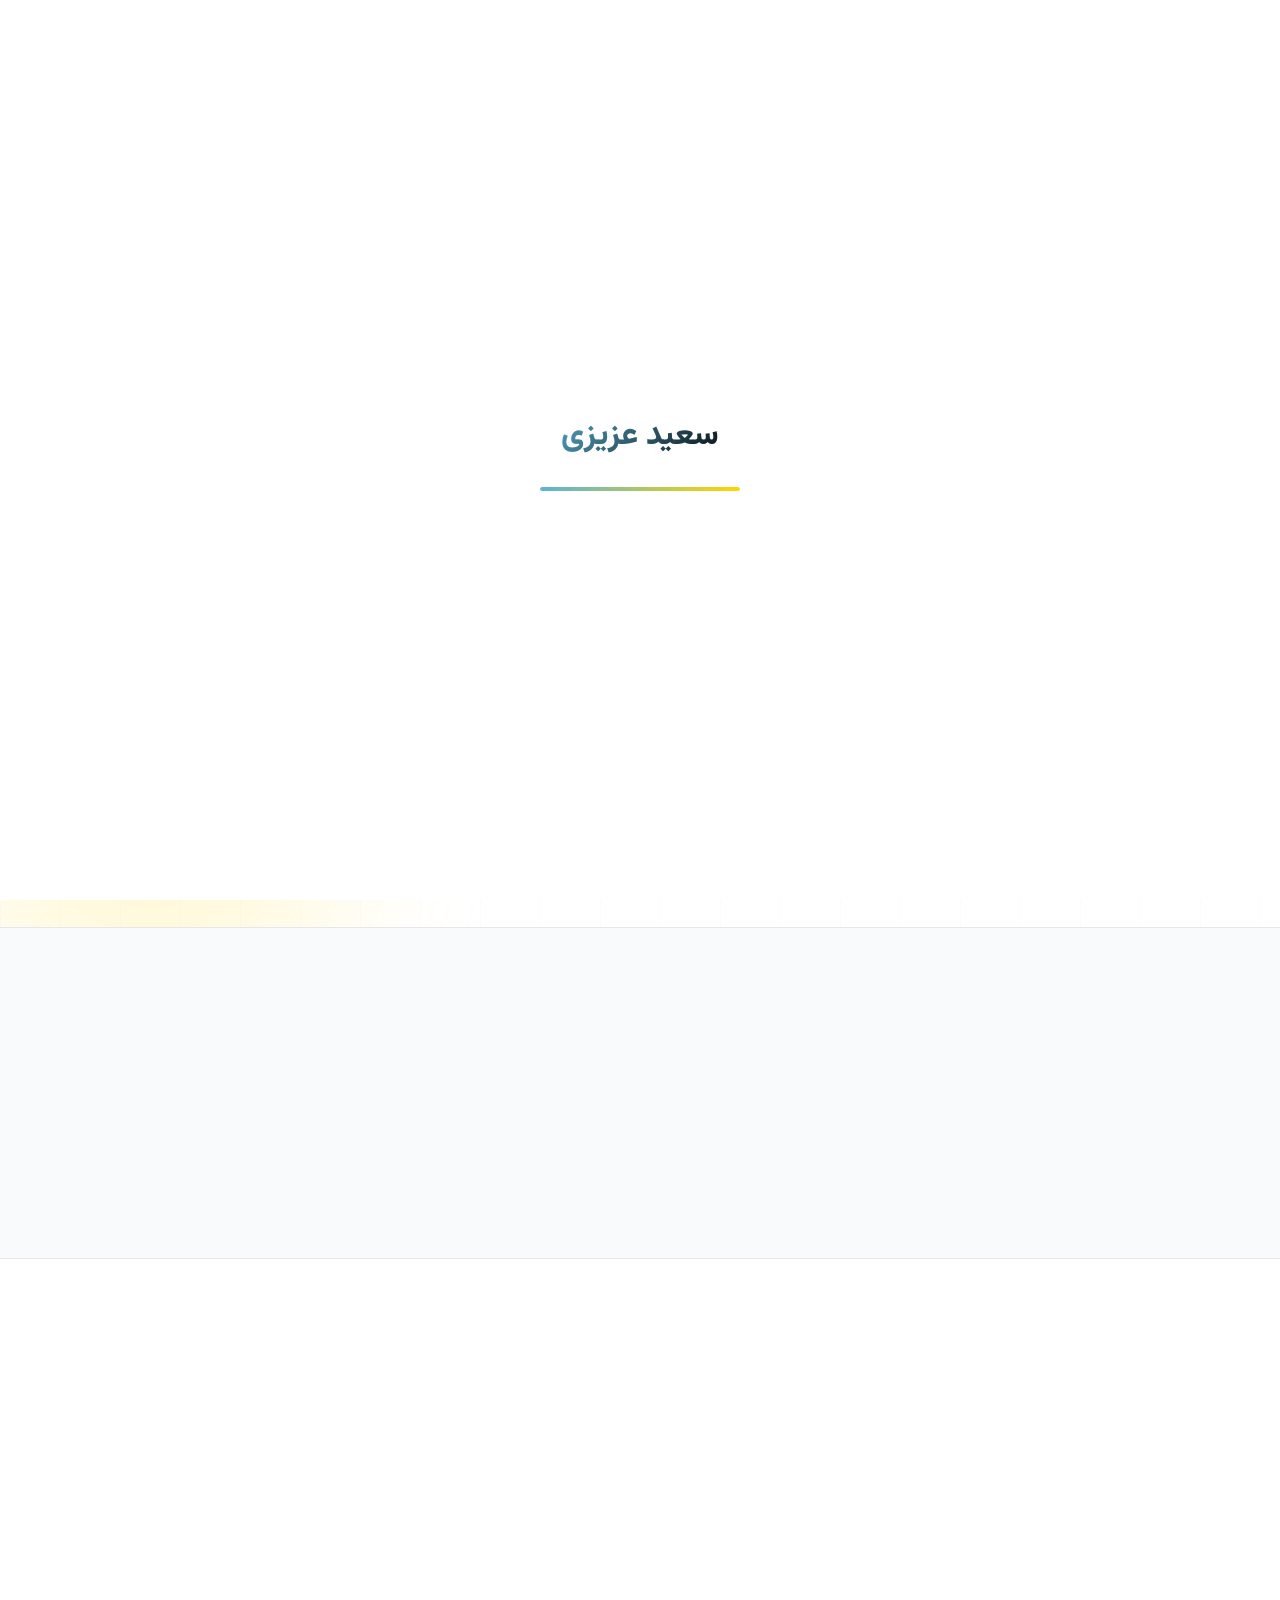
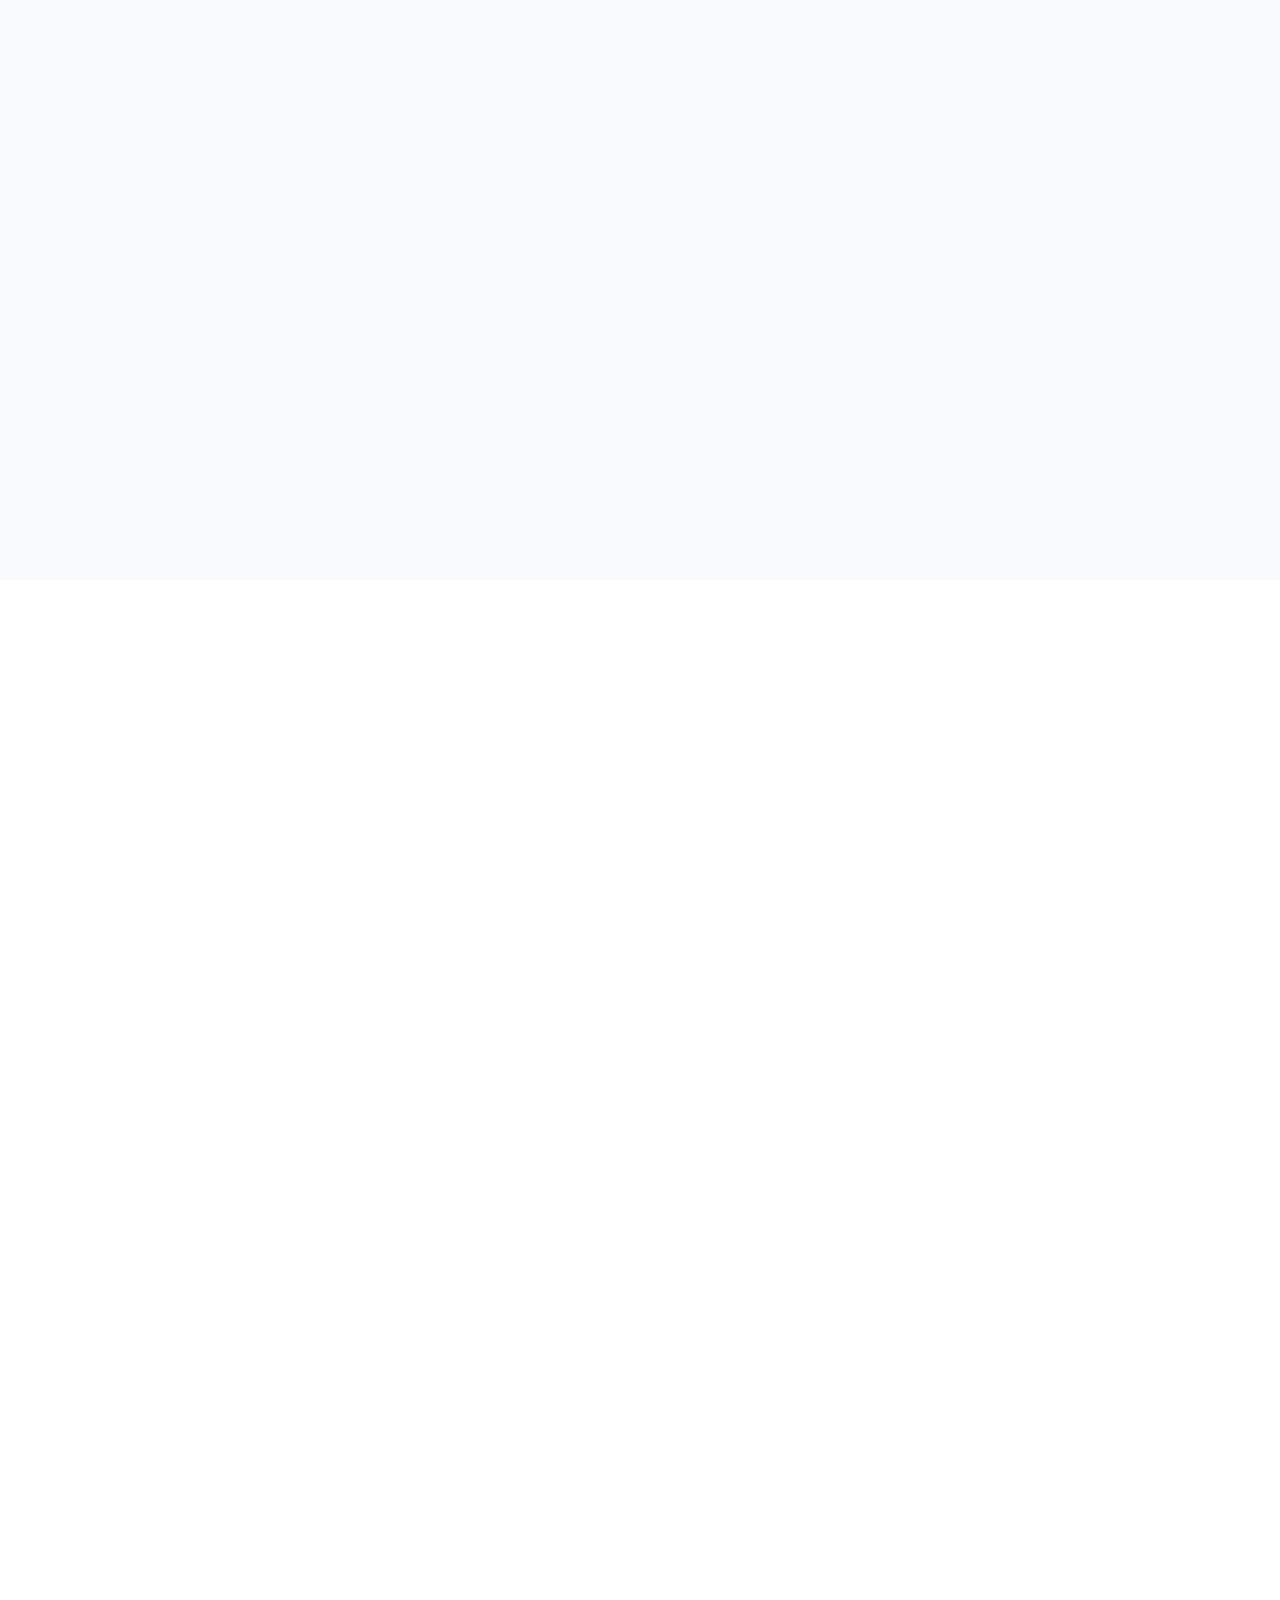
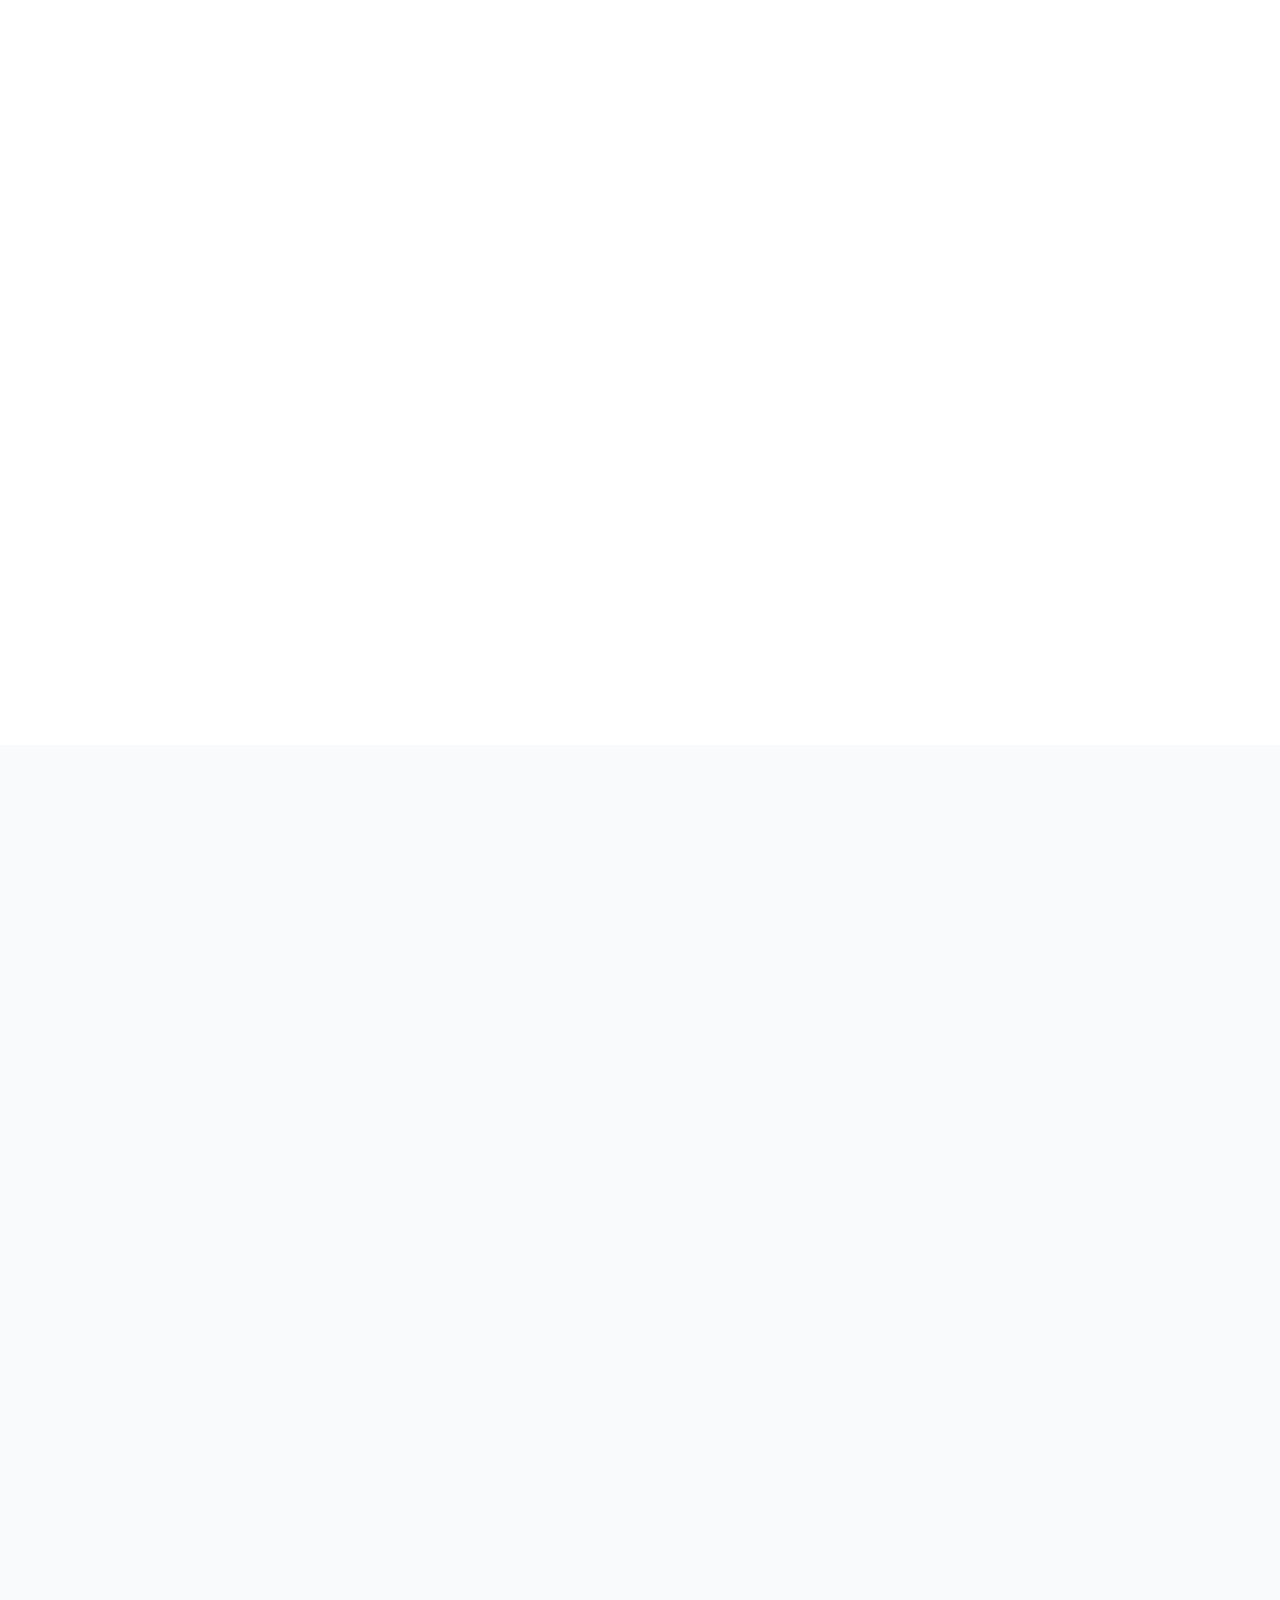
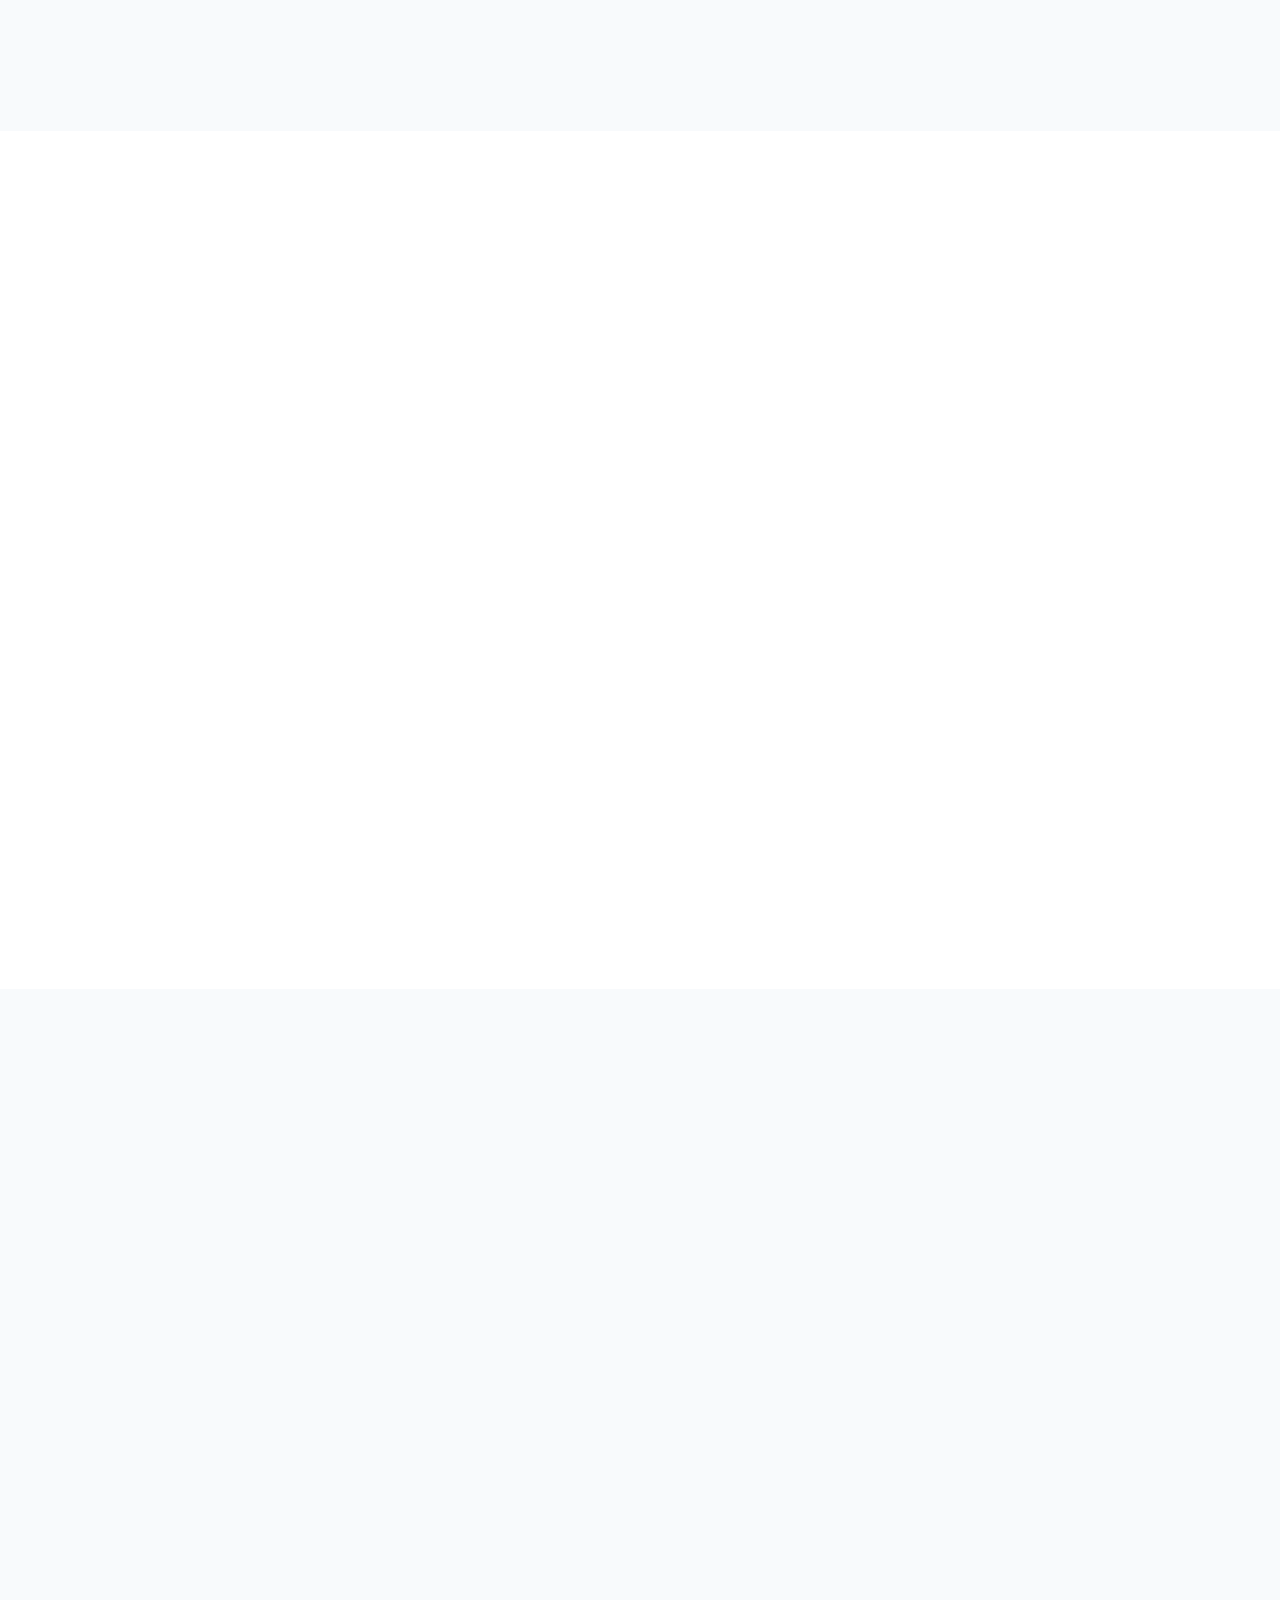
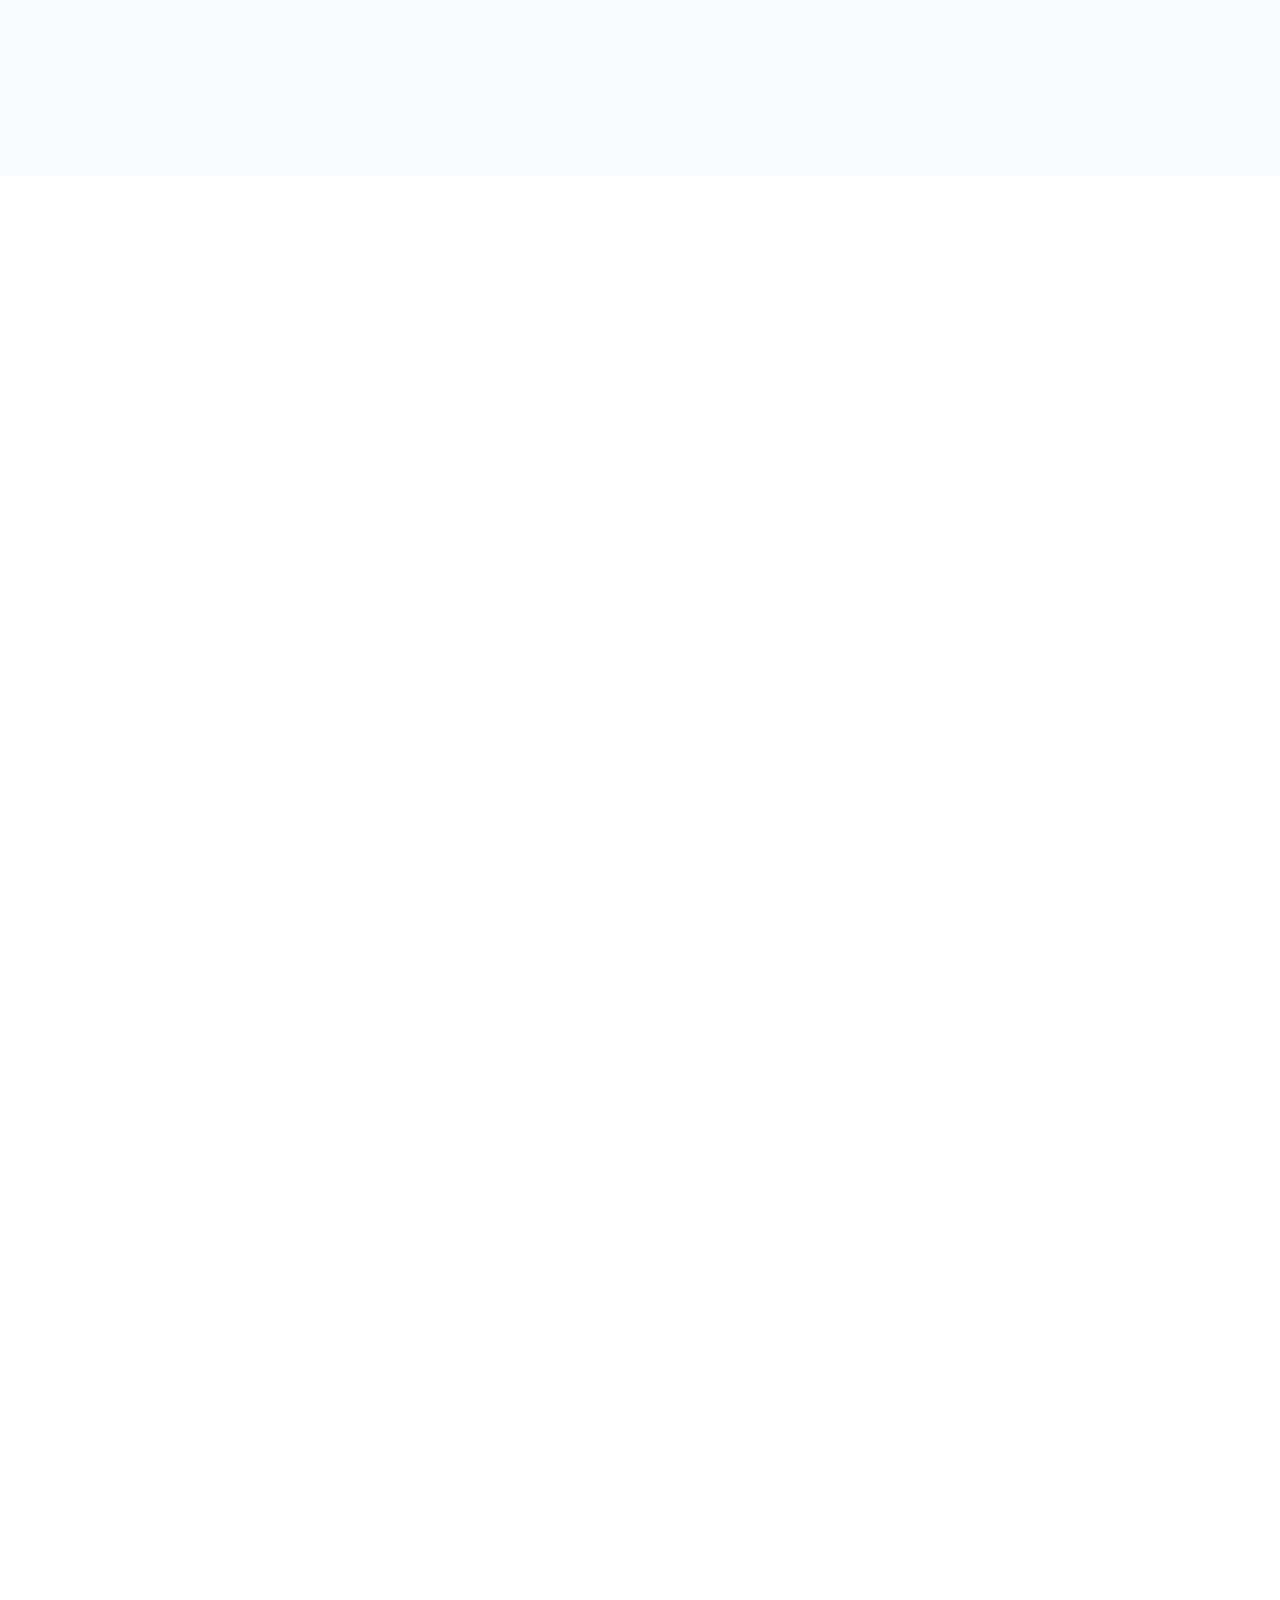
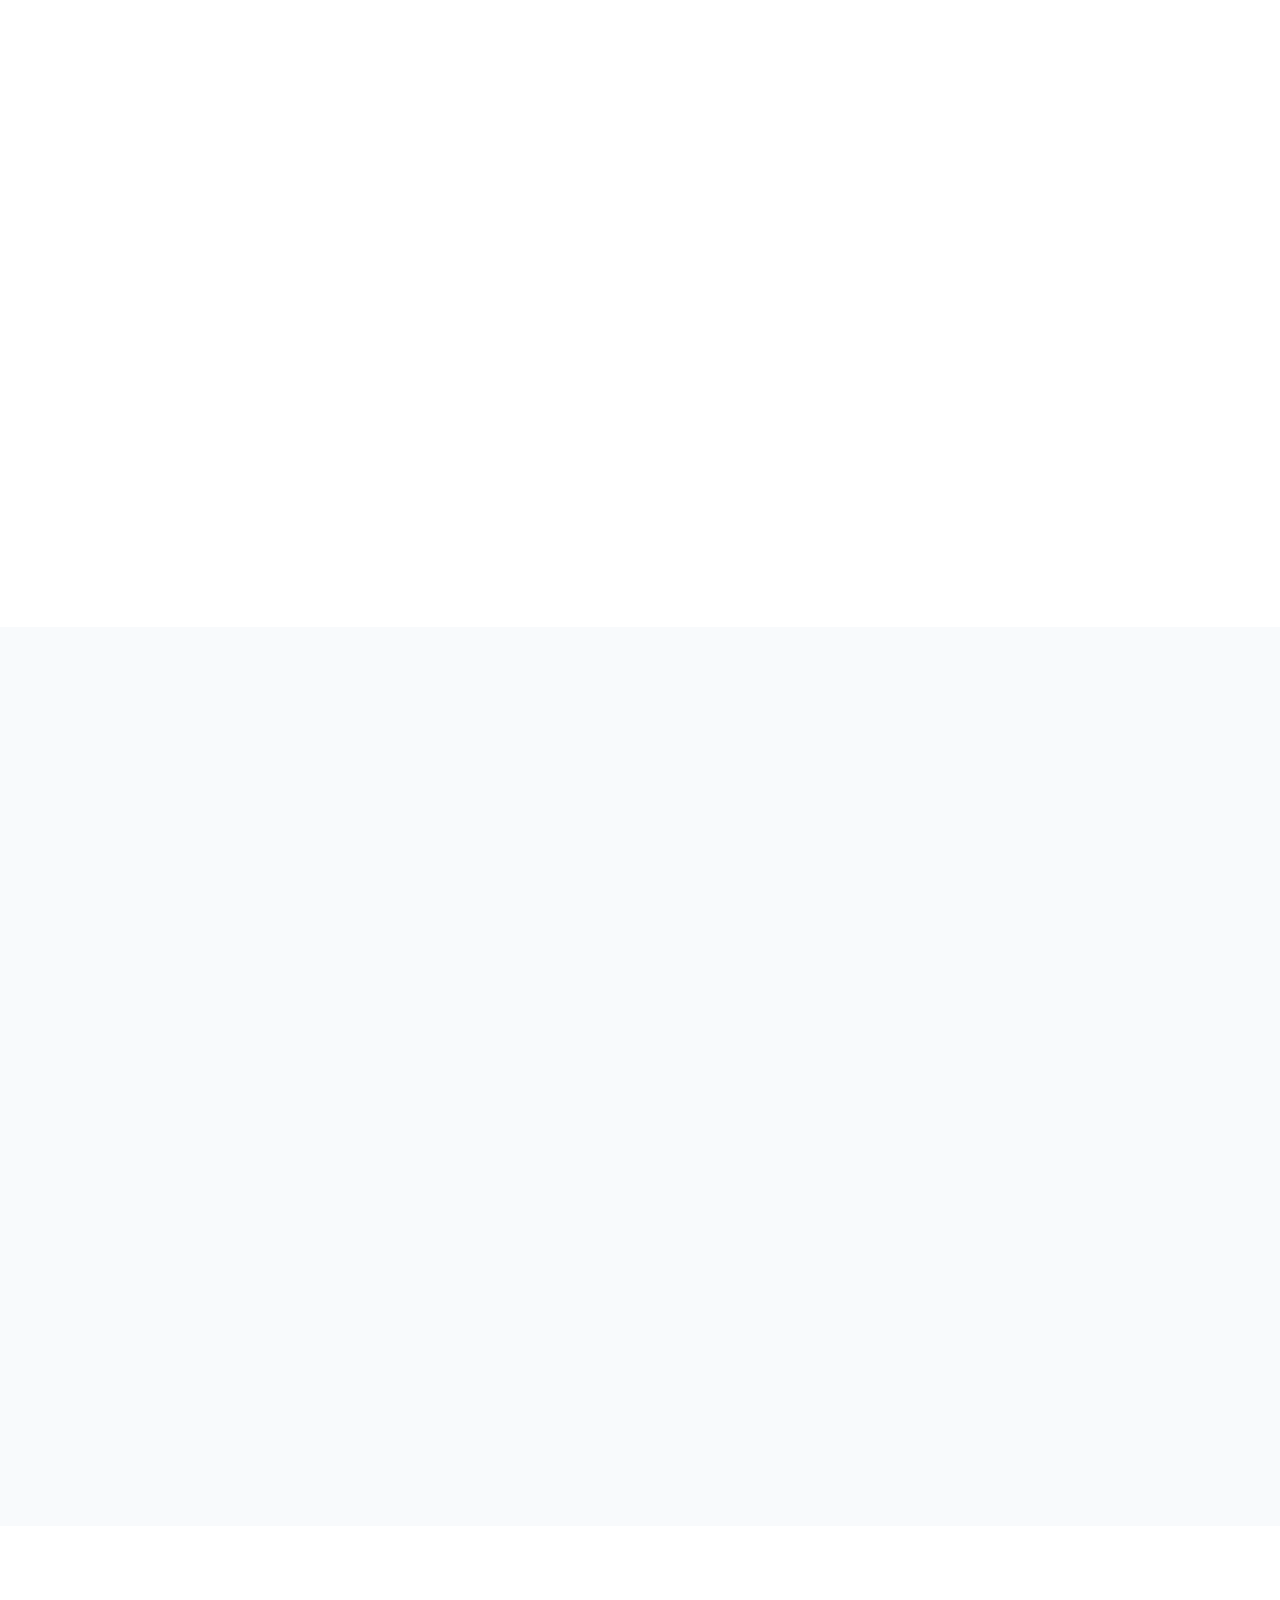
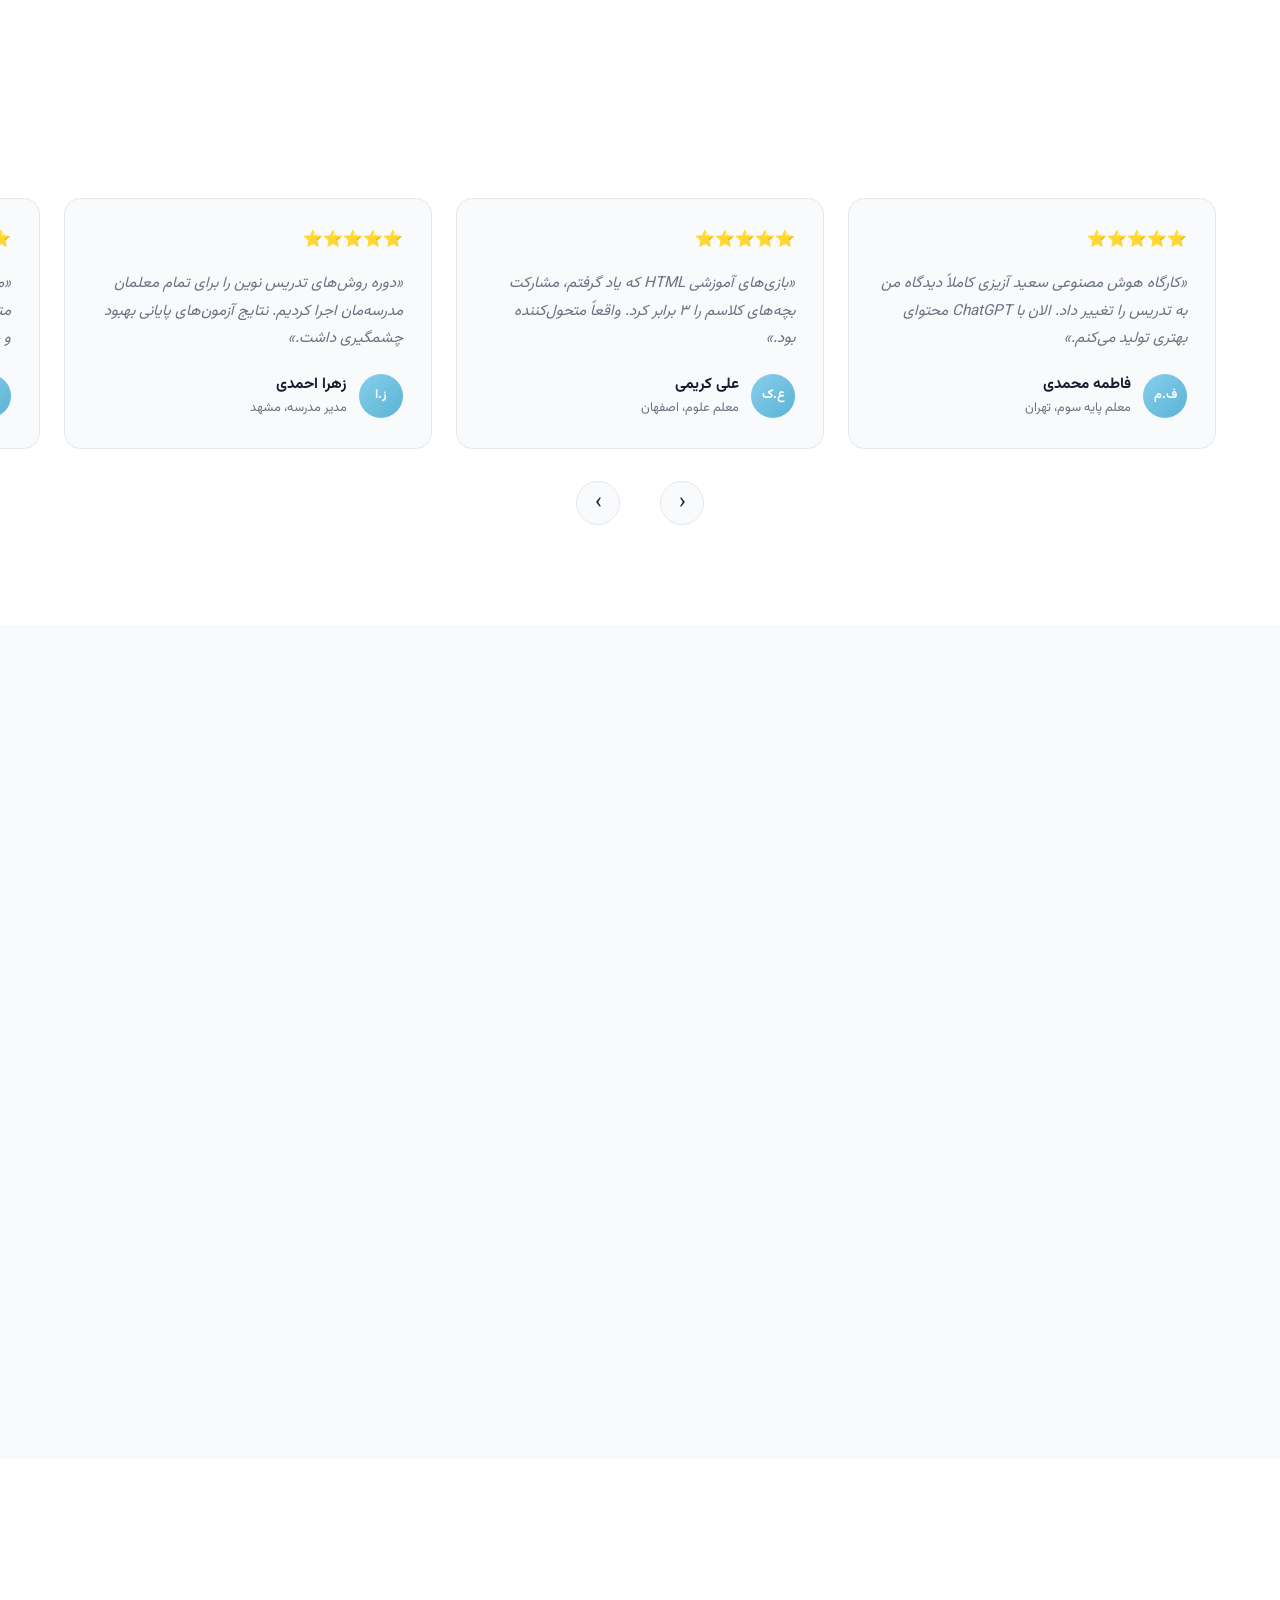
==== commit 4689d52a: "Add files via upload" ====
--- a/index.html
+++ b/index.html
@@ -1,4 +1,4 @@
-<!DOCTYPE html>
+<meta name='viewport' content='width=device-width, initial-scale=1'/>OCTYPE html>
 <html lang="fa" dir="rtl">
 <head>
   <meta charset="UTF-8">
@@ -805,31 +805,31 @@
           <div class="timeline-item">
             <div class="timeline-dot" aria-hidden="true"></div>
             <div class="timeline-content">
-              <strong>۱۳۹۳</strong> — آغاز فعالیت در آموزش‌وپرورش
+              <strong>۱۳۹۳</strong> -- آغاز فعالیت در آموزش‌وپرورش
             </div>
           </div>
           <div class="timeline-item">
             <div class="timeline-dot" aria-hidden="true"></div>
             <div class="timeline-content">
-              <strong>۱۳۹۷</strong> — راه‌اندازی اولین کارگاه‌های فناوری آموزشی
+              <strong>۱۳۹۷</strong> -- راه‌اندازی اولین کارگاه‌های فناوری آموزشی
             </div>
           </div>
           <div class="timeline-item">
             <div class="timeline-dot" aria-hidden="true"></div>
             <div class="timeline-content">
-              <strong>۱۴۰۰</strong> — تولید اولین بازی‌های آموزشی HTML
+              <strong>۱۴۰۰</strong> -- تولید اولین بازی‌های آموزشی HTML
             </div>
           </div>
           <div class="timeline-item">
             <div class="timeline-dot" aria-hidden="true"></div>
             <div class="timeline-content">
-              <strong>۱۴۰۲</strong> — تدریس هوش مصنوعی به معلمان
+              <strong>۱۴۰۲</strong> -- تدریس هوش مصنوعی به معلمان
             </div>
           </div>
           <div class="timeline-item">
             <div class="timeline-dot active" aria-hidden="true"></div>
             <div class="timeline-content">
-              <strong>۱۴۰۴</strong> — فعالیت گسترده در حوزه AI Education
+              <strong>۱۴۰۴</strong> -- فعالیت گسترده در حوزه AI Education
             </div>
           </div>
         </div>
@@ -1006,142 +1006,4 @@
               <option value="workshop">درخواست کارگاه</option>
               <option value="course">ثبت‌نام دوره</option>
               <option value="game">سفارش بازی آموزشی</option>
-              <option value="content">تولید محتوا</option>
-              <option value="consult">مشاوره</option>
-              <option value="other">سایر</option>
-            </select>
-            <span class="field-error" role="alert"></span>
-          </div>
-          <div class="form-group">
-            <label for="contact-message">پیام شما</label>
-            <textarea id="contact-message" name="message" rows="5" placeholder="پیام خود را بنویسید..." required aria-required="true"></textarea>
-            <span class="field-error" role="alert"></span>
-          </div>
-          <button type="submit" class="btn btn-primary btn-full" id="contact-submit">
-            <span class="btn-text">ارسال پیام</span>
-            <span class="btn-loading" style="display:none">در حال ارسال...</span>
-          </button>
-          <div class="form-success" id="form-success" style="display:none" role="alert">
-            ✅ پیام شما با موفقیت ارسال شد. به زودی پاسخ می‌دهم!
-          </div>
-        </form>
-      </div>
-      <div class="contact-info reveal">
-        <div class="contact-info-card">
-          <h3 class="contact-info-title">راه‌های ارتباطی</h3>
-          <div class="contact-channels">
-            <a href="https://t.me/saeidazizi" class="channel-item telegram" target="_blank" rel="noopener" aria-label="تلگرام">
-              <span class="channel-icon" aria-hidden="true">✈️</span>
-              <div>
-                <strong>تلگرام</strong>
-                <span>@saeidazizi</span>
-              </div>
-            </a>
-            <a href="https://instagram.com/saeidazizi" class="channel-item instagram" target="_blank" rel="noopener" aria-label="اینستاگرام">
-              <span class="channel-icon" aria-hidden="true">📸</span>
-              <div>
-                <strong>اینستاگرام</strong>
-                <span>@saeidazizi</span>
-              </div>
-            </a>
-            <a href="https://youtube.com/saeidazizi" class="channel-item youtube" target="_blank" rel="noopener" aria-label="یوتیوب">
-              <span class="channel-icon" aria-hidden="true">▶️</span>
-              <div>
-                <strong>یوتیوب</strong>
-                <span>saeidazizi</span>
-              </div>
-            </a>
-            <a href="https://linkedin.com/in/saeidazizi" class="channel-item linkedin" target="_blank" rel="noopener" aria-label="لینکدین">
-              <span class="channel-icon" aria-hidden="true">💼</span>
-              <div>
-                <strong>لینکدین</strong>
-                <span>saeidazizi</span>
-              </div>
-            </a>
-          </div>
-        </div>
-        <div class="map-placeholder" aria-label="موقعیت جغرافیایی">
-          <div class="map-content" aria-hidden="true">
-            <span class="map-icon">📍</span>
-            <p>ایران</p>
-            <p class="map-note">کارگاه‌های حضوری در سراسر کشور</p>
-          </div>
-        </div>
-      </div>
-    </div>
-  </div>
-</section>
-
-<!-- Footer -->
-<footer class="footer" role="contentinfo">
-  <div class="footer-newsletter">
-    <div class="container">
-      <div class="newsletter-wrap reveal">
-        <div class="newsletter-text">
-          <h3>عضویت در خبرنامه</h3>
-          <p>آخرین محتوا، بازی‌ها و آموزش‌ها را در ایمیلتان دریافت کنید</p>
-        </div>
-        <form class="newsletter-form" id="newsletter-form" novalidate aria-label="فرم خبرنامه">
-          <input type="email" placeholder="آدرس ایمیل شما" required aria-label="ایمیل برای خبرنامه" aria-required="true">
-          <button type="submit" aria-label="عضویت در خبرنامه">عضویت</button>
-        </form>
-      </div>
-    </div>
-  </div>
-  <div class="footer-main">
-    <div class="container">
-      <div class="footer-grid">
-        <div class="footer-brand">
-          <div class="footer-logo">سعید عزیزی</div>
-          <p class="footer-tagline">آموزش با روش‌های نوین برای آینده‌ای هوشمند</p>
-          <div class="footer-socials" aria-label="شبکه‌های اجتماعی">
-            <a href="https://t.me/saeidazizi" class="footer-social" target="_blank" rel="noopener" aria-label="تلگرام">✈️</a>
-            <a href="https://instagram.com/saeidazizi" class="footer-social" target="_blank" rel="noopener" aria-label="اینستاگرام">📸</a>
-            <a href="https://youtube.com/saeidazizi" class="footer-social" target="_blank" rel="noopener" aria-label="یوتیوب">▶️</a>
-            <a href="https://linkedin.com/in/saeidazizi" class="footer-social" target="_blank" rel="noopener" aria-label="لینکدین">💼</a>
-          </div>
-        </div>
-        <div class="footer-links">
-          <h4>خدمات</h4>
-          <ul role="list">
-            <li><a href="#services">هوش مصنوعی در آموزش</a></li>
-            <li><a href="#games">بازی‌های آموزشی</a></li>
-            <li><a href="#services">تولید محتوا</a></li>
-            <li><a href="#services">کارگاه‌ها</a></li>
-          </ul>
-        </div>
-        <div class="footer-links">
-          <h4>محتوا</h4>
-          <ul role="list">
-            <li><a href="#blog">وبلاگ</a></li>
-            <li><a href="#courses">دوره‌ها</a></li>
-            <li><a href="#downloads">دانلودها</a></li>
-            <li><a href="#methods">روش‌های تدریس</a></li>
-          </ul>
-        </div>
-        <div class="footer-links">
-          <h4>درباره</h4>
-          <ul role="list">
-            <li><a href="#about">درباره من</a></li>
-            <li><a href="#faq">سوالات متداول</a></li>
-            <li><a href="#contact">تماس</a></li>
-            <li><a href="sitemap.xml">نقشه سایت</a></li>
-          </ul>
-        </div>
-      </div>
-    </div>
-  </div>
-  <div class="footer-bottom">
-    <div class="container">
-      <p>© ۱۴۰۴ سعید عزیزی — تمام حقوق محفوظ است</p>
-      <p>ساخته شده با ❤️ برای معلمان ایران</p>
-    </div>
-  </div>
-</footer>
-
-<!-- Back to Top -->
-<button id="back-to-top" class="back-to-top" aria-label="بازگشت به بالا" title="بازگشت به بالا">↑</button>
-
-<script src="script.js"></script>
-</body>
-</html>
+              <option value="content"
